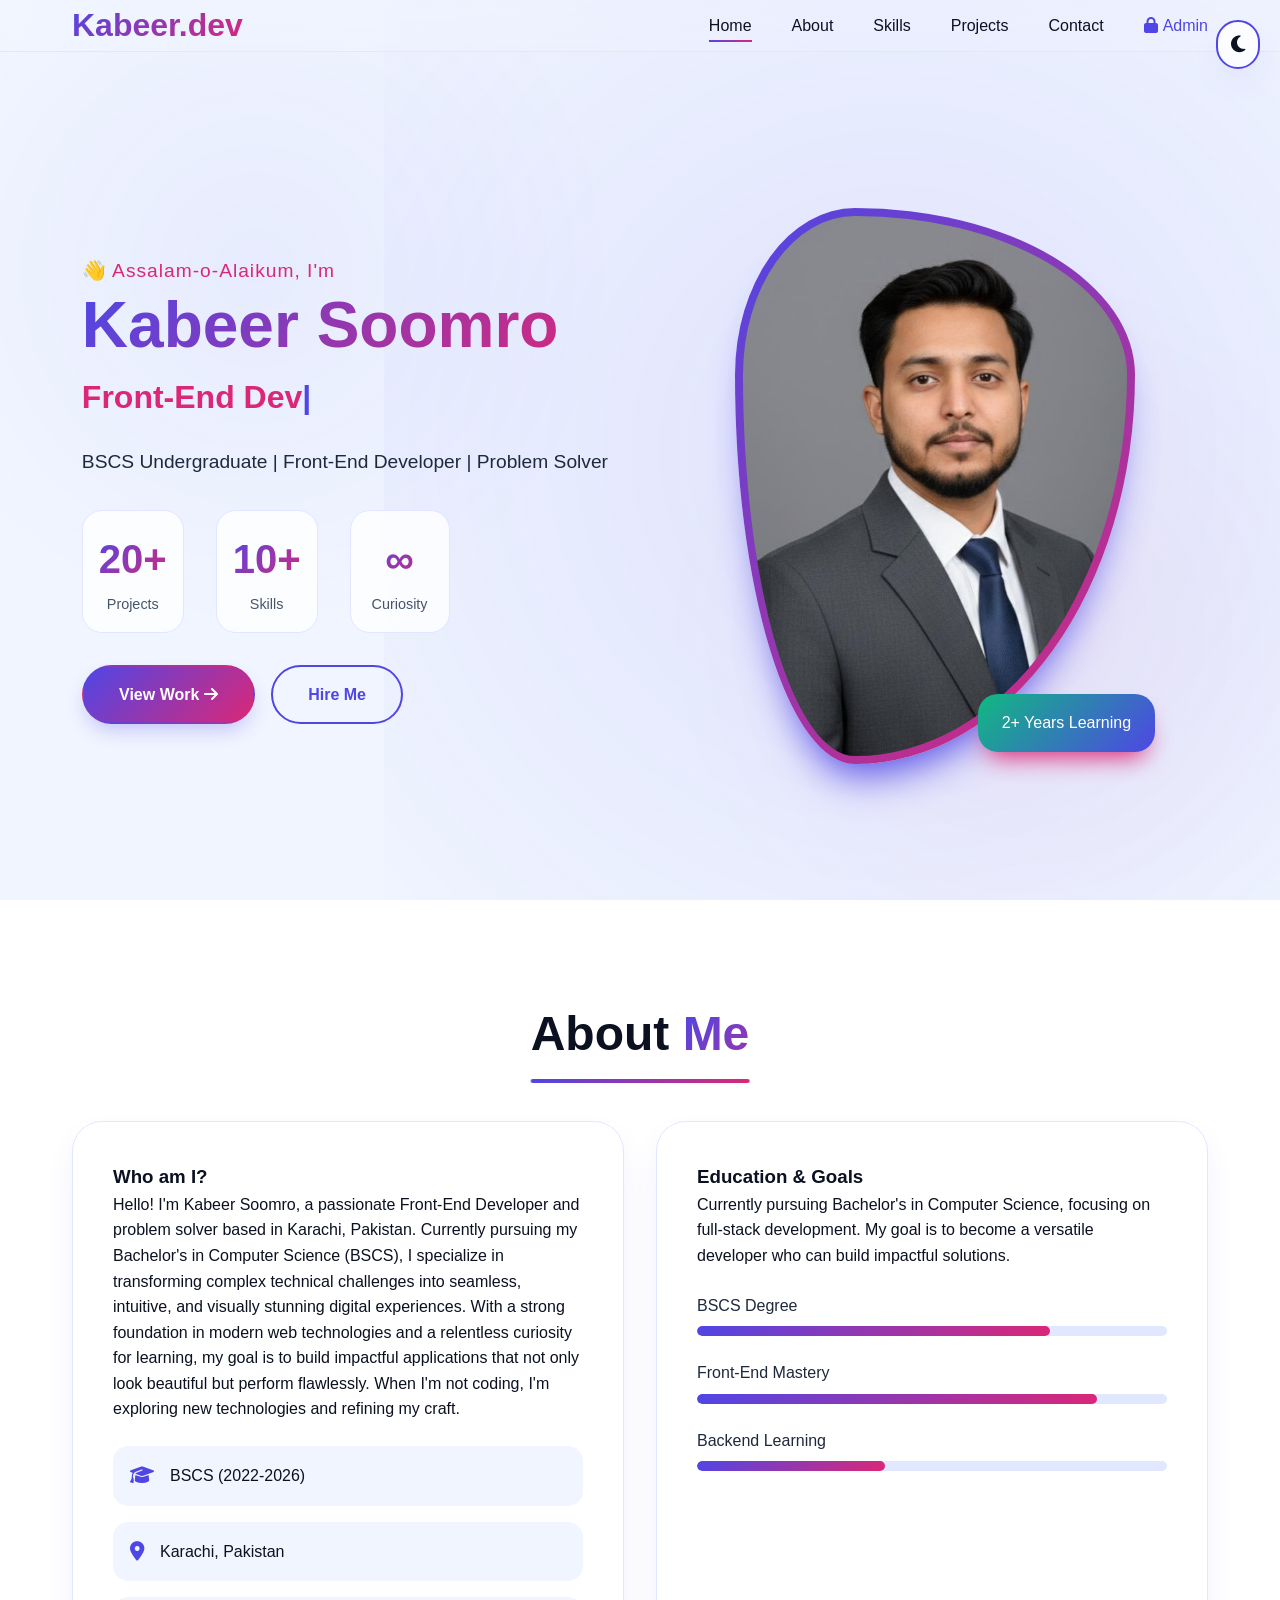
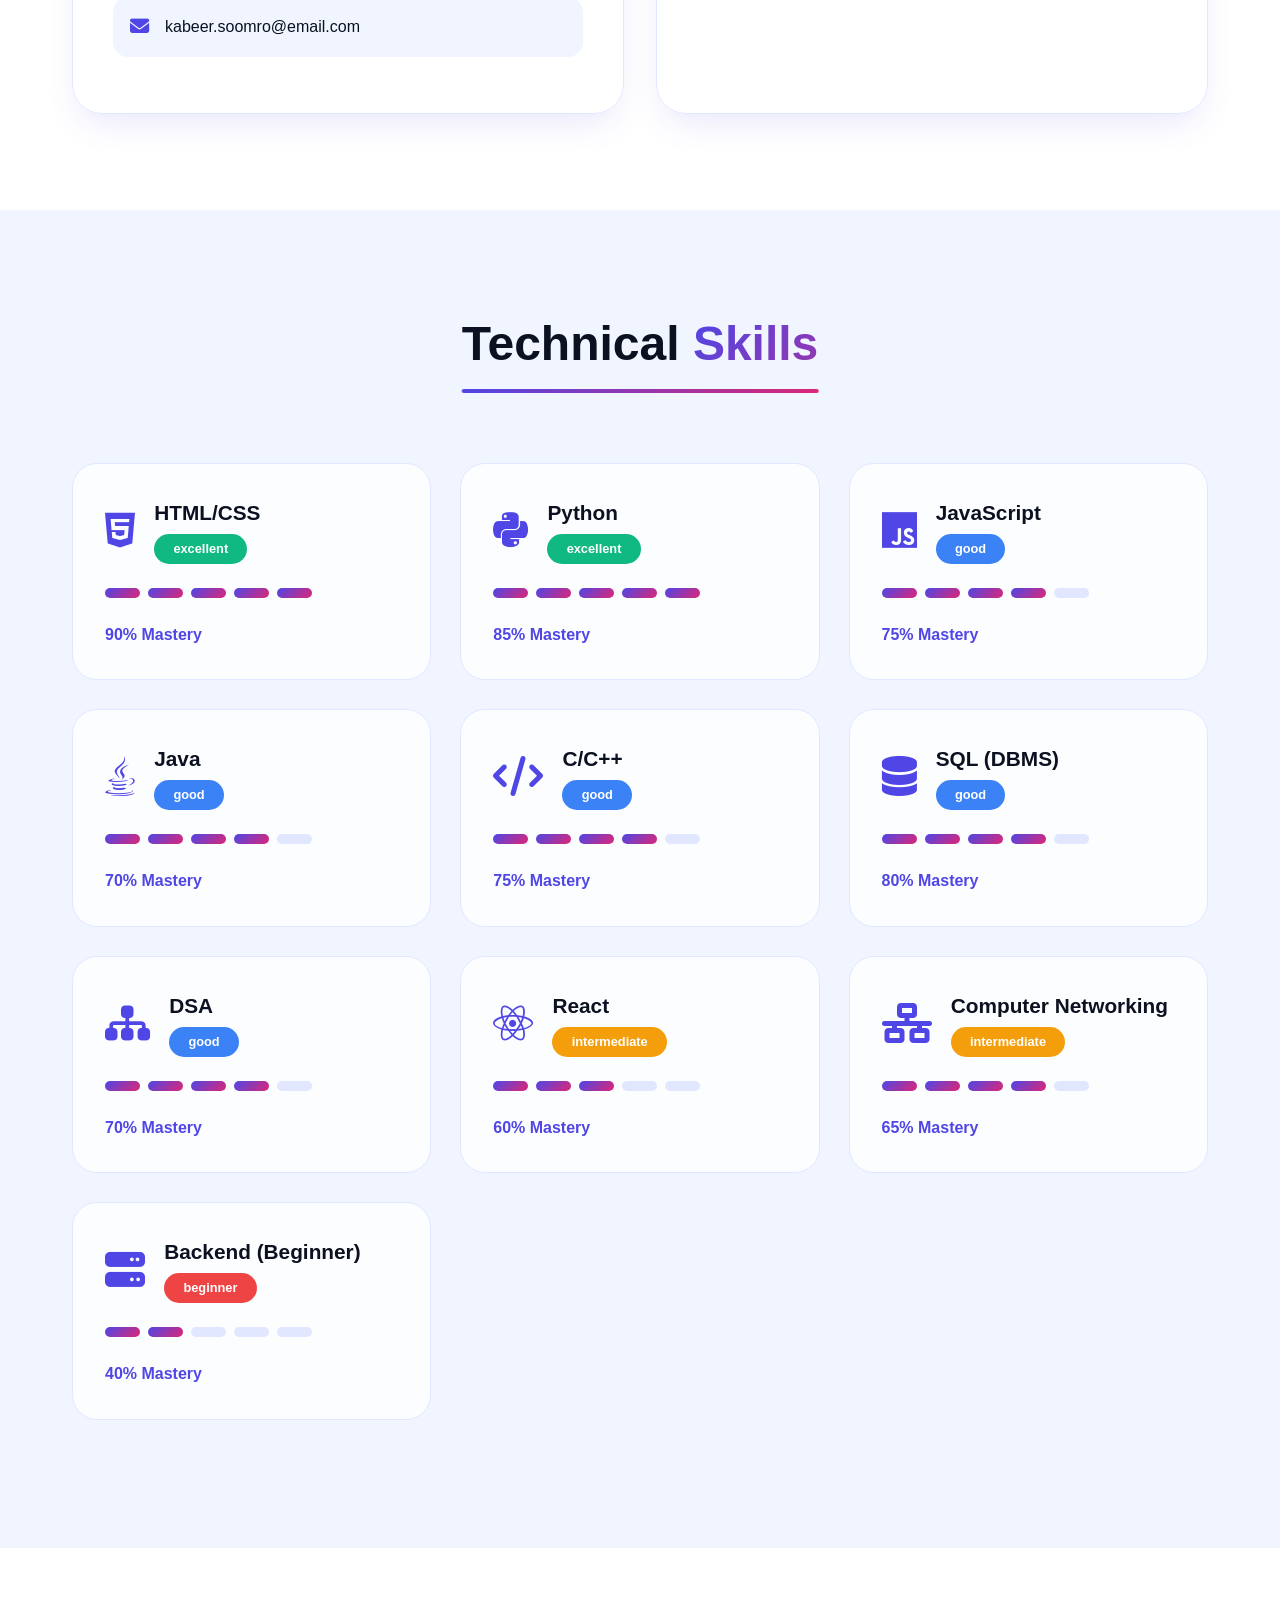
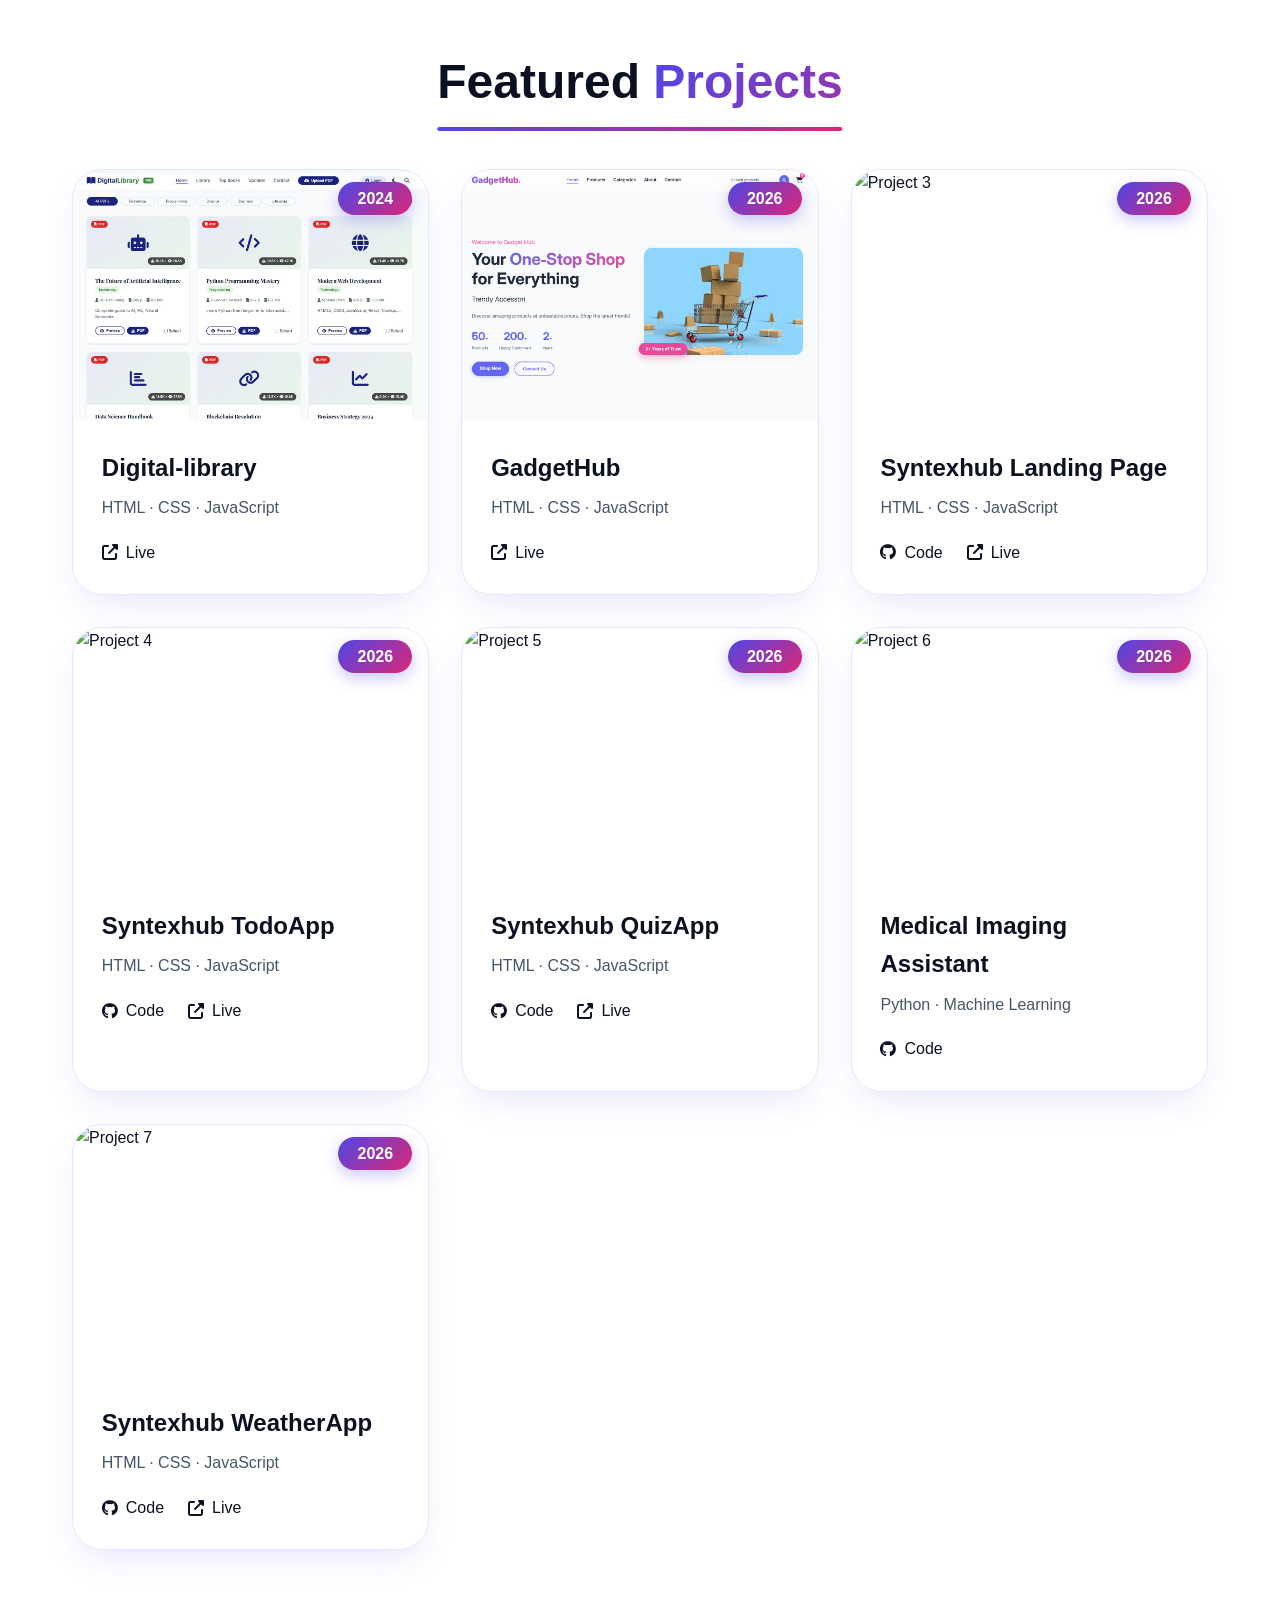
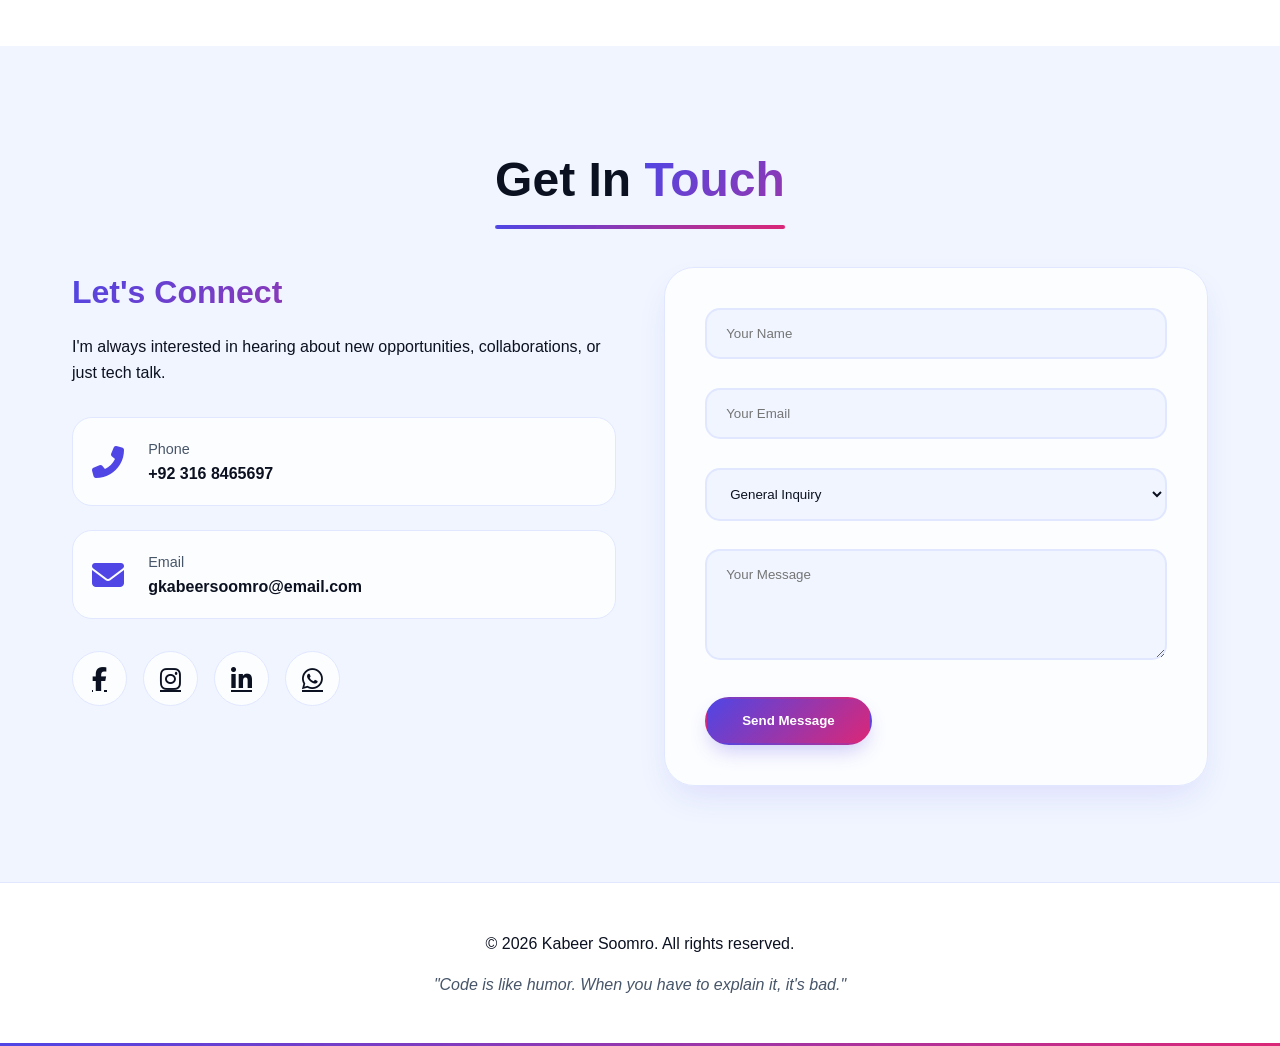
==== index.html @ 2c31eaef "Update print statement from 'Hello' to 'Goodbye'" ====
<!DOCTYPE html>
<html lang="en">
<head>
    <meta charset="UTF-8">
    <meta name="viewport" content="width=device-width, initial-scale=1.0">
    <title>Kabeer Soomro · BSCS Portfolio</title>
    <!-- Font Awesome 6 -->
    <link rel="stylesheet" href="https://cdnjs.cloudflare.com/ajax/libs/font-awesome/6.4.0/css/all.min.css">
    <!-- Google Fonts -->
    <link href="https://fonts.googleapis.com/css2?family=Outfit:wght@300;400;500;600;700;800;900&display=swap" rel="stylesheet">
    <!-- External CSS -->
    <link rel="stylesheet" href="style.css">
</head>
<body>
    <!-- Scroll Progress Bar -->
    <div class="scroll-progress" id="scrollProgress"></div>
    <!-- Custom Cursor -->
    <div class="cursor-dot" data-cursor-dot></div>
    <div class="cursor-outline" data-cursor-outline></div>

    <!-- Aurora Background Elements -->
    <div class="aurora-bg">
        <div class="aurora aurora-1"></div>
        <div class="aurora aurora-2"></div>
        <div class="aurora aurora-3"></div>
        <div class="grid-overlay"></div>
    </div>
    <!-- Theme Toggle Button -->
    <button class="theme-toggle" id="themeToggle" aria-label="Toggle theme">
        <i class="fas fa-moon"></i>
        <i class="fas fa-sun"></i>
    </button>

    <!-- Floating WhatsApp Button (Commented out for professional look)
    <a href="https://wa.me/923168465697?text=Hi%20Kabeer%2C%20I%20saw%20your%20portfolio%20and%20would%20like%20to%20connect!" 
       class="floating-wa" 
       target="_blank" 
       title="Chat on WhatsApp">
        <i class="fab fa-whatsapp"></i>
    </a>
    -->

    <!-- Header / Navigation -->
    <header>
        <nav class="container">
            <div class="logo">Kabeer.dev</div>
            <ul class="nav-links" id="navLinks">
                <li><a href="#home" class="active">Home</a></li>
                <li><a href="#about">About</a></li>
                <li><a href="#skills">Skills</a></li>
                <li><a href="#projects">Projects</a></li>
                <li><a href="#contact">Contact</a></li>
                <li><a href="admin.html" style="color: var(--accent-primary);"><i class="fas fa-lock" style="margin-right: 5px;"></i>Admin</a></li>
            </ul>
            <div class="nav-toggle" id="navToggle">
                <i class="fas fa-bars"></i>
            </div>
        </nav>
    </header>

    <main>
        <!-- Hero Section -->
        <section id="home" class="hero">
            <div class="container hero-content">
                <div class="hero-text animate-fade-up">
                    <span class="greeting">👋 Assalam-o-Alaikum, I'm</span>
                    <h1 class="glitch-text">Kabeer Soomro</h1>
                    <h2 class="typed-text" id="typedText"></h2>
                    <p class="hero-description">BSCS Undergraduate | Front-End Developer | Problem Solver</p>
                    
                    <!-- Hero Stats -->
                    <div class="hero-stats">
                        <div class="stat-item">
                            <span class="stat-number">20+</span>
                            <span class="stat-label">Projects</span>
                        </div>
                        <div class="stat-item">
                            <span class="stat-number">10+</span>
                            <span class="stat-label">Skills</span>
                        </div>
                        <div class="stat-item">
                            <span class="stat-number">∞</span>
                            <span class="stat-label">Curiosity</span>
                        </div>
                    </div>

                    <!-- CTA Buttons -->
                    <div class="cta-buttons">
                        <a href="#projects" class="btn btn-primary">View Work <i class="fas fa-arrow-right"></i></a>
                        <a href="#contact" class="btn btn-outline">Hire Me</a>
                    </div>
                </div>

                <!-- Hero Image -->
                <div class="hero-image animate-float">
                    <div class="image-wrapper">
                        <img src="img1.jpeg" alt="Pic, KK" id="profileImage">
                        <div class="experience-badge">
                            <span class="years">2+</span>
                            <span class="text">Years Learning</span>
                        </div>
                    </div>
                </div>
            </div>
        </section>

        <!-- About Section -->
        <section id="about" class="about">
            <div class="container">
                <h2 class="section-title">About <span class="gradient-text">Me</span></h2>
                
                <div class="about-grid">
                    <!-- About Card 1 -->
                    <div class="about-card animate-slide-left" data-tilt data-tilt-max="5" data-tilt-speed="400" data-tilt-glare="true" data-tilt-max-glare="0.2">
                        <h3>Who am I?</h3>
                        <p>Hello! I'm Kabeer Soomro, a passionate Front-End Developer and problem solver based in Karachi, Pakistan. Currently pursuing my Bachelor's in Computer Science (BSCS), I specialize in transforming complex technical challenges into seamless, intuitive, and visually stunning digital experiences. With a strong foundation in modern web technologies and a relentless curiosity for learning, my goal is to build impactful applications that not only look beautiful but perform flawlessly. When I'm not coding, I'm exploring new technologies and refining my craft.</p>
                        
                        <div class="personal-details">
                            <div class="detail-item">
                                <i class="fas fa-graduation-cap"></i>
                                <span>BSCS (2022-2026)</span>
                            </div>
                            <div class="detail-item">
                                <i class="fas fa-map-marker-alt"></i>
                                <span>Karachi, Pakistan</span>
                            </div>
                            <div class="detail-item">
                                <i class="fas fa-envelope"></i>
                                <span>kabeer.soomro@email.com</span>
                            </div>
                        </div>
                    </div>

                    <!-- About Card 2 -->
                    <div class="about-card animate-slide-right" data-tilt data-tilt-max="5" data-tilt-speed="400" data-tilt-glare="true" data-tilt-max-glare="0.2">
                        <h3>Education & Goals</h3>
                        <p>Currently pursuing Bachelor's in Computer Science, focusing on full-stack development. My goal is to become a versatile developer who can build impactful solutions.</p>
                        
                        <!-- Progress Bars -->
                        <div class="progress-bars">
                            <div class="progress-item">
                                <span>BSCS Degree</span>
                                <div class="progress-bar">
                                    <div class="progress" style="width: 75%"></div>
                                </div>
                            </div>
                            <div class="progress-item">
                                <span>Front-End Mastery</span>
                                <div class="progress-bar">
                                    <div class="progress" style="width: 85%"></div>
                                </div>
                            </div>
                            <div class="progress-item">
                                <span>Backend Learning</span>
                                <div class="progress-bar">
                                    <div class="progress" style="width: 40%"></div>
                                </div>
                            </div>
                        </div>
                    </div>
                </div>
            </div>
        </section>

        <!-- Skills Section -->
<section id="skills" class="skills">
    <div class="container">
        <h2 class="section-title">Technical <span class="gradient-text">Skills</span></h2>
        
        <!-- Skills Grid - Dynamically populated by JS (Static fallback included) -->
        <div class="skills-grid" id="skillsGrid">
            <!-- Static Fallback Skills -->
            <div class="skill-card animate-scale" data-tilt data-tilt-max="10" data-tilt-speed="400">
                <div class="skill-icon" style="background: rgba(97, 218, 251, 0.15); color: #61dafb">
                    <i class="fab fa-react"></i>
                </div>
                <h3>Frontend</h3>
                <p>React • HTML • CSS</p>
                <div class="skill-progress">
                    <div class="progress" style="width: 85%; background: #61dafb"></div>
                </div>
            </div>
            
            <div class="skill-card animate-scale" data-tilt data-tilt-max="10" data-tilt-speed="400">
                <div class="skill-icon" style="background: rgba(104, 160, 99, 0.15); color: #68a063">
                    <i class="fab fa-node-js"></i>
                </div>
                <h3>Backend</h3>
                <p>Node.js • Express</p>
                <div class="skill-progress">
                    <div class="progress" style="width: 70%; background: #68a063"></div>
                </div>
            </div>

            <div class="skill-card animate-scale" data-tilt data-tilt-max="10" data-tilt-speed="400">
                <div class="skill-icon" style="background: rgba(247, 223, 30, 0.15); color: #f7df1e">
                    <i class="fab fa-js"></i>
                </div>
                <h3>JavaScript</h3>
                <p>ES6+ • Async/Await</p>
                <div class="skill-progress">
                    <div class="progress" style="width: 90%; background: #f7df1e"></div>
                </div>
            </div>
        </div>
        
        <!-- Add Skill Button HATA DIYA GAYA -->
    </div>
</section>

        <!-- Projects Section -->
        <section id="projects" class="projects">
            <div class="container">
                <h2 class="section-title">Featured <span class="gradient-text">Projects</span></h2>
                
                <div class="projects-grid">
                    <!-- Project 1 -->
                    <div class="project-card animate-scale" data-tilt data-tilt-max="5" data-tilt-speed="400" data-tilt-glare="true" data-tilt-max-glare="0.2">
                        <div class="project-image">
                            <img src="digitallibrary.jpeg" alt="Project 1">
                            <div class="project-overlay">
                                <span class="project-year">2024</span>
                            </div>
                        </div>
                        <div class="project-content">
                            <h3>Digital-library</h3>
                            <p>HTML · CSS · JavaScript</p>
                            <div class="project-links">
                                <!-- <a href="https://kabirsoomro.github.io/digitallibrary/" target="_blank"><i class="fab fa-github"></i> Code</a> -->
                                <a href="https://kabirsoomro.github.io/digitallibrary/" target="_blank"><i class="fas fa-external-link-alt"></i> Live</a>
                            </div>
                        </div>
                    </div>



                    
                    <!-- Project 2 -->
                    <div class="project-card animate-scale" data-tilt data-tilt-max="5" data-tilt-speed="400" data-tilt-glare="true" data-tilt-max-glare="0.2">
                        <div class="project-image">
                            <img src="GadgetHub.jpeg" alt="Project 2">
                            <div class="project-overlay">
                                <span class="project-year">2026</span>
                            </div>
                        </div>
                        <div class="project-content">
                            <h3>GadgetHub</h3>
                            <p>HTML · CSS · JavaScript</p>
                            <div class="project-links">
                                <!-- <a href="https://kabirsoomro.github.io/GadgetHub/" target="_blank"><i class="fab fa-github"></i> Code</a> -->
                                <a href="https://kabirsoomro.github.io/GadgetHub/" target="_blank"><i class="fas fa-external-link-alt"></i> Live</a>
                            </div>
                        </div>
                    </div>

                    <!-- Project 3 -->
                    <div class="project-card animate-scale" data-tilt data-tilt-max="5" data-tilt-speed="400" data-tilt-glare="true" data-tilt-max-glare="0.2">
                        <div class="project-image">
                            <img src="https://via.placeholder.com/400x250/10b981/ffffff?text=Syntexhub+Landing" alt="Project 3">
                            <div class="project-overlay">
                                <span class="project-year">2026</span>
                            </div>
                        </div>
                        <div class="project-content">
                            <h3>Syntexhub Landing Page</h3>
                            <p>HTML · CSS · JavaScript</p>
                            <div class="project-links">
                                <a href="https://github.com/KabirSoomro/SyntexhubLandingPage" target="_blank"><i class="fab fa-github"></i> Code</a>
                                <a href="https://kabirsoomro.github.io/SyntexhubLandingPage/" target="_blank"><i class="fas fa-external-link-alt"></i> Live</a>
                            </div>
                        </div>
                    </div>

                    <!-- Project 4 -->
                    <div class="project-card animate-scale" data-tilt data-tilt-max="5" data-tilt-speed="400" data-tilt-glare="true" data-tilt-max-glare="0.2">
                        <div class="project-image">
                            <img src="https://via.placeholder.com/400x250/3b82f6/ffffff?text=Syntexhub+TodoApp" alt="Project 4">
                            <div class="project-overlay">
                                <span class="project-year">2026</span>
                            </div>
                        </div>
                        <div class="project-content">
                            <h3>Syntexhub TodoApp</h3>
                            <p>HTML · CSS · JavaScript</p>
                            <div class="project-links">
                                <a href="https://github.com/KabirSoomro/Syntexhub_TodoApp" target="_blank"><i class="fab fa-github"></i> Code</a>
                                <a href="https://kabirsoomro.github.io/Syntexhub_TodoApp/" target="_blank"><i class="fas fa-external-link-alt"></i> Live</a>
                            </div>
                        </div>
                    </div>

                    <!-- Project 5 -->
                    <div class="project-card animate-scale" data-tilt data-tilt-max="5" data-tilt-speed="400" data-tilt-glare="true" data-tilt-max-glare="0.2">
                        <div class="project-image">
                            <img src="https://via.placeholder.com/400x250/8b5cf6/ffffff?text=Syntexhub+QuizApp" alt="Project 5">
                            <div class="project-overlay">
                                <span class="project-year">2026</span>
                            </div>
                        </div>
                        <div class="project-content">
                            <h3>Syntexhub QuizApp</h3>
                            <p>HTML · CSS · JavaScript</p>
                            <div class="project-links">
                                <a href="https://github.com/KabirSoomro/Syntexhub_QuizApp" target="_blank"><i class="fab fa-github"></i> Code</a>
                                <a href="https://kabirsoomro.github.io/Syntexhub_QuizApp/" target="_blank"><i class="fas fa-external-link-alt"></i> Live</a>
                            </div>
                        </div>
                    </div>

                    <!-- Project 6 -->
                    <div class="project-card animate-scale" data-tilt data-tilt-max="5" data-tilt-speed="400" data-tilt-glare="true" data-tilt-max-glare="0.2">
                        <div class="project-image">
                            <img src="https://via.placeholder.com/400x250/ef4444/ffffff?text=Medical+Imaging" alt="Project 6">
                            <div class="project-overlay">
                                <span class="project-year">2026</span>
                            </div>
                        </div>
                        <div class="project-content">
                            <h3>Medical Imaging Assistant</h3>
                            <p>Python · Machine Learning</p>
                            <div class="project-links">
                                <a href="https://github.com/KabirSoomro/Medical_Imaging_Assistant" target="_blank"><i class="fab fa-github"></i> Code</a>
                            </div>
                        </div>
                    </div>

                    <!-- Project 7 -->
                    <div class="project-card animate-scale" data-tilt data-tilt-max="5" data-tilt-speed="400" data-tilt-glare="true" data-tilt-max-glare="0.2">
                        <div class="project-image">
                            <img src="https://via.placeholder.com/400x250/f59e0b/ffffff?text=Weather+App" alt="Project 7">
                            <div class="project-overlay">
                                <span class="project-year">2026</span>
                            </div>
                        </div>
                        <div class="project-content">
                            <h3>Syntexhub WeatherApp</h3>
                            <p>HTML · CSS · JavaScript</p>
                            <div class="project-links">
                                <a href="https://github.com/KabirSoomro/Syntexhub_WeatherApp" target="_blank"><i class="fab fa-github"></i> Code</a>
                                <a href="https://kabirsoomro.github.io/Syntexhub_WeatherApp/" target="_blank"><i class="fas fa-external-link-alt"></i> Live</a>
                            </div>
                        </div>
                    </div>
                </div>
            </div>
        </section>

        <!-- Contact Section -->
        <section id="contact" class="contact">
            <div class="container">
                <h2 class="section-title">Get In <span class="gradient-text">Touch</span></h2>
                
                <div class="contact-container" data-tilt data-tilt-max="2" data-tilt-speed="400" data-tilt-glare="true" data-tilt-max-glare="0.1">
                    <!-- Contact Info -->
                    <div class="contact-info animate-slide-left">
                        <h3>Let's Connect</h3>
                        <p>I'm always interested in hearing about new opportunities, collaborations, or just tech talk.</p>
                        
                        <!-- Contact Details -->
                        <div class="contact-details">
                            <div class="contact-item">
                                <i class="fas fa-phone-alt"></i>
                                <div>
                                    <span>Phone</span>
                                    <a href="tel:+923168465697">+92 316 8465697</a>
                                </div>
                            </div>
                            <div class="contact-item">
                                <i class="fas fa-envelope"></i>
                                <div>
                                    <span>Email</span>
                                    <a href="mailto:gkabeersoomro@email.com">gkabeersoomro@email.com</a>
                                </div>
                            </div>
                        </div>

                        <!-- Social Links -->
                        <div class="social-links">
                            <a href="https://www.facebook.com/share/1CKG5LAYZV/" target="_blank" class="social-link facebook">
                                <i class="fab fa-facebook-f"></i>
                            </a>
                            <a href="https://www.instagram.com/kabeer_soomro55?igsh=YTFsMW45MGhwM2ow&utm_source=qr" target="_blank" class="social-link instagram">
                                <i class="fab fa-instagram"></i>
                            </a>
                            <a href="https://www.linkedin.com/in/kabeer-soomro-010a42244?utm_source=share&utm_campaign=share_via&utm_content=profile&utm_medium=ios_app" target="_blank" class="social-link linkedin">
                                <i class="fab fa-linkedin-in"></i>
                            </a>
                            <a href="https://wa.me/923168465697" target="_blank" class="social-link whatsapp">
                                <i class="fab fa-whatsapp"></i>
                            </a>
                        </div>

                        <!-- WhatsApp CTA (Commented out for professional look)
                        <a href="https://wa.me/923168465697?text=Hi%20Kabeer%2C%20I'm%20interested%20in%20working%20together!" 
                           class="whatsapp-cta" 
                           target="_blank">
                            <i class="fab fa-whatsapp"></i> 
                            Chat on WhatsApp
                        </a>
                        -->
                    </div>

                    <!-- Contact Form -->
                    <form class="contact-form animate-slide-right" id="contactForm">
                        <div class="form-group">
                            <input type="text" id="name" placeholder="Your Name" required>
                        </div>
                        <div class="form-group">
                            <input type="email" id="email" placeholder="Your Email" required>
                        </div>
                        <div class="form-group">
                            <select id="queryType">
                                <option value="general">General Inquiry</option>
                                <option value="project">Project Collaboration</option>
                                <option value="job">Job Opportunity</option>
                                <option value="feedback">Feedback</option>
                            </select>
                        </div>
                        <div class="form-group">
                            <textarea id="message" rows="5" placeholder="Your Message" required></textarea>
                        </div>
                        <button type="submit" class="btn btn-primary">Send Message</button>
                    </form>
                </div>
            </div>
        </section>
    </main>

    <!-- Footer -->
    <footer>
        <div class="container">
            <p>© 2025 Kabeer Soomro. All rights reserved. | <a href="admin.html" style="color: var(--accent-primary); text-decoration: none;">Admin Login</a></p>
            <p class="footer-quote">"Code is like humor. When you have to explain it, it's bad."</p>
        </div>
    </footer>

    <!-- SweetAlert2 for beautiful popups -->
    <script src="https://cdn.jsdelivr.net/npm/sweetalert2@11"></script>

    <!-- EmailJS SDK -->
    <script type="text/javascript" src="https://cdn.jsdelivr.net/npm/@emailjs/browser@3/dist/email.min.js"></script>
    <script type="text/javascript">
        (function() {
            emailjs.init("zdR0_Y3ehKs93-S0c"); 
        })();
    </script>
    <!-- Vanilla Tilt JS -->
    <script src="https://cdnjs.cloudflare.com/ajax/libs/vanilla-tilt/1.8.1/vanilla-tilt.min.js"></script>
    
    <!-- External JavaScript -->
    <script src="script.js?v=6"></script>
</body>
</html>
---- style.css ----
:root {
    /* Light Theme - Vibrant Colors */
    --bg-primary: #f0f5ff;
    --bg-secondary: #ffffff;
    --bg-card: rgba(255, 255, 255, 0.8);
    --text-primary: #0b1120;
    --text-secondary: #1e293b;
    --text-muted: #475569;
    --accent-primary: #4f46e5;  /* Indigo */
    --accent-secondary: #db2777; /* Pink */
    --accent-tertiary: #7c3aed;  /* Purple */
    --accent-glow: rgba(79, 70, 229, 0.3);
    --border-color: #e0e7ff;
    --shadow-color: rgba(79, 70, 229, 0.1);
    --success: #10b981;
    --warning: #f59e0b;
    --danger: #ef4444;
    --gradient-1: linear-gradient(135deg, #4f46e5, #db2777);
    --gradient-2: linear-gradient(135deg, #10b981, #4f46e5);
    --gradient-3: linear-gradient(135deg, #f59e0b, #db2777);
    --card-shadow: 0 15px 35px -10px rgba(79, 70, 229, 0.15);
    --glow: 0 0 20px rgba(79, 70, 229, 0.3);
}

[data-theme="dark"] {
    --bg-primary: #0b1120;
    --bg-secondary: #1a1f30;
    --bg-card: rgba(30, 35, 50, 0.9);
    --text-primary: #f1f5f9;
    --text-secondary: #cbd5e1;
    --text-muted: #94a3b8;
    --accent-primary: #818cf8;
    --accent-secondary: #f472b6;
    --accent-tertiary: #a78bfa;
    --accent-glow: rgba(129, 140, 248, 0.2);
    --border-color: #2d3748;
    --shadow-color: rgba(0, 0, 0, 0.5);
    --card-shadow: 0 15px 35px -10px rgba(0, 0, 0, 0.5);
}

* {
    margin: 0;
    padding: 0;
    box-sizing: border-box;
    transition: background-color 0.3s ease, color 0.2s ease, border-color 0.3s ease, box-shadow 0.3s ease, transform 0.3s ease;
}

body {
    font-family: 'Inter', sans-serif;
    background: var(--bg-primary);
    color: var(--text-primary);
    line-height: 1.6;
    overflow-x: hidden;
    position: relative;
}

body::before {
    content: '';
    position: fixed;
    top: 0;
    left: 0;
    width: 100%;
    height: 100%;
    background: radial-gradient(circle at 20% 30%, rgba(79, 70, 229, 0.05) 0%, transparent 30%),
                radial-gradient(circle at 80% 70%, rgba(219, 39, 119, 0.05) 0%, transparent 30%);
    pointer-events: none;
    z-index: -1;
    animation: bgMove 20s ease-in-out infinite alternate;
}

@keyframes bgMove {
    0% { transform: scale(1); }
    100% { transform: scale(1.05); }
}

.container {
    max-width: 1200px;
    margin: 0 auto;
    padding: 0 2rem;
}

/* Theme Toggle */
.theme-toggle {
    position: fixed;
    top: 20px;
    right: 20px;
    z-index: 1001;
    background: var(--bg-card);
    backdrop-filter: blur(10px);
    border: 2px solid var(--accent-primary);
    border-radius: 50px;
    padding: 0.5rem;
    cursor: pointer;
    display: flex;
    align-items: center;
    gap: 0.5rem;
    box-shadow: var(--card-shadow);
    transition: all 0.3s;
}

.theme-toggle:hover {
    transform: scale(1.1) rotate(5deg);
    box-shadow: var(--glow);
}

.theme-toggle i {
    font-size: 1.2rem;
    color: var(--text-primary);
    padding: 0.3rem;
    border-radius: 50%;
    transition: all 0.3s;
}

.theme-toggle .fa-sun {
    display: none;
}

[data-theme="dark"] .theme-toggle .fa-moon {
    display: none;
}

[data-theme="dark"] .theme-toggle .fa-sun {
    display: inline-block;
    color: #fbbf24;
}

/* Floating WhatsApp */
.floating-wa {
    position: fixed;
    bottom: 30px;
    right: 30px;
    width: 70px;
    height: 70px;
    background: linear-gradient(135deg, #25D366, #128C7E);
    border-radius: 50%;
    display: flex;
    align-items: center;
    justify-content: center;
    color: white;
    font-size: 2.2rem;
    box-shadow: 0 15px 30px rgba(37, 211, 102, 0.4);
    z-index: 999;
    transition: all 0.4s cubic-bezier(0.175, 0.885, 0.32, 1.275);
    animation: pulse 2s infinite;
}

.floating-wa:hover {
    transform: scale(1.2) rotate(360deg);
    background: linear-gradient(135deg, #128C7E, #075e54);
    box-shadow: 0 20px 40px rgba(37, 211, 102, 0.6);
}

@keyframes pulse {
    0% { box-shadow: 0 0 0 0 rgba(37, 211, 102, 0.7); }
    70% { box-shadow: 0 0 0 20px rgba(37, 211, 102, 0); }
    100% { box-shadow: 0 0 0 0 rgba(37, 211, 102, 0); }
}

/* Header */
header {
    position: fixed;
    top: 0;
    width: 100%;
    background: rgba(255, 255, 255, 0.1);
    backdrop-filter: blur(15px);
    border-bottom: 1px solid var(--border-color);
    z-index: 1000;
    transition: all 0.3s;
}

[data-theme="dark"] header {
    background: rgba(10, 15, 30, 0.7);
}

nav {
    display: flex;
    justify-content: space-between;
    align-items: center;
    padding: 1rem 0;
}

.logo {
    font-size: 2rem;
    font-weight: 800;
    background: var(--gradient-1);
    -webkit-background-clip: text;
    -webkit-text-fill-color: transparent;
    animation: glowPulse 3s ease-in-out infinite;
}

@keyframes glowPulse {
    0%, 100% { filter: brightness(1); text-shadow: 0 0 10px var(--accent-glow); }
    50% { filter: brightness(1.2); text-shadow: 0 0 20px var(--accent-primary); }
}

.nav-links {
    display: flex;
    gap: 2.5rem;
    list-style: none;
}

.nav-links a {
    text-decoration: none;
    color: var(--text-primary);
    font-weight: 500;
    position: relative;
    padding: 0.5rem 0;
}

.nav-links a::after {
    content: '';
    position: absolute;
    bottom: 0;
    left: 0;
    width: 0;
    height: 2px;
    background: var(--gradient-1);
    transition: width 0.3s;
}

.nav-links a:hover::after,
.nav-links a.active::after {
    width: 100%;
}

.nav-links a:hover {
    color: var(--accent-primary);
}

.nav-toggle {
    display: none;
    font-size: 1.5rem;
    cursor: pointer;
    color: var(--text-primary);
    transition: transform 0.3s;
}

.nav-toggle:hover {
    transform: rotate(90deg);
}

/* Hero Section */
.hero {
    min-height: 100vh;
    display: flex;
    align-items: center;
    padding-top: 80px;
    position: relative;
    overflow: hidden;
}

.hero::before {
    content: '';
    position: absolute;
    top: -50%;
    right: -10%;
    width: 80%;
    height: 200%;
    background: radial-gradient(circle, rgba(79, 70, 229, 0.1) 0%, transparent 70%);
    animation: rotate 30s linear infinite;
    z-index: -1;
}

@keyframes rotate {
    from { transform: rotate(0deg); }
    to { transform: rotate(360deg); }
}

.hero-content {
    display: grid;
    grid-template-columns: 1fr 1fr;
    gap: 4rem;
    align-items: center;
}

.hero-text .greeting {
    font-size: 1.2rem;
    font-weight: 500;
    color: var(--accent-secondary);
    margin-bottom: 0.5rem;
    letter-spacing: 1px;
}

.hero-text h1 {
    font-size: 4rem;
    font-weight: 800;
    line-height: 1.2;
    margin-bottom: 0.5rem;
    background: var(--gradient-1);
    -webkit-background-clip: text;
    -webkit-text-fill-color: transparent;
}

.glitch-text {
    position: relative;
    animation: glitch 5s infinite;
}

@keyframes glitch {
    0%, 100% { transform: skew(0deg); }
    2%, 4% { transform: skew(2deg) translateX(2px); }
    6%, 8% { transform: skew(-2deg) translateX(-2px); }
    10%, 12% { transform: skew(1deg); }
}

.typed-text {
    font-size: 2rem;
    font-weight: 600;
    color: var(--accent-secondary);
    min-height: 3rem;
}

.typed-text::after {
    content: '|';
    animation: blink 1s infinite;
    color: var(--accent-primary);
}

@keyframes blink {
    0%, 50% { opacity: 1; }
    51%, 100% { opacity: 0; }
}

.hero-description {
    font-size: 1.2rem;
    color: var(--text-secondary);
    margin: 1.5rem 0;
}

.hero-stats {
    display: flex;
    gap: 2rem;
    margin: 2rem 0;
}

.stat-item {
    text-align: center;
    padding: 1rem;
    background: var(--bg-card);
    backdrop-filter: blur(10px);
    border-radius: 20px;
    border: 1px solid var(--border-color);
    transition: all 0.3s;
    min-width: 100px;
}

.stat-item:hover {
    transform: translateY(-10px) scale(1.05);
    box-shadow: var(--glow);
    border-color: var(--accent-primary);
}

.stat-number {
    display: block;
    font-size: 2.5rem;
    font-weight: 700;
    background: var(--gradient-1);
    -webkit-background-clip: text;
    -webkit-text-fill-color: transparent;
}

.stat-label {
    font-size: 0.9rem;
    color: var(--text-muted);
}

.cta-buttons {
    display: flex;
    gap: 1rem;
    flex-wrap: wrap;
}

.btn {
    display: inline-block;
    padding: 0.9rem 2.2rem;
    border-radius: 50px;
    font-weight: 600;
    text-decoration: none;
    transition: all 0.4s cubic-bezier(0.175, 0.885, 0.32, 1.275);
    border: 2px solid transparent;
    cursor: pointer;
    position: relative;
    overflow: hidden;
    z-index: 1;
}

.btn::before {
    content: '';
    position: absolute;
    top: 0;
    left: -100%;
    width: 100%;
    height: 100%;
    background: linear-gradient(90deg, transparent, rgba(255,255,255,0.3), transparent);
    transition: left 0.5s;
    z-index: -1;
}

.btn:hover::before {
    left: 100%;
}

.btn-primary {
    background: var(--gradient-1);
    color: white;
    box-shadow: 0 10px 20px -5px var(--accent-glow);
}

.btn-primary:hover {
    transform: translateY(-5px) scale(1.05);
    box-shadow: 0 20px 30px -5px var(--accent-primary);
}

.btn-outline {
    border: 2px solid var(--accent-primary);
    color: var(--accent-primary);
    background: transparent;
}

.btn-outline:hover {
    background: var(--gradient-1);
    border-color: transparent;
    color: white;
    transform: translateY(-5px);
}

.hero-image {
    position: relative;
}

.image-wrapper {
    position: relative;
    width: 100%;
    max-width: 400px;
    margin: 0 auto;
    animation: float 6s ease-in-out infinite;
}

@keyframes float {
    0%, 100% { transform: translateY(0) rotate(0deg); }
    25% { transform: translateY(-15px) rotate(2deg); }
    75% { transform: translateY(10px) rotate(-2deg); }
}

.image-wrapper img {
    width: 100%;
    border-radius: 30% 70% 70% 30% / 30% 30% 70% 70%;
    background: var(--gradient-1);
    padding: 0.5rem;
    transition: all 0.5s;
    box-shadow: 0 30px 40px -20px var(--accent-primary);
}

.image-wrapper:hover img {
    transform: scale(1.02);
    box-shadow: 0 40px 60px -20px var(--accent-secondary);
}

.experience-badge {
    position: absolute;
    bottom: 20px;
    right: -20px;
    background: var(--gradient-2);
    color: white;
    padding: 1rem 1.5rem;
    border-radius: 20px;
    text-align: center;
    animation: floatBadge 4s ease-in-out infinite;
    box-shadow: 0 15px 25px -10px var(--accent-secondary);
}

@keyframes floatBadge {
    0%, 100% { transform: translateY(0) rotate(0deg); }
    50% { transform: translateY(-15px) rotate(5deg); }
}

/* About Section */
.about {
    padding: 6rem 0;
    background: var(--bg-secondary);
    position: relative;
}

.section-title {
    font-size: 3rem;
    text-align: center;
    margin-bottom: 3rem;
    position: relative;
    display: inline-block;
    left: 50%;
    transform: translateX(-50%);
}

.section-title::after {
    content: '';
    position: absolute;
    bottom: -10px;
    left: 0;
    width: 100%;
    height: 4px;
    background: var(--gradient-1);
    border-radius: 2px;
    transform: scaleX(0);
    transform-origin: left;
    animation: titleLine 1s ease forwards;
    animation-delay: 0.5s;
}

@keyframes titleLine {
    to { transform: scaleX(1); }
}

.gradient-text {
    background: var(--gradient-1);
    -webkit-background-clip: text;
    -webkit-text-fill-color: transparent;
    background-size: 200% 200%;
    animation: gradientShift 3s ease infinite;
}

@keyframes gradientShift {
    0%, 100% { background-position: 0% 50%; }
    50% { background-position: 100% 50%; }
}

.about-grid {
    display: grid;
    grid-template-columns: repeat(2, 1fr);
    gap: 2rem;
}

.about-card {
    background: var(--bg-card);
    backdrop-filter: blur(10px);
    padding: 2.5rem;
    border-radius: 30px;
    box-shadow: var(--card-shadow);
    border: 1px solid var(--border-color);
    transition: all 0.4s;
    position: relative;
    overflow: hidden;
}

.about-card:hover {
    transform: translateY(-10px) scale(1.02);
    box-shadow: 0 30px 40px -15px var(--accent-primary);
    border-color: var(--accent-primary);
}

.personal-details {
    margin-top: 1.5rem;
}

.detail-item {
    display: flex;
    align-items: center;
    gap: 1rem;
    margin: 1rem 0;
    padding: 1rem;
    background: var(--bg-primary);
    border-radius: 15px;
    transition: all 0.3s;
    border: 1px solid transparent;
}

.detail-item:hover {
    transform: translateX(10px);
    border-color: var(--accent-primary);
    box-shadow: 0 5px 15px var(--accent-glow);
}

.detail-item i {
    color: var(--accent-primary);
    font-size: 1.2rem;
}

.progress-bars {
    margin-top: 1.5rem;
}

.progress-item {
    margin: 1.5rem 0;
}

.progress-item span {
    display: block;
    margin-bottom: 0.5rem;
    color: var(--text-secondary);
    font-weight: 500;
}

.progress-bar {
    height: 10px;
    background: var(--border-color);
    border-radius: 10px;
    overflow: hidden;
}

.progress {
    height: 100%;
    background: var(--gradient-1);
    border-radius: 10px;
    transition: width 1.5s cubic-bezier(0.1, 0.8, 0.3, 1);
    animation: progressGlow 2s ease-in-out infinite;
}

@keyframes progressGlow {
    0%, 100% { filter: brightness(1); }
    50% { filter: brightness(1.2); }
}

/* Skills Section */
.skills {
    padding: 6rem 0;
    position: relative;
}

.skills-grid {
    display: grid;
    grid-template-columns: repeat(auto-fit, minmax(300px, 1fr));
    gap: 1.8rem;
    margin: 2rem 0;
}

.skill-card {
    background: var(--bg-card);
    backdrop-filter: blur(10px);
    padding: 2rem;
    border-radius: 25px;
    border: 1px solid var(--border-color);
    transition: all 0.4s cubic-bezier(0.175, 0.885, 0.32, 1.275);
    position: relative;
    overflow: hidden;
}

.skill-card:hover {
    transform: translateY(-10px) scale(1.03);
    box-shadow: 0 25px 35px -15px var(--accent-primary);
    border-color: var(--accent-primary);
}

.skill-header {
    display: flex;
    align-items: center;
    gap: 1.2rem;
    margin-bottom: 1.5rem;
}

.skill-header i {
    font-size: 2.5rem;
    color: var(--accent-primary);
    transition: all 0.3s;
}

.skill-card:hover .skill-header i {
    transform: rotate(360deg) scale(1.2);
    color: var(--accent-secondary);
}

.skill-info h3 {
    margin-bottom: 0.3rem;
    font-size: 1.3rem;
}

.skill-tag {
    display: inline-block;
    padding: 0.3rem 1.2rem;
    border-radius: 50px;
    font-size: 0.8rem;
    font-weight: 600;
    color: white;
}

.skill-level {
    display: flex;
    gap: 0.5rem;
    margin: 1.5rem 0;
}

.level-dot {
    width: 35px;
    height: 10px;
    background: var(--border-color);
    border-radius: 20px;
    transition: all 0.4s;
}

.level-dot.filled {
    background: var(--gradient-1);
    animation: dotPulse 1.5s ease-in-out infinite;
}

@keyframes dotPulse {
    0%, 100% { opacity: 1; }
    50% { opacity: 0.7; }
}

.skill-progress-text {
    font-weight: 600;
    color: var(--accent-primary);
}

.add-skill-container {
    text-align: center;
    margin-top: 3rem;
}

/* Projects Section */
.projects {
    padding: 6rem 0;
    background: var(--bg-secondary);
}

.projects-grid {
    display: grid;
    grid-template-columns: repeat(auto-fit, minmax(350px, 1fr));
    gap: 2rem;
}

.project-card {
    background: var(--bg-card);
    backdrop-filter: blur(10px);
    border-radius: 30px;
    overflow: hidden;
    box-shadow: var(--card-shadow);
    transition: all 0.5s cubic-bezier(0.175, 0.885, 0.32, 1.275);
    border: 1px solid var(--border-color);
    position: relative;
}

.project-card:hover {
    transform: translateY(-15px) scale(1.02);
    box-shadow: 0 40px 50px -20px var(--accent-primary);
    border-color: var(--accent-primary);
}

.project-image {
    position: relative;
    overflow: hidden;
    height: 250px;
}

.project-image img {
    width: 100%;
    height: 100%;
    object-fit: cover;
    transition: transform 0.8s;
}

.project-card:hover .project-image img {
    transform: scale(1.15) rotate(2deg);
}

.project-overlay {
    position: absolute;
    top: 1rem;
    right: 1rem;
    z-index: 2;
}

.project-year {
    background: var(--gradient-1);
    color: white;
    padding: 0.5rem 1.2rem;
    border-radius: 50px;
    font-weight: 600;
    box-shadow: 0 5px 15px var(--accent-glow);
    transition: all 0.3s;
}

.project-card:hover .project-year {
    transform: scale(1.1);
}

.project-content {
    padding: 1.8rem;
    position: relative;
    z-index: 2;
}

.project-content h3 {
    font-size: 1.5rem;
    margin-bottom: 0.5rem;
    transition: color 0.3s;
}

.project-card:hover .project-content h3 {
    color: var(--accent-primary);
}

.project-content p {
    color: var(--text-muted);
    margin-bottom: 1.2rem;
}

.project-links {
    display: flex;
    gap: 1.5rem;
}

.project-links a {
    color: var(--text-primary);
    text-decoration: none;
    display: flex;
    align-items: center;
    gap: 0.5rem;
    transition: all 0.3s;
    font-weight: 500;
}

.project-links a:hover {
    color: var(--accent-primary);
    transform: translateX(5px);
}

/* Contact Section */
.contact {
    padding: 6rem 0;
}

.contact-container {
    display: grid;
    grid-template-columns: 1fr 1fr;
    gap: 3rem;
}

.contact-info h3 {
    font-size: 2rem;
    margin-bottom: 1rem;
    background: var(--gradient-1);
    -webkit-background-clip: text;
    -webkit-text-fill-color: transparent;
}

.contact-details {
    margin: 2rem 0;
}

.contact-item {
    display: flex;
    align-items: center;
    gap: 1.5rem;
    margin: 1.5rem 0;
    padding: 1.2rem;
    background: var(--bg-card);
    backdrop-filter: blur(10px);
    border-radius: 20px;
    border: 1px solid var(--border-color);
    transition: all 0.3s;
}

.contact-item:hover {
    transform: translateX(10px) scale(1.02);
    border-color: var(--accent-primary);
    box-shadow: var(--glow);
}

.contact-item i {
    font-size: 2rem;
    color: var(--accent-primary);
    transition: all 0.3s;
}

.contact-item:hover i {
    transform: rotate(10deg) scale(1.2);
    color: var(--accent-secondary);
}

.contact-item div span {
    display: block;
    font-size: 0.9rem;
    color: var(--text-muted);
}

.contact-item a {
    color: var(--text-primary);
    text-decoration: none;
    font-weight: 600;
    transition: color 0.3s;
}

.contact-item a:hover {
    color: var(--accent-primary);
}

.social-links {
    display: flex;
    gap: 1rem;
    margin: 2rem 0;
}

.social-link {
    width: 55px;
    height: 55px;
    background: var(--bg-card);
    backdrop-filter: blur(10px);
    border-radius: 50%;
    display: flex;
    align-items: center;
    justify-content: center;
    color: var(--text-primary);
    font-size: 1.5rem;
    transition: all 0.4s cubic-bezier(0.175, 0.885, 0.32, 1.275);
    border: 1px solid var(--border-color);
}

.social-link:hover {
    transform: translateY(-8px) rotate(360deg);
    color: white;
    background: var(--gradient-1);
    border-color: transparent;
}

.whatsapp-cta {
    display: inline-flex;
    align-items: center;
    gap: 1rem;
    background: linear-gradient(135deg, #25D366, #128C7E);
    color: white;
    padding: 1.2rem 2.5rem;
    border-radius: 50px;
    text-decoration: none;
    font-weight: 600;
    margin-top: 1rem;
    transition: all 0.4s;
    box-shadow: 0 15px 25px -5px rgba(37, 211, 102, 0.4);
}

.whatsapp-cta:hover {
    transform: translateY(-5px) scale(1.05);
    box-shadow: 0 25px 35px -5px rgba(37, 211, 102, 0.6);
}

.contact-form {
    background: var(--bg-card);
    backdrop-filter: blur(10px);
    padding: 2.5rem;
    border-radius: 30px;
    border: 1px solid var(--border-color);
    box-shadow: var(--card-shadow);
    transition: all 0.3s;
}

.contact-form:hover {
    box-shadow: 0 30px 40px -15px var(--accent-primary);
    border-color: var(--accent-primary);
}

.form-group {
    margin-bottom: 1.8rem;
}

.form-group input,
.form-group select,
.form-group textarea {
    width: 100%;
    padding: 1rem 1.2rem;
    background: var(--bg-primary);
    border: 2px solid var(--border-color);
    border-radius: 15px;
    color: var(--text-primary);
    font-family: inherit;
    transition: all 0.3s;
}

.form-group input:focus,
.form-group select:focus,
.form-group textarea:focus {
    outline: none;
    border-color: var(--accent-primary);
    box-shadow: 0 0 0 4px var(--accent-glow);
    transform: scale(1.02);
}

/* Footer */
footer {
    padding: 3rem 0;
    background: var(--bg-secondary);
    border-top: 1px solid var(--border-color);
    text-align: center;
    position: relative;
    overflow: hidden;
}

footer::before {
    content: '';
    position: absolute;
    bottom: 0;
    left: 0;
    width: 100%;
    height: 3px;
    background: var(--gradient-1);
    animation: footerLine 3s ease-in-out infinite;
}

@keyframes footerLine {
    0%, 100% { transform: translateX(-100%); }
    50% { transform: translateX(100%); }
}

.footer-quote {
    margin-top: 1rem;
    color: var(--text-muted);
    font-style: italic;
    animation: fadeInOut 4s ease-in-out infinite;
}

@keyframes fadeInOut {
    0%, 100% { opacity: 0.7; }
    50% { opacity: 1; }
}

/* Animation Classes */
.animate-fade-up,
.animate-slide-left,
.animate-slide-right,
.animate-scale {
    opacity: 0;
    transform: translateY(30px);
    transition: opacity 0.8s ease, transform 0.8s ease;
}

.animate-slide-left {
    transform: translateX(-30px);
}

.animate-slide-right {
    transform: translateX(30px);
}

.animate-scale {
    transform: scale(0.9);
}

.visible {
    opacity: 1;
    transform: translateY(0) translateX(0) scale(1);
}

/* Responsive Design */
@media (max-width: 768px) {
    .nav-links {
        display: none;
        position: absolute;
        top: 100%;
        left: 0;
        width: 100%;
        background: var(--bg-secondary);
        backdrop-filter: blur(10px);
        flex-direction: column;
        align-items: center;
        padding: 2rem;
        gap: 1.5rem;
        border-bottom: 1px solid var(--border-color);
    }
    
    .nav-links.active {
        display: flex;
    }
    
    .nav-toggle {
        display: block;
    }
    
    .hero-content {
        grid-template-columns: 1fr;
        text-align: center;
        gap: 2rem;
    }
    
    .hero-stats {
        justify-content: center;
    }
    
    .cta-buttons {
        justify-content: center;
    }
    
    .about-grid,
    .contact-container {
        grid-template-columns: 1fr;
    }
    
    .experience-badge {
        right: 50%;
        transform: translateX(50%);
    }
    
    .section-title {
        font-size: 2.2rem;
    }
}

@media (max-width: 480px) {
    .container {
        padding: 0 1rem;
    }
    
    .hero-text h1 {
        font-size: 2.5rem;
    }
    
    .typed-text {
        font-size: 1.5rem;
    }
    
    .stat-item {
        min-width: 80px;
    }
    
    .stat-number {
        font-size: 2rem;
    }
}



/* =============================================
   ADVANCED IMAGE TRANSITION ANIMATION
   Dono themes ke beech smooth animation
   ============================================= */

/* Image Container - Animation ke liye */
.image-wrapper {
    position: relative;
    width: 100%;
    max-width: 400px;
    margin: 0 auto;
    animation: float 6s ease-in-out infinite;
    perspective: 1000px; /* 3D effect ke liye */
}

/* Image Style - Base */
#profileImage {
    width: 100%;
    border-radius: 30% 70% 70% 30% / 30% 30% 70% 70%;
    padding: 0.5rem;
    box-shadow: 0 30px 40px -20px var(--accent-primary);
    transition: all 0.8s cubic-bezier(0.68, -0.55, 0.265, 1.55);
    /* Yeh animation smooth banayega */
    animation: imageGlow 3s ease-in-out infinite;
    position: relative;
    z-index: 2;
}

/* Light Mode Image */
#profileImage {
    content: url('img2.jpeg');
    filter: brightness(1) contrast(1);
    transform: rotateY(0deg) scale(1);
}

/* Dark Mode Image - with Multiple Animations */
[data-theme="dark"] #profileImage {
    content: url('img1.jpeg');
    animation: 
        spinIn 1s cubic-bezier(0.68, -0.55, 0.265, 1.55),
        imageGlow 3s ease-in-out infinite 1s;
    filter: brightness(0.9) contrast(1.1);
    box-shadow: 0 30px 40px -20px var(--accent-secondary);
}

/* Animation Keyframes */

/* 1. 3D Rotate Animation */
@keyframes spinIn {
    0% {
        transform: rotateY(180deg) scale(0.5);
        opacity: 0;
        filter: blur(10px);
    }
    50% {
        transform: rotateY(90deg) scale(0.8);
        opacity: 0.5;
    }
    100% {
        transform: rotateY(0deg) scale(1);
        opacity: 1;
        filter: blur(0);
    }
}

/* 2. Fade & Scale Animation */
@keyframes fadeScale {
    0% {
        opacity: 0;
        transform: scale(0.7) rotate(-10deg);
    }
    50% {
        opacity: 0.5;
        transform: scale(1.1) rotate(5deg);
    }
    100% {
        opacity: 1;
        transform: scale(1) rotate(0deg);
    }
}

/* 3. Glow Effect Animation */
@keyframes imageGlow {
    0%, 100% {
        box-shadow: 0 30px 40px -20px var(--accent-primary);
        filter: brightness(1);
    }
    50% {
        box-shadow: 0 40px 60px -15px var(--accent-secondary);
        filter: brightness(1.1);
    }
}

/* 4. Slide & Blur Animation */
@keyframes slideBlur {
    0% {
        opacity: 0;
        transform: translateX(50px) scale(0.8);
        filter: blur(10px);
    }
    60% {
        opacity: 0.8;
        transform: translateX(-10px) scale(1.05);
        filter: blur(2px);
    }
    100% {
        opacity: 1;
        transform: translateX(0) scale(1);
        filter: blur(0);
    }
}

/* 5. Bounce Animation */
@keyframes bounceIn {
    0% {
        opacity: 0;
        transform: scale(0.3) translateY(-50px);
    }
    30% {
        opacity: 0.8;
        transform: scale(1.1) translateY(10px);
    }
    50% {
        transform: scale(0.95) translateY(-5px);
    }
    70% {
        transform: scale(1.02) translateY(2px);
    }
    100% {
        opacity: 1;
        transform: scale(1) translateY(0);
    }
}

/* Overlay Effect - Extra Animation */
.image-wrapper::before {
    content: '';
    position: absolute;
    top: -5px;
    left: -5px;
    right: -5px;
    bottom: -5px;
    background: linear-gradient(45deg, 
        var(--accent-primary), 
        var(--accent-secondary), 
        var(--accent-tertiary));
    border-radius: 30% 70% 70% 30% / 30% 30% 70% 70%;
    z-index: 1;
    opacity: 0;
    transition: opacity 0.5s;
    filter: blur(15px);
    animation: borderGlow 3s ease-in-out infinite;
}

@keyframes borderGlow {
    0%, 100% {
        opacity: 0.3;
        transform: scale(1);
    }
    50% {
        opacity: 0.6;
        transform: scale(1.05);
    }
}

[data-theme="dark"] .image-wrapper::before {
    animation: borderGlow 3s ease-in-out infinite, rotate 10s linear infinite;
}

/* Particle Effect */
.image-wrapper::after {
    content: '';
    position: absolute;
    top: 50%;
    left: 50%;
    width: 120%;
    height: 120%;
    background: radial-gradient(circle, 
        rgba(255,255,255,0.8) 0%, 
        transparent 70%);
    transform: translate(-50%, -50%) scale(0);
    opacity: 0;
    transition: all 0.5s;
    pointer-events: none;
    z-index: 3;
}

[data-theme="dark"] .image-wrapper:hover::after {
    animation: particleEffect 1s ease-out;
}

@keyframes particleEffect {
    0% {
        transform: translate(-50%, -50%) scale(0);
        opacity: 0.8;
    }
    100% {
        transform: translate(-50%, -50%) scale(1.5);
        opacity: 0;
    }
}

/* Experience Badge Animation */
.experience-badge {
    position: absolute;
    bottom: 20px;
    right: -20px;
    background: var(--gradient-2);
    color: white;
    padding: 1rem 1.5rem;
    border-radius: 20px;
    text-align: center;
    animation: floatBadge 4s ease-in-out infinite;
    box-shadow: 0 15px 25px -10px var(--accent-secondary);
    transition: all 0.5s;
    z-index: 4;
}

[data-theme="dark"] .experience-badge {
    animation: floatBadge 4s ease-in-out infinite, glowPulse 2s ease-in-out infinite;
    background: var(--gradient-3);
}

@keyframes floatBadge {
    0%, 100% { transform: translateY(0) rotate(0deg); }
    50% { transform: translateY(-15px) rotate(5deg); }
}

/* Multiple Animation Options - Aap choose karo */

/* OPTION A: 3D Flip Animation */
[data-theme="dark"] #profileImage {
    animation: spinIn 1s cubic-bezier(0.68, -0.55, 0.265, 1.55);
}

/* OPTION B: Bounce Animation */
[data-theme="dark"] #profileImage {
    animation: bounceIn 1s cubic-bezier(0.68, -0.55, 0.265, 1.55);
}

/* OPTION C: Slide & Blur */
[data-theme="dark"] #profileImage {
    animation: slideBlur 0.8s cubic-bezier(0.68, -0.55, 0.265, 1.55);
}

/* OPTION D: Fade & Scale */
[data-theme="dark"] #profileImage {
    animation: fadeScale 0.8s cubic-bezier(0.68, -0.55, 0.265, 1.55);
}

/* === UPDATED FLOATING ANIMATION === */
@keyframes floatNew {
    0%, 100% {
        transform: translateY(0px) rotate(0deg);
    }
    25% {
        transform: translateY(-15px) rotate(2deg);
    }
    50% {
        transform: translateY(5px) rotate(-2deg);
    }
    75% {
        transform: translateY(-5px) rotate(1deg);
    }
}

.hero-image {
    animation: floatNew 8s ease-in-out infinite;
}

/* Hover Effect - Extra Animation */
.image-wrapper:hover #profileImage {
    animation: shake 0.5s ease-in-out !important;
}

@keyframes shake {
    0%, 100% { transform: translateX(0); }
    10%, 30%, 50%, 70%, 90% { transform: translateX(-5px); }
    20%, 40%, 60%, 80% { transform: translateX(5px); }
}

/* Mobile Responsive Adjustments */
@media (max-width: 768px) {
    #profileImage {
        animation-duration: 0.5s; /* Mobile par thoda fast */
    }
}
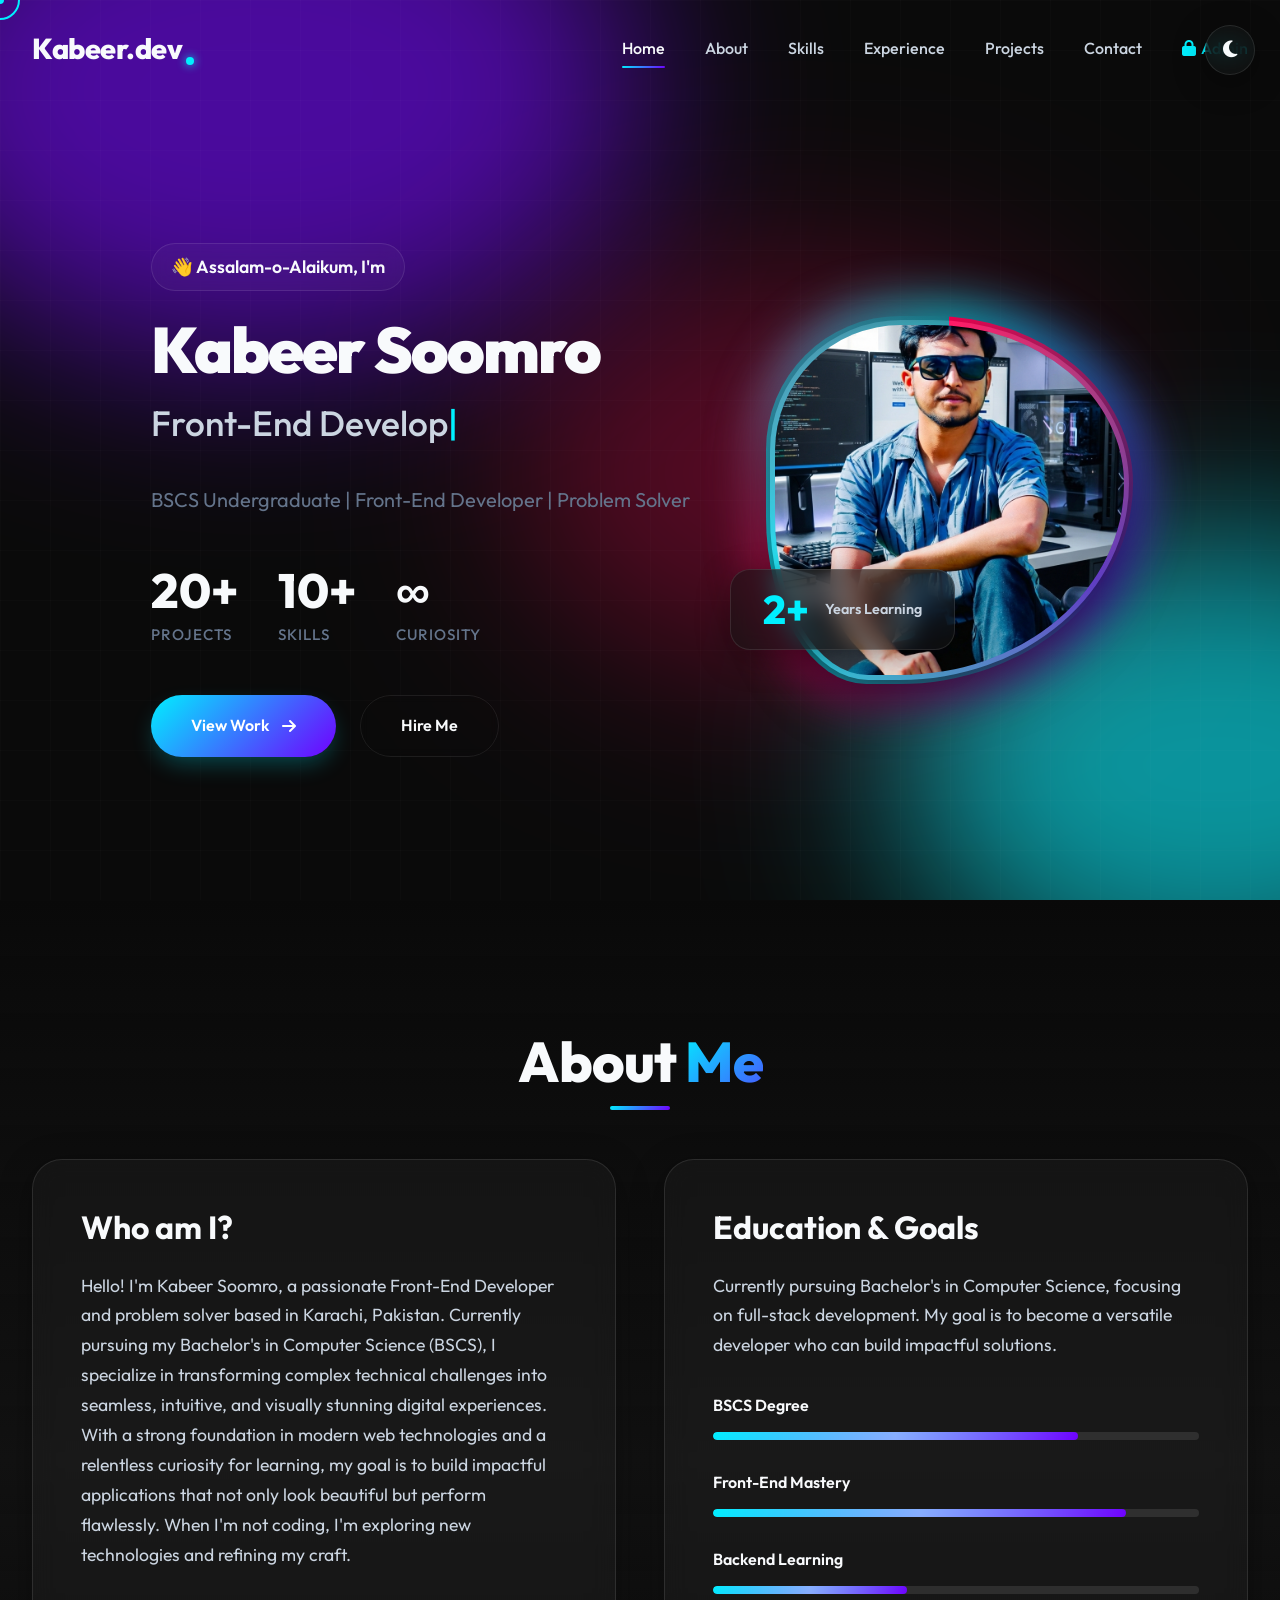
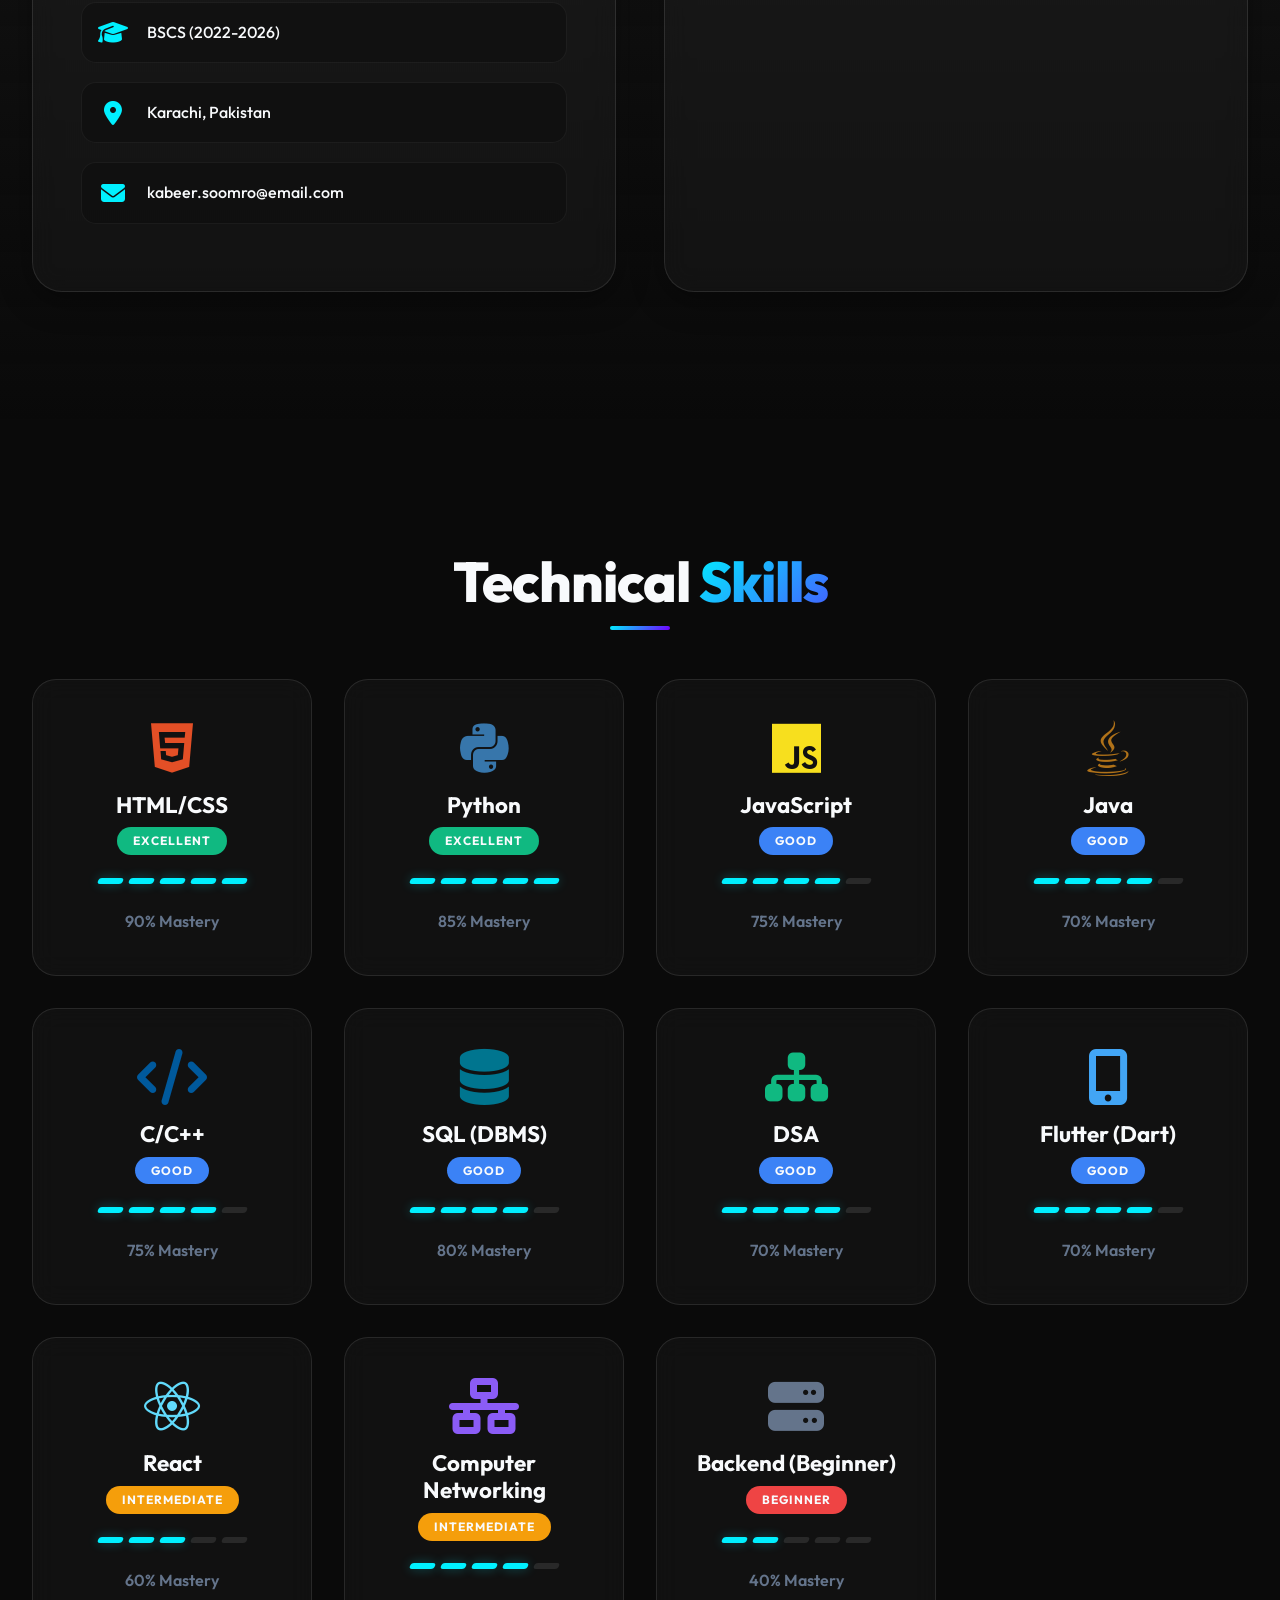
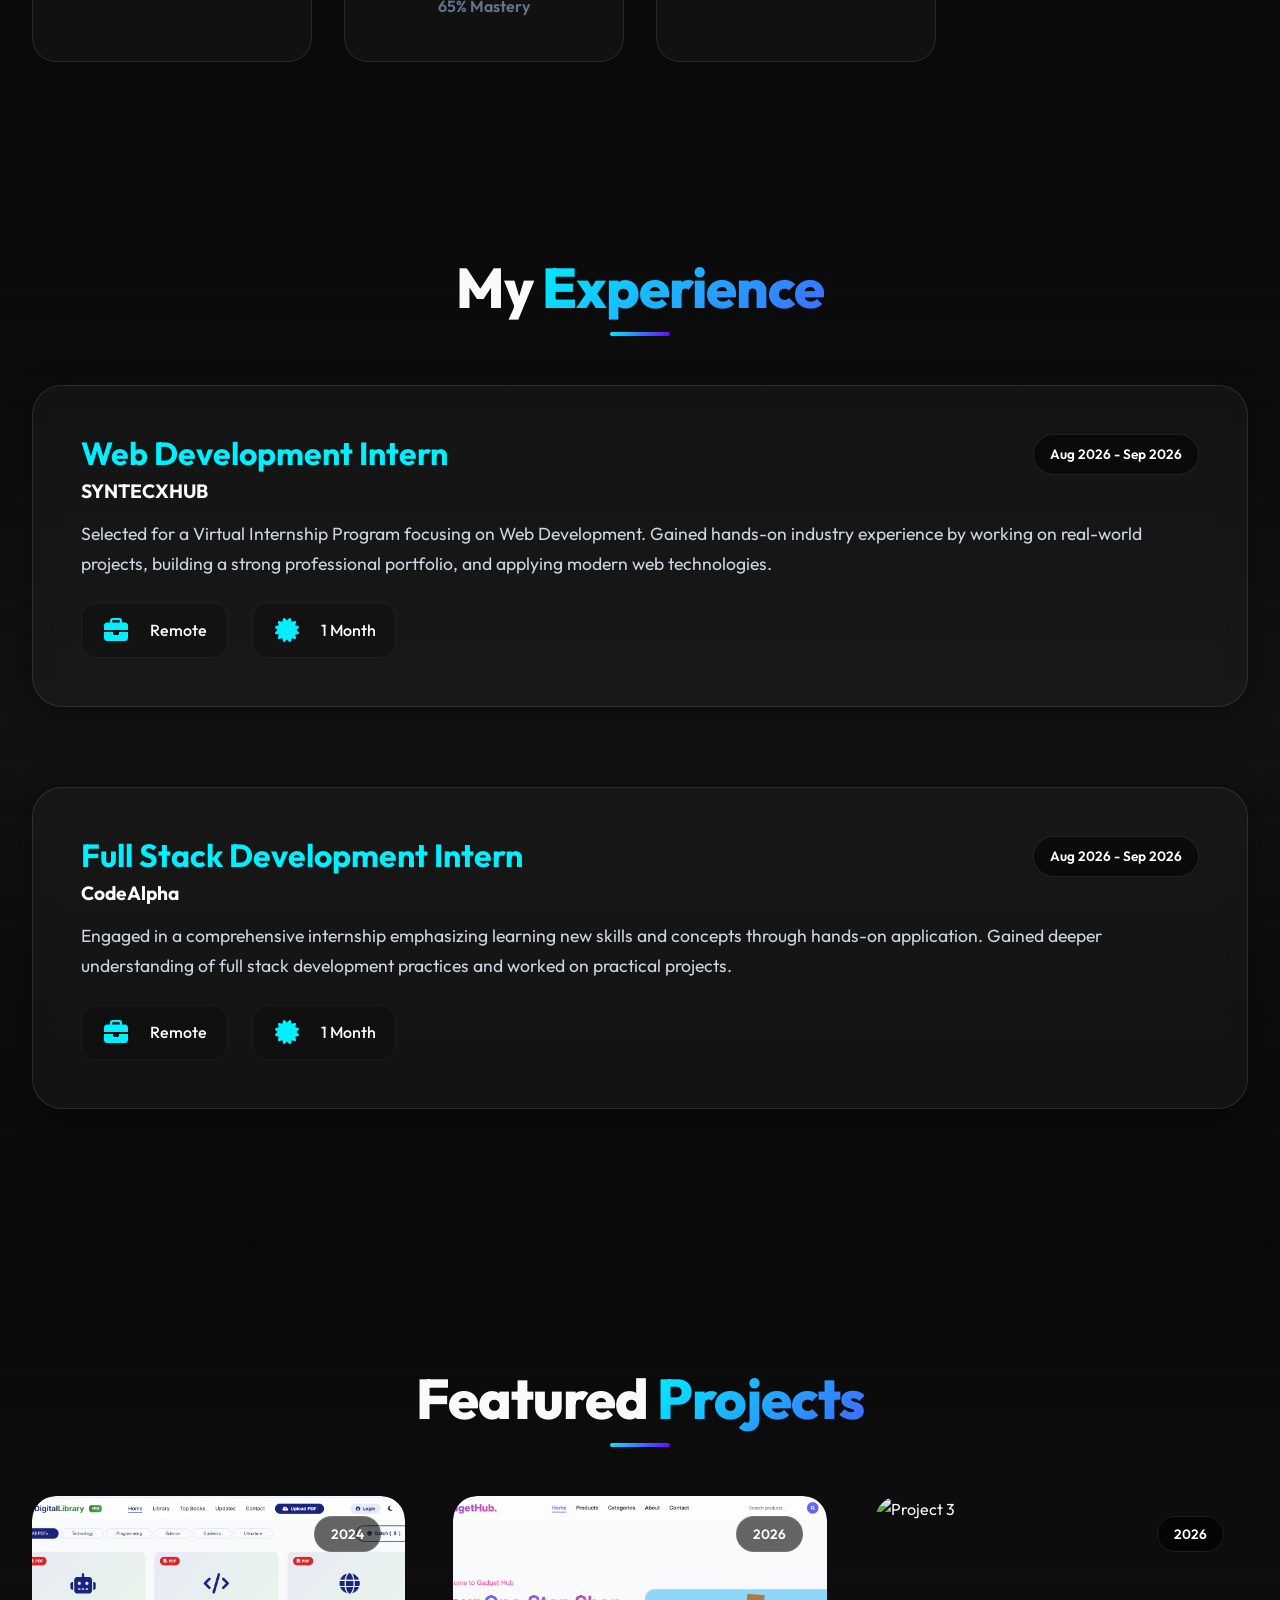
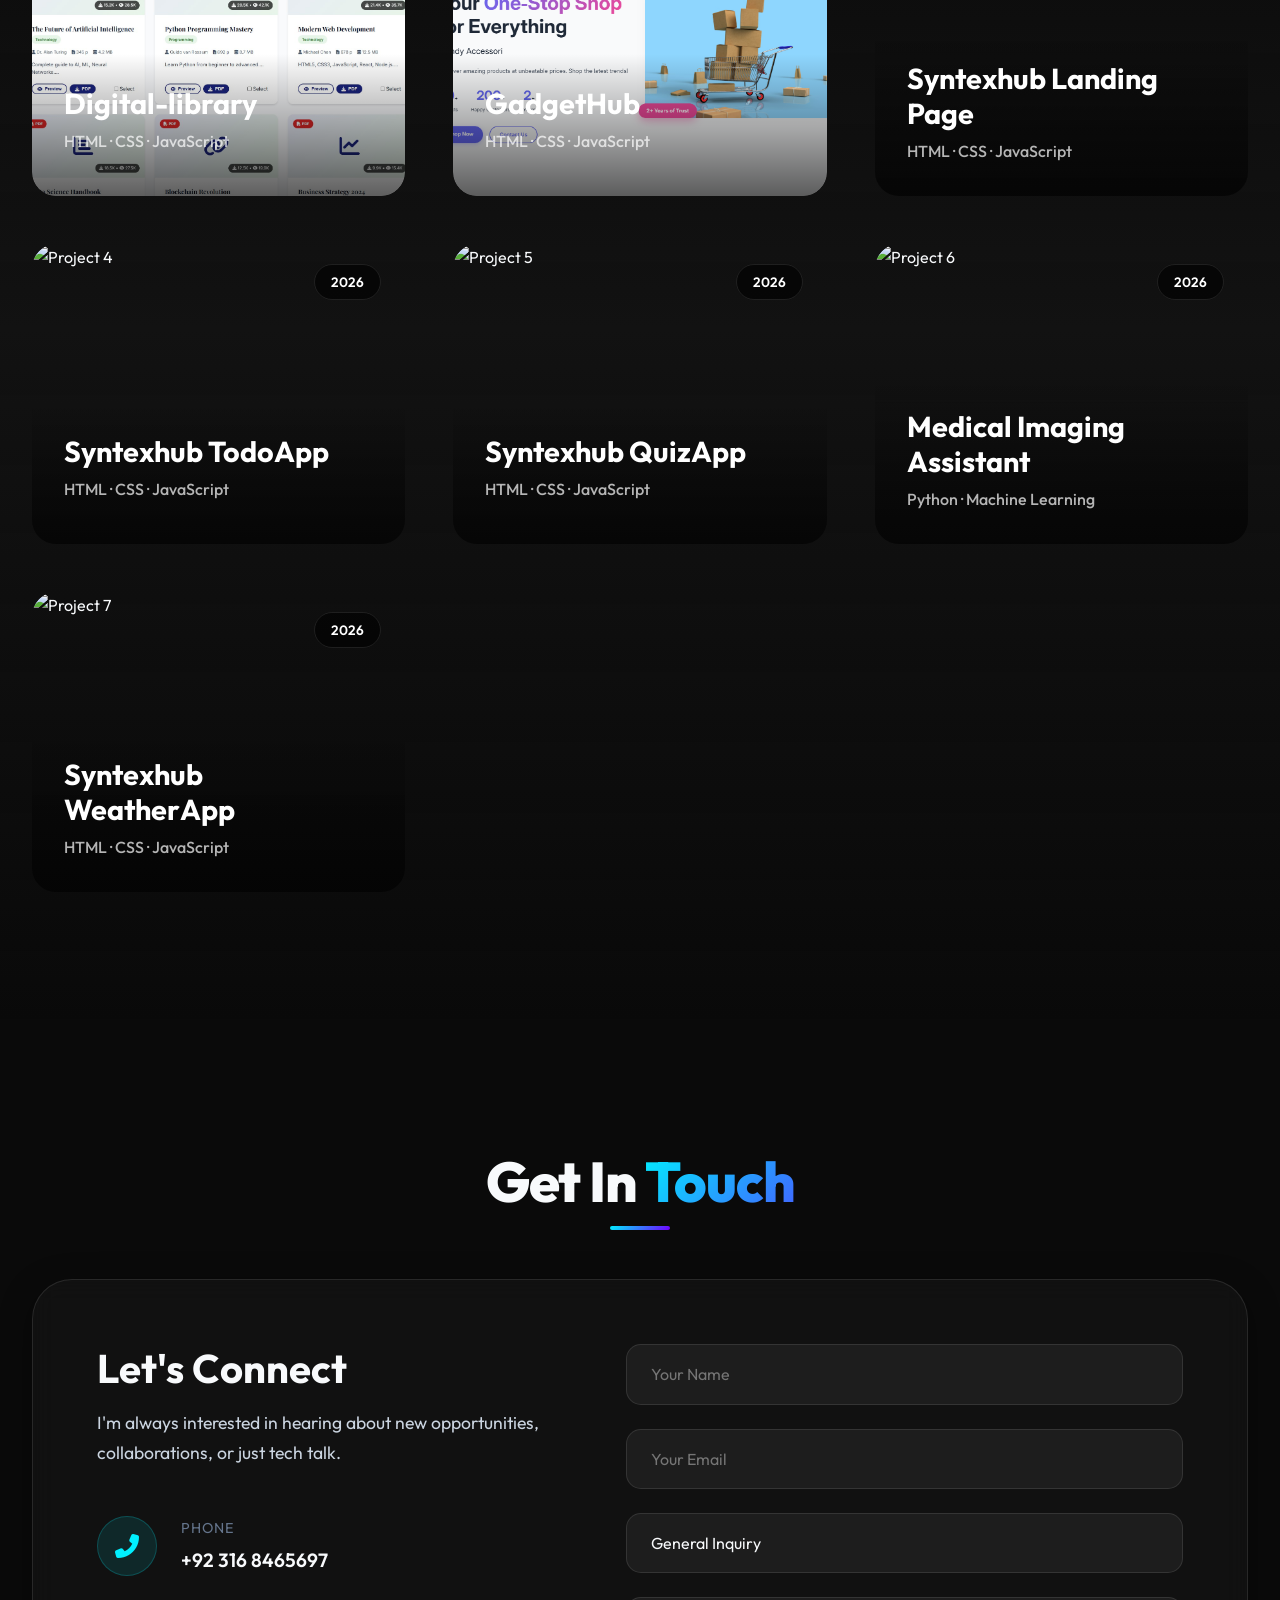
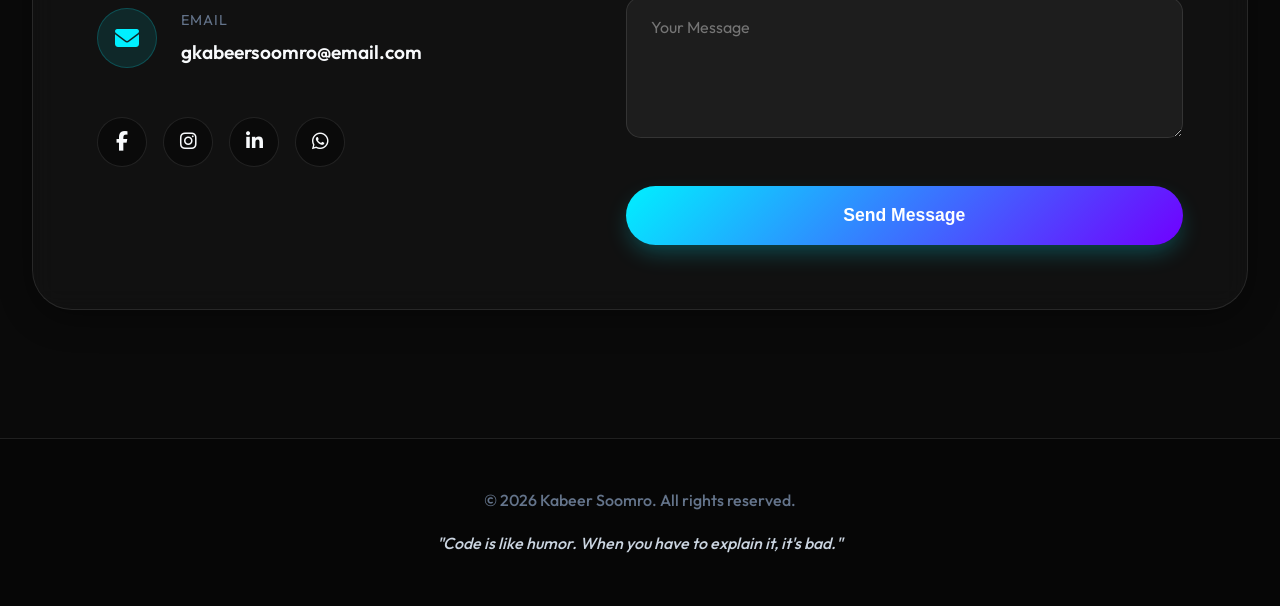
==== commit 44ed4fcf: "Update print statement from 'Hello' to 'Goodbye'" ====
--- a/index.html
+++ b/index.html
@@ -48,6 +48,7 @@
                 <li><a href="#home" class="active">Home</a></li>
                 <li><a href="#about">About</a></li>
                 <li><a href="#skills">Skills</a></li>
+                <li><a href="#experience">Experience</a></li>
                 <li><a href="#projects">Projects</a></li>
                 <li><a href="#contact">Contact</a></li>
                 <li><a href="admin.html" style="color: var(--accent-primary);"><i class="fas fa-lock" style="margin-right: 5px;"></i>Admin</a></li>
@@ -208,6 +209,63 @@
     </div>
 </section>
 
+        <!-- Experience Section -->
+        <section id="experience" class="about" style="padding-top: 4rem;">
+            <div class="container">
+                <h2 class="section-title">My <span class="gradient-text">Experience</span></h2>
+                
+                <div class="about-grid" style="grid-template-columns: 1fr;">
+                    <!-- Experience Card -->
+                    <div class="about-card animate-scale" data-tilt data-tilt-max="2" data-tilt-speed="400" data-tilt-glare="true" data-tilt-max-glare="0.1">
+                        <div style="display: flex; justify-content: space-between; align-items: flex-start; flex-wrap: wrap; gap: 1rem;">
+                            <div>
+                                <h3 style="margin-bottom: 0.5rem; color: var(--accent-primary);">Web Development Intern</h3>
+                                <h4 style="color: var(--text-primary); font-size: 1.2rem; margin-bottom: 1rem;">SYNTECXHUB</h4>
+                            </div>
+                            <span class="project-year" style="position: static; display: inline-block;">Aug 2026 - Sep 2026</span>
+                        </div>
+                        
+                        <p style="margin-bottom: 1.5rem;">Selected for a Virtual Internship Program focusing on Web Development. Gained hands-on industry experience by working on real-world projects, building a strong professional portfolio, and applying modern web technologies.</p>
+                        
+                        <div class="personal-details" style="display: flex; gap: 1.5rem; flex-wrap: wrap;">
+                            <div class="detail-item" style="margin-bottom: 0; padding: 0.8rem 1.2rem;">
+                                <i class="fas fa-briefcase"></i>
+                                <span>Remote</span>
+                            </div>
+                            <div class="detail-item" style="margin-bottom: 0; padding: 0.8rem 1.2rem;">
+                                <i class="fas fa-certificate"></i>
+                                <span>1 Month</span>
+                            </div>
+                        </div>
+                    </div>
+
+                    <!-- Experience Card 2 -->
+                    <div class="about-card animate-scale" data-tilt data-tilt-max="2" data-tilt-speed="400" data-tilt-glare="true" data-tilt-max-glare="0.1" style="margin-top: 2rem;">
+                        <div style="display: flex; justify-content: space-between; align-items: flex-start; flex-wrap: wrap; gap: 1rem;">
+                            <div>
+                                <h3 style="margin-bottom: 0.5rem; color: var(--accent-primary);">Full Stack Development Intern</h3>
+                                <h4 style="color: var(--text-primary); font-size: 1.2rem; margin-bottom: 1rem;">CodeAlpha</h4>
+                            </div>
+                            <span class="project-year" style="position: static; display: inline-block;">Aug 2026 - Sep 2026</span>
+                        </div>
+                        
+                        <p style="margin-bottom: 1.5rem;">Engaged in a comprehensive internship emphasizing learning new skills and concepts through hands-on application. Gained deeper understanding of full stack development practices and worked on practical projects.</p>
+                        
+                        <div class="personal-details" style="display: flex; gap: 1.5rem; flex-wrap: wrap;">
+                            <div class="detail-item" style="margin-bottom: 0; padding: 0.8rem 1.2rem;">
+                                <i class="fas fa-briefcase"></i>
+                                <span>Remote</span>
+                            </div>
+                            <div class="detail-item" style="margin-bottom: 0; padding: 0.8rem 1.2rem;">
+                                <i class="fas fa-certificate"></i>
+                                <span>1 Month</span>
+                            </div>
+                        </div>
+                    </div>
+                </div>
+            </div>
+        </section>
+
         <!-- Projects Section -->
         <section id="projects" class="projects">
             <div class="container">
--- a/style.css
+++ b/style.css
@@ -1,196 +1,339 @@
+/* ==========================================================================
+   Premium Portfolio Stylesheet - Redesigned
+   ========================================================================== */
+
+@import url('https://fonts.googleapis.com/css2?family=Outfit:wght@300;400;500;600;700;800;900&display=swap');
+
 :root {
-    /* Light Theme - Vibrant Colors */
-    --bg-primary: #f0f5ff;
-    --bg-secondary: #ffffff;
-    --bg-card: rgba(255, 255, 255, 0.8);
-    --text-primary: #0b1120;
-    --text-secondary: #1e293b;
-    --text-muted: #475569;
-    --accent-primary: #4f46e5;  /* Indigo */
-    --accent-secondary: #db2777; /* Pink */
-    --accent-tertiary: #7c3aed;  /* Purple */
-    --accent-glow: rgba(79, 70, 229, 0.3);
-    --border-color: #e0e7ff;
-    --shadow-color: rgba(79, 70, 229, 0.1);
+    /* Premium Dark Theme (Default) */
+    --bg-primary: #0a0a0a;
+    --bg-secondary: #121212;
+    --bg-card: rgba(255, 255, 255, 0.03);
+    --bg-glass: rgba(20, 20, 20, 0.6);
+    
+    --text-primary: #f8fafc;
+    --text-secondary: #cbd5e1;
+    --text-muted: #64748b;
+    
+    --accent-primary: #00f0ff; /* Electric Cyan */
+    --accent-secondary: #ff0055; /* Neon Pink */
+    --accent-tertiary: #7000ff; /* Deep Purple */
+    
+    --accent-glow: rgba(0, 240, 255, 0.3);
+    --border-color: rgba(255, 255, 255, 0.08);
+    --shadow-color: rgba(0, 0, 0, 0.5);
+    
+    --gradient-1: linear-gradient(135deg, var(--accent-primary), var(--accent-tertiary));
+    --gradient-2: linear-gradient(135deg, var(--accent-secondary), var(--accent-tertiary));
+    
+    --card-shadow: 0 8px 32px 0 rgba(0, 0, 0, 0.37);
+    --glass-border: 1px solid rgba(255, 255, 255, 0.1);
+    --glass-blur: blur(12px);
+    
     --success: #10b981;
     --warning: #f59e0b;
     --danger: #ef4444;
-    --gradient-1: linear-gradient(135deg, #4f46e5, #db2777);
-    --gradient-2: linear-gradient(135deg, #10b981, #4f46e5);
-    --gradient-3: linear-gradient(135deg, #f59e0b, #db2777);
-    --card-shadow: 0 15px 35px -10px rgba(79, 70, 229, 0.15);
-    --glow: 0 0 20px rgba(79, 70, 229, 0.3);
-}
-
-[data-theme="dark"] {
-    --bg-primary: #0b1120;
-    --bg-secondary: #1a1f30;
-    --bg-card: rgba(30, 35, 50, 0.9);
-    --text-primary: #f1f5f9;
-    --text-secondary: #cbd5e1;
-    --text-muted: #94a3b8;
-    --accent-primary: #818cf8;
-    --accent-secondary: #f472b6;
-    --accent-tertiary: #a78bfa;
-    --accent-glow: rgba(129, 140, 248, 0.2);
-    --border-color: #2d3748;
-    --shadow-color: rgba(0, 0, 0, 0.5);
-    --card-shadow: 0 15px 35px -10px rgba(0, 0, 0, 0.5);
+}
+
+[data-theme="light"] {
+    --bg-primary: #f8fafc;
+    --bg-secondary: #ffffff;
+    --bg-card: rgba(255, 255, 255, 0.7);
+    --bg-glass: rgba(255, 255, 255, 0.6);
+    
+    --text-primary: #0f172a;
+    --text-secondary: #334155;
+    --text-muted: #64748b;
+    
+    --accent-primary: #2563eb; /* Royal Blue */
+    --accent-secondary: #e11d48; /* Rose */
+    --accent-tertiary: #7c3aed; /* Violet */
+    
+    --accent-glow: rgba(37, 99, 235, 0.2);
+    --border-color: rgba(0, 0, 0, 0.08);
+    --shadow-color: rgba(0, 0, 0, 0.05);
+    
+    --card-shadow: 0 8px 32px 0 rgba(31, 38, 135, 0.07);
+    --glass-border: 1px solid rgba(0, 0, 0, 0.05);
 }
 
 * {
     margin: 0;
     padding: 0;
     box-sizing: border-box;
-    transition: background-color 0.3s ease, color 0.2s ease, border-color 0.3s ease, box-shadow 0.3s ease, transform 0.3s ease;
+    cursor: none; /* Hide default cursor for custom one */
+}
+
+html {
+    scroll-behavior: smooth;
+    font-size: 16px;
 }
 
 body {
-    font-family: 'Inter', sans-serif;
-    background: var(--bg-primary);
-    color: var(--text-primary);
-    line-height: 1.6;
+    font-family: 'Outfit', sans-serif;
+    background-color: var(--bg-primary);
+    color: var(--text-primary);
+    line-height: 1.7;
     overflow-x: hidden;
-    position: relative;
-}
-
-body::before {
+    transition: background-color 0.5s ease, color 0.5s ease;
+}
+
+/* ==================== SCROLL PROGRESS ==================== */
+.scroll-progress {
+    position: fixed;
+    top: 0;
+    left: 0;
+    height: 4px;
+    background: var(--gradient-1);
+    width: 0%;
+    z-index: 10000;
+    border-radius: 0 2px 2px 0;
+    box-shadow: 0 0 10px var(--accent-primary);
+    transition: width 0.1s ease-out;
+}
+
+/* ==================== CUSTOM CURSOR ==================== */
+.cursor-dot, .cursor-outline {
+    position: fixed;
+    top: 0;
+    left: 0;
+    transform: translate(-50%, -50%);
+    border-radius: 50%;
+    z-index: 9999;
+    pointer-events: none;
+}
+
+.cursor-dot {
+    width: 8px;
+    height: 8px;
+    background-color: var(--accent-primary);
+}
+
+.cursor-outline {
+    width: 40px;
+    height: 40px;
+    border: 2px solid var(--accent-primary);
+    transition: width 0.2s, height 0.2s, background-color 0.2s;
+}
+
+.cursor-outline.hovering {
+    width: 60px;
+    height: 60px;
+    background-color: rgba(0, 240, 255, 0.1);
+    border-color: transparent;
+    backdrop-filter: invert(10%);
+}
+
+[data-theme="light"] .cursor-outline.hovering {
+    background-color: rgba(37, 99, 235, 0.1);
+}
+
+/* ==================== AURORA BACKGROUND ==================== */
+.aurora-bg {
+    position: fixed;
+    top: 0;
+    left: 0;
+    width: 100vw;
+    height: 100vh;
+    z-index: -1;
+    overflow: hidden;
+    pointer-events: none;
+    background-color: var(--bg-primary);
+}
+
+.aurora {
+    position: absolute;
+    filter: blur(90px);
+    opacity: 0.6;
+    animation: auroraDrift 25s infinite alternate ease-in-out;
+    border-radius: 50%;
+    mix-blend-mode: screen;
+}
+
+[data-theme="light"] .aurora {
+    mix-blend-mode: multiply;
+    opacity: 0.4;
+}
+
+.aurora-1 {
+    width: 60vw;
+    height: 60vh;
+    background: var(--accent-tertiary);
+    top: -20%;
+    left: -10%;
+}
+
+.aurora-2 {
+    width: 50vw;
+    height: 50vh;
+    background: var(--accent-primary);
+    bottom: -10%;
+    right: -20%;
+    animation-delay: -7s;
+}
+
+.aurora-3 {
+    width: 45vw;
+    height: 45vh;
+    background: var(--accent-secondary);
+    top: 30%;
+    left: 40%;
+    animation-delay: -15s;
+    opacity: 0.3;
+}
+
+.grid-overlay {
+    position: absolute;
+    top: 0;
+    left: 0;
+    width: 100%;
+    height: 100%;
+    background-image: 
+        linear-gradient(rgba(255, 255, 255, 0.03) 1px, transparent 1px),
+        linear-gradient(90deg, rgba(255, 255, 255, 0.03) 1px, transparent 1px);
+    background-size: 50px 50px;
+    opacity: 0.5;
+    z-index: 1;
+}
+
+[data-theme="light"] .grid-overlay {
+    background-image: 
+        linear-gradient(rgba(0, 0, 0, 0.03) 1px, transparent 1px),
+        linear-gradient(90deg, rgba(0, 0, 0, 0.03) 1px, transparent 1px);
+}
+
+@keyframes auroraDrift {
+    0% { transform: translate(0, 0) scale(1) rotate(0deg); }
+    33% { transform: translate(5vw, -5vh) scale(1.1) rotate(5deg); }
+    66% { transform: translate(-3vw, 4vh) scale(0.9) rotate(-5deg); }
+    100% { transform: translate(0, 0) scale(1) rotate(0deg); }
+}
+
+/* ==================== TYPOGRAPHY & UTILITIES ==================== */
+.container {
+    max-width: 1280px;
+    margin: 0 auto;
+    padding: 0 2rem;
+}
+
+h1, h2, h3, h4, h5, h6 {
+    font-weight: 700;
+    line-height: 1.2;
+}
+
+.gradient-text {
+    background: var(--gradient-1);
+    -webkit-background-clip: text;
+    -webkit-text-fill-color: transparent;
+    background-size: 200% auto;
+    animation: gradientFlow 5s ease infinite;
+}
+
+@keyframes gradientFlow {
+    0% { background-position: 0% 50%; }
+    50% { background-position: 100% 50%; }
+    100% { background-position: 0% 50%; }
+}
+
+.section-title {
+    font-size: 3.5rem;
+    font-weight: 800;
+    text-align: center;
+    margin-bottom: 4rem;
+    position: relative;
+    letter-spacing: -1px;
+}
+
+.section-title::after {
     content: '';
+    position: absolute;
+    bottom: -15px;
+    left: 50%;
+    transform: translateX(-50%);
+    width: 60px;
+    height: 4px;
+    background: var(--gradient-1);
+    border-radius: 4px;
+}
+
+/* ==================== THEME TOGGLE ==================== */
+.theme-toggle {
+    position: fixed;
+    top: 25px;
+    right: 25px;
+    z-index: 1001;
+    width: 50px;
+    height: 50px;
+    border-radius: 50%;
+    background: var(--bg-glass);
+    backdrop-filter: var(--glass-blur);
+    border: var(--glass-border);
+    color: var(--text-primary);
+    display: flex;
+    align-items: center;
+    justify-content: center;
+    font-size: 1.2rem;
+    box-shadow: var(--card-shadow);
+    transition: all 0.3s cubic-bezier(0.175, 0.885, 0.32, 1.275);
+}
+
+.theme-toggle:hover {
+    transform: scale(1.1) rotate(15deg);
+    background: var(--accent-glow);
+    border-color: var(--accent-primary);
+}
+
+.theme-toggle .fa-sun { display: none; }
+[data-theme="light"] .theme-toggle .fa-moon { display: none; }
+[data-theme="light"] .theme-toggle .fa-sun { display: block; color: #f59e0b; }
+
+/* ==================== HEADER & NAVIGATION ==================== */
+header {
     position: fixed;
     top: 0;
     left: 0;
     width: 100%;
-    height: 100%;
-    background: radial-gradient(circle at 20% 30%, rgba(79, 70, 229, 0.05) 0%, transparent 30%),
-                radial-gradient(circle at 80% 70%, rgba(219, 39, 119, 0.05) 0%, transparent 30%);
-    pointer-events: none;
-    z-index: -1;
-    animation: bgMove 20s ease-in-out infinite alternate;
-}
-
-@keyframes bgMove {
-    0% { transform: scale(1); }
-    100% { transform: scale(1.05); }
-}
-
-.container {
-    max-width: 1200px;
-    margin: 0 auto;
-    padding: 0 2rem;
-}
-
-/* Theme Toggle */
-.theme-toggle {
-    position: fixed;
-    top: 20px;
-    right: 20px;
-    z-index: 1001;
-    background: var(--bg-card);
-    backdrop-filter: blur(10px);
-    border: 2px solid var(--accent-primary);
-    border-radius: 50px;
-    padding: 0.5rem;
-    cursor: pointer;
-    display: flex;
-    align-items: center;
-    gap: 0.5rem;
+    z-index: 1000;
+    padding: 1.5rem 0;
+    transition: all 0.4s ease;
+}
+
+header.scrolled {
+    padding: 1rem 0;
+    background: var(--bg-glass);
+    backdrop-filter: var(--glass-blur);
+    border-bottom: var(--glass-border);
     box-shadow: var(--card-shadow);
-    transition: all 0.3s;
-}
-
-.theme-toggle:hover {
-    transform: scale(1.1) rotate(5deg);
-    box-shadow: var(--glow);
-}
-
-.theme-toggle i {
-    font-size: 1.2rem;
-    color: var(--text-primary);
-    padding: 0.3rem;
-    border-radius: 50%;
-    transition: all 0.3s;
-}
-
-.theme-toggle .fa-sun {
-    display: none;
-}
-
-[data-theme="dark"] .theme-toggle .fa-moon {
-    display: none;
-}
-
-[data-theme="dark"] .theme-toggle .fa-sun {
-    display: inline-block;
-    color: #fbbf24;
-}
-
-/* Floating WhatsApp */
-.floating-wa {
-    position: fixed;
-    bottom: 30px;
-    right: 30px;
-    width: 70px;
-    height: 70px;
-    background: linear-gradient(135deg, #25D366, #128C7E);
-    border-radius: 50%;
-    display: flex;
-    align-items: center;
-    justify-content: center;
-    color: white;
-    font-size: 2.2rem;
-    box-shadow: 0 15px 30px rgba(37, 211, 102, 0.4);
-    z-index: 999;
-    transition: all 0.4s cubic-bezier(0.175, 0.885, 0.32, 1.275);
-    animation: pulse 2s infinite;
-}
-
-.floating-wa:hover {
-    transform: scale(1.2) rotate(360deg);
-    background: linear-gradient(135deg, #128C7E, #075e54);
-    box-shadow: 0 20px 40px rgba(37, 211, 102, 0.6);
-}
-
-@keyframes pulse {
-    0% { box-shadow: 0 0 0 0 rgba(37, 211, 102, 0.7); }
-    70% { box-shadow: 0 0 0 20px rgba(37, 211, 102, 0); }
-    100% { box-shadow: 0 0 0 0 rgba(37, 211, 102, 0); }
-}
-
-/* Header */
-header {
-    position: fixed;
-    top: 0;
-    width: 100%;
-    background: rgba(255, 255, 255, 0.1);
-    backdrop-filter: blur(15px);
-    border-bottom: 1px solid var(--border-color);
-    z-index: 1000;
-    transition: all 0.3s;
-}
-
-[data-theme="dark"] header {
-    background: rgba(10, 15, 30, 0.7);
 }
 
 nav {
     display: flex;
     justify-content: space-between;
     align-items: center;
-    padding: 1rem 0;
 }
 
 .logo {
-    font-size: 2rem;
+    font-size: 1.8rem;
     font-weight: 800;
-    background: var(--gradient-1);
-    -webkit-background-clip: text;
-    -webkit-text-fill-color: transparent;
-    animation: glowPulse 3s ease-in-out infinite;
-}
-
-@keyframes glowPulse {
-    0%, 100% { filter: brightness(1); text-shadow: 0 0 10px var(--accent-glow); }
-    50% { filter: brightness(1.2); text-shadow: 0 0 20px var(--accent-primary); }
+    letter-spacing: -0.5px;
+    color: var(--text-primary);
+    position: relative;
+}
+
+.logo span {
+    color: var(--accent-primary);
+}
+
+.logo::after {
+    content: '';
+    position: absolute;
+    width: 8px;
+    height: 8px;
+    background: var(--accent-primary);
+    border-radius: 50%;
+    bottom: 8px;
+    right: -12px;
+    box-shadow: 0 0 10px var(--accent-primary);
 }
 
 .nav-links {
@@ -201,227 +344,198 @@
 
 .nav-links a {
     text-decoration: none;
-    color: var(--text-primary);
+    color: var(--text-secondary);
     font-weight: 500;
+    font-size: 1rem;
     position: relative;
     padding: 0.5rem 0;
-}
-
-.nav-links a::after {
+    transition: color 0.3s;
+}
+
+.nav-links a:hover, .nav-links a.active {
+    color: var(--text-primary);
+}
+
+.nav-links a::before {
     content: '';
     position: absolute;
-    bottom: 0;
+    bottom: -2px;
     left: 0;
     width: 0;
     height: 2px;
     background: var(--gradient-1);
-    transition: width 0.3s;
-}
-
-.nav-links a:hover::after,
-.nav-links a.active::after {
+    transition: width 0.3s ease;
+    border-radius: 2px;
+}
+
+.nav-links a:hover::before, .nav-links a.active::before {
     width: 100%;
-}
-
-.nav-links a:hover {
-    color: var(--accent-primary);
 }
 
 .nav-toggle {
     display: none;
     font-size: 1.5rem;
-    cursor: pointer;
-    color: var(--text-primary);
-    transition: transform 0.3s;
-}
-
-.nav-toggle:hover {
-    transform: rotate(90deg);
-}
-
-/* Hero Section */
-.hero {
-    min-height: 100vh;
-    display: flex;
+    color: var(--text-primary);
+}
+
+/* ==================== BUTTONS ==================== */
+.cta-buttons {
+    display: flex;
+    gap: 1.5rem;
+    flex-wrap: wrap;
+}
+
+.btn {
+    display: inline-flex;
     align-items: center;
-    padding-top: 80px;
-    position: relative;
-    overflow: hidden;
-}
-
-.hero::before {
-    content: '';
-    position: absolute;
-    top: -50%;
-    right: -10%;
-    width: 80%;
-    height: 200%;
-    background: radial-gradient(circle, rgba(79, 70, 229, 0.1) 0%, transparent 70%);
-    animation: rotate 30s linear infinite;
-    z-index: -1;
-}
-
-@keyframes rotate {
-    from { transform: rotate(0deg); }
-    to { transform: rotate(360deg); }
-}
-
-.hero-content {
-    display: grid;
-    grid-template-columns: 1fr 1fr;
-    gap: 4rem;
-    align-items: center;
-}
-
-.hero-text .greeting {
-    font-size: 1.2rem;
-    font-weight: 500;
-    color: var(--accent-secondary);
-    margin-bottom: 0.5rem;
-    letter-spacing: 1px;
-}
-
-.hero-text h1 {
-    font-size: 4rem;
-    font-weight: 800;
-    line-height: 1.2;
-    margin-bottom: 0.5rem;
-    background: var(--gradient-1);
-    -webkit-background-clip: text;
-    -webkit-text-fill-color: transparent;
-}
-
-.glitch-text {
-    position: relative;
-    animation: glitch 5s infinite;
-}
-
-@keyframes glitch {
-    0%, 100% { transform: skew(0deg); }
-    2%, 4% { transform: skew(2deg) translateX(2px); }
-    6%, 8% { transform: skew(-2deg) translateX(-2px); }
-    10%, 12% { transform: skew(1deg); }
-}
-
-.typed-text {
-    font-size: 2rem;
+    justify-content: center;
+    gap: 0.8rem;
+    padding: 1rem 2.5rem;
+    border-radius: 100px;
     font-weight: 600;
-    color: var(--accent-secondary);
-    min-height: 3rem;
-}
-
-.typed-text::after {
-    content: '|';
-    animation: blink 1s infinite;
-    color: var(--accent-primary);
-}
-
-@keyframes blink {
-    0%, 50% { opacity: 1; }
-    51%, 100% { opacity: 0; }
-}
-
-.hero-description {
-    font-size: 1.2rem;
-    color: var(--text-secondary);
-    margin: 1.5rem 0;
-}
-
-.hero-stats {
-    display: flex;
-    gap: 2rem;
-    margin: 2rem 0;
-}
-
-.stat-item {
-    text-align: center;
-    padding: 1rem;
-    background: var(--bg-card);
-    backdrop-filter: blur(10px);
-    border-radius: 20px;
-    border: 1px solid var(--border-color);
-    transition: all 0.3s;
-    min-width: 100px;
-}
-
-.stat-item:hover {
-    transform: translateY(-10px) scale(1.05);
-    box-shadow: var(--glow);
-    border-color: var(--accent-primary);
-}
-
-.stat-number {
-    display: block;
-    font-size: 2.5rem;
-    font-weight: 700;
-    background: var(--gradient-1);
-    -webkit-background-clip: text;
-    -webkit-text-fill-color: transparent;
-}
-
-.stat-label {
-    font-size: 0.9rem;
-    color: var(--text-muted);
-}
-
-.cta-buttons {
-    display: flex;
-    gap: 1rem;
-    flex-wrap: wrap;
-}
-
-.btn {
-    display: inline-block;
-    padding: 0.9rem 2.2rem;
-    border-radius: 50px;
-    font-weight: 600;
+    font-size: 1rem;
     text-decoration: none;
     transition: all 0.4s cubic-bezier(0.175, 0.885, 0.32, 1.275);
-    border: 2px solid transparent;
-    cursor: pointer;
     position: relative;
     overflow: hidden;
     z-index: 1;
 }
 
-.btn::before {
+.btn-primary {
+    background: var(--gradient-1);
+    color: #ffffff;
+    box-shadow: 0 10px 25px -5px var(--accent-glow);
+    border: none;
+}
+
+.btn-primary::before {
     content: '';
     position: absolute;
     top: 0;
-    left: -100%;
+    left: 0;
     width: 100%;
     height: 100%;
-    background: linear-gradient(90deg, transparent, rgba(255,255,255,0.3), transparent);
-    transition: left 0.5s;
+    background: linear-gradient(135deg, rgba(255,255,255,0.2), transparent);
+    opacity: 0;
+    transition: opacity 0.3s;
     z-index: -1;
 }
 
-.btn:hover::before {
-    left: 100%;
-}
-
-.btn-primary {
-    background: var(--gradient-1);
-    color: white;
-    box-shadow: 0 10px 20px -5px var(--accent-glow);
-}
-
 .btn-primary:hover {
-    transform: translateY(-5px) scale(1.05);
-    box-shadow: 0 20px 30px -5px var(--accent-primary);
+    transform: translateY(-5px);
+    box-shadow: 0 15px 35px -5px rgba(0, 240, 255, 0.4);
+}
+
+.btn-primary:hover::before {
+    opacity: 1;
 }
 
 .btn-outline {
-    border: 2px solid var(--accent-primary);
+    background: transparent;
+    color: var(--text-primary);
+    border: 1px solid var(--border-color);
+    backdrop-filter: blur(5px);
+}
+
+.btn-outline:hover {
+    border-color: var(--accent-primary);
+    background: rgba(0, 240, 255, 0.05);
+    transform: translateY(-5px);
+}
+
+/* ==================== HERO SECTION ==================== */
+.hero {
+    min-height: 100vh;
+    display: flex;
+    align-items: center;
+    padding-top: 100px;
+    position: relative;
+}
+
+.hero-content {
+    display: grid;
+    grid-template-columns: 1.2fr 0.8fr;
+    gap: 5rem;
+    align-items: center;
+}
+
+.hero-text .greeting {
+    display: inline-block;
+    font-size: 1.1rem;
+    font-weight: 600;
+    color: var(--text-primary);
+    background: var(--bg-card);
+    padding: 0.5rem 1.2rem;
+    border-radius: 100px;
+    border: var(--glass-border);
+    margin-bottom: 1.5rem;
+    backdrop-filter: blur(10px);
+}
+
+.hero-text h1 {
+    font-size: 5vw;
+    font-weight: 900;
+    line-height: 1.1;
+    margin-bottom: 1rem;
+    letter-spacing: -2px;
+}
+
+.glitch-text {
+    position: relative;
+}
+
+.typed-text {
+    font-size: 2.2rem;
+    font-weight: 500;
+    color: var(--text-secondary);
+    min-height: 3.5rem;
+    margin-bottom: 1.5rem;
+}
+
+.typed-text::after {
+    content: '|';
     color: var(--accent-primary);
-    background: transparent;
-}
-
-.btn-outline:hover {
-    background: var(--gradient-1);
-    border-color: transparent;
-    color: white;
-    transform: translateY(-5px);
+    animation: blink 1s step-end infinite;
+}
+
+@keyframes blink { 50% { opacity: 0; } }
+
+.hero-description {
+    font-size: 1.25rem;
+    color: var(--text-muted);
+    margin-bottom: 3rem;
+    max-width: 600px;
+    line-height: 1.8;
+}
+
+.hero-stats {
+    display: flex;
+    gap: 2.5rem;
+    margin-bottom: 3rem;
+}
+
+.stat-item {
+    display: flex;
+    flex-direction: column;
+}
+
+.stat-number {
+    font-size: 3rem;
+    font-weight: 800;
+    color: var(--text-primary);
+    line-height: 1;
+    margin-bottom: 0.5rem;
+}
+
+.stat-number.gradient-1 { background: var(--gradient-1); -webkit-background-clip: text; -webkit-text-fill-color: transparent; }
+.stat-number.gradient-2 { background: var(--gradient-2); -webkit-background-clip: text; -webkit-text-fill-color: transparent; }
+
+.stat-label {
+    font-size: 0.95rem;
+    color: var(--text-muted);
+    font-weight: 500;
+    text-transform: uppercase;
+    letter-spacing: 1px;
 }
 
 .hero-image {
@@ -431,641 +545,680 @@
 .image-wrapper {
     position: relative;
     width: 100%;
-    max-width: 400px;
+    max-width: 420px;
     margin: 0 auto;
-    animation: float 6s ease-in-out infinite;
-}
-
-@keyframes float {
+    z-index: 1;
+    display: flex;
+    justify-content: center;
+    align-items: center;
+    animation: floatImage 6s ease-in-out infinite;
+}
+
+@keyframes floatImage {
     0%, 100% { transform: translateY(0) rotate(0deg); }
-    25% { transform: translateY(-15px) rotate(2deg); }
-    75% { transform: translateY(10px) rotate(-2deg); }
+    50% { transform: translateY(-15px) rotate(2deg); }
+}
+
+.image-wrapper::before {
+    content: '';
+    position: absolute;
+    top: -15px;
+    left: -15px;
+    right: -15px;
+    bottom: -15px;
+    background: conic-gradient(from 0deg, var(--accent-primary), var(--accent-tertiary), var(--accent-secondary), var(--accent-primary));
+    border-radius: 40% 60% 70% 30% / 40% 50% 60% 50%;
+    z-index: -1;
+    filter: blur(25px);
+    animation: spinGradient 6s linear infinite, morph 8s ease-in-out infinite;
+    opacity: 0.8;
+}
+
+.image-wrapper::after {
+    content: '';
+    position: absolute;
+    top: -4px;
+    left: -4px;
+    right: -4px;
+    bottom: -4px;
+    background: conic-gradient(from 0deg, var(--accent-secondary), transparent, var(--accent-primary), transparent);
+    border-radius: 40% 60% 70% 30% / 40% 50% 60% 50%;
+    z-index: -1;
+    animation: spinGradient 4s linear infinite reverse, morph 8s ease-in-out infinite;
+}
+
+@keyframes spinGradient {
+    100% { transform: rotate(360deg); }
 }
 
 .image-wrapper img {
     width: 100%;
-    border-radius: 30% 70% 70% 30% / 30% 30% 70% 70%;
-    background: var(--gradient-1);
-    padding: 0.5rem;
-    transition: all 0.5s;
-    box-shadow: 0 30px 40px -20px var(--accent-primary);
+    aspect-ratio: 1 / 1;
+    border-radius: 40% 60% 70% 30% / 40% 50% 60% 50%;
+    border: 5px solid rgba(255, 255, 255, 0.1);
+    box-shadow: 0 20px 50px rgba(0, 0, 0, 0.6);
+    transition: all 0.5s cubic-bezier(0.175, 0.885, 0.32, 1.275);
+    object-fit: cover;
+    animation: morph 8s ease-in-out infinite;
+}
+
+@keyframes morph {
+    0% { border-radius: 40% 60% 70% 30% / 40% 50% 60% 50%; }
+    34% { border-radius: 70% 30% 50% 50% / 30% 30% 70% 70%; }
+    67% { border-radius: 100% 60% 60% 100% / 100% 100% 60% 60%; }
+    100% { border-radius: 40% 60% 70% 30% / 40% 50% 60% 50%; }
 }
 
 .image-wrapper:hover img {
-    transform: scale(1.02);
-    box-shadow: 0 40px 60px -20px var(--accent-secondary);
-}
+    transform: scale(1.05) rotate(-2deg);
+    box-shadow: 0 30px 60px var(--accent-glow);
+}
+
+
 
 .experience-badge {
     position: absolute;
-    bottom: 20px;
-    right: -20px;
-    background: var(--gradient-2);
-    color: white;
-    padding: 1rem 1.5rem;
+    bottom: 30px;
+    left: -40px;
+    background: var(--bg-glass);
+    backdrop-filter: var(--glass-blur);
+    border: var(--glass-border);
+    padding: 1.2rem 2rem;
     border-radius: 20px;
-    text-align: center;
-    animation: floatBadge 4s ease-in-out infinite;
-    box-shadow: 0 15px 25px -10px var(--accent-secondary);
+    display: flex;
+    align-items: center;
+    gap: 1rem;
+    box-shadow: var(--card-shadow);
+    animation: floatBadge 6s ease-in-out infinite;
+}
+
+.experience-badge .years {
+    font-size: 2.5rem;
+    font-weight: 800;
+    color: var(--accent-primary);
+    line-height: 1;
+}
+
+.experience-badge .text {
+    font-size: 0.9rem;
+    font-weight: 600;
+    color: var(--text-secondary);
+    line-height: 1.3;
 }
 
 @keyframes floatBadge {
-    0%, 100% { transform: translateY(0) rotate(0deg); }
-    50% { transform: translateY(-15px) rotate(5deg); }
-}
-
-/* About Section */
+    0%, 100% { transform: translateY(0); }
+    50% { transform: translateY(-20px); }
+}
+
+/* ==================== ABOUT SECTION ==================== */
 .about {
-    padding: 6rem 0;
-    background: var(--bg-secondary);
-    position: relative;
-}
-
-.section-title {
-    font-size: 3rem;
-    text-align: center;
-    margin-bottom: 3rem;
-    position: relative;
-    display: inline-block;
-    left: 50%;
-    transform: translateX(-50%);
-}
-
-.section-title::after {
+    padding: 8rem 0;
+    position: relative;
+    background: linear-gradient(to bottom, transparent, var(--bg-secondary), transparent);
+}
+
+.about-grid {
+    display: grid;
+    grid-template-columns: 1fr 1fr;
+    gap: 3rem;
+}
+
+.about-card {
+    background: var(--bg-card);
+    backdrop-filter: var(--glass-blur);
+    border: var(--glass-border);
+    padding: 3rem;
+    border-radius: 30px;
+    box-shadow: var(--card-shadow);
+    transition: transform 0.4s, border-color 0.4s;
+    position: relative;
+    overflow: hidden;
+}
+
+.about-card::before {
     content: '';
     position: absolute;
-    bottom: -10px;
+    top: 0;
     left: 0;
     width: 100%;
-    height: 4px;
-    background: var(--gradient-1);
-    border-radius: 2px;
-    transform: scaleX(0);
-    transform-origin: left;
-    animation: titleLine 1s ease forwards;
-    animation-delay: 0.5s;
-}
-
-@keyframes titleLine {
-    to { transform: scaleX(1); }
-}
-
-.gradient-text {
-    background: var(--gradient-1);
-    -webkit-background-clip: text;
-    -webkit-text-fill-color: transparent;
-    background-size: 200% 200%;
-    animation: gradientShift 3s ease infinite;
-}
-
-@keyframes gradientShift {
-    0%, 100% { background-position: 0% 50%; }
-    50% { background-position: 100% 50%; }
-}
-
-.about-grid {
-    display: grid;
-    grid-template-columns: repeat(2, 1fr);
-    gap: 2rem;
-}
-
-.about-card {
-    background: var(--bg-card);
-    backdrop-filter: blur(10px);
-    padding: 2.5rem;
-    border-radius: 30px;
-    box-shadow: var(--card-shadow);
-    border: 1px solid var(--border-color);
-    transition: all 0.4s;
-    position: relative;
-    overflow: hidden;
+    height: 100%;
+    background: linear-gradient(45deg, transparent, rgba(255,255,255,0.03), transparent);
+    transform: translateX(-100%);
+    transition: transform 0.6s;
 }
 
 .about-card:hover {
-    transform: translateY(-10px) scale(1.02);
-    box-shadow: 0 30px 40px -15px var(--accent-primary);
+    border-color: rgba(0, 240, 255, 0.3);
+    transform: translateY(-5px);
+}
+
+.about-card:hover::before {
+    transform: translateX(100%);
+}
+
+.about-card h3 {
+    font-size: 2rem;
+    margin-bottom: 1.5rem;
+    color: var(--text-primary);
+}
+
+.about-card p {
+    color: var(--text-secondary);
+    font-size: 1.1rem;
+    margin-bottom: 2rem;
+}
+
+.personal-details .detail-item {
+    display: flex;
+    align-items: center;
+    gap: 1.2rem;
+    margin-bottom: 1.2rem;
+    padding: 1rem;
+    background: rgba(0,0,0,0.2);
+    border-radius: 15px;
+    border: 1px solid rgba(255,255,255,0.05);
+    transition: all 0.3s;
+}
+
+[data-theme="light"] .personal-details .detail-item {
+    background: rgba(255,255,255,0.5);
+}
+
+.detail-item:hover {
     border-color: var(--accent-primary);
-}
-
-.personal-details {
-    margin-top: 1.5rem;
-}
-
-.detail-item {
-    display: flex;
-    align-items: center;
-    gap: 1rem;
-    margin: 1rem 0;
-    padding: 1rem;
-    background: var(--bg-primary);
-    border-radius: 15px;
-    transition: all 0.3s;
-    border: 1px solid transparent;
-}
-
-.detail-item:hover {
-    transform: translateX(10px);
-    border-color: var(--accent-primary);
-    box-shadow: 0 5px 15px var(--accent-glow);
+    background: rgba(0, 240, 255, 0.05);
 }
 
 .detail-item i {
+    font-size: 1.5rem;
     color: var(--accent-primary);
-    font-size: 1.2rem;
-}
-
-.progress-bars {
-    margin-top: 1.5rem;
-}
-
+    width: 30px;
+    text-align: center;
+}
+
+.detail-item span {
+    font-weight: 500;
+}
+
+/* Progress Bars */
 .progress-item {
-    margin: 1.5rem 0;
+    margin-bottom: 1.8rem;
 }
 
 .progress-item span {
-    display: block;
-    margin-bottom: 0.5rem;
-    color: var(--text-secondary);
-    font-weight: 500;
+    display: flex;
+    justify-content: space-between;
+    font-weight: 600;
+    margin-bottom: 0.8rem;
+    color: var(--text-primary);
 }
 
 .progress-bar {
-    height: 10px;
-    background: var(--border-color);
+    height: 8px;
+    background: rgba(255,255,255,0.1);
     border-radius: 10px;
     overflow: hidden;
+    position: relative;
+}
+
+[data-theme="light"] .progress-bar {
+    background: rgba(0,0,0,0.1);
 }
 
 .progress {
     height: 100%;
     background: var(--gradient-1);
     border-radius: 10px;
-    transition: width 1.5s cubic-bezier(0.1, 0.8, 0.3, 1);
-    animation: progressGlow 2s ease-in-out infinite;
-}
-
-@keyframes progressGlow {
-    0%, 100% { filter: brightness(1); }
-    50% { filter: brightness(1.2); }
-}
-
-/* Skills Section */
+    position: relative;
+    width: 0; /* Set by JS/inline style */
+    transition: width 1.5s cubic-bezier(0.2, 0.8, 0.2, 1);
+}
+
+.progress::after {
+    content: '';
+    position: absolute;
+    top: 0;
+    left: 0;
+    right: 0;
+    bottom: 0;
+    background: linear-gradient(90deg, transparent, rgba(255,255,255,0.4), transparent);
+    animation: shimmer 2s infinite;
+}
+
+@keyframes shimmer {
+    0% { transform: translateX(-100%); }
+    100% { transform: translateX(100%); }
+}
+
+/* ==================== SKILLS SECTION ==================== */
 .skills {
-    padding: 6rem 0;
-    position: relative;
+    padding: 8rem 0;
 }
 
 .skills-grid {
     display: grid;
-    grid-template-columns: repeat(auto-fit, minmax(300px, 1fr));
-    gap: 1.8rem;
-    margin: 2rem 0;
+    grid-template-columns: repeat(auto-fill, minmax(280px, 1fr));
+    gap: 2rem;
 }
 
 .skill-card {
     background: var(--bg-card);
-    backdrop-filter: blur(10px);
-    padding: 2rem;
-    border-radius: 25px;
-    border: 1px solid var(--border-color);
+    backdrop-filter: var(--glass-blur);
+    border: var(--glass-border);
+    padding: 2.5rem 2rem;
+    border-radius: 24px;
+    text-align: center;
     transition: all 0.4s cubic-bezier(0.175, 0.885, 0.32, 1.275);
     position: relative;
     overflow: hidden;
 }
 
 .skill-card:hover {
-    transform: translateY(-10px) scale(1.03);
-    box-shadow: 0 25px 35px -15px var(--accent-primary);
+    transform: translateY(-10px);
     border-color: var(--accent-primary);
+    box-shadow: 0 15px 30px rgba(0, 240, 255, 0.15);
 }
 
 .skill-header {
     display: flex;
+    flex-direction: column;
     align-items: center;
-    gap: 1.2rem;
+    gap: 1rem;
     margin-bottom: 1.5rem;
 }
 
 .skill-header i {
-    font-size: 2.5rem;
+    font-size: 3.5rem;
+    color: var(--text-primary);
+    transition: color 0.3s, transform 0.5s;
+}
+
+.skill-card:hover .skill-header i {
     color: var(--accent-primary);
-    transition: all 0.3s;
-}
-
-.skill-card:hover .skill-header i {
-    transform: rotate(360deg) scale(1.2);
-    color: var(--accent-secondary);
+    transform: scale(1.1) rotate(5deg);
 }
 
 .skill-info h3 {
-    margin-bottom: 0.3rem;
-    font-size: 1.3rem;
+    font-size: 1.4rem;
+    margin-bottom: 0.5rem;
 }
 
 .skill-tag {
-    display: inline-block;
-    padding: 0.3rem 1.2rem;
-    border-radius: 50px;
-    font-size: 0.8rem;
+    font-size: 0.75rem;
+    text-transform: uppercase;
+    letter-spacing: 1px;
+    padding: 0.4rem 1rem;
+    border-radius: 100px;
+    font-weight: 700;
+}
+
+.skill-level {
+    display: flex;
+    justify-content: center;
+    gap: 6px;
+    margin: 1.5rem 0;
+}
+
+.level-dot {
+    width: 25px;
+    height: 6px;
+    background: rgba(255,255,255,0.1);
+    border-radius: 10px;
+    transform: skewX(-20deg);
+}
+
+[data-theme="light"] .level-dot {
+    background: rgba(0,0,0,0.1);
+}
+
+.level-dot.filled {
+    background: var(--accent-primary);
+    box-shadow: 0 0 10px var(--accent-glow);
+}
+
+.skill-progress-text {
+    font-size: 1rem;
     font-weight: 600;
-    color: white;
-}
-
-.skill-level {
-    display: flex;
-    gap: 0.5rem;
-    margin: 1.5rem 0;
-}
-
-.level-dot {
-    width: 35px;
-    height: 10px;
-    background: var(--border-color);
-    border-radius: 20px;
-    transition: all 0.4s;
-}
-
-.level-dot.filled {
-    background: var(--gradient-1);
-    animation: dotPulse 1.5s ease-in-out infinite;
-}
-
-@keyframes dotPulse {
-    0%, 100% { opacity: 1; }
-    50% { opacity: 0.7; }
-}
-
-.skill-progress-text {
-    font-weight: 600;
-    color: var(--accent-primary);
-}
-
-.add-skill-container {
-    text-align: center;
-    margin-top: 3rem;
-}
-
-/* Projects Section */
+    color: var(--text-muted);
+}
+
+/* ==================== PROJECTS SECTION ==================== */
 .projects {
-    padding: 6rem 0;
-    background: var(--bg-secondary);
+    padding: 8rem 0;
+    background: linear-gradient(to top, transparent, var(--bg-secondary), transparent);
 }
 
 .projects-grid {
     display: grid;
     grid-template-columns: repeat(auto-fit, minmax(350px, 1fr));
-    gap: 2rem;
+    gap: 3rem;
 }
 
 .project-card {
-    background: var(--bg-card);
-    backdrop-filter: blur(10px);
-    border-radius: 30px;
+    border-radius: 24px;
     overflow: hidden;
-    box-shadow: var(--card-shadow);
-    transition: all 0.5s cubic-bezier(0.175, 0.885, 0.32, 1.275);
-    border: 1px solid var(--border-color);
-    position: relative;
-}
-
-.project-card:hover {
-    transform: translateY(-15px) scale(1.02);
-    box-shadow: 0 40px 50px -20px var(--accent-primary);
-    border-color: var(--accent-primary);
+    position: relative;
+    group: project;
 }
 
 .project-image {
     position: relative;
+    height: 300px;
     overflow: hidden;
-    height: 250px;
+    border-radius: 24px;
 }
 
 .project-image img {
     width: 100%;
     height: 100%;
     object-fit: cover;
-    transition: transform 0.8s;
+    transition: transform 0.7s cubic-bezier(0.2, 0.8, 0.2, 1);
 }
 
 .project-card:hover .project-image img {
-    transform: scale(1.15) rotate(2deg);
+    transform: scale(1.1);
 }
 
 .project-overlay {
     position: absolute;
-    top: 1rem;
-    right: 1rem;
+    top: 1.5rem;
+    right: 1.5rem;
     z-index: 2;
 }
 
 .project-year {
-    background: var(--gradient-1);
+    background: rgba(0,0,0,0.6);
+    backdrop-filter: blur(8px);
     color: white;
-    padding: 0.5rem 1.2rem;
-    border-radius: 50px;
+    padding: 0.5rem 1rem;
+    border-radius: 100px;
+    font-size: 0.85rem;
     font-weight: 600;
-    box-shadow: 0 5px 15px var(--accent-glow);
-    transition: all 0.3s;
-}
-
-.project-card:hover .project-year {
-    transform: scale(1.1);
+    border: 1px solid rgba(255,255,255,0.1);
 }
 
 .project-content {
-    padding: 1.8rem;
-    position: relative;
-    z-index: 2;
-}
-
-.project-content h3 {
-    font-size: 1.5rem;
-    margin-bottom: 0.5rem;
-    transition: color 0.3s;
-}
-
-.project-card:hover .project-content h3 {
-    color: var(--accent-primary);
-}
-
-.project-content p {
-    color: var(--text-muted);
-    margin-bottom: 1.2rem;
-}
-
-.project-links {
-    display: flex;
-    gap: 1.5rem;
-}
-
-.project-links a {
-    color: var(--text-primary);
-    text-decoration: none;
-    display: flex;
-    align-items: center;
-    gap: 0.5rem;
-    transition: all 0.3s;
-    font-weight: 500;
-}
-
-.project-links a:hover {
-    color: var(--accent-primary);
-    transform: translateX(5px);
-}
-
-/* Contact Section */
-.contact {
-    padding: 6rem 0;
-}
-
-.contact-container {
-    display: grid;
-    grid-template-columns: 1fr 1fr;
-    gap: 3rem;
-}
-
-.contact-info h3 {
-    font-size: 2rem;
-    margin-bottom: 1rem;
-    background: var(--gradient-1);
-    -webkit-background-clip: text;
-    -webkit-text-fill-color: transparent;
-}
-
-.contact-details {
-    margin: 2rem 0;
-}
-
-.contact-item {
-    display: flex;
-    align-items: center;
-    gap: 1.5rem;
-    margin: 1.5rem 0;
-    padding: 1.2rem;
-    background: var(--bg-card);
-    backdrop-filter: blur(10px);
-    border-radius: 20px;
-    border: 1px solid var(--border-color);
-    transition: all 0.3s;
-}
-
-.contact-item:hover {
-    transform: translateX(10px) scale(1.02);
-    border-color: var(--accent-primary);
-    box-shadow: var(--glow);
-}
-
-.contact-item i {
-    font-size: 2rem;
-    color: var(--accent-primary);
-    transition: all 0.3s;
-}
-
-.contact-item:hover i {
-    transform: rotate(10deg) scale(1.2);
-    color: var(--accent-secondary);
-}
-
-.contact-item div span {
-    display: block;
-    font-size: 0.9rem;
-    color: var(--text-muted);
-}
-
-.contact-item a {
-    color: var(--text-primary);
-    text-decoration: none;
-    font-weight: 600;
-    transition: color 0.3s;
-}
-
-.contact-item a:hover {
-    color: var(--accent-primary);
-}
-
-.social-links {
-    display: flex;
-    gap: 1rem;
-    margin: 2rem 0;
-}
-
-.social-link {
-    width: 55px;
-    height: 55px;
-    background: var(--bg-card);
-    backdrop-filter: blur(10px);
-    border-radius: 50%;
-    display: flex;
-    align-items: center;
-    justify-content: center;
-    color: var(--text-primary);
-    font-size: 1.5rem;
-    transition: all 0.4s cubic-bezier(0.175, 0.885, 0.32, 1.275);
-    border: 1px solid var(--border-color);
-}
-
-.social-link:hover {
-    transform: translateY(-8px) rotate(360deg);
-    color: white;
-    background: var(--gradient-1);
-    border-color: transparent;
-}
-
-.whatsapp-cta {
-    display: inline-flex;
-    align-items: center;
-    gap: 1rem;
-    background: linear-gradient(135deg, #25D366, #128C7E);
-    color: white;
-    padding: 1.2rem 2.5rem;
-    border-radius: 50px;
-    text-decoration: none;
-    font-weight: 600;
-    margin-top: 1rem;
-    transition: all 0.4s;
-    box-shadow: 0 15px 25px -5px rgba(37, 211, 102, 0.4);
-}
-
-.whatsapp-cta:hover {
-    transform: translateY(-5px) scale(1.05);
-    box-shadow: 0 25px 35px -5px rgba(37, 211, 102, 0.6);
-}
-
-.contact-form {
-    background: var(--bg-card);
-    backdrop-filter: blur(10px);
-    padding: 2.5rem;
-    border-radius: 30px;
-    border: 1px solid var(--border-color);
-    box-shadow: var(--card-shadow);
-    transition: all 0.3s;
-}
-
-.contact-form:hover {
-    box-shadow: 0 30px 40px -15px var(--accent-primary);
-    border-color: var(--accent-primary);
-}
-
-.form-group {
-    margin-bottom: 1.8rem;
-}
-
-.form-group input,
-.form-group select,
-.form-group textarea {
-    width: 100%;
-    padding: 1rem 1.2rem;
-    background: var(--bg-primary);
-    border: 2px solid var(--border-color);
-    border-radius: 15px;
-    color: var(--text-primary);
-    font-family: inherit;
-    transition: all 0.3s;
-}
-
-.form-group input:focus,
-.form-group select:focus,
-.form-group textarea:focus {
-    outline: none;
-    border-color: var(--accent-primary);
-    box-shadow: 0 0 0 4px var(--accent-glow);
-    transform: scale(1.02);
-}
-
-/* Footer */
-footer {
-    padding: 3rem 0;
-    background: var(--bg-secondary);
-    border-top: 1px solid var(--border-color);
-    text-align: center;
-    position: relative;
-    overflow: hidden;
-}
-
-footer::before {
-    content: '';
     position: absolute;
     bottom: 0;
     left: 0;
     width: 100%;
-    height: 3px;
-    background: var(--gradient-1);
-    animation: footerLine 3s ease-in-out infinite;
-}
-
-@keyframes footerLine {
-    0%, 100% { transform: translateX(-100%); }
-    50% { transform: translateX(100%); }
+    padding: 2rem;
+    background: linear-gradient(to top, rgba(0,0,0,0.9) 0%, rgba(0,0,0,0) 100%);
+    transform: translateY(30%);
+    transition: transform 0.4s ease;
+    z-index: 2;
+}
+
+[data-theme="light"] .project-content {
+    background: linear-gradient(to top, rgba(0,0,0,0.8) 0%, rgba(0,0,0,0) 100%);
+}
+
+.project-card:hover .project-content {
+    transform: translateY(0);
+}
+
+.project-content h3 {
+    color: white;
+    font-size: 1.8rem;
+    margin-bottom: 0.5rem;
+}
+
+.project-content p {
+    color: rgba(255,255,255,0.7);
+    margin-bottom: 1.5rem;
+    font-weight: 500;
+}
+
+.project-links {
+    display: flex;
+    gap: 1rem;
+    opacity: 0;
+    transition: opacity 0.4s 0.2s;
+}
+
+.project-card:hover .project-links {
+    opacity: 1;
+}
+
+.project-links a {
+    background: rgba(255,255,255,0.1);
+    backdrop-filter: blur(5px);
+    color: white;
+    text-decoration: none;
+    padding: 0.6rem 1.2rem;
+    border-radius: 100px;
+    font-size: 0.9rem;
+    font-weight: 600;
+    display: flex;
+    align-items: center;
+    gap: 0.5rem;
+    transition: all 0.3s;
+    border: 1px solid rgba(255,255,255,0.2);
+}
+
+.project-links a:hover {
+    background: var(--accent-primary);
+    color: #000;
+    border-color: var(--accent-primary);
+}
+
+/* ==================== CONTACT SECTION ==================== */
+.contact {
+    padding: 8rem 0;
+}
+
+.contact-container {
+    display: grid;
+    grid-template-columns: 1fr 1.2fr;
+    gap: 4rem;
+    background: var(--bg-card);
+    backdrop-filter: var(--glass-blur);
+    border: var(--glass-border);
+    border-radius: 40px;
+    padding: 4rem;
+    box-shadow: var(--card-shadow);
+}
+
+.contact-info h3 {
+    font-size: 2.5rem;
+    margin-bottom: 1rem;
+}
+
+.contact-info > p {
+    color: var(--text-secondary);
+    font-size: 1.1rem;
+    margin-bottom: 3rem;
+}
+
+.contact-details {
+    display: flex;
+    flex-direction: column;
+    gap: 2rem;
+    margin-bottom: 3rem;
+}
+
+.contact-item {
+    display: flex;
+    align-items: center;
+    gap: 1.5rem;
+}
+
+.contact-item i {
+    width: 60px;
+    height: 60px;
+    background: rgba(0, 240, 255, 0.1);
+    color: var(--accent-primary);
+    border-radius: 50%;
+    display: flex;
+    align-items: center;
+    justify-content: center;
+    font-size: 1.5rem;
+    border: 1px solid rgba(0, 240, 255, 0.2);
+    transition: all 0.3s;
+}
+
+.contact-item:hover i {
+    background: var(--accent-primary);
+    color: #000;
+    transform: scale(1.1);
+}
+
+.contact-item div span {
+    display: block;
+    color: var(--text-muted);
+    font-size: 0.9rem;
+    text-transform: uppercase;
+    letter-spacing: 1px;
+    margin-bottom: 0.2rem;
+}
+
+.contact-item div a {
+    color: var(--text-primary);
+    text-decoration: none;
+    font-size: 1.2rem;
+    font-weight: 600;
+    transition: color 0.3s;
+}
+
+.contact-item div a:hover {
+    color: var(--accent-primary);
+}
+
+.social-links {
+    display: flex;
+    gap: 1rem;
+}
+
+.social-link {
+    width: 50px;
+    height: 50px;
+    border-radius: 50%;
+    background: var(--bg-primary);
+    border: var(--glass-border);
+    display: flex;
+    align-items: center;
+    justify-content: center;
+    color: var(--text-primary);
+    font-size: 1.2rem;
+    text-decoration: none;
+    transition: all 0.3s cubic-bezier(0.175, 0.885, 0.32, 1.275);
+}
+
+.social-link:hover {
+    transform: translateY(-5px);
+    color: white;
+}
+
+.social-link.facebook:hover { background: #1877F2; border-color: #1877F2; }
+.social-link.instagram:hover { background: #E4405F; border-color: #E4405F; }
+.social-link.linkedin:hover { background: #0A66C2; border-color: #0A66C2; }
+.social-link.whatsapp:hover { background: #25D366; border-color: #25D366; }
+
+/* Contact Form */
+.contact-form {
+    display: flex;
+    flex-direction: column;
+    gap: 1.5rem;
+}
+
+.form-group {
+    position: relative;
+}
+
+.contact-form input,
+.contact-form select,
+.contact-form textarea {
+    width: 100%;
+    background: rgba(255,255,255,0.05);
+    border: 1px solid rgba(255,255,255,0.1);
+    padding: 1.2rem 1.5rem;
+    border-radius: 15px;
+    color: var(--text-primary);
+    font-family: inherit;
+    font-size: 1rem;
+    outline: none;
+    transition: all 0.3s;
+}
+
+[data-theme="light"] .contact-form input,
+[data-theme="light"] .contact-form select,
+[data-theme="light"] .contact-form textarea {
+    background: rgba(0,0,0,0.02);
+    border-color: rgba(0,0,0,0.1);
+}
+
+.contact-form input:focus,
+.contact-form select:focus,
+.contact-form textarea:focus {
+    border-color: var(--accent-primary);
+    background: rgba(0, 240, 255, 0.05);
+    box-shadow: 0 0 0 4px rgba(0, 240, 255, 0.1);
+}
+
+.contact-form select {
+    appearance: none;
+    cursor: pointer;
+}
+
+.contact-form select option {
+    background: var(--bg-secondary);
+    color: var(--text-primary);
+}
+
+.contact-form button {
+    margin-top: 1rem;
+    width: 100%;
+    padding: 1.2rem;
+    font-size: 1.1rem;
+}
+
+/* ==================== FOOTER ==================== */
+footer {
+    padding: 3rem 0;
+    text-align: center;
+    border-top: var(--glass-border);
+    background: rgba(0,0,0,0.3);
+}
+
+[data-theme="light"] footer {
+    background: rgba(255,255,255,0.5);
+}
+
+footer p {
+    color: var(--text-muted);
+    font-weight: 500;
 }
 
 .footer-quote {
     margin-top: 1rem;
-    color: var(--text-muted);
     font-style: italic;
-    animation: fadeInOut 4s ease-in-out infinite;
-}
-
-@keyframes fadeInOut {
-    0%, 100% { opacity: 0.7; }
-    50% { opacity: 1; }
-}
-
-/* Animation Classes */
-.animate-fade-up,
-.animate-slide-left,
-.animate-slide-right,
-.animate-scale {
-    opacity: 0;
-    transform: translateY(30px);
-    transition: opacity 0.8s ease, transform 0.8s ease;
-}
-
-.animate-slide-left {
-    transform: translateX(-30px);
-}
-
-.animate-slide-right {
-    transform: translateX(30px);
-}
-
-.animate-scale {
-    transform: scale(0.9);
-}
+    color: var(--text-secondary);
+}
+
+/* ==================== ANIMATION CLASSES ==================== */
+.animate-fade-up { opacity: 0; transform: translateY(30px); transition: 0.8s ease; }
+.animate-slide-left { opacity: 0; transform: translateX(-50px); transition: 0.8s ease; }
+.animate-slide-right { opacity: 0; transform: translateX(50px); transition: 0.8s ease; }
+.animate-scale { opacity: 0; transform: scale(0.9); transition: 0.6s ease; }
 
 .visible {
     opacity: 1;
-    transform: translateY(0) translateX(0) scale(1);
-}
-
-/* Responsive Design */
-@media (max-width: 768px) {
-    .nav-links {
-        display: none;
-        position: absolute;
-        top: 100%;
-        left: 0;
-        width: 100%;
-        background: var(--bg-secondary);
-        backdrop-filter: blur(10px);
-        flex-direction: column;
-        align-items: center;
-        padding: 2rem;
-        gap: 1.5rem;
-        border-bottom: 1px solid var(--border-color);
-    }
-    
-    .nav-links.active {
-        display: flex;
-    }
-    
-    .nav-toggle {
-        display: block;
-    }
-    
+    transform: translate(0) scale(1);
+}
+
+/* ==================== RESPONSIVE DESIGN ==================== */
+@media (max-width: 1024px) {
     .hero-content {
         grid-template-columns: 1fr;
         text-align: center;
-        gap: 2rem;
+        gap: 3rem;
+    }
+    
+    .hero-text h1 { font-size: 4rem; }
+    
+    .hero-description {
+        margin: 1.5rem auto 3rem;
     }
     
     .hero-stats {
@@ -1076,329 +1229,82 @@
         justify-content: center;
     }
     
-    .about-grid,
+    .experience-badge {
+        left: auto;
+        right: 0;
+        bottom: 20px;
+    }
+
     .contact-container {
         grid-template-columns: 1fr;
+        padding: 3rem;
     }
-    
-    .experience-badge {
-        right: 50%;
-        transform: translateX(50%);
+}
+
+@media (max-width: 768px) {
+    .nav-toggle { display: block; }
+    
+    .nav-links {
+        position: fixed;
+        top: 80px;
+        left: -100%;
+        width: 100%;
+        height: calc(100vh - 80px);
+        flex-direction: column;
+        align-items: center;
+        justify-content: center;
+        background: var(--bg-glass);
+        backdrop-filter: blur(20px);
+        transition: left 0.4s ease;
+        gap: 2rem;
     }
     
-    .section-title {
-        font-size: 2.2rem;
-    }
-}
-
-@media (max-width: 480px) {
-    .container {
-        padding: 0 1rem;
-    }
-    
-    .hero-text h1 {
-        font-size: 2.5rem;
-    }
-    
-    .typed-text {
+    .nav-links.active { left: 0; }
+    
+    .nav-links a {
         font-size: 1.5rem;
     }
     
-    .stat-item {
-        min-width: 80px;
+    .about-grid { grid-template-columns: 1fr; }
+    
+    .section-title { font-size: 2.5rem; }
+    
+    .hero-text h1 { font-size: 3rem; }
+    
+    .contact-container {
+        padding: 2rem;
+        border-radius: 20px;
     }
-    
-    .stat-number {
-        font-size: 2rem;
+
+    .cursor-dot, .cursor-outline {
+        display: none; /* Disable custom cursor on mobile */
     }
-}
-
-
-
-/* =============================================
-   ADVANCED IMAGE TRANSITION ANIMATION
-   Dono themes ke beech smooth animation
-   ============================================= */
-
-/* Image Container - Animation ke liye */
-.image-wrapper {
-    position: relative;
-    width: 100%;
-    max-width: 400px;
-    margin: 0 auto;
-    animation: float 6s ease-in-out infinite;
-    perspective: 1000px; /* 3D effect ke liye */
-}
-
-/* Image Style - Base */
-#profileImage {
-    width: 100%;
-    border-radius: 30% 70% 70% 30% / 30% 30% 70% 70%;
-    padding: 0.5rem;
-    box-shadow: 0 30px 40px -20px var(--accent-primary);
-    transition: all 0.8s cubic-bezier(0.68, -0.55, 0.265, 1.55);
-    /* Yeh animation smooth banayega */
-    animation: imageGlow 3s ease-in-out infinite;
-    position: relative;
-    z-index: 2;
-}
-
-/* Light Mode Image */
-#profileImage {
-    content: url('img2.jpeg');
-    filter: brightness(1) contrast(1);
-    transform: rotateY(0deg) scale(1);
-}
-
-/* Dark Mode Image - with Multiple Animations */
-[data-theme="dark"] #profileImage {
-    content: url('img1.jpeg');
-    animation: 
-        spinIn 1s cubic-bezier(0.68, -0.55, 0.265, 1.55),
-        imageGlow 3s ease-in-out infinite 1s;
-    filter: brightness(0.9) contrast(1.1);
-    box-shadow: 0 30px 40px -20px var(--accent-secondary);
-}
-
-/* Animation Keyframes */
-
-/* 1. 3D Rotate Animation */
-@keyframes spinIn {
-    0% {
-        transform: rotateY(180deg) scale(0.5);
-        opacity: 0;
-        filter: blur(10px);
+    
+    * { cursor: auto; }
+}
+
+@media (max-width: 480px) {
+    .hero-stats {
+        flex-direction: column;
+        gap: 1.5rem;
     }
-    50% {
-        transform: rotateY(90deg) scale(0.8);
-        opacity: 0.5;
+    
+    .cta-buttons {
+        flex-direction: column;
+        width: 100%;
     }
-    100% {
-        transform: rotateY(0deg) scale(1);
-        opacity: 1;
-        filter: blur(0);
+    
+    .cta-buttons .btn {
+        width: 100%;
     }
 }
 
-/* 2. Fade & Scale Animation */
-@keyframes fadeScale {
-    0% {
-        opacity: 0;
-        transform: scale(0.7) rotate(-10deg);
-    }
-    50% {
-        opacity: 0.5;
-        transform: scale(1.1) rotate(5deg);
-    }
-    100% {
-        opacity: 1;
-        transform: scale(1) rotate(0deg);
-    }
-}
-
-/* 3. Glow Effect Animation */
-@keyframes imageGlow {
-    0%, 100% {
-        box-shadow: 0 30px 40px -20px var(--accent-primary);
-        filter: brightness(1);
-    }
-    50% {
-        box-shadow: 0 40px 60px -15px var(--accent-secondary);
-        filter: brightness(1.1);
-    }
-}
-
-/* 4. Slide & Blur Animation */
-@keyframes slideBlur {
-    0% {
-        opacity: 0;
-        transform: translateX(50px) scale(0.8);
-        filter: blur(10px);
-    }
-    60% {
-        opacity: 0.8;
-        transform: translateX(-10px) scale(1.05);
-        filter: blur(2px);
-    }
-    100% {
-        opacity: 1;
-        transform: translateX(0) scale(1);
-        filter: blur(0);
-    }
-}
-
-/* 5. Bounce Animation */
-@keyframes bounceIn {
-    0% {
-        opacity: 0;
-        transform: scale(0.3) translateY(-50px);
-    }
-    30% {
-        opacity: 0.8;
-        transform: scale(1.1) translateY(10px);
-    }
-    50% {
-        transform: scale(0.95) translateY(-5px);
-    }
-    70% {
-        transform: scale(1.02) translateY(2px);
-    }
-    100% {
-        opacity: 1;
-        transform: scale(1) translateY(0);
-    }
-}
-
-/* Overlay Effect - Extra Animation */
-.image-wrapper::before {
-    content: '';
-    position: absolute;
-    top: -5px;
-    left: -5px;
-    right: -5px;
-    bottom: -5px;
-    background: linear-gradient(45deg, 
-        var(--accent-primary), 
-        var(--accent-secondary), 
-        var(--accent-tertiary));
-    border-radius: 30% 70% 70% 30% / 30% 30% 70% 70%;
-    z-index: 1;
-    opacity: 0;
-    transition: opacity 0.5s;
-    filter: blur(15px);
-    animation: borderGlow 3s ease-in-out infinite;
-}
-
-@keyframes borderGlow {
-    0%, 100% {
-        opacity: 0.3;
-        transform: scale(1);
-    }
-    50% {
-        opacity: 0.6;
-        transform: scale(1.05);
-    }
-}
-
-[data-theme="dark"] .image-wrapper::before {
-    animation: borderGlow 3s ease-in-out infinite, rotate 10s linear infinite;
-}
-
-/* Particle Effect */
-.image-wrapper::after {
-    content: '';
-    position: absolute;
-    top: 50%;
-    left: 50%;
-    width: 120%;
-    height: 120%;
-    background: radial-gradient(circle, 
-        rgba(255,255,255,0.8) 0%, 
-        transparent 70%);
-    transform: translate(-50%, -50%) scale(0);
-    opacity: 0;
-    transition: all 0.5s;
-    pointer-events: none;
-    z-index: 3;
-}
-
-[data-theme="dark"] .image-wrapper:hover::after {
-    animation: particleEffect 1s ease-out;
-}
-
-@keyframes particleEffect {
-    0% {
-        transform: translate(-50%, -50%) scale(0);
-        opacity: 0.8;
-    }
-    100% {
-        transform: translate(-50%, -50%) scale(1.5);
-        opacity: 0;
-    }
-}
-
-/* Experience Badge Animation */
-.experience-badge {
-    position: absolute;
-    bottom: 20px;
-    right: -20px;
-    background: var(--gradient-2);
-    color: white;
-    padding: 1rem 1.5rem;
-    border-radius: 20px;
-    text-align: center;
-    animation: floatBadge 4s ease-in-out infinite;
-    box-shadow: 0 15px 25px -10px var(--accent-secondary);
-    transition: all 0.5s;
-    z-index: 4;
-}
-
-[data-theme="dark"] .experience-badge {
-    animation: floatBadge 4s ease-in-out infinite, glowPulse 2s ease-in-out infinite;
-    background: var(--gradient-3);
-}
-
-@keyframes floatBadge {
-    0%, 100% { transform: translateY(0) rotate(0deg); }
-    50% { transform: translateY(-15px) rotate(5deg); }
-}
-
-/* Multiple Animation Options - Aap choose karo */
-
-/* OPTION A: 3D Flip Animation */
-[data-theme="dark"] #profileImage {
-    animation: spinIn 1s cubic-bezier(0.68, -0.55, 0.265, 1.55);
-}
-
-/* OPTION B: Bounce Animation */
-[data-theme="dark"] #profileImage {
-    animation: bounceIn 1s cubic-bezier(0.68, -0.55, 0.265, 1.55);
-}
-
-/* OPTION C: Slide & Blur */
-[data-theme="dark"] #profileImage {
-    animation: slideBlur 0.8s cubic-bezier(0.68, -0.55, 0.265, 1.55);
-}
-
-/* OPTION D: Fade & Scale */
-[data-theme="dark"] #profileImage {
-    animation: fadeScale 0.8s cubic-bezier(0.68, -0.55, 0.265, 1.55);
-}
-
-/* === UPDATED FLOATING ANIMATION === */
-@keyframes floatNew {
-    0%, 100% {
-        transform: translateY(0px) rotate(0deg);
-    }
-    25% {
-        transform: translateY(-15px) rotate(2deg);
-    }
-    50% {
-        transform: translateY(5px) rotate(-2deg);
-    }
-    75% {
-        transform: translateY(-5px) rotate(1deg);
-    }
-}
-
-.hero-image {
-    animation: floatNew 8s ease-in-out infinite;
-}
-
-/* Hover Effect - Extra Animation */
-.image-wrapper:hover #profileImage {
-    animation: shake 0.5s ease-in-out !important;
-}
-
-@keyframes shake {
-    0%, 100% { transform: translateX(0); }
-    10%, 30%, 50%, 70%, 90% { transform: translateX(-5px); }
-    20%, 40%, 60%, 80% { transform: translateX(5px); }
-}
-
-/* Mobile Responsive Adjustments */
-@media (max-width: 768px) {
-    #profileImage {
-        animation-duration: 0.5s; /* Mobile par thoda fast */
-    }
-}
+/* ==================== GLOBAL PREMIUM EFFECTS ==================== */
+::selection {
+    background-color: var(--accent-primary);
+    color: #000;
+}
+::-moz-selection {
+    background-color: var(--accent-primary);
+    color: #000;
+}
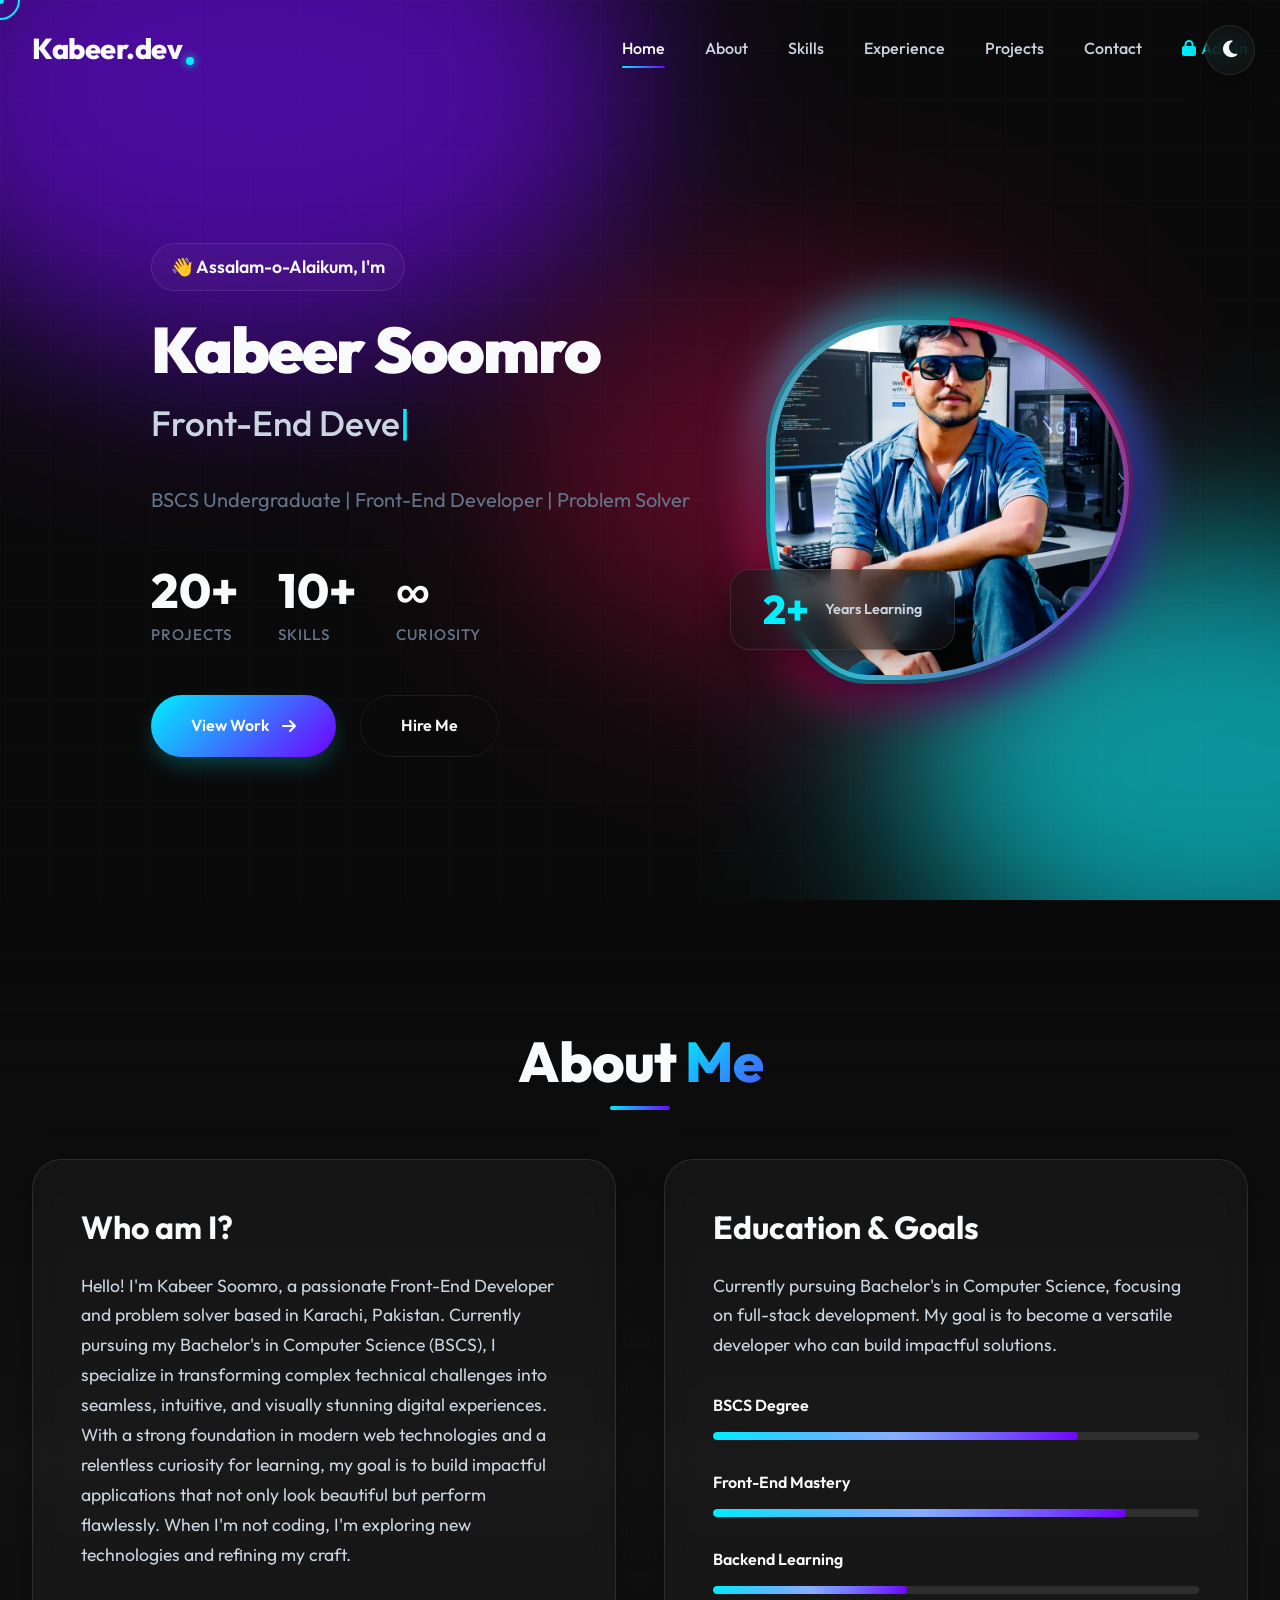
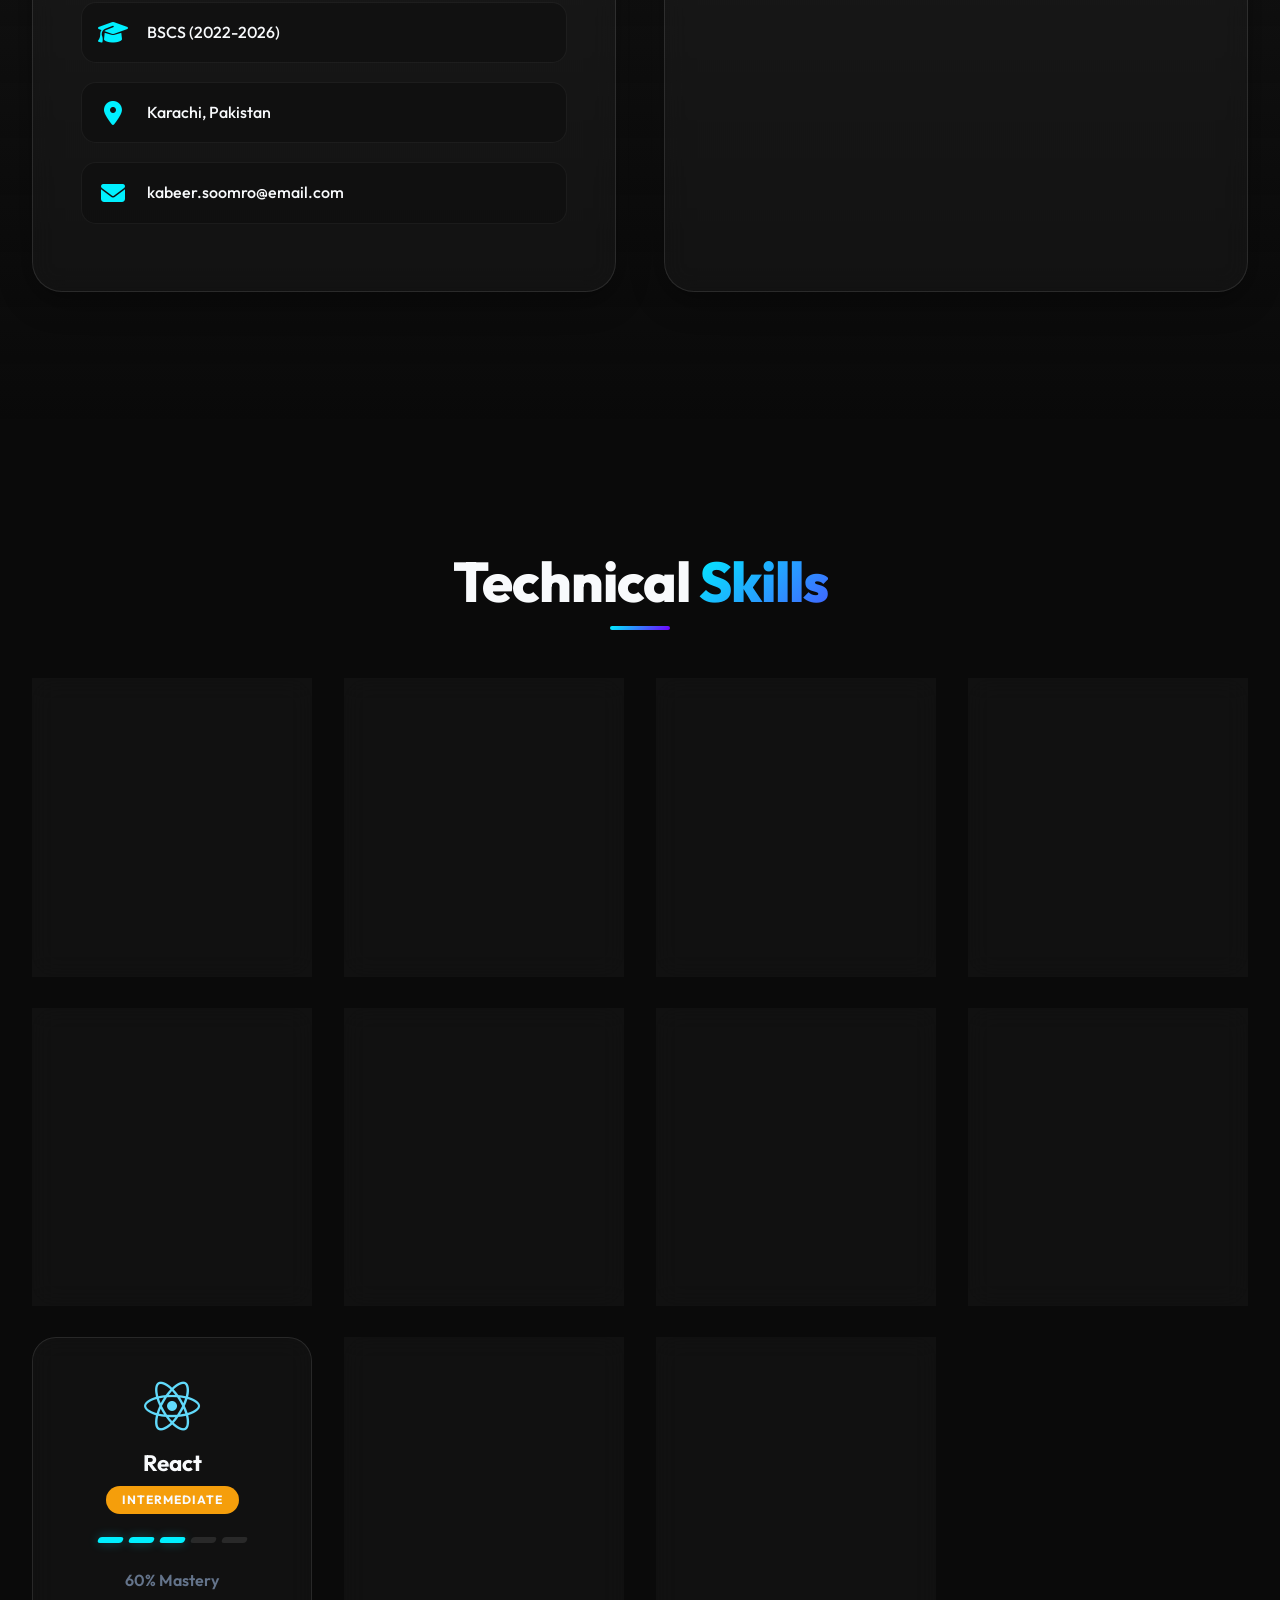
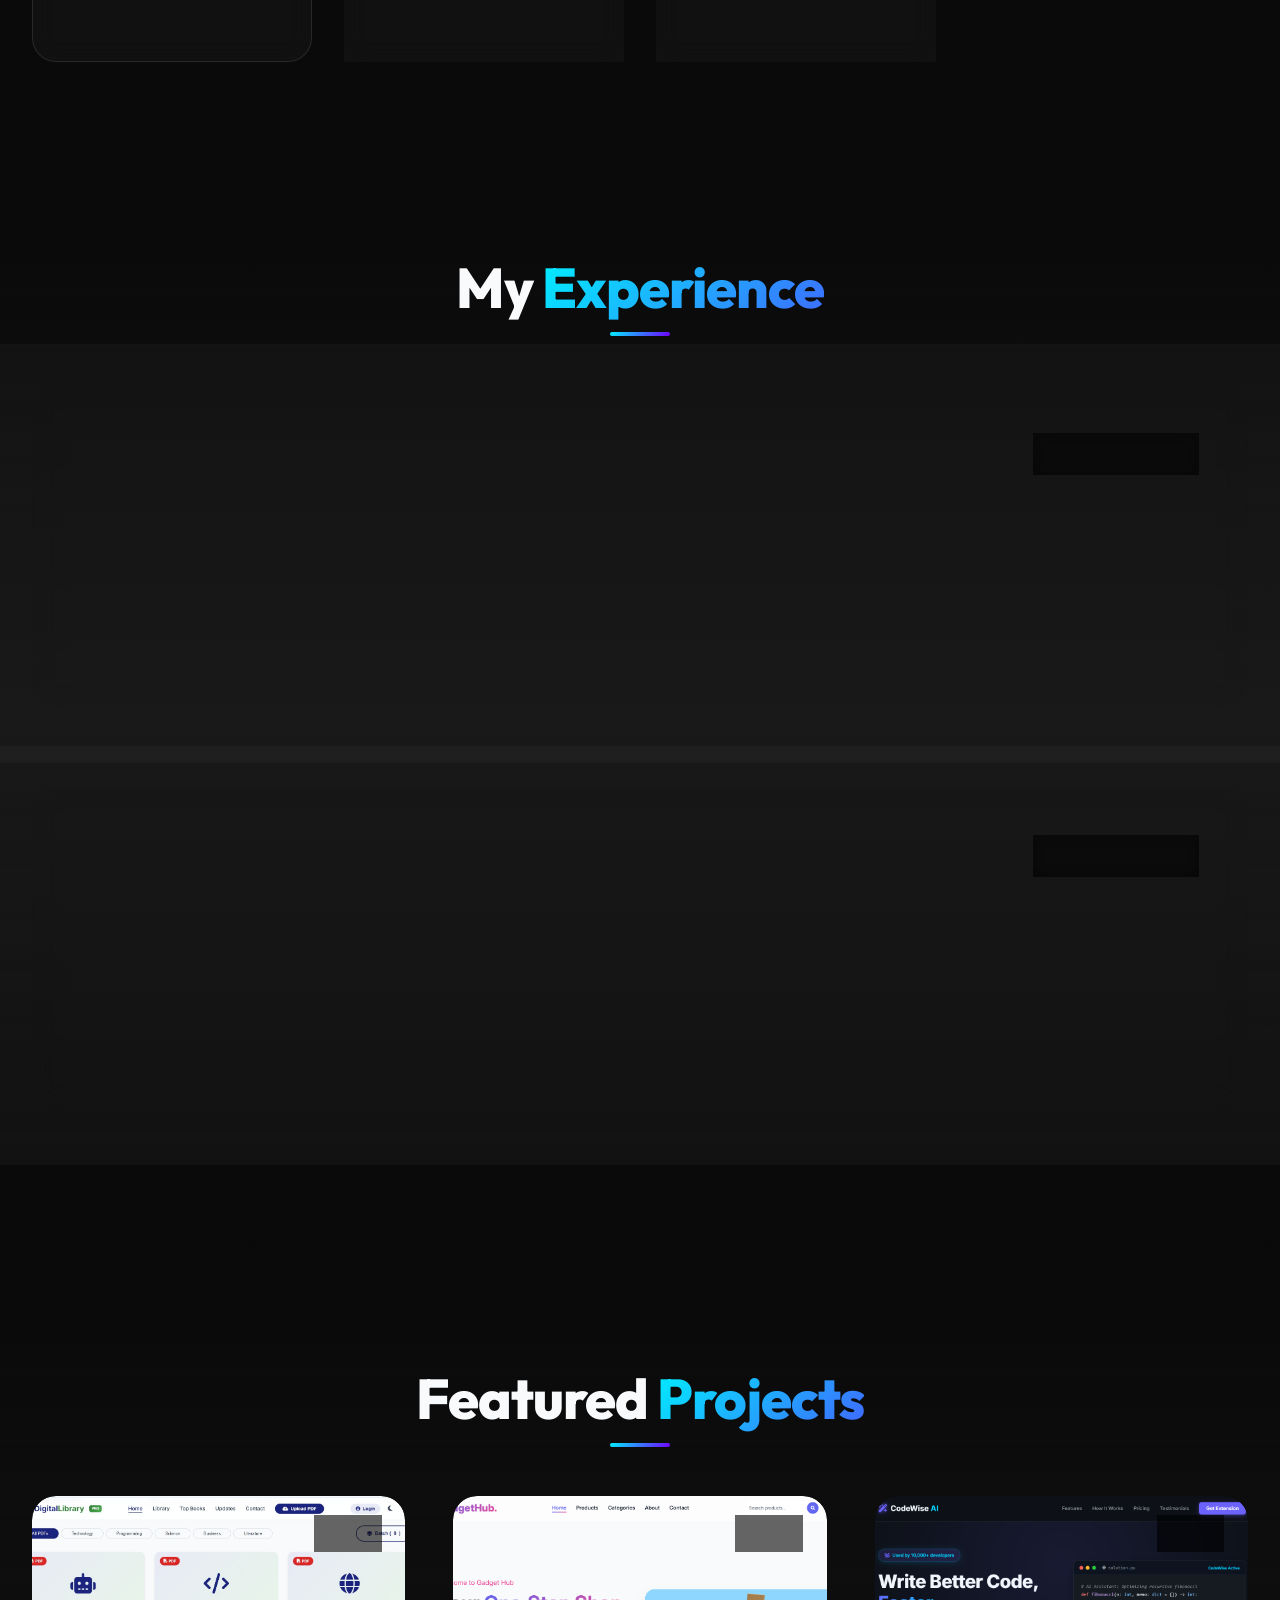
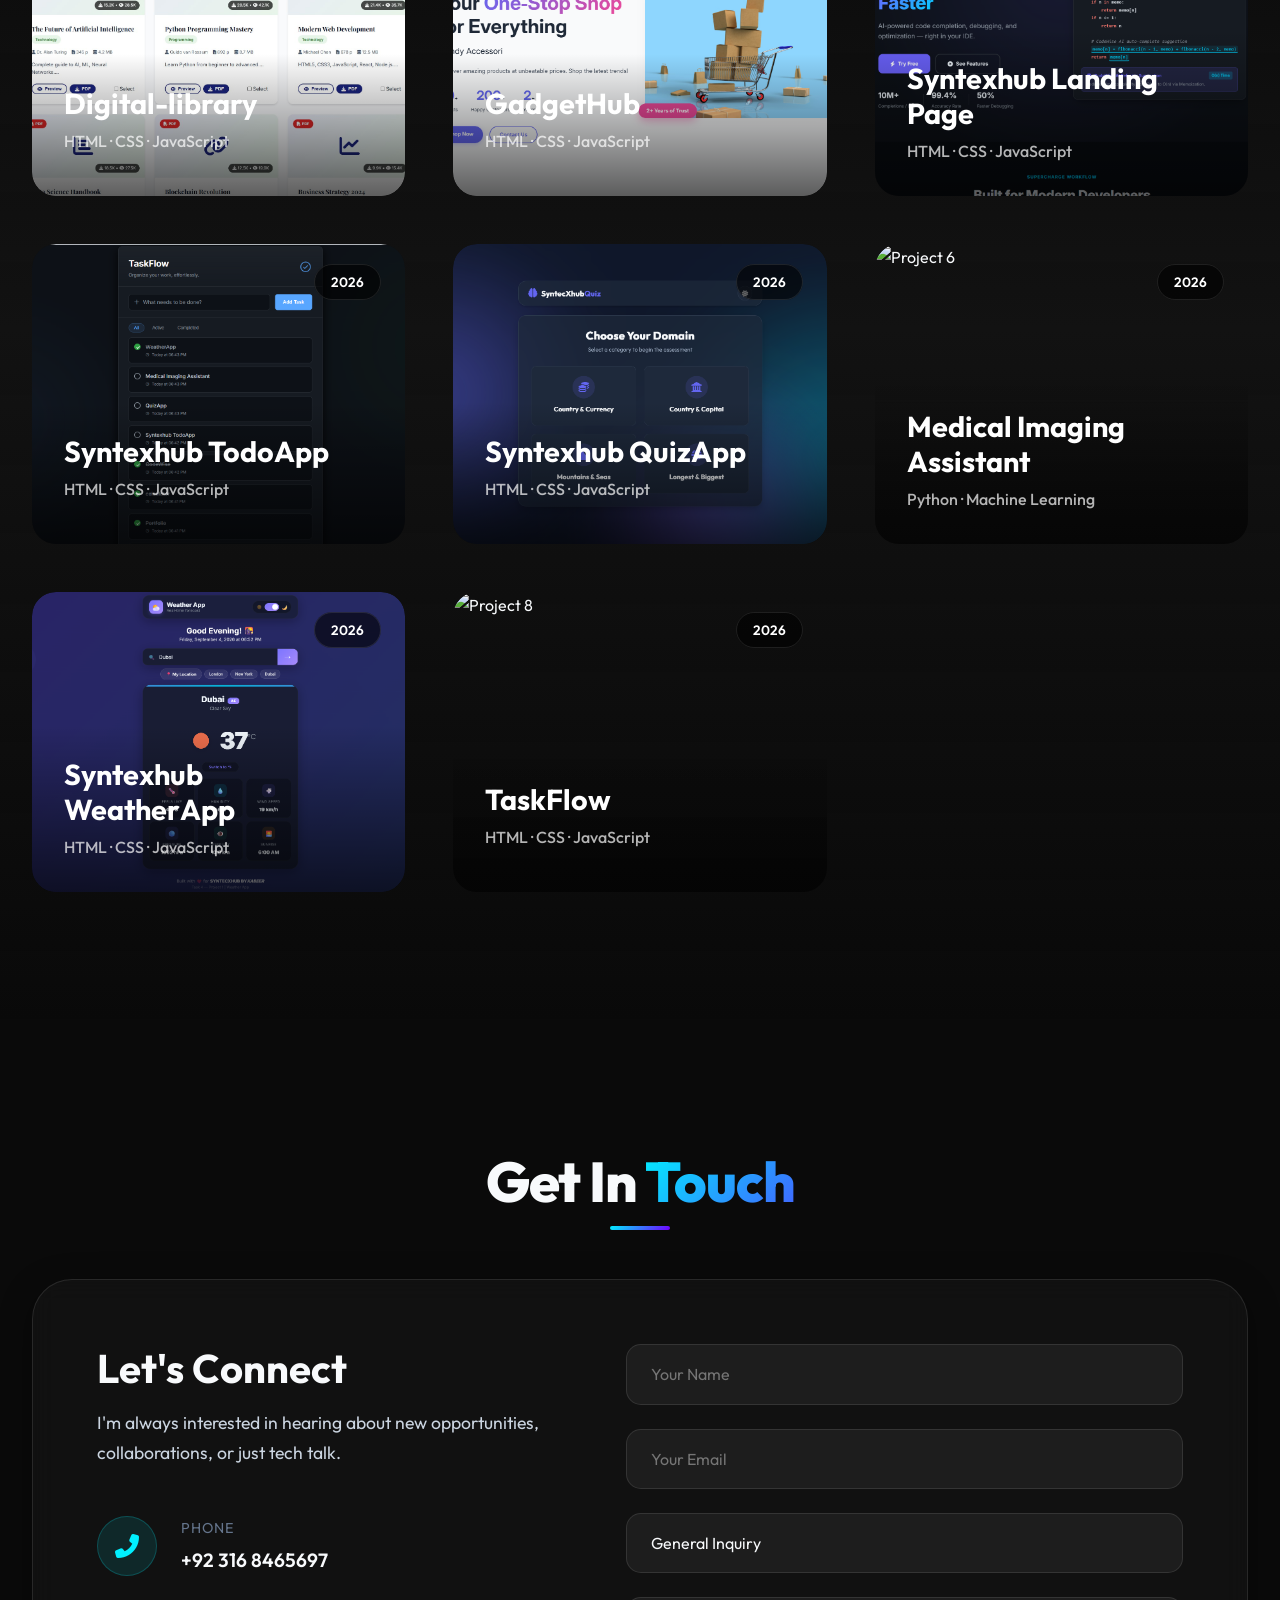
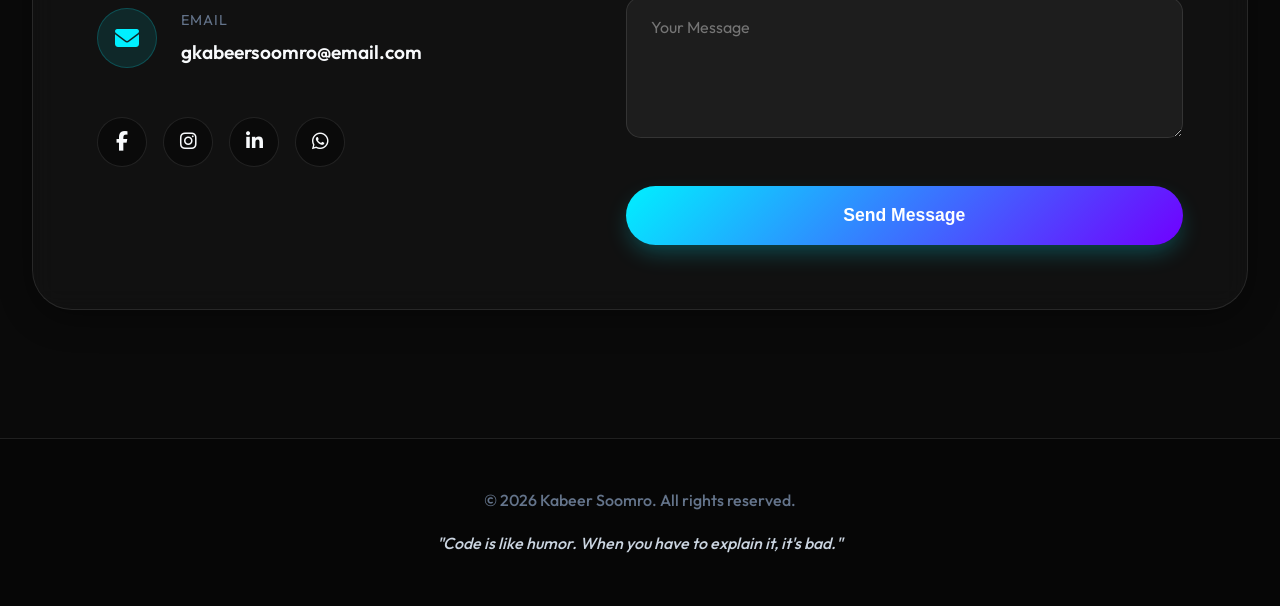
==== commit ca4b7ab3: "Update fmt.Println message from 'Hello' to 'Goodbye'" ====
--- a/index.html
+++ b/index.html
@@ -314,7 +314,7 @@
                     <!-- Project 3 -->
                     <div class="project-card animate-scale" data-tilt data-tilt-max="5" data-tilt-speed="400" data-tilt-glare="true" data-tilt-max-glare="0.2">
                         <div class="project-image">
-                            <img src="https://via.placeholder.com/400x250/10b981/ffffff?text=Syntexhub+Landing" alt="Project 3">
+                            <img src="Syntexhub_Landing_Page.jpeg" alt="Project 3">
                             <div class="project-overlay">
                                 <span class="project-year">2026</span>
                             </div>
@@ -332,7 +332,7 @@
                     <!-- Project 4 -->
                     <div class="project-card animate-scale" data-tilt data-tilt-max="5" data-tilt-speed="400" data-tilt-glare="true" data-tilt-max-glare="0.2">
                         <div class="project-image">
-                            <img src="https://via.placeholder.com/400x250/3b82f6/ffffff?text=Syntexhub+TodoApp" alt="Project 4">
+                            <img src="TodoApp.jpeg" alt="Project 4">
                             <div class="project-overlay">
                                 <span class="project-year">2026</span>
                             </div>
@@ -350,7 +350,7 @@
                     <!-- Project 5 -->
                     <div class="project-card animate-scale" data-tilt data-tilt-max="5" data-tilt-speed="400" data-tilt-glare="true" data-tilt-max-glare="0.2">
                         <div class="project-image">
-                            <img src="https://via.placeholder.com/400x250/8b5cf6/ffffff?text=Syntexhub+QuizApp" alt="Project 5">
+                            <img src="QuizApp.jpeg" alt="Project 5">
                             <div class="project-overlay">
                                 <span class="project-year">2026</span>
                             </div>
@@ -385,7 +385,7 @@
                     <!-- Project 7 -->
                     <div class="project-card animate-scale" data-tilt data-tilt-max="5" data-tilt-speed="400" data-tilt-glare="true" data-tilt-max-glare="0.2">
                         <div class="project-image">
-                            <img src="https://via.placeholder.com/400x250/f59e0b/ffffff?text=Weather+App" alt="Project 7">
+                            <img src="Weather_App.jpeg" alt="Project 7">
                             <div class="project-overlay">
                                 <span class="project-year">2026</span>
                             </div>
@@ -396,6 +396,24 @@
                             <div class="project-links">
                                 <a href="https://github.com/KabirSoomro/Syntexhub_WeatherApp" target="_blank"><i class="fab fa-github"></i> Code</a>
                                 <a href="https://kabirsoomro.github.io/Syntexhub_WeatherApp/" target="_blank"><i class="fas fa-external-link-alt"></i> Live</a>
+                            </div>
+                        </div>
+                    </div>
+
+                    <!-- Project 8 -->
+                    <div class="project-card animate-scale" data-tilt data-tilt-max="5" data-tilt-speed="400" data-tilt-glare="true" data-tilt-max-glare="0.2">
+                        <div class="project-image">
+                            <img src="TaskFlow.jpeg" alt="Project 8">
+                            <div class="project-overlay">
+                                <span class="project-year">2026</span>
+                            </div>
+                        </div>
+                        <div class="project-content">
+                            <h3>TaskFlow</h3>
+                            <p>HTML · CSS · JavaScript</p>
+                            <div class="project-links">
+                                <a href="#" target="_blank"><i class="fab fa-github"></i> Code</a>
+                                <a href="#" target="_blank"><i class="fas fa-external-link-alt"></i> Live</a>
                             </div>
                         </div>
                     </div>
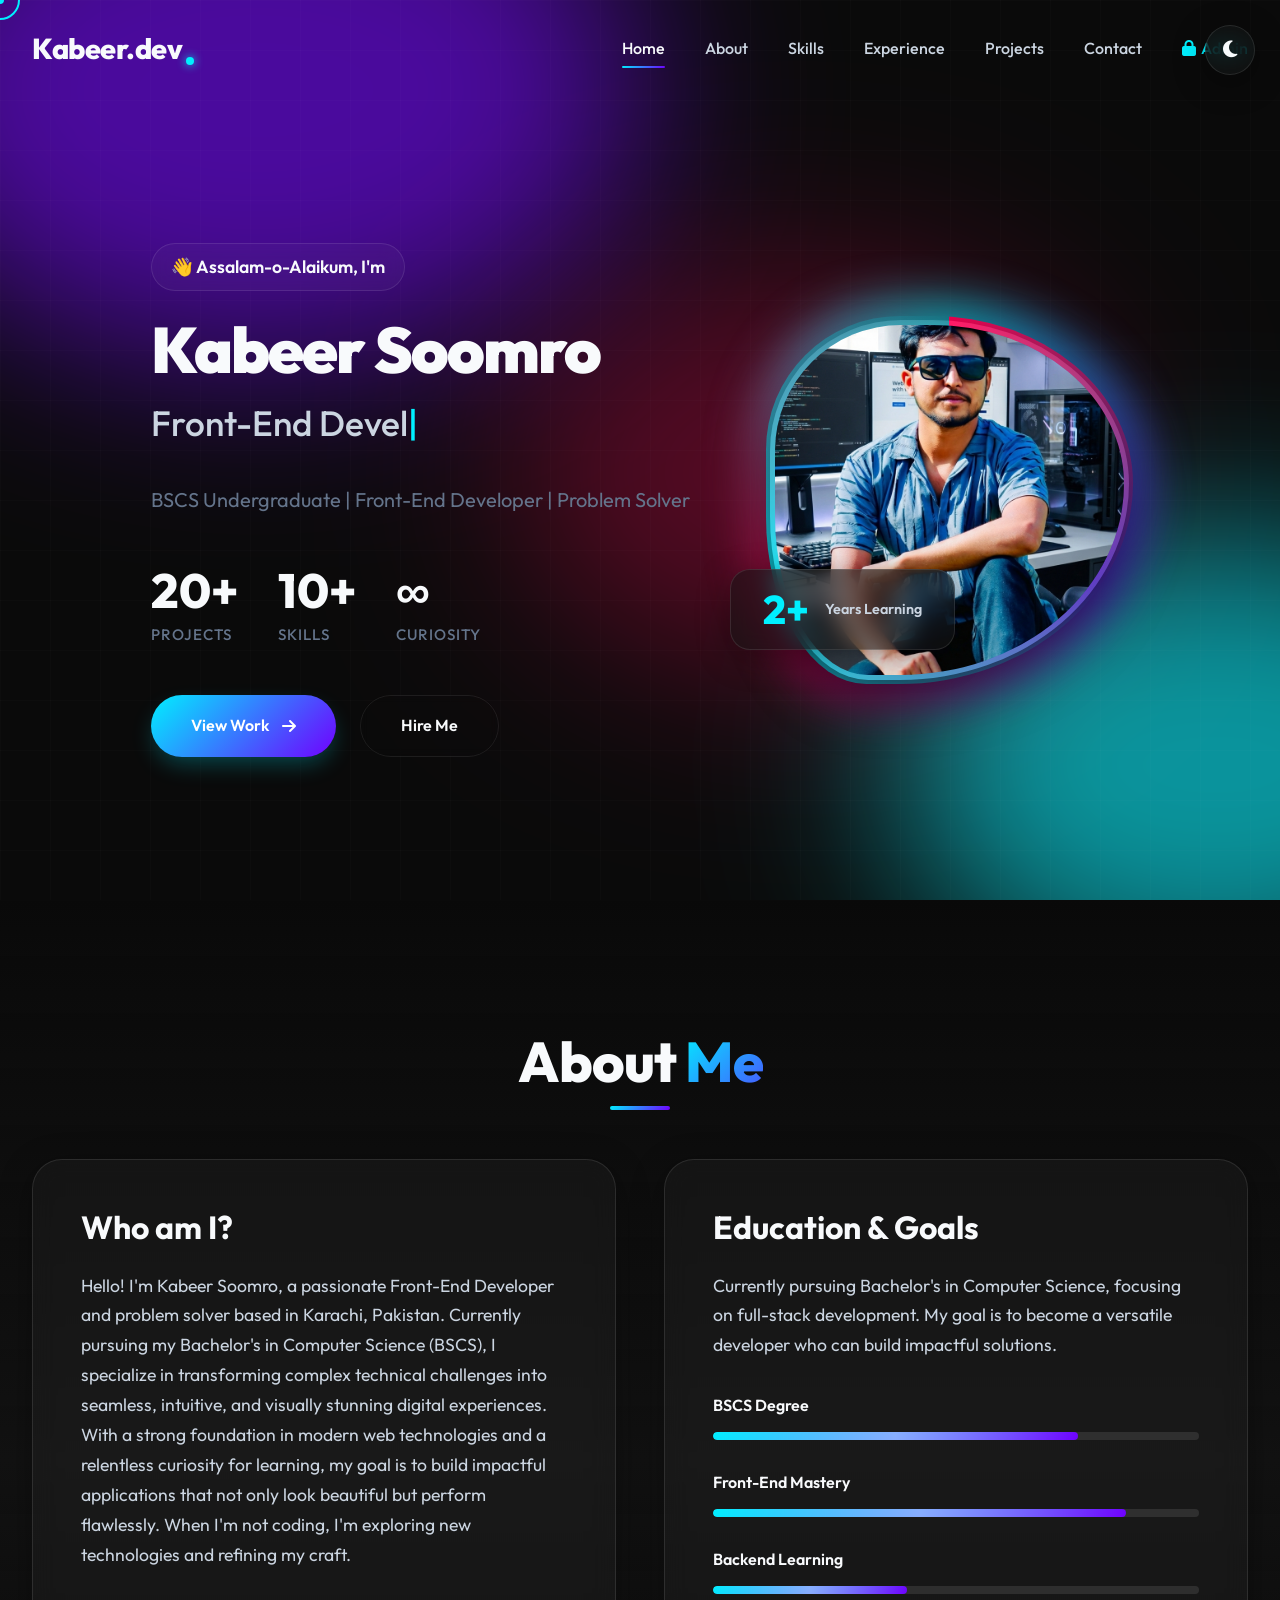
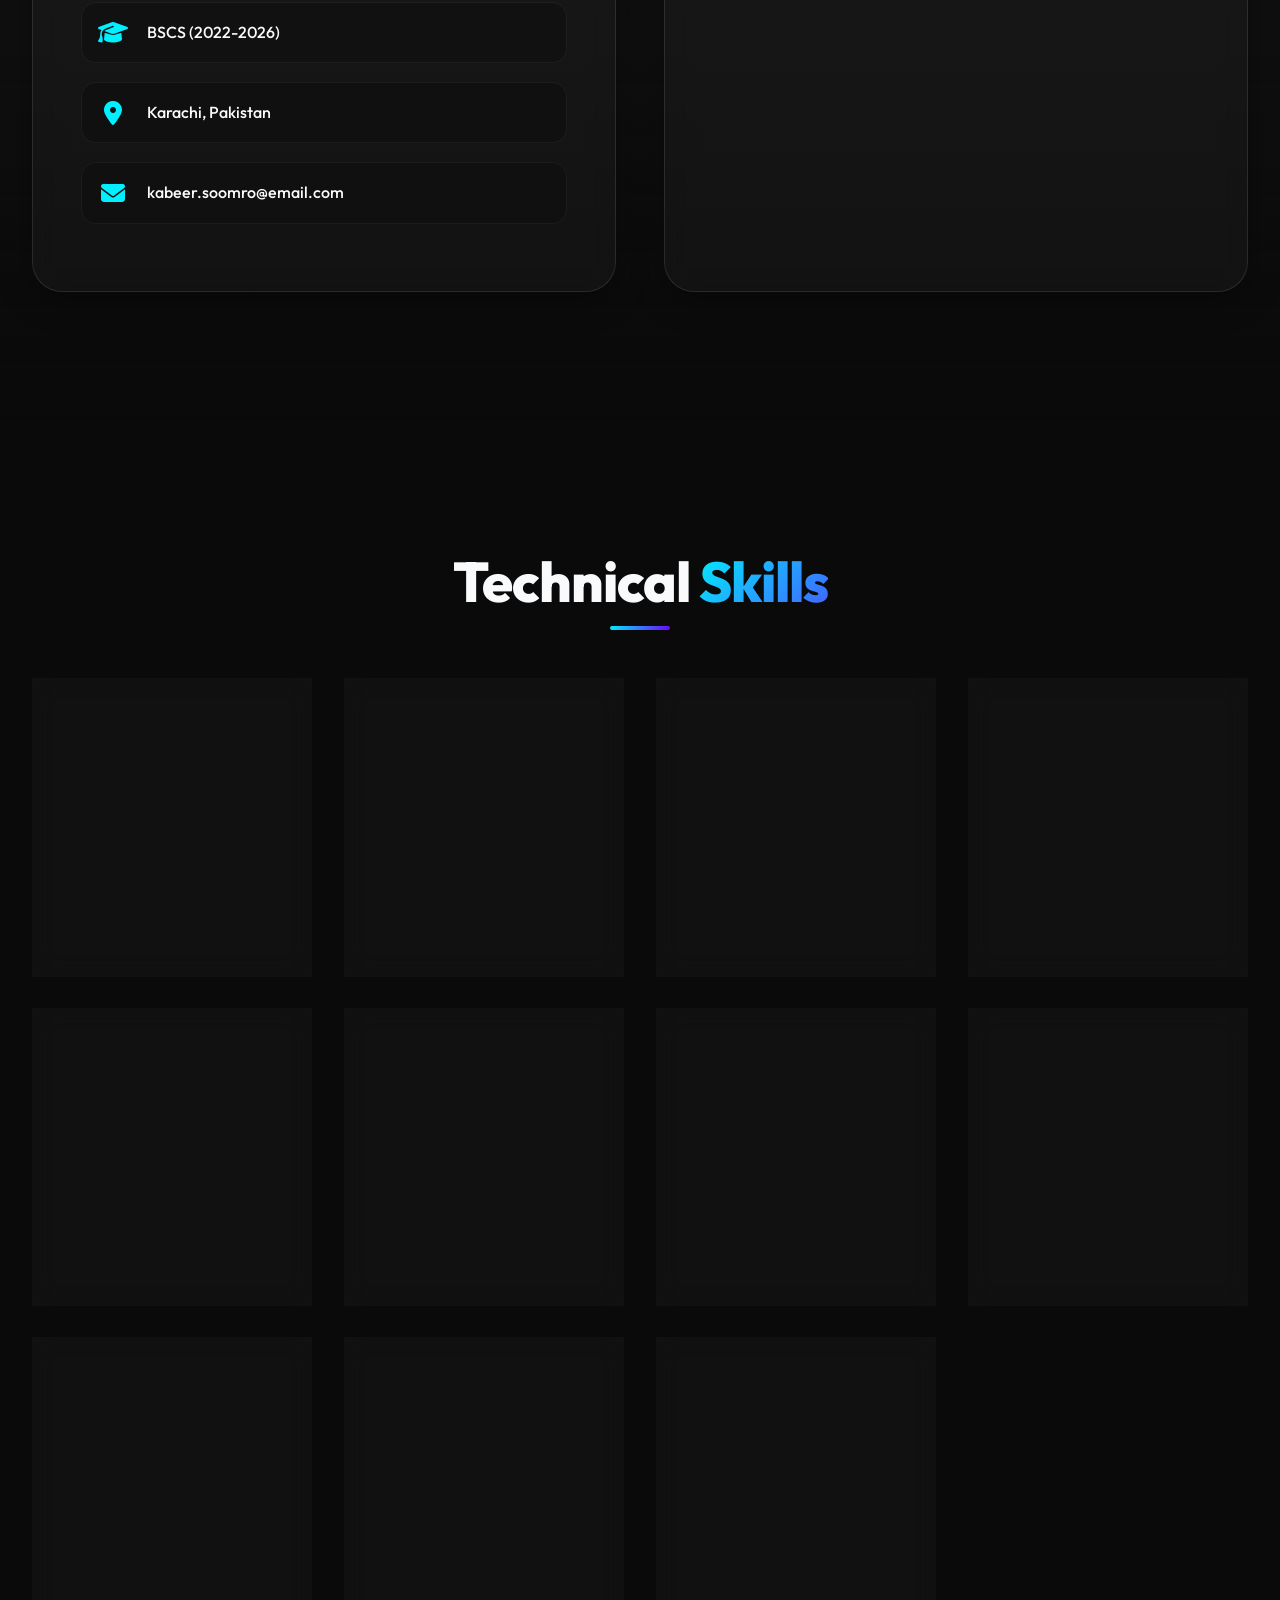
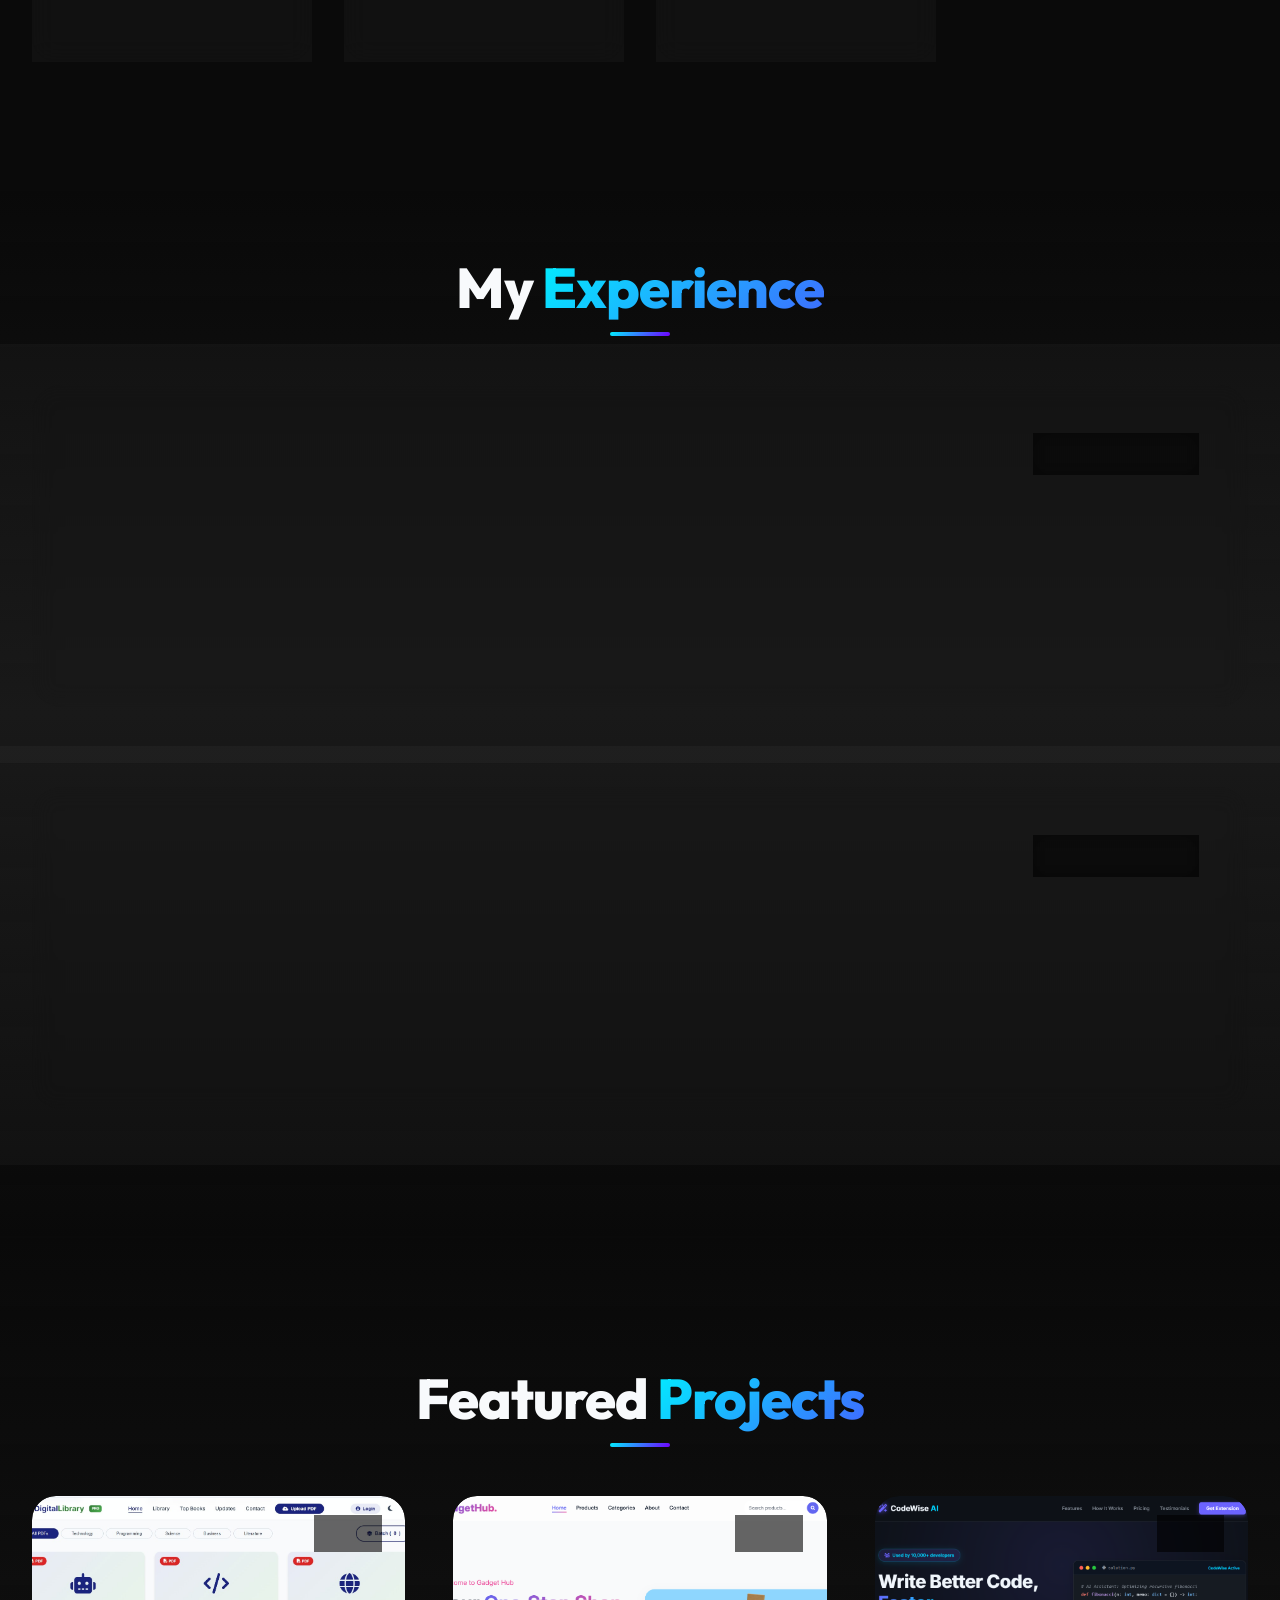
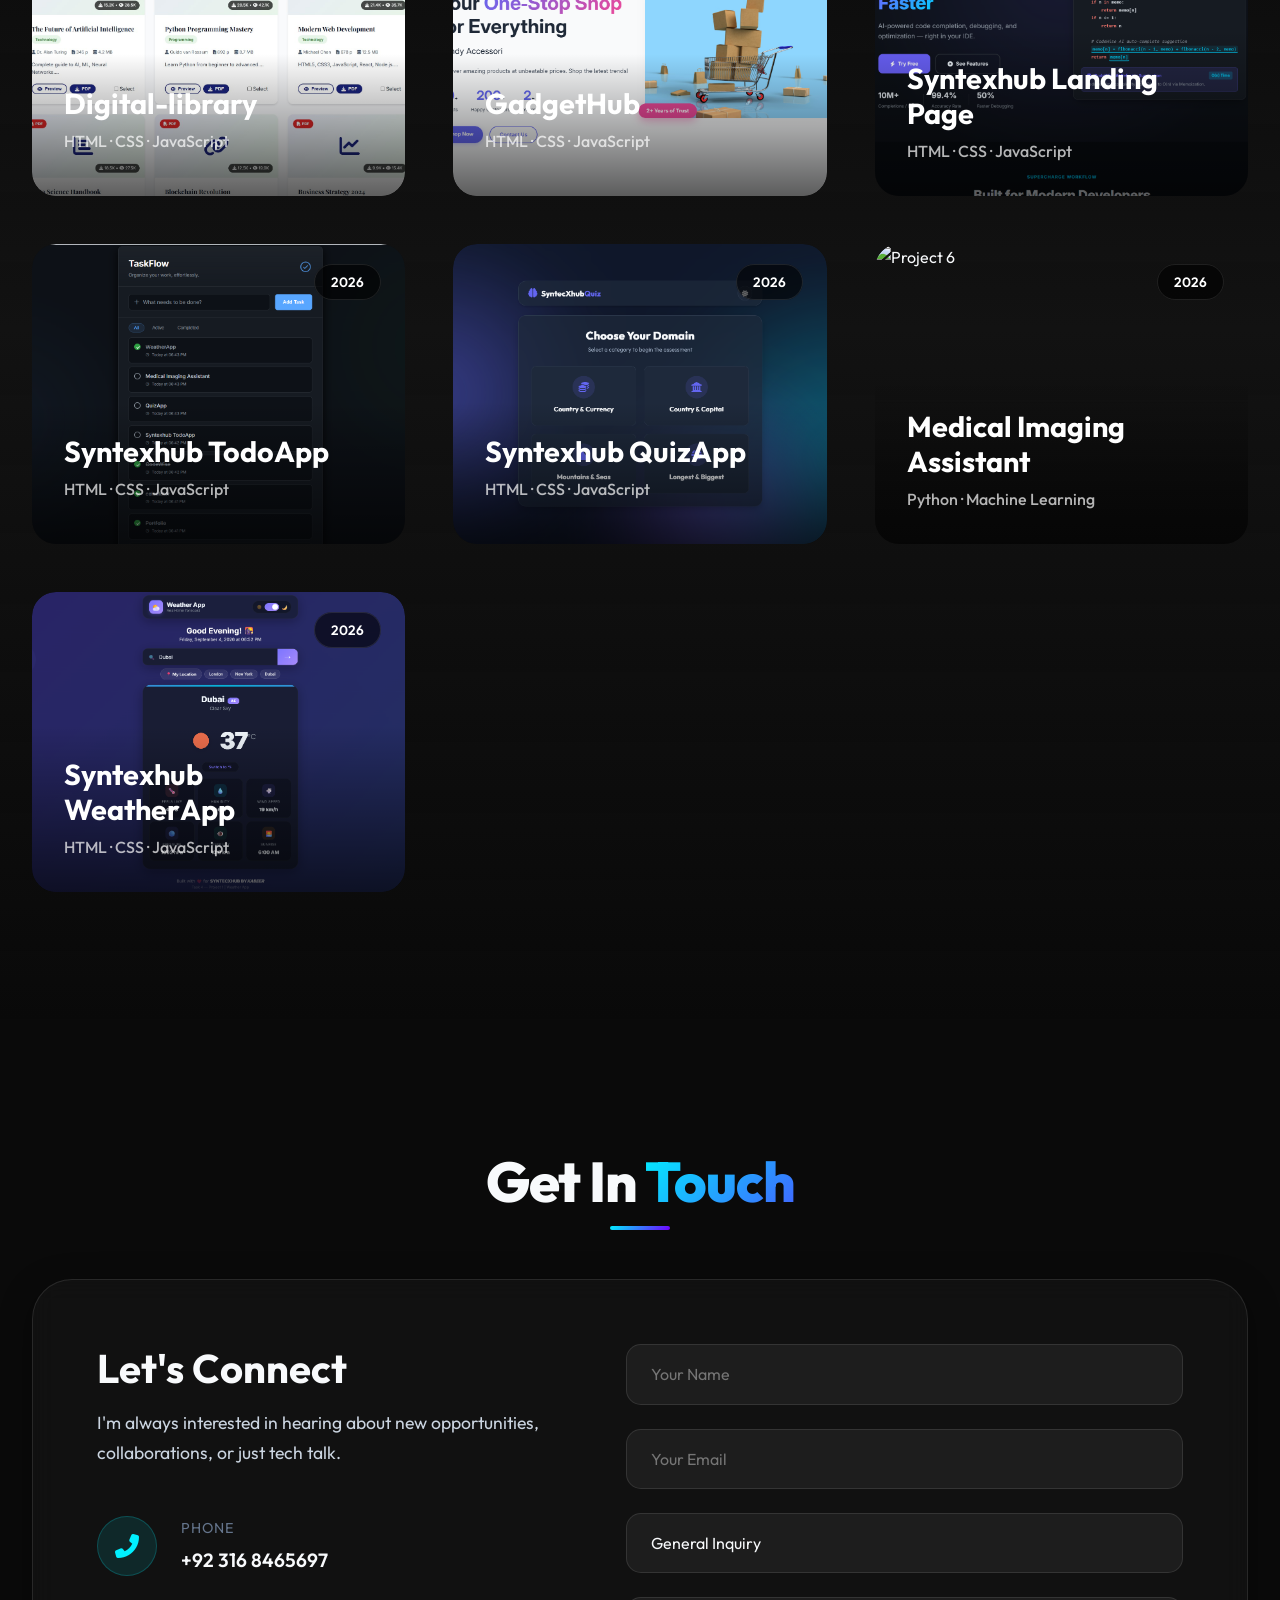
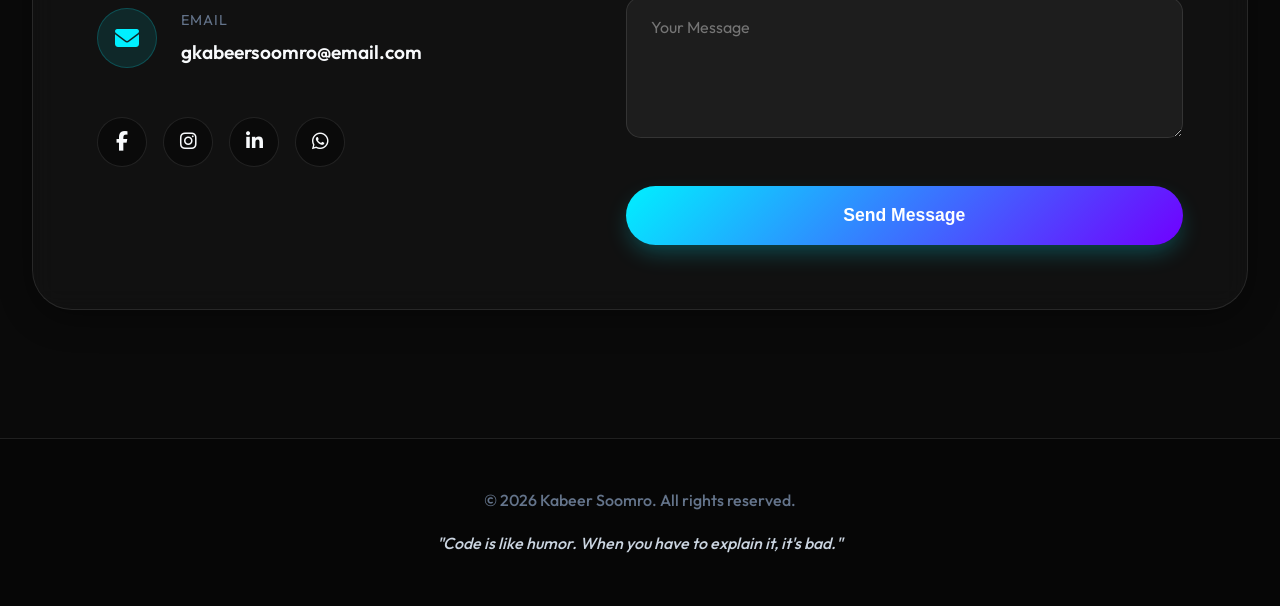
==== commit 4c6530c7: "Update print statement from 'Hello' to 'Goodbye'" ====
--- a/index.html
+++ b/index.html
@@ -399,23 +399,6 @@
                             </div>
                         </div>
                     </div>
-
-                    <!-- Project 8 -->
-                    <div class="project-card animate-scale" data-tilt data-tilt-max="5" data-tilt-speed="400" data-tilt-glare="true" data-tilt-max-glare="0.2">
-                        <div class="project-image">
-                            <img src="TaskFlow.jpeg" alt="Project 8">
-                            <div class="project-overlay">
-                                <span class="project-year">2026</span>
-                            </div>
-                        </div>
-                        <div class="project-content">
-                            <h3>TaskFlow</h3>
-                            <p>HTML · CSS · JavaScript</p>
-                            <div class="project-links">
-                                <a href="#" target="_blank"><i class="fab fa-github"></i> Code</a>
-                                <a href="#" target="_blank"><i class="fas fa-external-link-alt"></i> Live</a>
-                            </div>
-                        </div>
                     </div>
                 </div>
             </div>
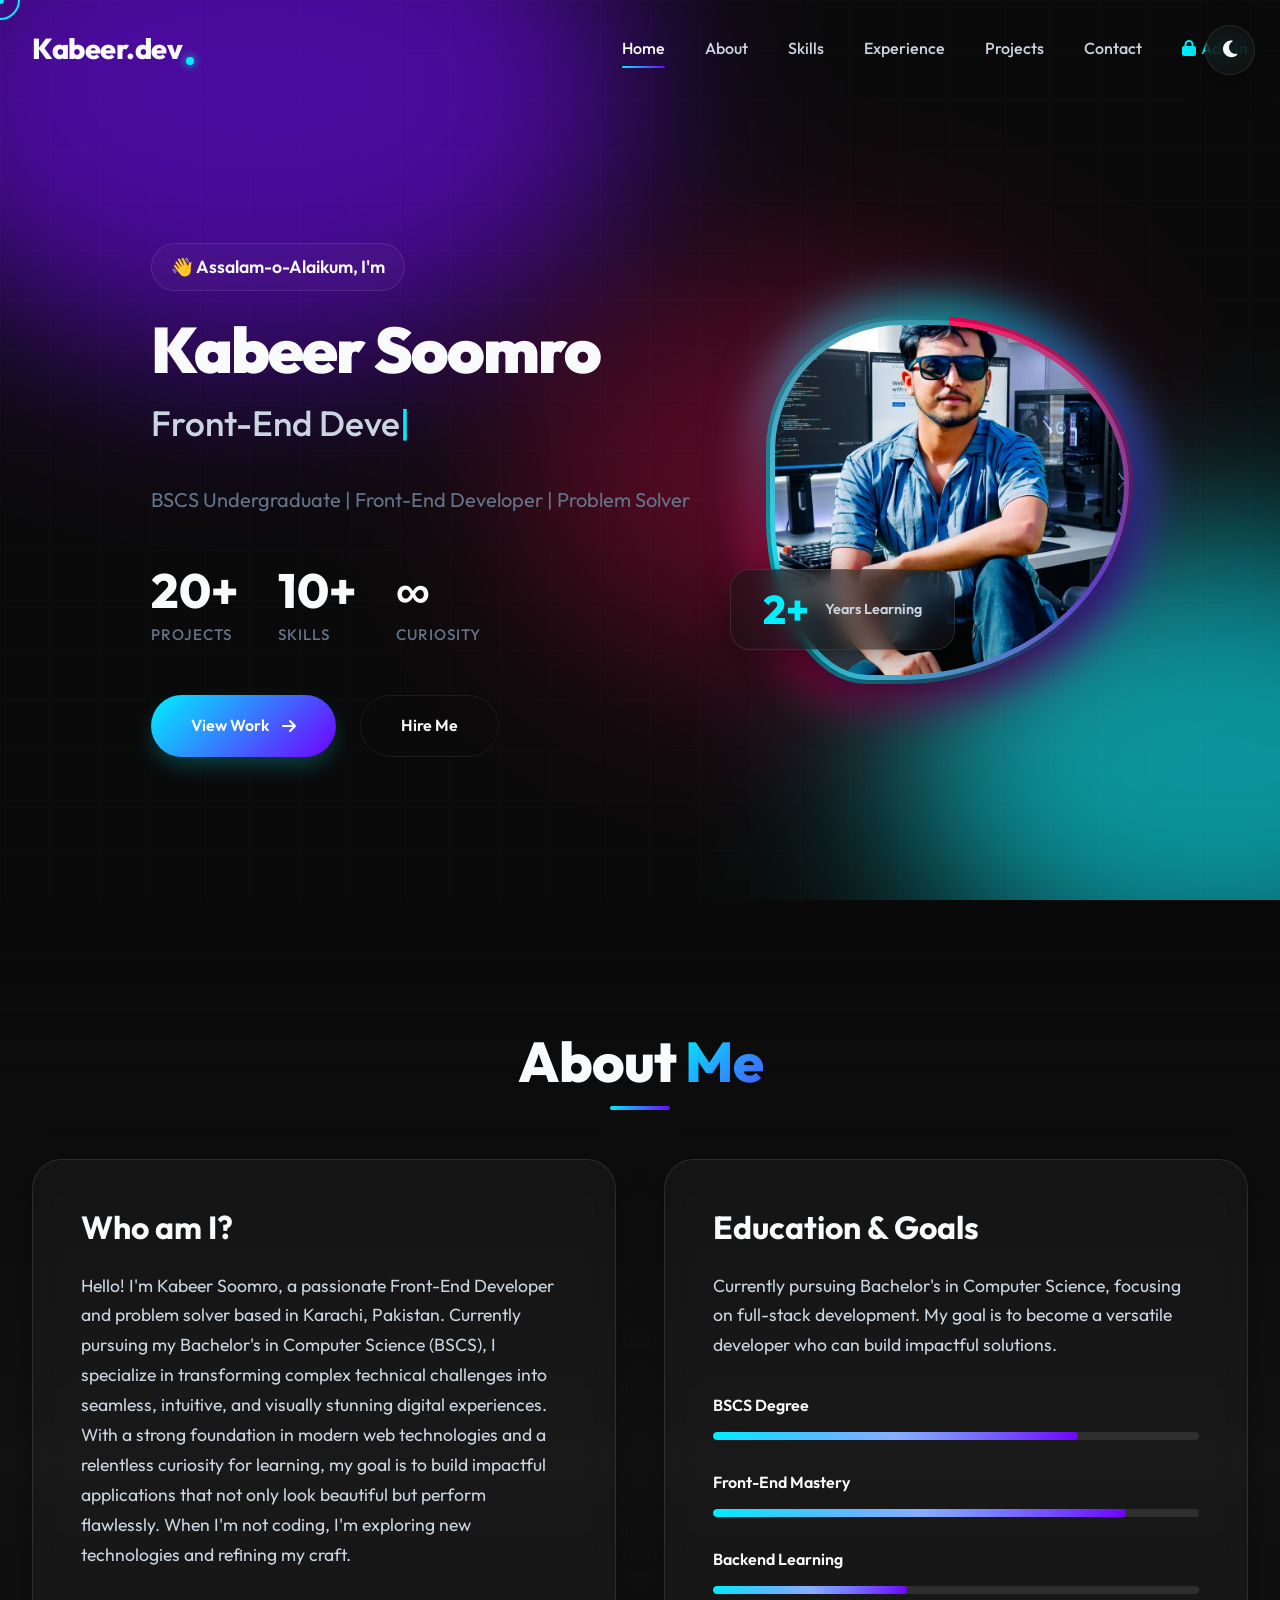
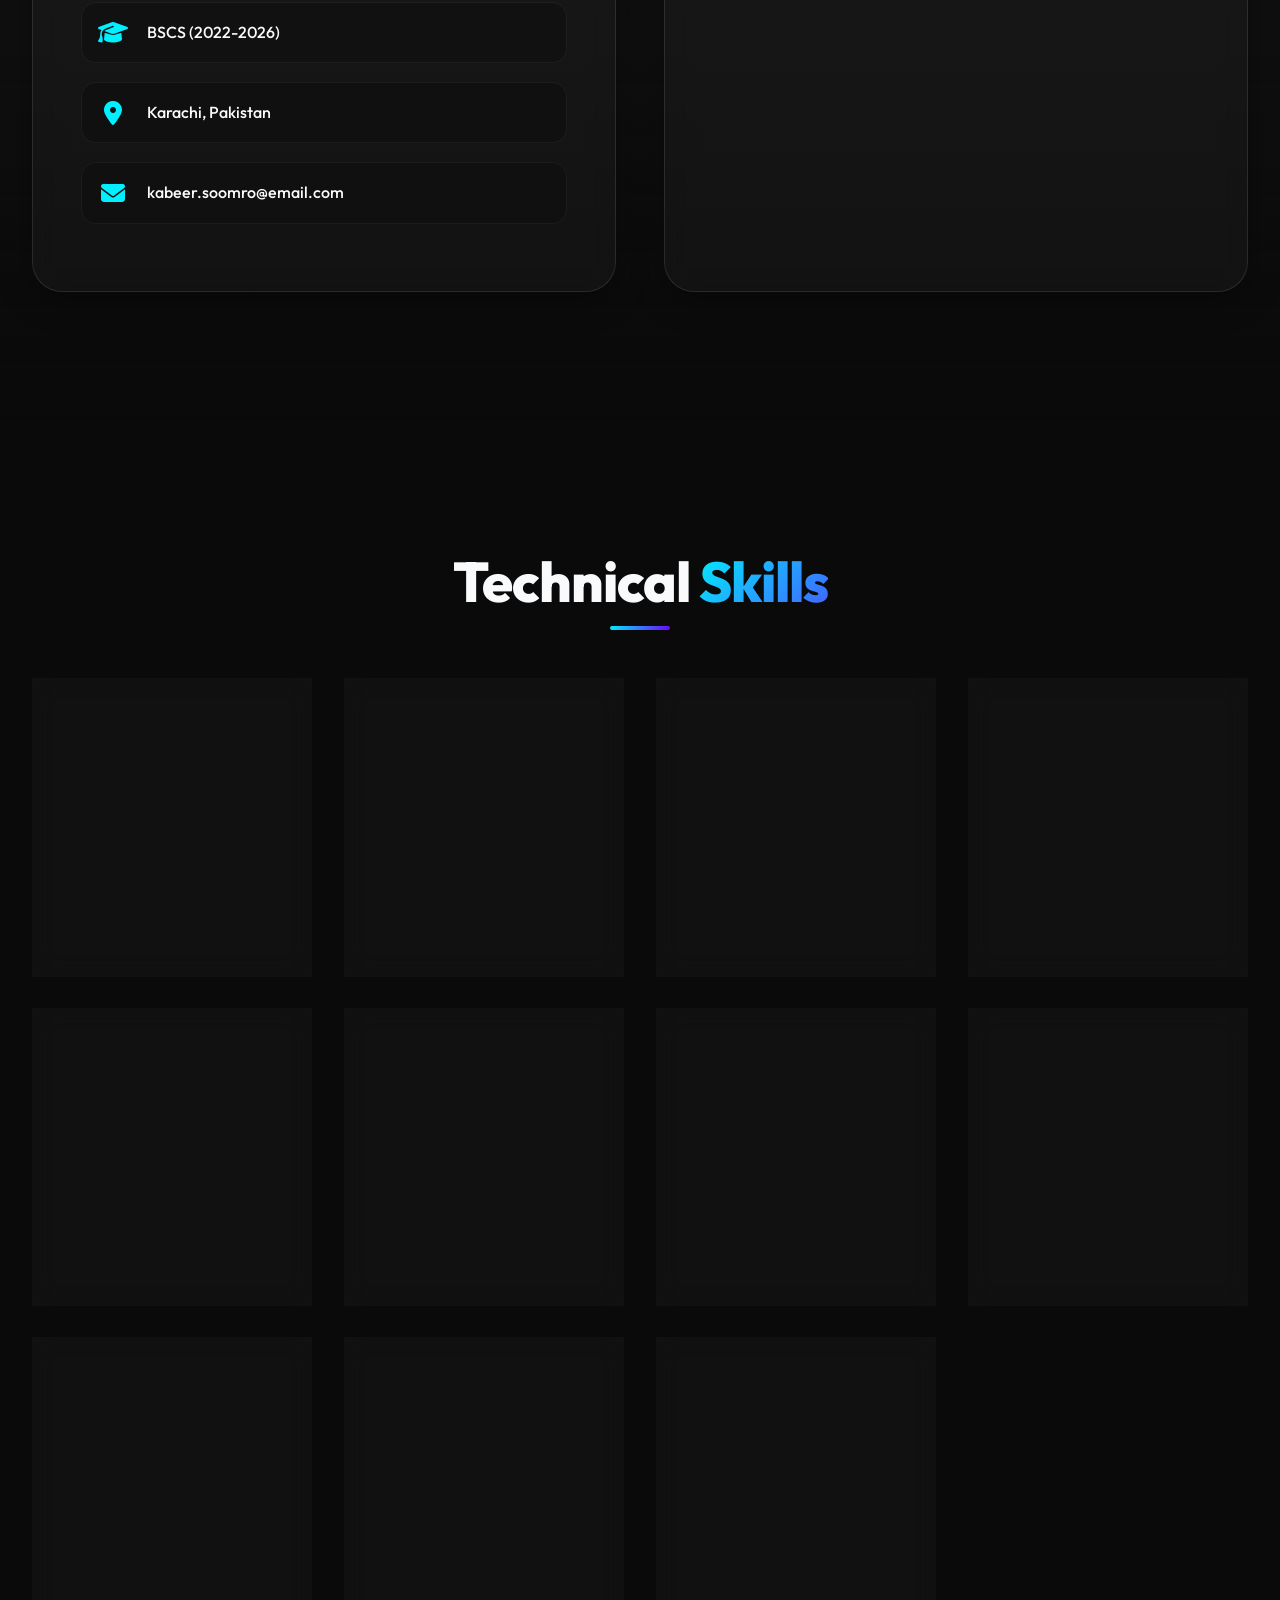
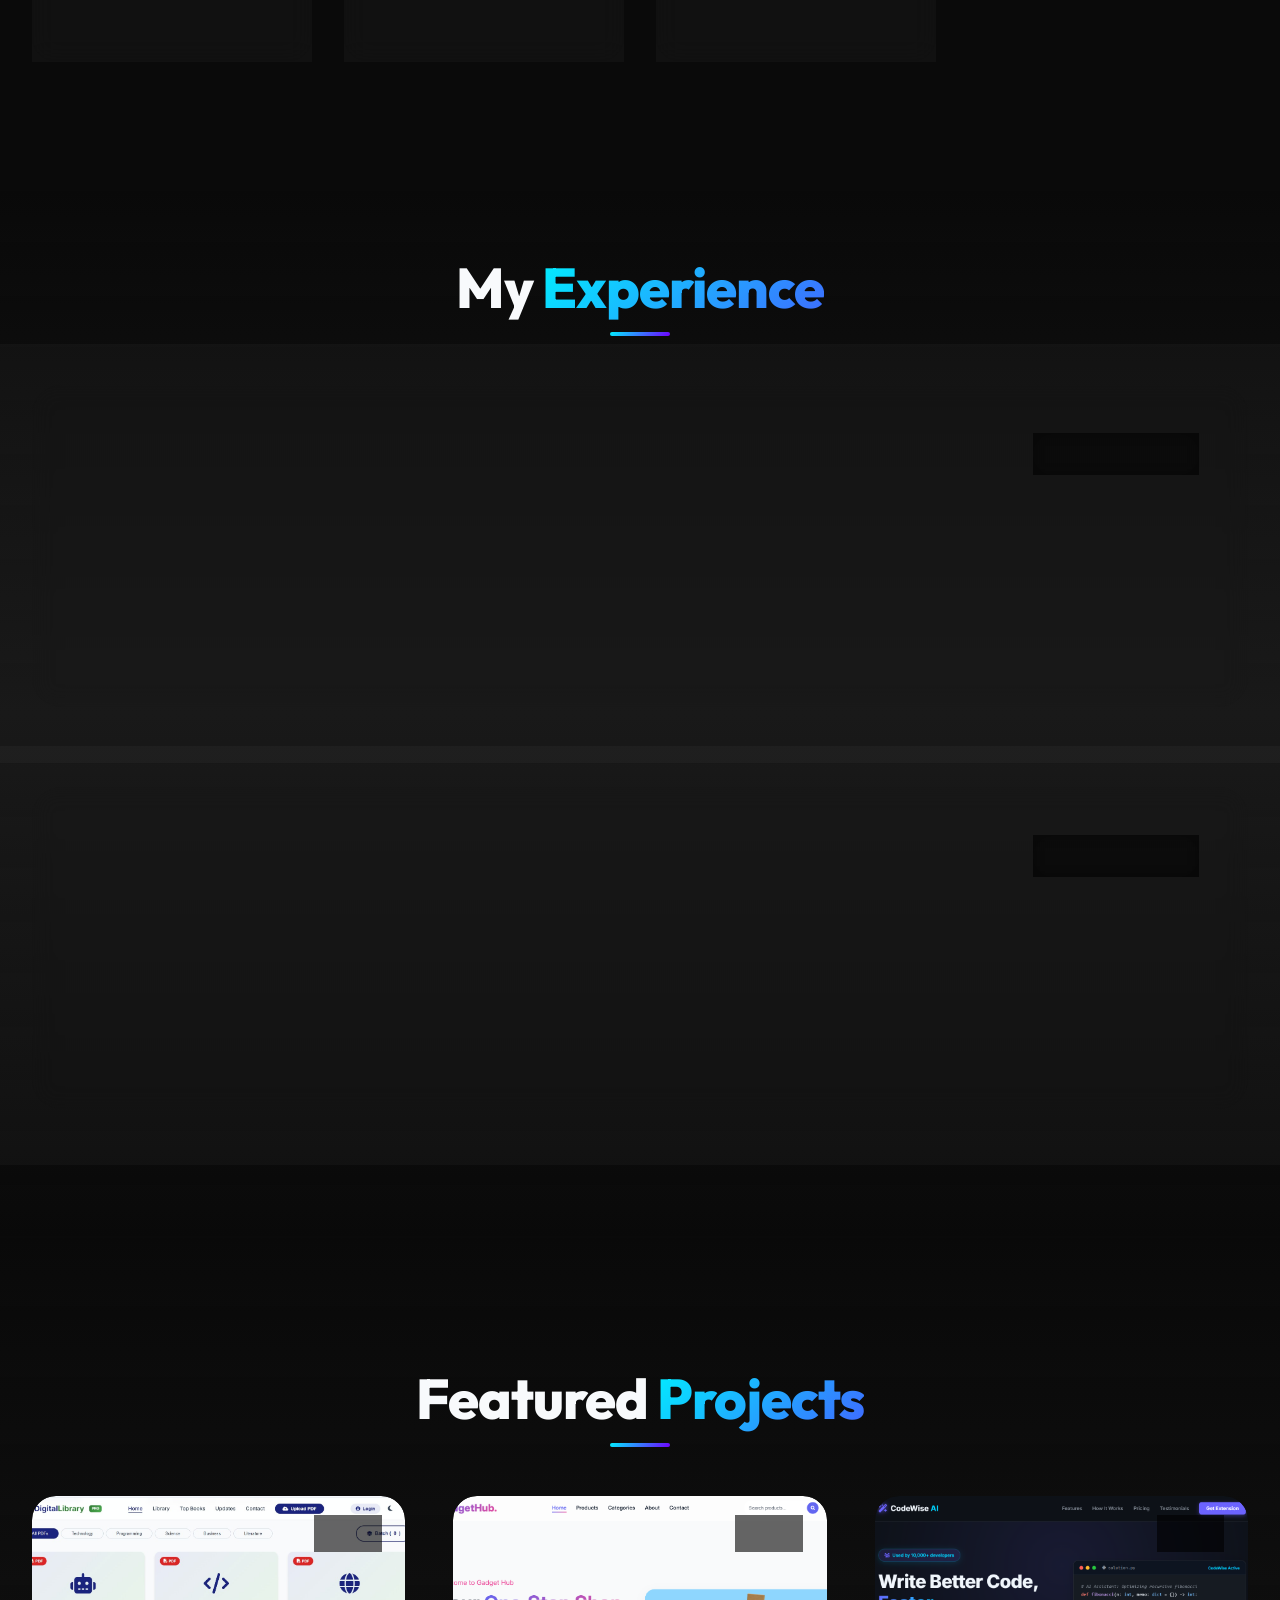
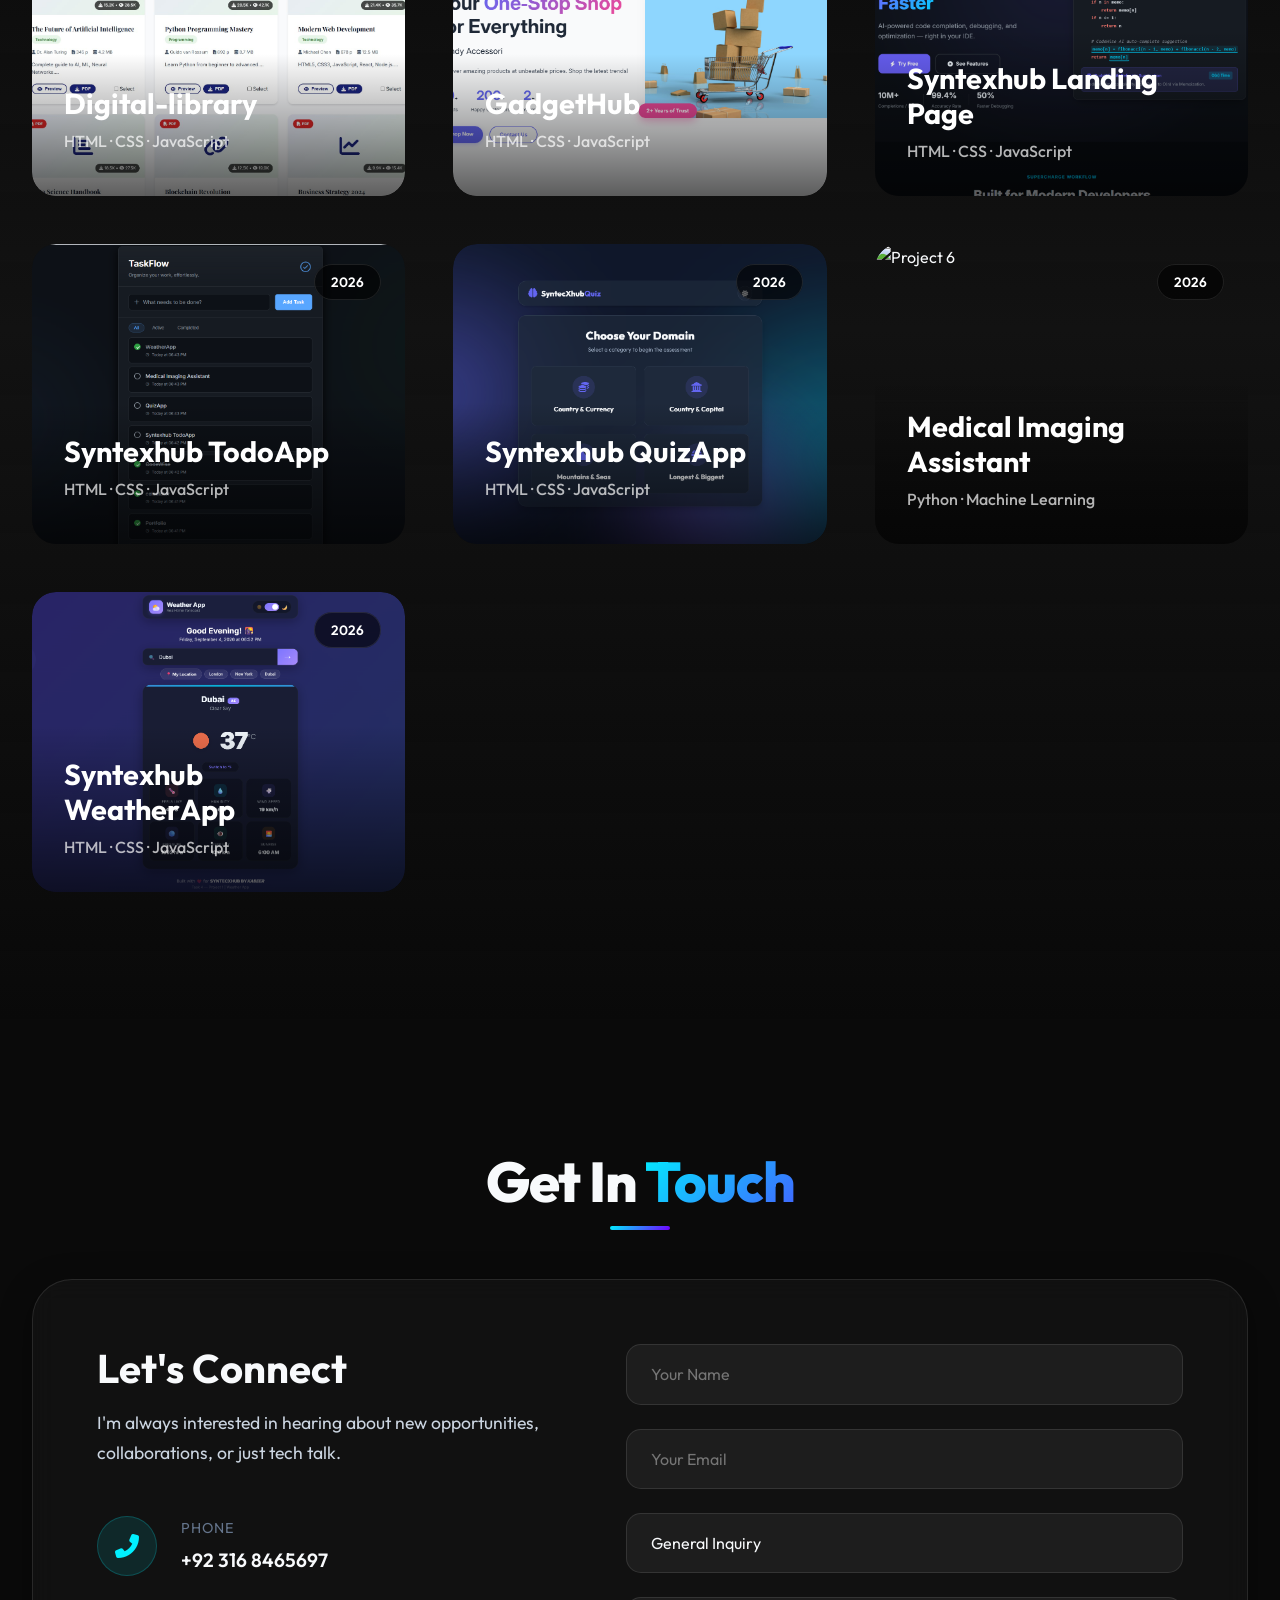
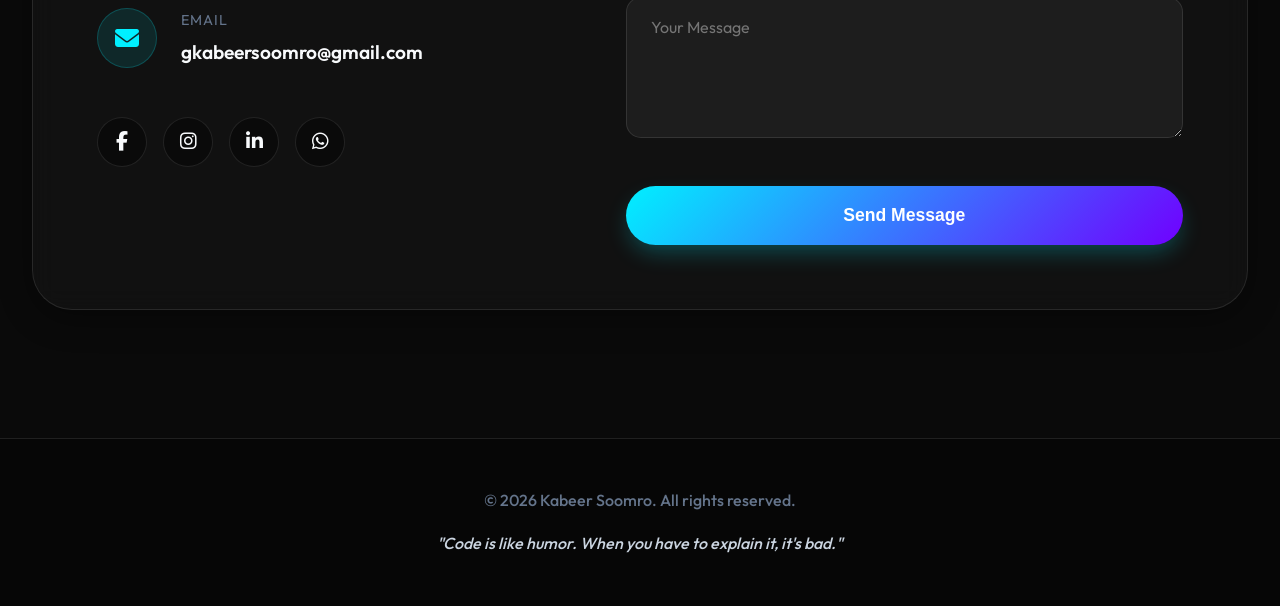
==== commit 587e95d1: "Update print statement from 'Hello' to 'Goodbye'" ====
--- a/index.html
+++ b/index.html
@@ -1,5 +1,6 @@
 <!DOCTYPE html>
 <html lang="en">
+
 <head>
     <meta charset="UTF-8">
     <meta name="viewport" content="width=device-width, initial-scale=1.0">
@@ -7,10 +8,12 @@
     <!-- Font Awesome 6 -->
     <link rel="stylesheet" href="https://cdnjs.cloudflare.com/ajax/libs/font-awesome/6.4.0/css/all.min.css">
     <!-- Google Fonts -->
-    <link href="https://fonts.googleapis.com/css2?family=Outfit:wght@300;400;500;600;700;800;900&display=swap" rel="stylesheet">
+    <link href="https://fonts.googleapis.com/css2?family=Outfit:wght@300;400;500;600;700;800;900&display=swap"
+        rel="stylesheet">
     <!-- External CSS -->
     <link rel="stylesheet" href="style.css">
 </head>
+
 <body>
     <!-- Scroll Progress Bar -->
     <div class="scroll-progress" id="scrollProgress"></div>
@@ -51,7 +54,8 @@
                 <li><a href="#experience">Experience</a></li>
                 <li><a href="#projects">Projects</a></li>
                 <li><a href="#contact">Contact</a></li>
-                <li><a href="admin.html" style="color: var(--accent-primary);"><i class="fas fa-lock" style="margin-right: 5px;"></i>Admin</a></li>
+                <li><a href="admin.html" style="color: var(--accent-primary);"><i class="fas fa-lock"
+                            style="margin-right: 5px;"></i>Admin</a></li>
             </ul>
             <div class="nav-toggle" id="navToggle">
                 <i class="fas fa-bars"></i>
@@ -68,7 +72,7 @@
                     <h1 class="glitch-text">Kabeer Soomro</h1>
                     <h2 class="typed-text" id="typedText"></h2>
                     <p class="hero-description">BSCS Undergraduate | Front-End Developer | Problem Solver</p>
-                    
+
                     <!-- Hero Stats -->
                     <div class="hero-stats">
                         <div class="stat-item">
@@ -109,13 +113,20 @@
         <section id="about" class="about">
             <div class="container">
                 <h2 class="section-title">About <span class="gradient-text">Me</span></h2>
-                
+
                 <div class="about-grid">
                     <!-- About Card 1 -->
-                    <div class="about-card animate-slide-left" data-tilt data-tilt-max="5" data-tilt-speed="400" data-tilt-glare="true" data-tilt-max-glare="0.2">
+                    <div class="about-card animate-slide-left" data-tilt data-tilt-max="5" data-tilt-speed="400"
+                        data-tilt-glare="true" data-tilt-max-glare="0.2">
                         <h3>Who am I?</h3>
-                        <p>Hello! I'm Kabeer Soomro, a passionate Front-End Developer and problem solver based in Karachi, Pakistan. Currently pursuing my Bachelor's in Computer Science (BSCS), I specialize in transforming complex technical challenges into seamless, intuitive, and visually stunning digital experiences. With a strong foundation in modern web technologies and a relentless curiosity for learning, my goal is to build impactful applications that not only look beautiful but perform flawlessly. When I'm not coding, I'm exploring new technologies and refining my craft.</p>
-                        
+                        <p>Hello! I'm Kabeer Soomro, a passionate Front-End Developer and problem solver based in
+                            Karachi, Pakistan. Currently pursuing my Bachelor's in Computer Science (BSCS), I specialize
+                            in transforming complex technical challenges into seamless, intuitive, and visually stunning
+                            digital experiences. With a strong foundation in modern web technologies and a relentless
+                            curiosity for learning, my goal is to build impactful applications that not only look
+                            beautiful but perform flawlessly. When I'm not coding, I'm exploring new technologies and
+                            refining my craft.</p>
+
                         <div class="personal-details">
                             <div class="detail-item">
                                 <i class="fas fa-graduation-cap"></i>
@@ -133,10 +144,12 @@
                     </div>
 
                     <!-- About Card 2 -->
-                    <div class="about-card animate-slide-right" data-tilt data-tilt-max="5" data-tilt-speed="400" data-tilt-glare="true" data-tilt-max-glare="0.2">
+                    <div class="about-card animate-slide-right" data-tilt data-tilt-max="5" data-tilt-speed="400"
+                        data-tilt-glare="true" data-tilt-max-glare="0.2">
                         <h3>Education & Goals</h3>
-                        <p>Currently pursuing Bachelor's in Computer Science, focusing on full-stack development. My goal is to become a versatile developer who can build impactful solutions.</p>
-                        
+                        <p>Currently pursuing Bachelor's in Computer Science, focusing on full-stack development. My
+                            goal is to become a versatile developer who can build impactful solutions.</p>
+
                         <!-- Progress Bars -->
                         <div class="progress-bars">
                             <div class="progress-item">
@@ -164,69 +177,76 @@
         </section>
 
         <!-- Skills Section -->
-<section id="skills" class="skills">
-    <div class="container">
-        <h2 class="section-title">Technical <span class="gradient-text">Skills</span></h2>
-        
-        <!-- Skills Grid - Dynamically populated by JS (Static fallback included) -->
-        <div class="skills-grid" id="skillsGrid">
-            <!-- Static Fallback Skills -->
-            <div class="skill-card animate-scale" data-tilt data-tilt-max="10" data-tilt-speed="400">
-                <div class="skill-icon" style="background: rgba(97, 218, 251, 0.15); color: #61dafb">
-                    <i class="fab fa-react"></i>
-                </div>
-                <h3>Frontend</h3>
-                <p>React • HTML • CSS</p>
-                <div class="skill-progress">
-                    <div class="progress" style="width: 85%; background: #61dafb"></div>
-                </div>
-            </div>
-            
-            <div class="skill-card animate-scale" data-tilt data-tilt-max="10" data-tilt-speed="400">
-                <div class="skill-icon" style="background: rgba(104, 160, 99, 0.15); color: #68a063">
-                    <i class="fab fa-node-js"></i>
-                </div>
-                <h3>Backend</h3>
-                <p>Node.js • Express</p>
-                <div class="skill-progress">
-                    <div class="progress" style="width: 70%; background: #68a063"></div>
-                </div>
-            </div>
-
-            <div class="skill-card animate-scale" data-tilt data-tilt-max="10" data-tilt-speed="400">
-                <div class="skill-icon" style="background: rgba(247, 223, 30, 0.15); color: #f7df1e">
-                    <i class="fab fa-js"></i>
-                </div>
-                <h3>JavaScript</h3>
-                <p>ES6+ • Async/Await</p>
-                <div class="skill-progress">
-                    <div class="progress" style="width: 90%; background: #f7df1e"></div>
-                </div>
-            </div>
-        </div>
-        
-        <!-- Add Skill Button HATA DIYA GAYA -->
-    </div>
-</section>
+        <section id="skills" class="skills">
+            <div class="container">
+                <h2 class="section-title">Technical <span class="gradient-text">Skills</span></h2>
+
+                <!-- Skills Grid - Dynamically populated by JS (Static fallback included) -->
+                <div class="skills-grid" id="skillsGrid">
+                    <!-- Static Fallback Skills -->
+                    <div class="skill-card animate-scale" data-tilt data-tilt-max="10" data-tilt-speed="400">
+                        <div class="skill-icon" style="background: rgba(97, 218, 251, 0.15); color: #61dafb">
+                            <i class="fab fa-react"></i>
+                        </div>
+                        <h3>Frontend</h3>
+                        <p>React • HTML • CSS</p>
+                        <div class="skill-progress">
+                            <div class="progress" style="width: 85%; background: #61dafb"></div>
+                        </div>
+                    </div>
+
+                    <div class="skill-card animate-scale" data-tilt data-tilt-max="10" data-tilt-speed="400">
+                        <div class="skill-icon" style="background: rgba(104, 160, 99, 0.15); color: #68a063">
+                            <i class="fab fa-node-js"></i>
+                        </div>
+                        <h3>Backend</h3>
+                        <p>Node.js • Express</p>
+                        <div class="skill-progress">
+                            <div class="progress" style="width: 70%; background: #68a063"></div>
+                        </div>
+                    </div>
+
+                    <div class="skill-card animate-scale" data-tilt data-tilt-max="10" data-tilt-speed="400">
+                        <div class="skill-icon" style="background: rgba(247, 223, 30, 0.15); color: #f7df1e">
+                            <i class="fab fa-js"></i>
+                        </div>
+                        <h3>JavaScript</h3>
+                        <p>ES6+ • Async/Await</p>
+                        <div class="skill-progress">
+                            <div class="progress" style="width: 90%; background: #f7df1e"></div>
+                        </div>
+                    </div>
+                </div>
+
+                <!-- Add Skill Button HATA DIYA GAYA -->
+            </div>
+        </section>
 
         <!-- Experience Section -->
         <section id="experience" class="about" style="padding-top: 4rem;">
             <div class="container">
                 <h2 class="section-title">My <span class="gradient-text">Experience</span></h2>
-                
+
                 <div class="about-grid" style="grid-template-columns: 1fr;">
                     <!-- Experience Card -->
-                    <div class="about-card animate-scale" data-tilt data-tilt-max="2" data-tilt-speed="400" data-tilt-glare="true" data-tilt-max-glare="0.1">
-                        <div style="display: flex; justify-content: space-between; align-items: flex-start; flex-wrap: wrap; gap: 1rem;">
+                    <div class="about-card animate-scale" data-tilt data-tilt-max="2" data-tilt-speed="400"
+                        data-tilt-glare="true" data-tilt-max-glare="0.1">
+                        <div
+                            style="display: flex; justify-content: space-between; align-items: flex-start; flex-wrap: wrap; gap: 1rem;">
                             <div>
-                                <h3 style="margin-bottom: 0.5rem; color: var(--accent-primary);">Web Development Intern</h3>
-                                <h4 style="color: var(--text-primary); font-size: 1.2rem; margin-bottom: 1rem;">SYNTECXHUB</h4>
-                            </div>
-                            <span class="project-year" style="position: static; display: inline-block;">Aug 2026 - Sep 2026</span>
-                        </div>
-                        
-                        <p style="margin-bottom: 1.5rem;">Selected for a Virtual Internship Program focusing on Web Development. Gained hands-on industry experience by working on real-world projects, building a strong professional portfolio, and applying modern web technologies.</p>
-                        
+                                <h3 style="margin-bottom: 0.5rem; color: var(--accent-primary);">Web Development Intern
+                                </h3>
+                                <h4 style="color: var(--text-primary); font-size: 1.2rem; margin-bottom: 1rem;">
+                                    SYNTECXHUB</h4>
+                            </div>
+                            <span class="project-year" style="position: static; display: inline-block;">Aug 2026 - Sep
+                                2026</span>
+                        </div>
+
+                        <p style="margin-bottom: 1.5rem;">Selected for a Virtual Internship Program focusing on Web
+                            Development. Gained hands-on industry experience by working on real-world projects, building
+                            a strong professional portfolio, and applying modern web technologies.</p>
+
                         <div class="personal-details" style="display: flex; gap: 1.5rem; flex-wrap: wrap;">
                             <div class="detail-item" style="margin-bottom: 0; padding: 0.8rem 1.2rem;">
                                 <i class="fas fa-briefcase"></i>
@@ -240,17 +260,24 @@
                     </div>
 
                     <!-- Experience Card 2 -->
-                    <div class="about-card animate-scale" data-tilt data-tilt-max="2" data-tilt-speed="400" data-tilt-glare="true" data-tilt-max-glare="0.1" style="margin-top: 2rem;">
-                        <div style="display: flex; justify-content: space-between; align-items: flex-start; flex-wrap: wrap; gap: 1rem;">
+                    <div class="about-card animate-scale" data-tilt data-tilt-max="2" data-tilt-speed="400"
+                        data-tilt-glare="true" data-tilt-max-glare="0.1" style="margin-top: 2rem;">
+                        <div
+                            style="display: flex; justify-content: space-between; align-items: flex-start; flex-wrap: wrap; gap: 1rem;">
                             <div>
-                                <h3 style="margin-bottom: 0.5rem; color: var(--accent-primary);">Full Stack Development Intern</h3>
-                                <h4 style="color: var(--text-primary); font-size: 1.2rem; margin-bottom: 1rem;">CodeAlpha</h4>
-                            </div>
-                            <span class="project-year" style="position: static; display: inline-block;">Aug 2026 - Sep 2026</span>
-                        </div>
-                        
-                        <p style="margin-bottom: 1.5rem;">Engaged in a comprehensive internship emphasizing learning new skills and concepts through hands-on application. Gained deeper understanding of full stack development practices and worked on practical projects.</p>
-                        
+                                <h3 style="margin-bottom: 0.5rem; color: var(--accent-primary);">Full Stack Development
+                                    Intern</h3>
+                                <h4 style="color: var(--text-primary); font-size: 1.2rem; margin-bottom: 1rem;">
+                                    CodeAlpha</h4>
+                            </div>
+                            <span class="project-year" style="position: static; display: inline-block;">Aug 2026 - Sep
+                                2026</span>
+                        </div>
+
+                        <p style="margin-bottom: 1.5rem;">Engaged in a comprehensive internship emphasizing learning new
+                            skills and concepts through hands-on application. Gained deeper understanding of full stack
+                            development practices and worked on practical projects.</p>
+
                         <div class="personal-details" style="display: flex; gap: 1.5rem; flex-wrap: wrap;">
                             <div class="detail-item" style="margin-bottom: 0; padding: 0.8rem 1.2rem;">
                                 <i class="fas fa-briefcase"></i>
@@ -270,10 +297,11 @@
         <section id="projects" class="projects">
             <div class="container">
                 <h2 class="section-title">Featured <span class="gradient-text">Projects</span></h2>
-                
+
                 <div class="projects-grid">
                     <!-- Project 1 -->
-                    <div class="project-card animate-scale" data-tilt data-tilt-max="5" data-tilt-speed="400" data-tilt-glare="true" data-tilt-max-glare="0.2">
+                    <div class="project-card animate-scale" data-tilt data-tilt-max="5" data-tilt-speed="400"
+                        data-tilt-glare="true" data-tilt-max-glare="0.2">
                         <div class="project-image">
                             <img src="digitallibrary.jpeg" alt="Project 1">
                             <div class="project-overlay">
@@ -285,16 +313,18 @@
                             <p>HTML · CSS · JavaScript</p>
                             <div class="project-links">
                                 <!-- <a href="https://kabirsoomro.github.io/digitallibrary/" target="_blank"><i class="fab fa-github"></i> Code</a> -->
-                                <a href="https://kabirsoomro.github.io/digitallibrary/" target="_blank"><i class="fas fa-external-link-alt"></i> Live</a>
-                            </div>
-                        </div>
-                    </div>
-
-
-
-                    
+                                <a href="https://kabirsoomro.github.io/digitallibrary/" target="_blank"><i
+                                        class="fas fa-external-link-alt"></i> Live</a>
+                            </div>
+                        </div>
+                    </div>
+
+
+
+
                     <!-- Project 2 -->
-                    <div class="project-card animate-scale" data-tilt data-tilt-max="5" data-tilt-speed="400" data-tilt-glare="true" data-tilt-max-glare="0.2">
+                    <div class="project-card animate-scale" data-tilt data-tilt-max="5" data-tilt-speed="400"
+                        data-tilt-glare="true" data-tilt-max-glare="0.2">
                         <div class="project-image">
                             <img src="GadgetHub.jpeg" alt="Project 2">
                             <div class="project-overlay">
@@ -306,13 +336,15 @@
                             <p>HTML · CSS · JavaScript</p>
                             <div class="project-links">
                                 <!-- <a href="https://kabirsoomro.github.io/GadgetHub/" target="_blank"><i class="fab fa-github"></i> Code</a> -->
-                                <a href="https://kabirsoomro.github.io/GadgetHub/" target="_blank"><i class="fas fa-external-link-alt"></i> Live</a>
+                                <a href="https://kabirsoomro.github.io/GadgetHub/" target="_blank"><i
+                                        class="fas fa-external-link-alt"></i> Live</a>
                             </div>
                         </div>
                     </div>
 
                     <!-- Project 3 -->
-                    <div class="project-card animate-scale" data-tilt data-tilt-max="5" data-tilt-speed="400" data-tilt-glare="true" data-tilt-max-glare="0.2">
+                    <div class="project-card animate-scale" data-tilt data-tilt-max="5" data-tilt-speed="400"
+                        data-tilt-glare="true" data-tilt-max-glare="0.2">
                         <div class="project-image">
                             <img src="Syntexhub_Landing_Page.jpeg" alt="Project 3">
                             <div class="project-overlay">
@@ -323,14 +355,17 @@
                             <h3>Syntexhub Landing Page</h3>
                             <p>HTML · CSS · JavaScript</p>
                             <div class="project-links">
-                                <a href="https://github.com/KabirSoomro/SyntexhubLandingPage" target="_blank"><i class="fab fa-github"></i> Code</a>
-                                <a href="https://kabirsoomro.github.io/SyntexhubLandingPage/" target="_blank"><i class="fas fa-external-link-alt"></i> Live</a>
+                                <a href="https://github.com/KabirSoomro/SyntexhubLandingPage" target="_blank"><i
+                                        class="fab fa-github"></i> Code</a>
+                                <a href="https://kabirsoomro.github.io/SyntexhubLandingPage/" target="_blank"><i
+                                        class="fas fa-external-link-alt"></i> Live</a>
                             </div>
                         </div>
                     </div>
 
                     <!-- Project 4 -->
-                    <div class="project-card animate-scale" data-tilt data-tilt-max="5" data-tilt-speed="400" data-tilt-glare="true" data-tilt-max-glare="0.2">
+                    <div class="project-card animate-scale" data-tilt data-tilt-max="5" data-tilt-speed="400"
+                        data-tilt-glare="true" data-tilt-max-glare="0.2">
                         <div class="project-image">
                             <img src="TodoApp.jpeg" alt="Project 4">
                             <div class="project-overlay">
@@ -341,14 +376,17 @@
                             <h3>Syntexhub TodoApp</h3>
                             <p>HTML · CSS · JavaScript</p>
                             <div class="project-links">
-                                <a href="https://github.com/KabirSoomro/Syntexhub_TodoApp" target="_blank"><i class="fab fa-github"></i> Code</a>
-                                <a href="https://kabirsoomro.github.io/Syntexhub_TodoApp/" target="_blank"><i class="fas fa-external-link-alt"></i> Live</a>
+                                <a href="https://github.com/KabirSoomro/Syntexhub_TodoApp" target="_blank"><i
+                                        class="fab fa-github"></i> Code</a>
+                                <a href="https://kabirsoomro.github.io/Syntexhub_TodoApp/" target="_blank"><i
+                                        class="fas fa-external-link-alt"></i> Live</a>
                             </div>
                         </div>
                     </div>
 
                     <!-- Project 5 -->
-                    <div class="project-card animate-scale" data-tilt data-tilt-max="5" data-tilt-speed="400" data-tilt-glare="true" data-tilt-max-glare="0.2">
+                    <div class="project-card animate-scale" data-tilt data-tilt-max="5" data-tilt-speed="400"
+                        data-tilt-glare="true" data-tilt-max-glare="0.2">
                         <div class="project-image">
                             <img src="QuizApp.jpeg" alt="Project 5">
                             <div class="project-overlay">
@@ -359,16 +397,20 @@
                             <h3>Syntexhub QuizApp</h3>
                             <p>HTML · CSS · JavaScript</p>
                             <div class="project-links">
-                                <a href="https://github.com/KabirSoomro/Syntexhub_QuizApp" target="_blank"><i class="fab fa-github"></i> Code</a>
-                                <a href="https://kabirsoomro.github.io/Syntexhub_QuizApp/" target="_blank"><i class="fas fa-external-link-alt"></i> Live</a>
+                                <a href="https://github.com/KabirSoomro/Syntexhub_QuizApp" target="_blank"><i
+                                        class="fab fa-github"></i> Code</a>
+                                <a href="https://kabirsoomro.github.io/Syntexhub_QuizApp/" target="_blank"><i
+                                        class="fas fa-external-link-alt"></i> Live</a>
                             </div>
                         </div>
                     </div>
 
                     <!-- Project 6 -->
-                    <div class="project-card animate-scale" data-tilt data-tilt-max="5" data-tilt-speed="400" data-tilt-glare="true" data-tilt-max-glare="0.2">
-                        <div class="project-image">
-                            <img src="https://via.placeholder.com/400x250/ef4444/ffffff?text=Medical+Imaging" alt="Project 6">
+                    <div class="project-card animate-scale" data-tilt data-tilt-max="5" data-tilt-speed="400"
+                        data-tilt-glare="true" data-tilt-max-glare="0.2">
+                        <div class="project-image">
+                            <img src="https://via.placeholder.com/400x250/ef4444/ffffff?text=Medical+Imaging"
+                                alt="Project 6">
                             <div class="project-overlay">
                                 <span class="project-year">2026</span>
                             </div>
@@ -377,13 +419,15 @@
                             <h3>Medical Imaging Assistant</h3>
                             <p>Python · Machine Learning</p>
                             <div class="project-links">
-                                <a href="https://github.com/KabirSoomro/Medical_Imaging_Assistant" target="_blank"><i class="fab fa-github"></i> Code</a>
+                                <a href="https://github.com/KabirSoomro/Medical_Imaging_Assistant" target="_blank"><i
+                                        class="fab fa-github"></i> Code</a>
                             </div>
                         </div>
                     </div>
 
                     <!-- Project 7 -->
-                    <div class="project-card animate-scale" data-tilt data-tilt-max="5" data-tilt-speed="400" data-tilt-glare="true" data-tilt-max-glare="0.2">
+                    <div class="project-card animate-scale" data-tilt data-tilt-max="5" data-tilt-speed="400"
+                        data-tilt-glare="true" data-tilt-max-glare="0.2">
                         <div class="project-image">
                             <img src="Weather_App.jpeg" alt="Project 7">
                             <div class="project-overlay">
@@ -394,13 +438,15 @@
                             <h3>Syntexhub WeatherApp</h3>
                             <p>HTML · CSS · JavaScript</p>
                             <div class="project-links">
-                                <a href="https://github.com/KabirSoomro/Syntexhub_WeatherApp" target="_blank"><i class="fab fa-github"></i> Code</a>
-                                <a href="https://kabirsoomro.github.io/Syntexhub_WeatherApp/" target="_blank"><i class="fas fa-external-link-alt"></i> Live</a>
-                            </div>
-                        </div>
-                    </div>
-                    </div>
-                </div>
+                                <a href="https://github.com/KabirSoomro/Syntexhub_WeatherApp" target="_blank"><i
+                                        class="fab fa-github"></i> Code</a>
+                                <a href="https://kabirsoomro.github.io/Syntexhub_WeatherApp/" target="_blank"><i
+                                        class="fas fa-external-link-alt"></i> Live</a>
+                            </div>
+                        </div>
+                    </div>
+                </div>
+            </div>
             </div>
         </section>
 
@@ -408,13 +454,15 @@
         <section id="contact" class="contact">
             <div class="container">
                 <h2 class="section-title">Get In <span class="gradient-text">Touch</span></h2>
-                
-                <div class="contact-container" data-tilt data-tilt-max="2" data-tilt-speed="400" data-tilt-glare="true" data-tilt-max-glare="0.1">
+
+                <div class="contact-container" data-tilt data-tilt-max="2" data-tilt-speed="400" data-tilt-glare="true"
+                    data-tilt-max-glare="0.1">
                     <!-- Contact Info -->
                     <div class="contact-info animate-slide-left">
                         <h3>Let's Connect</h3>
-                        <p>I'm always interested in hearing about new opportunities, collaborations, or just tech talk.</p>
-                        
+                        <p>I'm always interested in hearing about new opportunities, collaborations, or just tech talk.
+                        </p>
+
                         <!-- Contact Details -->
                         <div class="contact-details">
                             <div class="contact-item">
@@ -428,20 +476,23 @@
                                 <i class="fas fa-envelope"></i>
                                 <div>
                                     <span>Email</span>
-                                    <a href="mailto:gkabeersoomro@email.com">gkabeersoomro@email.com</a>
+                                    <a href="mailto:gkabeersoomro@gmail.com">gkabeersoomro@gmail.com</a>
                                 </div>
                             </div>
                         </div>
 
                         <!-- Social Links -->
                         <div class="social-links">
-                            <a href="https://www.facebook.com/share/1CKG5LAYZV/" target="_blank" class="social-link facebook">
+                            <a href="https://www.facebook.com/share/1CKG5LAYZV/" target="_blank"
+                                class="social-link facebook">
                                 <i class="fab fa-facebook-f"></i>
                             </a>
-                            <a href="https://www.instagram.com/kabeer_soomro55?igsh=YTFsMW45MGhwM2ow&utm_source=qr" target="_blank" class="social-link instagram">
+                            <a href="https://www.instagram.com/kabeer_soomro55?igsh=YTFsMW45MGhwM2ow&utm_source=qr"
+                                target="_blank" class="social-link instagram">
                                 <i class="fab fa-instagram"></i>
                             </a>
-                            <a href="https://www.linkedin.com/in/kabeer-soomro-010a42244?utm_source=share&utm_campaign=share_via&utm_content=profile&utm_medium=ios_app" target="_blank" class="social-link linkedin">
+                            <a href="https://www.linkedin.com/in/kabeer-soomro-010a42244?utm_source=share&utm_campaign=share_via&utm_content=profile&utm_medium=ios_app"
+                                target="_blank" class="social-link linkedin">
                                 <i class="fab fa-linkedin-in"></i>
                             </a>
                             <a href="https://wa.me/923168465697" target="_blank" class="social-link whatsapp">
@@ -488,7 +539,8 @@
     <!-- Footer -->
     <footer>
         <div class="container">
-            <p>© 2025 Kabeer Soomro. All rights reserved. | <a href="admin.html" style="color: var(--accent-primary); text-decoration: none;">Admin Login</a></p>
+            <p>© 2025 Kabeer Soomro. All rights reserved. | <a href="admin.html"
+                    style="color: var(--accent-primary); text-decoration: none;">Admin Login</a></p>
             <p class="footer-quote">"Code is like humor. When you have to explain it, it's bad."</p>
         </div>
     </footer>
@@ -499,14 +551,15 @@
     <!-- EmailJS SDK -->
     <script type="text/javascript" src="https://cdn.jsdelivr.net/npm/@emailjs/browser@3/dist/email.min.js"></script>
     <script type="text/javascript">
-        (function() {
-            emailjs.init("zdR0_Y3ehKs93-S0c"); 
+        (function () {
+            emailjs.init("zdR0_Y3ehKs93-S0c");
         })();
     </script>
     <!-- Vanilla Tilt JS -->
     <script src="https://cdnjs.cloudflare.com/ajax/libs/vanilla-tilt/1.8.1/vanilla-tilt.min.js"></script>
-    
+
     <!-- External JavaScript -->
     <script src="script.js?v=6"></script>
 </body>
+
 </html>
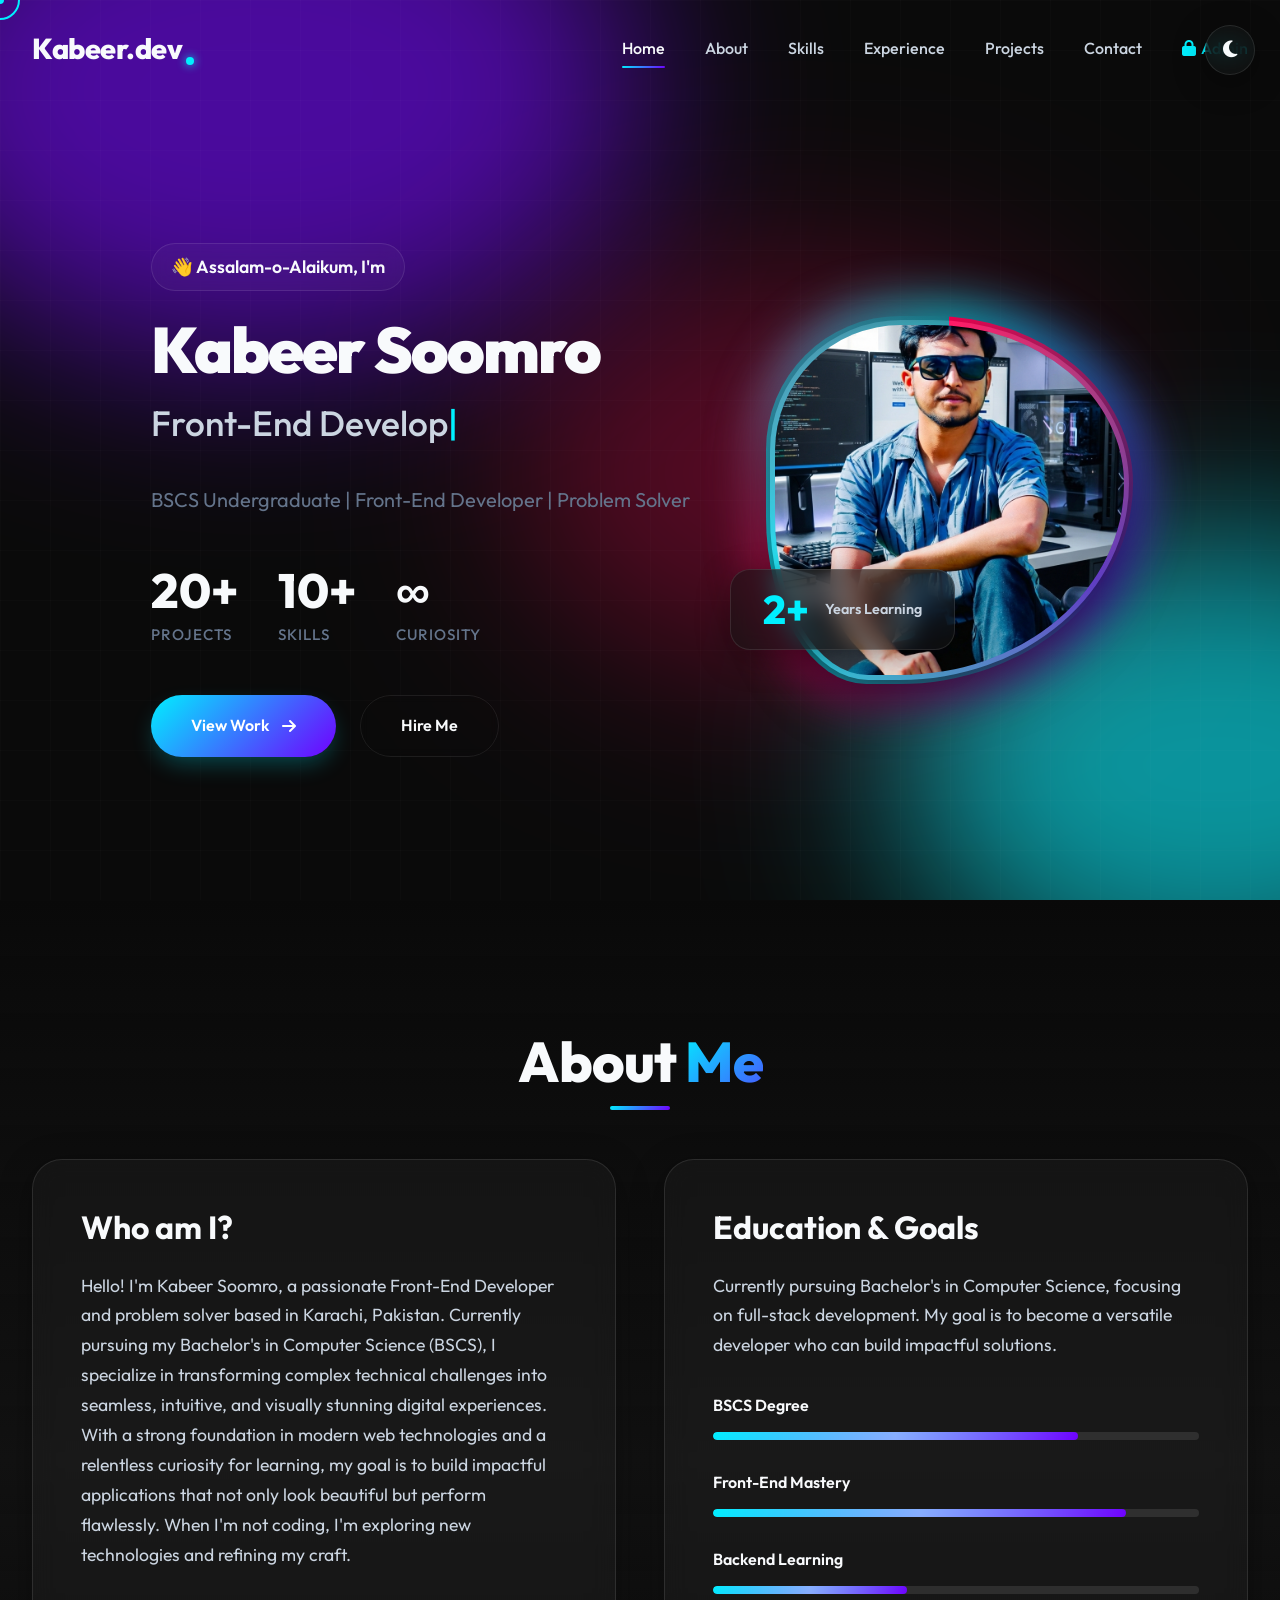
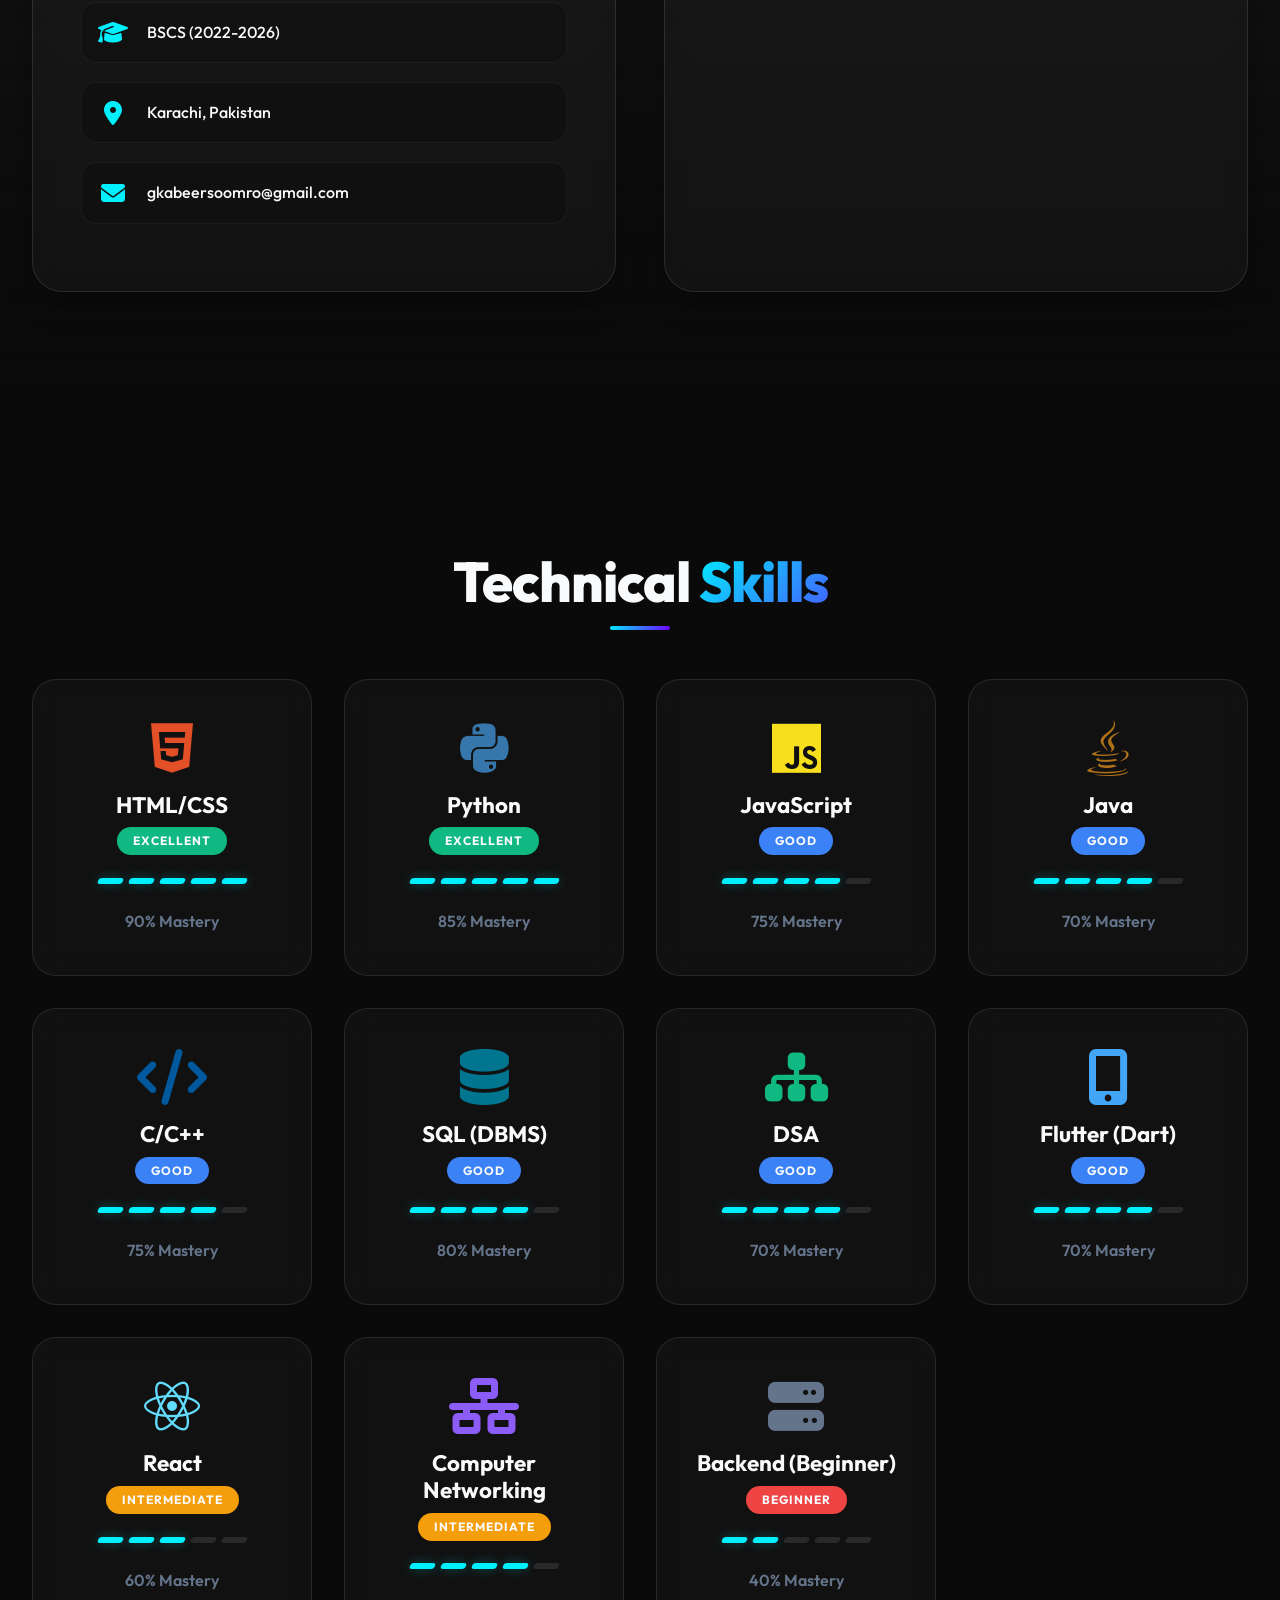
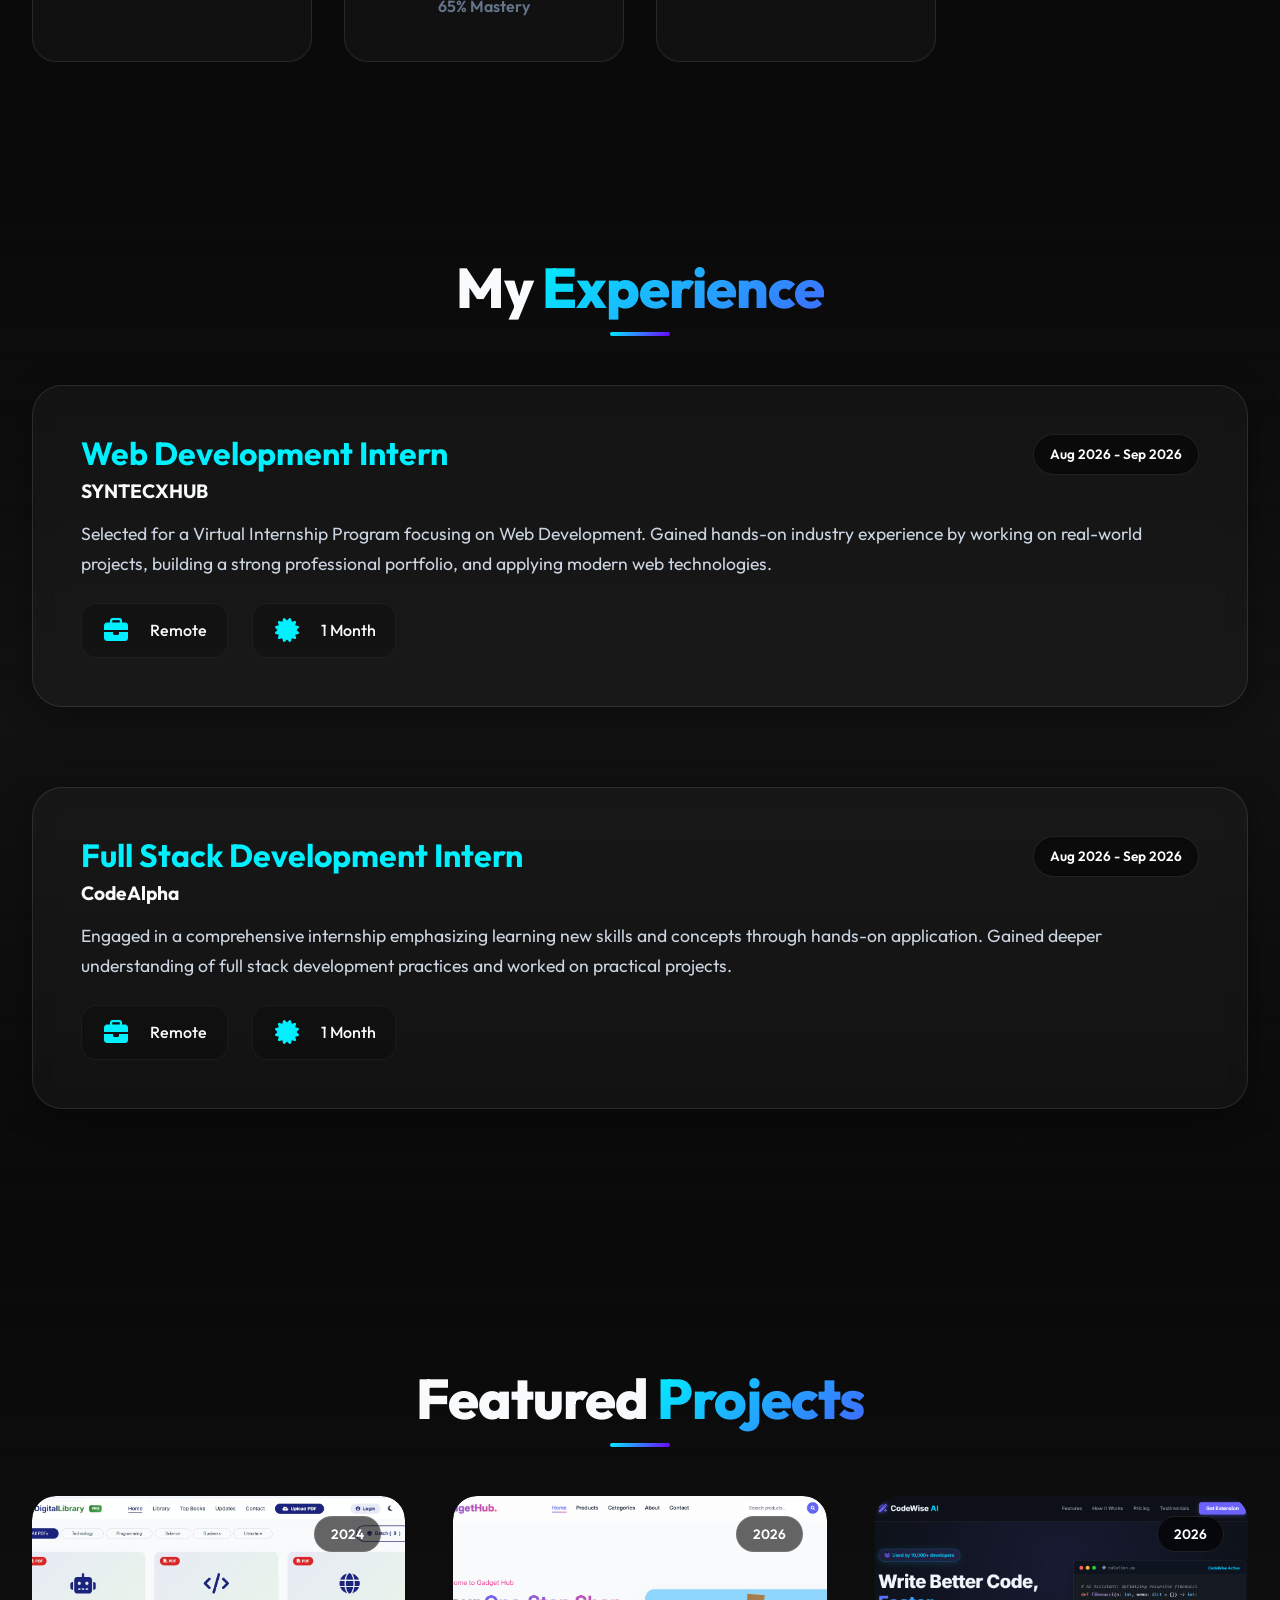
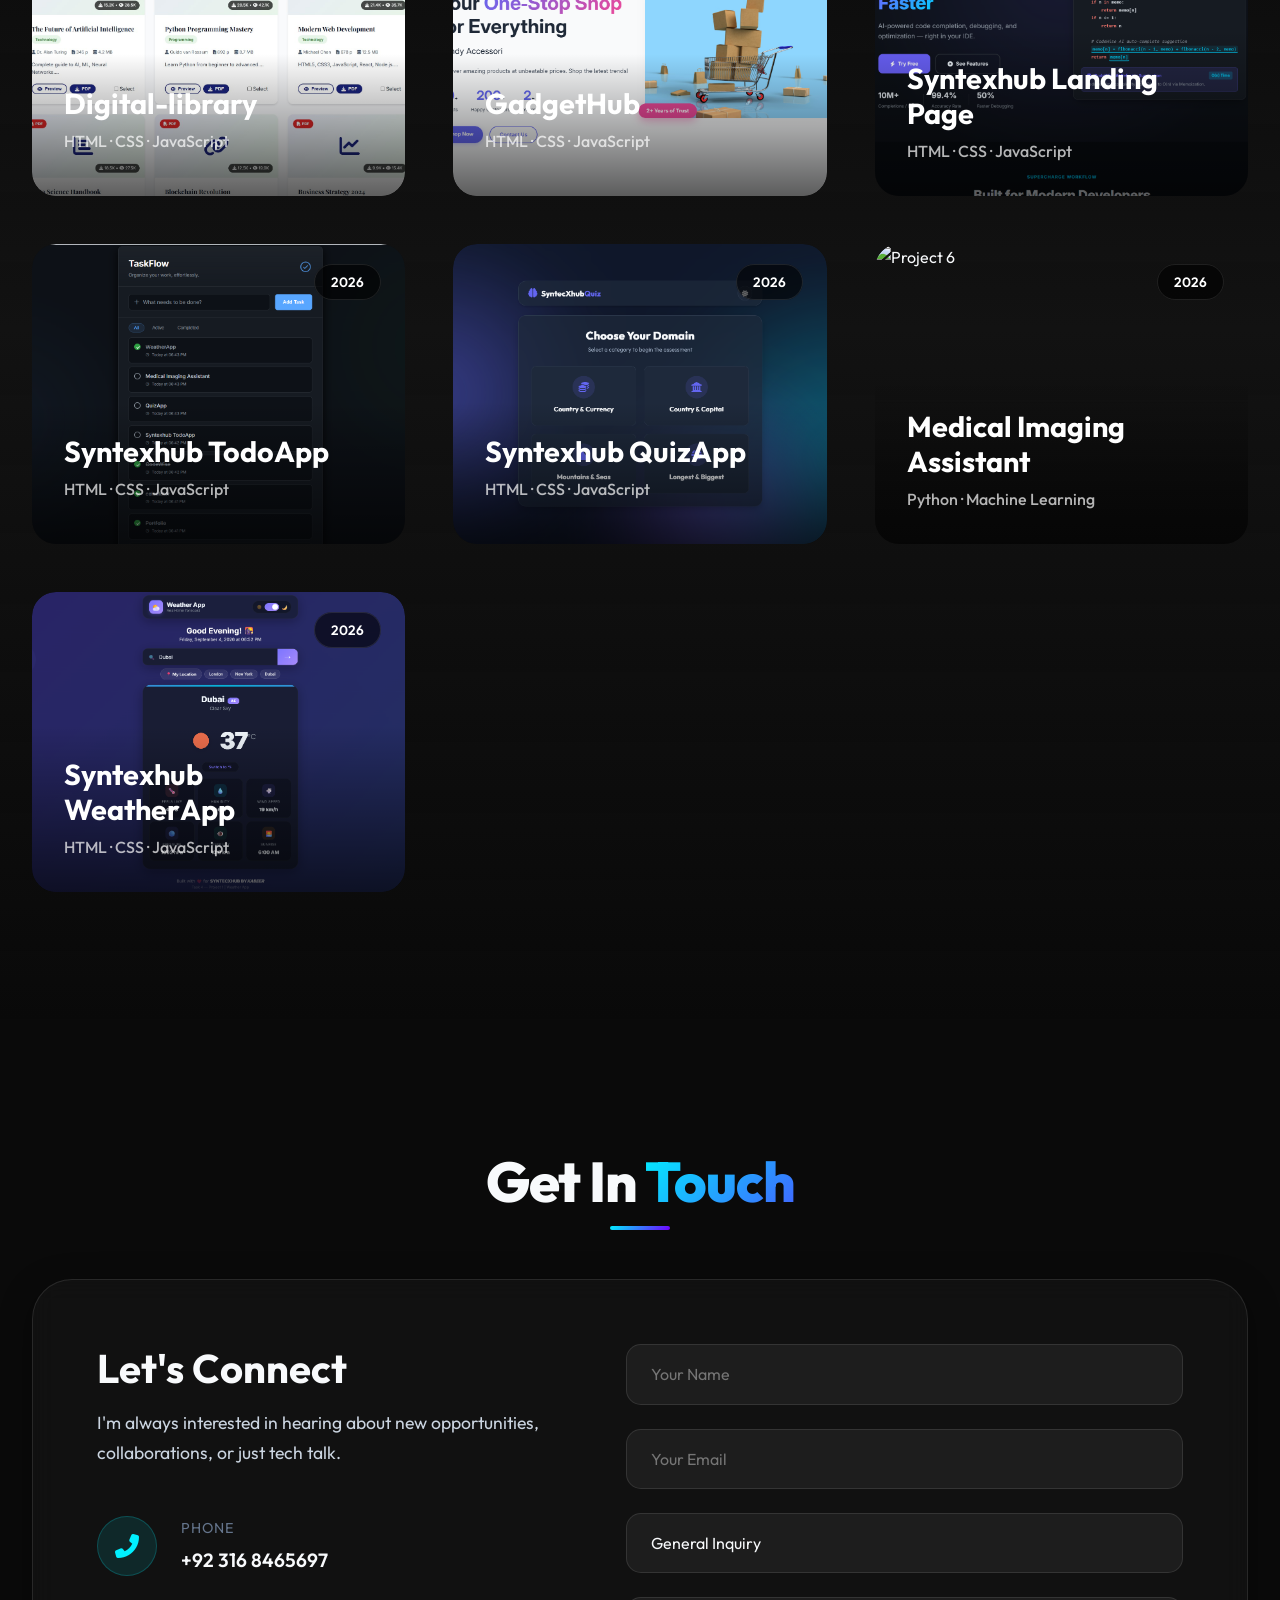
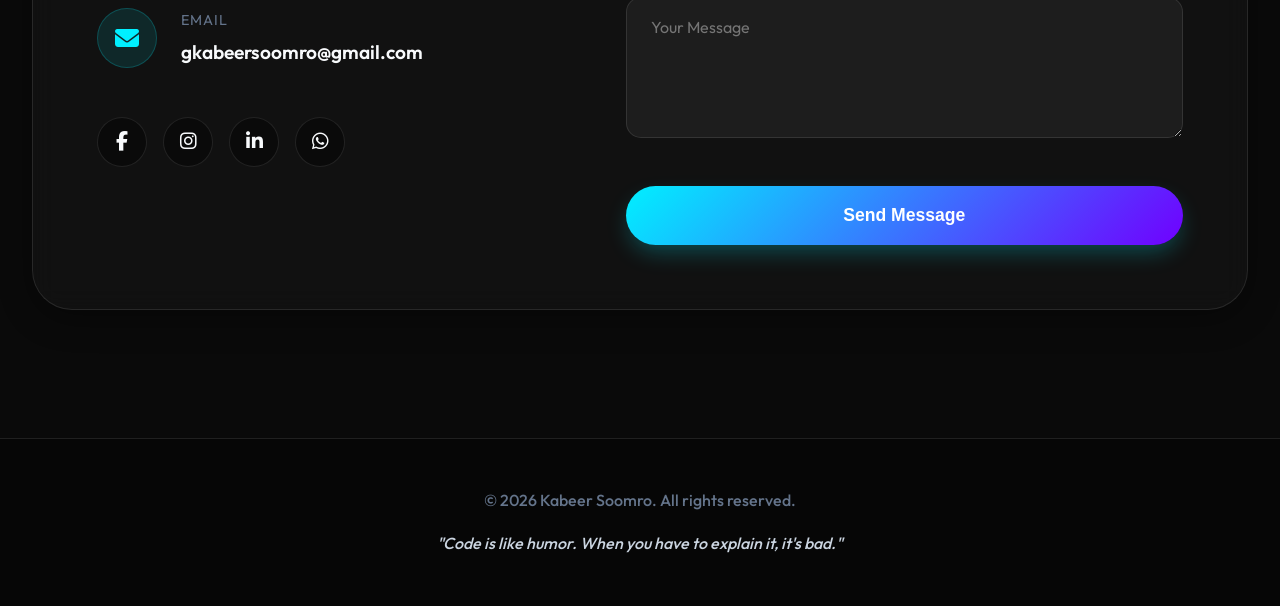
==== commit c7107cbc: "Initial commit: portfolio project" ====
--- a/index.html
+++ b/index.html
@@ -1,565 +1,565 @@
-<!DOCTYPE html>
-<html lang="en">
-
-<head>
-    <meta charset="UTF-8">
-    <meta name="viewport" content="width=device-width, initial-scale=1.0">
-    <title>Kabeer Soomro · BSCS Portfolio</title>
-    <!-- Font Awesome 6 -->
-    <link rel="stylesheet" href="https://cdnjs.cloudflare.com/ajax/libs/font-awesome/6.4.0/css/all.min.css">
-    <!-- Google Fonts -->
-    <link href="https://fonts.googleapis.com/css2?family=Outfit:wght@300;400;500;600;700;800;900&display=swap"
-        rel="stylesheet">
-    <!-- External CSS -->
-    <link rel="stylesheet" href="style.css">
-</head>
-
-<body>
-    <!-- Scroll Progress Bar -->
-    <div class="scroll-progress" id="scrollProgress"></div>
-    <!-- Custom Cursor -->
-    <div class="cursor-dot" data-cursor-dot></div>
-    <div class="cursor-outline" data-cursor-outline></div>
-
-    <!-- Aurora Background Elements -->
-    <div class="aurora-bg">
-        <div class="aurora aurora-1"></div>
-        <div class="aurora aurora-2"></div>
-        <div class="aurora aurora-3"></div>
-        <div class="grid-overlay"></div>
-    </div>
-    <!-- Theme Toggle Button -->
-    <button class="theme-toggle" id="themeToggle" aria-label="Toggle theme">
-        <i class="fas fa-moon"></i>
-        <i class="fas fa-sun"></i>
-    </button>
-
-    <!-- Floating WhatsApp Button (Commented out for professional look)
-    <a href="https://wa.me/923168465697?text=Hi%20Kabeer%2C%20I%20saw%20your%20portfolio%20and%20would%20like%20to%20connect!" 
-       class="floating-wa" 
-       target="_blank" 
-       title="Chat on WhatsApp">
-        <i class="fab fa-whatsapp"></i>
-    </a>
-    -->
-
-    <!-- Header / Navigation -->
-    <header>
-        <nav class="container">
-            <div class="logo">Kabeer.dev</div>
-            <ul class="nav-links" id="navLinks">
-                <li><a href="#home" class="active">Home</a></li>
-                <li><a href="#about">About</a></li>
-                <li><a href="#skills">Skills</a></li>
-                <li><a href="#experience">Experience</a></li>
-                <li><a href="#projects">Projects</a></li>
-                <li><a href="#contact">Contact</a></li>
-                <li><a href="admin.html" style="color: var(--accent-primary);"><i class="fas fa-lock"
-                            style="margin-right: 5px;"></i>Admin</a></li>
-            </ul>
-            <div class="nav-toggle" id="navToggle">
-                <i class="fas fa-bars"></i>
-            </div>
-        </nav>
-    </header>
-
-    <main>
-        <!-- Hero Section -->
-        <section id="home" class="hero">
-            <div class="container hero-content">
-                <div class="hero-text animate-fade-up">
-                    <span class="greeting">👋 Assalam-o-Alaikum, I'm</span>
-                    <h1 class="glitch-text">Kabeer Soomro</h1>
-                    <h2 class="typed-text" id="typedText"></h2>
-                    <p class="hero-description">BSCS Undergraduate | Front-End Developer | Problem Solver</p>
-
-                    <!-- Hero Stats -->
-                    <div class="hero-stats">
-                        <div class="stat-item">
-                            <span class="stat-number">20+</span>
-                            <span class="stat-label">Projects</span>
-                        </div>
-                        <div class="stat-item">
-                            <span class="stat-number">10+</span>
-                            <span class="stat-label">Skills</span>
-                        </div>
-                        <div class="stat-item">
-                            <span class="stat-number">∞</span>
-                            <span class="stat-label">Curiosity</span>
-                        </div>
-                    </div>
-
-                    <!-- CTA Buttons -->
-                    <div class="cta-buttons">
-                        <a href="#projects" class="btn btn-primary">View Work <i class="fas fa-arrow-right"></i></a>
-                        <a href="#contact" class="btn btn-outline">Hire Me</a>
-                    </div>
-                </div>
-
-                <!-- Hero Image -->
-                <div class="hero-image animate-float">
-                    <div class="image-wrapper">
-                        <img src="img1.jpeg" alt="Pic, KK" id="profileImage">
-                        <div class="experience-badge">
-                            <span class="years">2+</span>
-                            <span class="text">Years Learning</span>
-                        </div>
-                    </div>
-                </div>
-            </div>
-        </section>
-
-        <!-- About Section -->
-        <section id="about" class="about">
-            <div class="container">
-                <h2 class="section-title">About <span class="gradient-text">Me</span></h2>
-
-                <div class="about-grid">
-                    <!-- About Card 1 -->
-                    <div class="about-card animate-slide-left" data-tilt data-tilt-max="5" data-tilt-speed="400"
-                        data-tilt-glare="true" data-tilt-max-glare="0.2">
-                        <h3>Who am I?</h3>
-                        <p>Hello! I'm Kabeer Soomro, a passionate Front-End Developer and problem solver based in
-                            Karachi, Pakistan. Currently pursuing my Bachelor's in Computer Science (BSCS), I specialize
-                            in transforming complex technical challenges into seamless, intuitive, and visually stunning
-                            digital experiences. With a strong foundation in modern web technologies and a relentless
-                            curiosity for learning, my goal is to build impactful applications that not only look
-                            beautiful but perform flawlessly. When I'm not coding, I'm exploring new technologies and
-                            refining my craft.</p>
-
-                        <div class="personal-details">
-                            <div class="detail-item">
-                                <i class="fas fa-graduation-cap"></i>
-                                <span>BSCS (2022-2026)</span>
-                            </div>
-                            <div class="detail-item">
-                                <i class="fas fa-map-marker-alt"></i>
-                                <span>Karachi, Pakistan</span>
-                            </div>
-                            <div class="detail-item">
-                                <i class="fas fa-envelope"></i>
-                                <span>kabeer.soomro@email.com</span>
-                            </div>
-                        </div>
-                    </div>
-
-                    <!-- About Card 2 -->
-                    <div class="about-card animate-slide-right" data-tilt data-tilt-max="5" data-tilt-speed="400"
-                        data-tilt-glare="true" data-tilt-max-glare="0.2">
-                        <h3>Education & Goals</h3>
-                        <p>Currently pursuing Bachelor's in Computer Science, focusing on full-stack development. My
-                            goal is to become a versatile developer who can build impactful solutions.</p>
-
-                        <!-- Progress Bars -->
-                        <div class="progress-bars">
-                            <div class="progress-item">
-                                <span>BSCS Degree</span>
-                                <div class="progress-bar">
-                                    <div class="progress" style="width: 75%"></div>
-                                </div>
-                            </div>
-                            <div class="progress-item">
-                                <span>Front-End Mastery</span>
-                                <div class="progress-bar">
-                                    <div class="progress" style="width: 85%"></div>
-                                </div>
-                            </div>
-                            <div class="progress-item">
-                                <span>Backend Learning</span>
-                                <div class="progress-bar">
-                                    <div class="progress" style="width: 40%"></div>
-                                </div>
-                            </div>
-                        </div>
-                    </div>
-                </div>
-            </div>
-        </section>
-
-        <!-- Skills Section -->
-        <section id="skills" class="skills">
-            <div class="container">
-                <h2 class="section-title">Technical <span class="gradient-text">Skills</span></h2>
-
-                <!-- Skills Grid - Dynamically populated by JS (Static fallback included) -->
-                <div class="skills-grid" id="skillsGrid">
-                    <!-- Static Fallback Skills -->
-                    <div class="skill-card animate-scale" data-tilt data-tilt-max="10" data-tilt-speed="400">
-                        <div class="skill-icon" style="background: rgba(97, 218, 251, 0.15); color: #61dafb">
-                            <i class="fab fa-react"></i>
-                        </div>
-                        <h3>Frontend</h3>
-                        <p>React • HTML • CSS</p>
-                        <div class="skill-progress">
-                            <div class="progress" style="width: 85%; background: #61dafb"></div>
-                        </div>
-                    </div>
-
-                    <div class="skill-card animate-scale" data-tilt data-tilt-max="10" data-tilt-speed="400">
-                        <div class="skill-icon" style="background: rgba(104, 160, 99, 0.15); color: #68a063">
-                            <i class="fab fa-node-js"></i>
-                        </div>
-                        <h3>Backend</h3>
-                        <p>Node.js • Express</p>
-                        <div class="skill-progress">
-                            <div class="progress" style="width: 70%; background: #68a063"></div>
-                        </div>
-                    </div>
-
-                    <div class="skill-card animate-scale" data-tilt data-tilt-max="10" data-tilt-speed="400">
-                        <div class="skill-icon" style="background: rgba(247, 223, 30, 0.15); color: #f7df1e">
-                            <i class="fab fa-js"></i>
-                        </div>
-                        <h3>JavaScript</h3>
-                        <p>ES6+ • Async/Await</p>
-                        <div class="skill-progress">
-                            <div class="progress" style="width: 90%; background: #f7df1e"></div>
-                        </div>
-                    </div>
-                </div>
-
-                <!-- Add Skill Button HATA DIYA GAYA -->
-            </div>
-        </section>
-
-        <!-- Experience Section -->
-        <section id="experience" class="about" style="padding-top: 4rem;">
-            <div class="container">
-                <h2 class="section-title">My <span class="gradient-text">Experience</span></h2>
-
-                <div class="about-grid" style="grid-template-columns: 1fr;">
-                    <!-- Experience Card -->
-                    <div class="about-card animate-scale" data-tilt data-tilt-max="2" data-tilt-speed="400"
-                        data-tilt-glare="true" data-tilt-max-glare="0.1">
-                        <div
-                            style="display: flex; justify-content: space-between; align-items: flex-start; flex-wrap: wrap; gap: 1rem;">
-                            <div>
-                                <h3 style="margin-bottom: 0.5rem; color: var(--accent-primary);">Web Development Intern
-                                </h3>
-                                <h4 style="color: var(--text-primary); font-size: 1.2rem; margin-bottom: 1rem;">
-                                    SYNTECXHUB</h4>
-                            </div>
-                            <span class="project-year" style="position: static; display: inline-block;">Aug 2026 - Sep
-                                2026</span>
-                        </div>
-
-                        <p style="margin-bottom: 1.5rem;">Selected for a Virtual Internship Program focusing on Web
-                            Development. Gained hands-on industry experience by working on real-world projects, building
-                            a strong professional portfolio, and applying modern web technologies.</p>
-
-                        <div class="personal-details" style="display: flex; gap: 1.5rem; flex-wrap: wrap;">
-                            <div class="detail-item" style="margin-bottom: 0; padding: 0.8rem 1.2rem;">
-                                <i class="fas fa-briefcase"></i>
-                                <span>Remote</span>
-                            </div>
-                            <div class="detail-item" style="margin-bottom: 0; padding: 0.8rem 1.2rem;">
-                                <i class="fas fa-certificate"></i>
-                                <span>1 Month</span>
-                            </div>
-                        </div>
-                    </div>
-
-                    <!-- Experience Card 2 -->
-                    <div class="about-card animate-scale" data-tilt data-tilt-max="2" data-tilt-speed="400"
-                        data-tilt-glare="true" data-tilt-max-glare="0.1" style="margin-top: 2rem;">
-                        <div
-                            style="display: flex; justify-content: space-between; align-items: flex-start; flex-wrap: wrap; gap: 1rem;">
-                            <div>
-                                <h3 style="margin-bottom: 0.5rem; color: var(--accent-primary);">Full Stack Development
-                                    Intern</h3>
-                                <h4 style="color: var(--text-primary); font-size: 1.2rem; margin-bottom: 1rem;">
-                                    CodeAlpha</h4>
-                            </div>
-                            <span class="project-year" style="position: static; display: inline-block;">Aug 2026 - Sep
-                                2026</span>
-                        </div>
-
-                        <p style="margin-bottom: 1.5rem;">Engaged in a comprehensive internship emphasizing learning new
-                            skills and concepts through hands-on application. Gained deeper understanding of full stack
-                            development practices and worked on practical projects.</p>
-
-                        <div class="personal-details" style="display: flex; gap: 1.5rem; flex-wrap: wrap;">
-                            <div class="detail-item" style="margin-bottom: 0; padding: 0.8rem 1.2rem;">
-                                <i class="fas fa-briefcase"></i>
-                                <span>Remote</span>
-                            </div>
-                            <div class="detail-item" style="margin-bottom: 0; padding: 0.8rem 1.2rem;">
-                                <i class="fas fa-certificate"></i>
-                                <span>1 Month</span>
-                            </div>
-                        </div>
-                    </div>
-                </div>
-            </div>
-        </section>
-
-        <!-- Projects Section -->
-        <section id="projects" class="projects">
-            <div class="container">
-                <h2 class="section-title">Featured <span class="gradient-text">Projects</span></h2>
-
-                <div class="projects-grid">
-                    <!-- Project 1 -->
-                    <div class="project-card animate-scale" data-tilt data-tilt-max="5" data-tilt-speed="400"
-                        data-tilt-glare="true" data-tilt-max-glare="0.2">
-                        <div class="project-image">
-                            <img src="digitallibrary.jpeg" alt="Project 1">
-                            <div class="project-overlay">
-                                <span class="project-year">2024</span>
-                            </div>
-                        </div>
-                        <div class="project-content">
-                            <h3>Digital-library</h3>
-                            <p>HTML · CSS · JavaScript</p>
-                            <div class="project-links">
-                                <!-- <a href="https://kabirsoomro.github.io/digitallibrary/" target="_blank"><i class="fab fa-github"></i> Code</a> -->
-                                <a href="https://kabirsoomro.github.io/digitallibrary/" target="_blank"><i
-                                        class="fas fa-external-link-alt"></i> Live</a>
-                            </div>
-                        </div>
-                    </div>
-
-
-
-
-                    <!-- Project 2 -->
-                    <div class="project-card animate-scale" data-tilt data-tilt-max="5" data-tilt-speed="400"
-                        data-tilt-glare="true" data-tilt-max-glare="0.2">
-                        <div class="project-image">
-                            <img src="GadgetHub.jpeg" alt="Project 2">
-                            <div class="project-overlay">
-                                <span class="project-year">2026</span>
-                            </div>
-                        </div>
-                        <div class="project-content">
-                            <h3>GadgetHub</h3>
-                            <p>HTML · CSS · JavaScript</p>
-                            <div class="project-links">
-                                <!-- <a href="https://kabirsoomro.github.io/GadgetHub/" target="_blank"><i class="fab fa-github"></i> Code</a> -->
-                                <a href="https://kabirsoomro.github.io/GadgetHub/" target="_blank"><i
-                                        class="fas fa-external-link-alt"></i> Live</a>
-                            </div>
-                        </div>
-                    </div>
-
-                    <!-- Project 3 -->
-                    <div class="project-card animate-scale" data-tilt data-tilt-max="5" data-tilt-speed="400"
-                        data-tilt-glare="true" data-tilt-max-glare="0.2">
-                        <div class="project-image">
-                            <img src="Syntexhub_Landing_Page.jpeg" alt="Project 3">
-                            <div class="project-overlay">
-                                <span class="project-year">2026</span>
-                            </div>
-                        </div>
-                        <div class="project-content">
-                            <h3>Syntexhub Landing Page</h3>
-                            <p>HTML · CSS · JavaScript</p>
-                            <div class="project-links">
-                                <a href="https://github.com/KabirSoomro/SyntexhubLandingPage" target="_blank"><i
-                                        class="fab fa-github"></i> Code</a>
-                                <a href="https://kabirsoomro.github.io/SyntexhubLandingPage/" target="_blank"><i
-                                        class="fas fa-external-link-alt"></i> Live</a>
-                            </div>
-                        </div>
-                    </div>
-
-                    <!-- Project 4 -->
-                    <div class="project-card animate-scale" data-tilt data-tilt-max="5" data-tilt-speed="400"
-                        data-tilt-glare="true" data-tilt-max-glare="0.2">
-                        <div class="project-image">
-                            <img src="TodoApp.jpeg" alt="Project 4">
-                            <div class="project-overlay">
-                                <span class="project-year">2026</span>
-                            </div>
-                        </div>
-                        <div class="project-content">
-                            <h3>Syntexhub TodoApp</h3>
-                            <p>HTML · CSS · JavaScript</p>
-                            <div class="project-links">
-                                <a href="https://github.com/KabirSoomro/Syntexhub_TodoApp" target="_blank"><i
-                                        class="fab fa-github"></i> Code</a>
-                                <a href="https://kabirsoomro.github.io/Syntexhub_TodoApp/" target="_blank"><i
-                                        class="fas fa-external-link-alt"></i> Live</a>
-                            </div>
-                        </div>
-                    </div>
-
-                    <!-- Project 5 -->
-                    <div class="project-card animate-scale" data-tilt data-tilt-max="5" data-tilt-speed="400"
-                        data-tilt-glare="true" data-tilt-max-glare="0.2">
-                        <div class="project-image">
-                            <img src="QuizApp.jpeg" alt="Project 5">
-                            <div class="project-overlay">
-                                <span class="project-year">2026</span>
-                            </div>
-                        </div>
-                        <div class="project-content">
-                            <h3>Syntexhub QuizApp</h3>
-                            <p>HTML · CSS · JavaScript</p>
-                            <div class="project-links">
-                                <a href="https://github.com/KabirSoomro/Syntexhub_QuizApp" target="_blank"><i
-                                        class="fab fa-github"></i> Code</a>
-                                <a href="https://kabirsoomro.github.io/Syntexhub_QuizApp/" target="_blank"><i
-                                        class="fas fa-external-link-alt"></i> Live</a>
-                            </div>
-                        </div>
-                    </div>
-
-                    <!-- Project 6 -->
-                    <div class="project-card animate-scale" data-tilt data-tilt-max="5" data-tilt-speed="400"
-                        data-tilt-glare="true" data-tilt-max-glare="0.2">
-                        <div class="project-image">
-                            <img src="https://via.placeholder.com/400x250/ef4444/ffffff?text=Medical+Imaging"
-                                alt="Project 6">
-                            <div class="project-overlay">
-                                <span class="project-year">2026</span>
-                            </div>
-                        </div>
-                        <div class="project-content">
-                            <h3>Medical Imaging Assistant</h3>
-                            <p>Python · Machine Learning</p>
-                            <div class="project-links">
-                                <a href="https://github.com/KabirSoomro/Medical_Imaging_Assistant" target="_blank"><i
-                                        class="fab fa-github"></i> Code</a>
-                            </div>
-                        </div>
-                    </div>
-
-                    <!-- Project 7 -->
-                    <div class="project-card animate-scale" data-tilt data-tilt-max="5" data-tilt-speed="400"
-                        data-tilt-glare="true" data-tilt-max-glare="0.2">
-                        <div class="project-image">
-                            <img src="Weather_App.jpeg" alt="Project 7">
-                            <div class="project-overlay">
-                                <span class="project-year">2026</span>
-                            </div>
-                        </div>
-                        <div class="project-content">
-                            <h3>Syntexhub WeatherApp</h3>
-                            <p>HTML · CSS · JavaScript</p>
-                            <div class="project-links">
-                                <a href="https://github.com/KabirSoomro/Syntexhub_WeatherApp" target="_blank"><i
-                                        class="fab fa-github"></i> Code</a>
-                                <a href="https://kabirsoomro.github.io/Syntexhub_WeatherApp/" target="_blank"><i
-                                        class="fas fa-external-link-alt"></i> Live</a>
-                            </div>
-                        </div>
-                    </div>
-                </div>
-            </div>
-            </div>
-        </section>
-
-        <!-- Contact Section -->
-        <section id="contact" class="contact">
-            <div class="container">
-                <h2 class="section-title">Get In <span class="gradient-text">Touch</span></h2>
-
-                <div class="contact-container" data-tilt data-tilt-max="2" data-tilt-speed="400" data-tilt-glare="true"
-                    data-tilt-max-glare="0.1">
-                    <!-- Contact Info -->
-                    <div class="contact-info animate-slide-left">
-                        <h3>Let's Connect</h3>
-                        <p>I'm always interested in hearing about new opportunities, collaborations, or just tech talk.
-                        </p>
-
-                        <!-- Contact Details -->
-                        <div class="contact-details">
-                            <div class="contact-item">
-                                <i class="fas fa-phone-alt"></i>
-                                <div>
-                                    <span>Phone</span>
-                                    <a href="tel:+923168465697">+92 316 8465697</a>
-                                </div>
-                            </div>
-                            <div class="contact-item">
-                                <i class="fas fa-envelope"></i>
-                                <div>
-                                    <span>Email</span>
-                                    <a href="mailto:gkabeersoomro@gmail.com">gkabeersoomro@gmail.com</a>
-                                </div>
-                            </div>
-                        </div>
-
-                        <!-- Social Links -->
-                        <div class="social-links">
-                            <a href="https://www.facebook.com/share/1CKG5LAYZV/" target="_blank"
-                                class="social-link facebook">
-                                <i class="fab fa-facebook-f"></i>
-                            </a>
-                            <a href="https://www.instagram.com/kabeer_soomro55?igsh=YTFsMW45MGhwM2ow&utm_source=qr"
-                                target="_blank" class="social-link instagram">
-                                <i class="fab fa-instagram"></i>
-                            </a>
-                            <a href="https://www.linkedin.com/in/kabeer-soomro-010a42244?utm_source=share&utm_campaign=share_via&utm_content=profile&utm_medium=ios_app"
-                                target="_blank" class="social-link linkedin">
-                                <i class="fab fa-linkedin-in"></i>
-                            </a>
-                            <a href="https://wa.me/923168465697" target="_blank" class="social-link whatsapp">
-                                <i class="fab fa-whatsapp"></i>
-                            </a>
-                        </div>
-
-                        <!-- WhatsApp CTA (Commented out for professional look)
-                        <a href="https://wa.me/923168465697?text=Hi%20Kabeer%2C%20I'm%20interested%20in%20working%20together!" 
-                           class="whatsapp-cta" 
-                           target="_blank">
-                            <i class="fab fa-whatsapp"></i> 
-                            Chat on WhatsApp
-                        </a>
-                        -->
-                    </div>
-
-                    <!-- Contact Form -->
-                    <form class="contact-form animate-slide-right" id="contactForm">
-                        <div class="form-group">
-                            <input type="text" id="name" placeholder="Your Name" required>
-                        </div>
-                        <div class="form-group">
-                            <input type="email" id="email" placeholder="Your Email" required>
-                        </div>
-                        <div class="form-group">
-                            <select id="queryType">
-                                <option value="general">General Inquiry</option>
-                                <option value="project">Project Collaboration</option>
-                                <option value="job">Job Opportunity</option>
-                                <option value="feedback">Feedback</option>
-                            </select>
-                        </div>
-                        <div class="form-group">
-                            <textarea id="message" rows="5" placeholder="Your Message" required></textarea>
-                        </div>
-                        <button type="submit" class="btn btn-primary">Send Message</button>
-                    </form>
-                </div>
-            </div>
-        </section>
-    </main>
-
-    <!-- Footer -->
-    <footer>
-        <div class="container">
-            <p>© 2025 Kabeer Soomro. All rights reserved. | <a href="admin.html"
-                    style="color: var(--accent-primary); text-decoration: none;">Admin Login</a></p>
-            <p class="footer-quote">"Code is like humor. When you have to explain it, it's bad."</p>
-        </div>
-    </footer>
-
-    <!-- SweetAlert2 for beautiful popups -->
-    <script src="https://cdn.jsdelivr.net/npm/sweetalert2@11"></script>
-
-    <!-- EmailJS SDK -->
-    <script type="text/javascript" src="https://cdn.jsdelivr.net/npm/@emailjs/browser@3/dist/email.min.js"></script>
-    <script type="text/javascript">
-        (function () {
-            emailjs.init("zdR0_Y3ehKs93-S0c");
-        })();
-    </script>
-    <!-- Vanilla Tilt JS -->
-    <script src="https://cdnjs.cloudflare.com/ajax/libs/vanilla-tilt/1.8.1/vanilla-tilt.min.js"></script>
-
-    <!-- External JavaScript -->
-    <script src="script.js?v=6"></script>
-</body>
-
-</html>
+<!DOCTYPE html>
+<html lang="en">
+
+<head>
+    <meta charset="UTF-8">
+    <meta name="viewport" content="width=device-width, initial-scale=1.0">
+    <title>Kabeer Soomro · BSCS Portfolio</title>
+    <!-- Font Awesome 6 -->
+    <link rel="stylesheet" href="https://cdnjs.cloudflare.com/ajax/libs/font-awesome/6.4.0/css/all.min.css">
+    <!-- Google Fonts -->
+    <link href="https://fonts.googleapis.com/css2?family=Outfit:wght@300;400;500;600;700;800;900&display=swap"
+        rel="stylesheet">
+    <!-- External CSS -->
+    <link rel="stylesheet" href="style.css">
+</head>
+
+<body>
+    <!-- Scroll Progress Bar -->
+    <div class="scroll-progress" id="scrollProgress"></div>
+    <!-- Custom Cursor -->
+    <div class="cursor-dot" data-cursor-dot></div>
+    <div class="cursor-outline" data-cursor-outline></div>
+
+    <!-- Aurora Background Elements -->
+    <div class="aurora-bg">
+        <div class="aurora aurora-1"></div>
+        <div class="aurora aurora-2"></div>
+        <div class="aurora aurora-3"></div>
+        <div class="grid-overlay"></div>
+    </div>
+    <!-- Theme Toggle Button -->
+    <button class="theme-toggle" id="themeToggle" aria-label="Toggle theme">
+        <i class="fas fa-moon"></i>
+        <i class="fas fa-sun"></i>
+    </button>
+
+    <!-- Floating WhatsApp Button (Commented out for professional look)
+    <a href="https://wa.me/923168465697?text=Hi%20Kabeer%2C%20I%20saw%20your%20portfolio%20and%20would%20like%20to%20connect!" 
+       class="floating-wa" 
+       target="_blank" 
+       title="Chat on WhatsApp">
+        <i class="fab fa-whatsapp"></i>
+    </a>
+    -->
+
+    <!-- Header / Navigation -->
+    <header>
+        <nav class="container">
+            <div class="logo">Kabeer.dev</div>
+            <ul class="nav-links" id="navLinks">
+                <li><a href="#home" class="active">Home</a></li>
+                <li><a href="#about">About</a></li>
+                <li><a href="#skills">Skills</a></li>
+                <li><a href="#experience">Experience</a></li>
+                <li><a href="#projects">Projects</a></li>
+                <li><a href="#contact">Contact</a></li>
+                <li><a href="admin.html" style="color: var(--accent-primary);"><i class="fas fa-lock"
+                            style="margin-right: 5px;"></i>Admin</a></li>
+            </ul>
+            <div class="nav-toggle" id="navToggle">
+                <i class="fas fa-bars"></i>
+            </div>
+        </nav>
+    </header>
+
+    <main>
+        <!-- Hero Section -->
+        <section id="home" class="hero">
+            <div class="container hero-content">
+                <div class="hero-text animate-fade-up">
+                    <span class="greeting">👋 Assalam-o-Alaikum, I'm</span>
+                    <h1 class="glitch-text">Kabeer Soomro</h1>
+                    <h2 class="typed-text" id="typedText"></h2>
+                    <p class="hero-description">BSCS Undergraduate | Front-End Developer | Problem Solver</p>
+
+                    <!-- Hero Stats -->
+                    <div class="hero-stats">
+                        <div class="stat-item">
+                            <span class="stat-number">20+</span>
+                            <span class="stat-label">Projects</span>
+                        </div>
+                        <div class="stat-item">
+                            <span class="stat-number">10+</span>
+                            <span class="stat-label">Skills</span>
+                        </div>
+                        <div class="stat-item">
+                            <span class="stat-number">∞</span>
+                            <span class="stat-label">Curiosity</span>
+                        </div>
+                    </div>
+
+                    <!-- CTA Buttons -->
+                    <div class="cta-buttons">
+                        <a href="#projects" class="btn btn-primary">View Work <i class="fas fa-arrow-right"></i></a>
+                        <a href="#contact" class="btn btn-outline">Hire Me</a>
+                    </div>
+                </div>
+
+                <!-- Hero Image -->
+                <div class="hero-image animate-float">
+                    <div class="image-wrapper">
+                        <img src="img1.jpeg" alt="Pic, KK" id="profileImage">
+                        <div class="experience-badge">
+                            <span class="years">2+</span>
+                            <span class="text">Years Learning</span>
+                        </div>
+                    </div>
+                </div>
+            </div>
+        </section>
+
+        <!-- About Section -->
+        <section id="about" class="about">
+            <div class="container">
+                <h2 class="section-title">About <span class="gradient-text">Me</span></h2>
+
+                <div class="about-grid">
+                    <!-- About Card 1 -->
+                    <div class="about-card animate-slide-left" data-tilt data-tilt-max="5" data-tilt-speed="400"
+                        data-tilt-glare="true" data-tilt-max-glare="0.2">
+                        <h3>Who am I?</h3>
+                        <p>Hello! I'm Kabeer Soomro, a passionate Front-End Developer and problem solver based in
+                            Karachi, Pakistan. Currently pursuing my Bachelor's in Computer Science (BSCS), I specialize
+                            in transforming complex technical challenges into seamless, intuitive, and visually stunning
+                            digital experiences. With a strong foundation in modern web technologies and a relentless
+                            curiosity for learning, my goal is to build impactful applications that not only look
+                            beautiful but perform flawlessly. When I'm not coding, I'm exploring new technologies and
+                            refining my craft.</p>
+
+                        <div class="personal-details">
+                            <div class="detail-item">
+                                <i class="fas fa-graduation-cap"></i>
+                                <span>BSCS (2022-2026)</span>
+                            </div>
+                            <div class="detail-item">
+                                <i class="fas fa-map-marker-alt"></i>
+                                <span>Karachi, Pakistan</span>
+                            </div>
+                            <div class="detail-item">
+                                <i class="fas fa-envelope"></i>
+                                <span>gkabeersoomro@gmail.com</span>
+                            </div>
+                        </div>
+                    </div>
+
+                    <!-- About Card 2 -->
+                    <div class="about-card animate-slide-right" data-tilt data-tilt-max="5" data-tilt-speed="400"
+                        data-tilt-glare="true" data-tilt-max-glare="0.2">
+                        <h3>Education & Goals</h3>
+                        <p>Currently pursuing Bachelor's in Computer Science, focusing on full-stack development. My
+                            goal is to become a versatile developer who can build impactful solutions.</p>
+
+                        <!-- Progress Bars -->
+                        <div class="progress-bars">
+                            <div class="progress-item">
+                                <span>BSCS Degree</span>
+                                <div class="progress-bar">
+                                    <div class="progress" style="width: 75%"></div>
+                                </div>
+                            </div>
+                            <div class="progress-item">
+                                <span>Front-End Mastery</span>
+                                <div class="progress-bar">
+                                    <div class="progress" style="width: 85%"></div>
+                                </div>
+                            </div>
+                            <div class="progress-item">
+                                <span>Backend Learning</span>
+                                <div class="progress-bar">
+                                    <div class="progress" style="width: 40%"></div>
+                                </div>
+                            </div>
+                        </div>
+                    </div>
+                </div>
+            </div>
+        </section>
+
+        <!-- Skills Section -->
+        <section id="skills" class="skills">
+            <div class="container">
+                <h2 class="section-title">Technical <span class="gradient-text">Skills</span></h2>
+
+                <!-- Skills Grid - Dynamically populated by JS (Static fallback included) -->
+                <div class="skills-grid" id="skillsGrid">
+                    <!-- Static Fallback Skills -->
+                    <div class="skill-card animate-scale" data-tilt data-tilt-max="10" data-tilt-speed="400">
+                        <div class="skill-icon" style="background: rgba(97, 218, 251, 0.15); color: #61dafb">
+                            <i class="fab fa-react"></i>
+                        </div>
+                        <h3>Frontend</h3>
+                        <p>React • HTML • CSS</p>
+                        <div class="skill-progress">
+                            <div class="progress" style="width: 85%; background: #61dafb"></div>
+                        </div>
+                    </div>
+
+                    <div class="skill-card animate-scale" data-tilt data-tilt-max="10" data-tilt-speed="400">
+                        <div class="skill-icon" style="background: rgba(104, 160, 99, 0.15); color: #68a063">
+                            <i class="fab fa-node-js"></i>
+                        </div>
+                        <h3>Backend</h3>
+                        <p>Node.js • Express</p>
+                        <div class="skill-progress">
+                            <div class="progress" style="width: 70%; background: #68a063"></div>
+                        </div>
+                    </div>
+
+                    <div class="skill-card animate-scale" data-tilt data-tilt-max="10" data-tilt-speed="400">
+                        <div class="skill-icon" style="background: rgba(247, 223, 30, 0.15); color: #f7df1e">
+                            <i class="fab fa-js"></i>
+                        </div>
+                        <h3>JavaScript</h3>
+                        <p>ES6+ • Async/Await</p>
+                        <div class="skill-progress">
+                            <div class="progress" style="width: 90%; background: #f7df1e"></div>
+                        </div>
+                    </div>
+                </div>
+
+                <!-- Add Skill Button HATA DIYA GAYA -->
+            </div>
+        </section>
+
+        <!-- Experience Section -->
+        <section id="experience" class="about" style="padding-top: 4rem;">
+            <div class="container">
+                <h2 class="section-title">My <span class="gradient-text">Experience</span></h2>
+
+                <div class="about-grid" style="grid-template-columns: 1fr;">
+                    <!-- Experience Card -->
+                    <div class="about-card animate-scale" data-tilt data-tilt-max="2" data-tilt-speed="400"
+                        data-tilt-glare="true" data-tilt-max-glare="0.1">
+                        <div
+                            style="display: flex; justify-content: space-between; align-items: flex-start; flex-wrap: wrap; gap: 1rem;">
+                            <div>
+                                <h3 style="margin-bottom: 0.5rem; color: var(--accent-primary);">Web Development Intern
+                                </h3>
+                                <h4 style="color: var(--text-primary); font-size: 1.2rem; margin-bottom: 1rem;">
+                                    SYNTECXHUB</h4>
+                            </div>
+                            <span class="project-year" style="position: static; display: inline-block;">Aug 2026 - Sep
+                                2026</span>
+                        </div>
+
+                        <p style="margin-bottom: 1.5rem;">Selected for a Virtual Internship Program focusing on Web
+                            Development. Gained hands-on industry experience by working on real-world projects, building
+                            a strong professional portfolio, and applying modern web technologies.</p>
+
+                        <div class="personal-details" style="display: flex; gap: 1.5rem; flex-wrap: wrap;">
+                            <div class="detail-item" style="margin-bottom: 0; padding: 0.8rem 1.2rem;">
+                                <i class="fas fa-briefcase"></i>
+                                <span>Remote</span>
+                            </div>
+                            <div class="detail-item" style="margin-bottom: 0; padding: 0.8rem 1.2rem;">
+                                <i class="fas fa-certificate"></i>
+                                <span>1 Month</span>
+                            </div>
+                        </div>
+                    </div>
+
+                    <!-- Experience Card 2 -->
+                    <div class="about-card animate-scale" data-tilt data-tilt-max="2" data-tilt-speed="400"
+                        data-tilt-glare="true" data-tilt-max-glare="0.1" style="margin-top: 2rem;">
+                        <div
+                            style="display: flex; justify-content: space-between; align-items: flex-start; flex-wrap: wrap; gap: 1rem;">
+                            <div>
+                                <h3 style="margin-bottom: 0.5rem; color: var(--accent-primary);">Full Stack Development
+                                    Intern</h3>
+                                <h4 style="color: var(--text-primary); font-size: 1.2rem; margin-bottom: 1rem;">
+                                    CodeAlpha</h4>
+                            </div>
+                            <span class="project-year" style="position: static; display: inline-block;">Aug 2026 - Sep
+                                2026</span>
+                        </div>
+
+                        <p style="margin-bottom: 1.5rem;">Engaged in a comprehensive internship emphasizing learning new
+                            skills and concepts through hands-on application. Gained deeper understanding of full stack
+                            development practices and worked on practical projects.</p>
+
+                        <div class="personal-details" style="display: flex; gap: 1.5rem; flex-wrap: wrap;">
+                            <div class="detail-item" style="margin-bottom: 0; padding: 0.8rem 1.2rem;">
+                                <i class="fas fa-briefcase"></i>
+                                <span>Remote</span>
+                            </div>
+                            <div class="detail-item" style="margin-bottom: 0; padding: 0.8rem 1.2rem;">
+                                <i class="fas fa-certificate"></i>
+                                <span>1 Month</span>
+                            </div>
+                        </div>
+                    </div>
+                </div>
+            </div>
+        </section>
+
+        <!-- Projects Section -->
+        <section id="projects" class="projects">
+            <div class="container">
+                <h2 class="section-title">Featured <span class="gradient-text">Projects</span></h2>
+
+                <div class="projects-grid">
+                    <!-- Project 1 -->
+                    <div class="project-card animate-scale" data-tilt data-tilt-max="5" data-tilt-speed="400"
+                        data-tilt-glare="true" data-tilt-max-glare="0.2">
+                        <div class="project-image">
+                            <img src="digitallibrary.jpeg" alt="Project 1">
+                            <div class="project-overlay">
+                                <span class="project-year">2024</span>
+                            </div>
+                        </div>
+                        <div class="project-content">
+                            <h3>Digital-library</h3>
+                            <p>HTML · CSS · JavaScript</p>
+                            <div class="project-links">
+                                <!-- <a href="https://kabirsoomro.github.io/digitallibrary/" target="_blank"><i class="fab fa-github"></i> Code</a> -->
+                                <a href="https://kabirsoomro.github.io/digitallibrary/" target="_blank"><i
+                                        class="fas fa-external-link-alt"></i> Live</a>
+                            </div>
+                        </div>
+                    </div>
+
+
+
+
+                    <!-- Project 2 -->
+                    <div class="project-card animate-scale" data-tilt data-tilt-max="5" data-tilt-speed="400"
+                        data-tilt-glare="true" data-tilt-max-glare="0.2">
+                        <div class="project-image">
+                            <img src="GadgetHub.jpeg" alt="Project 2">
+                            <div class="project-overlay">
+                                <span class="project-year">2026</span>
+                            </div>
+                        </div>
+                        <div class="project-content">
+                            <h3>GadgetHub</h3>
+                            <p>HTML · CSS · JavaScript</p>
+                            <div class="project-links">
+                                <!-- <a href="https://kabirsoomro.github.io/GadgetHub/" target="_blank"><i class="fab fa-github"></i> Code</a> -->
+                                <a href="https://kabirsoomro.github.io/GadgetHub/" target="_blank"><i
+                                        class="fas fa-external-link-alt"></i> Live</a>
+                            </div>
+                        </div>
+                    </div>
+
+                    <!-- Project 3 -->
+                    <div class="project-card animate-scale" data-tilt data-tilt-max="5" data-tilt-speed="400"
+                        data-tilt-glare="true" data-tilt-max-glare="0.2">
+                        <div class="project-image">
+                            <img src="Syntexhub_Landing_Page.jpeg" alt="Project 3">
+                            <div class="project-overlay">
+                                <span class="project-year">2026</span>
+                            </div>
+                        </div>
+                        <div class="project-content">
+                            <h3>Syntexhub Landing Page</h3>
+                            <p>HTML · CSS · JavaScript</p>
+                            <div class="project-links">
+                                <a href="https://github.com/KabirSoomro/SyntexhubLandingPage" target="_blank"><i
+                                        class="fab fa-github"></i> Code</a>
+                                <a href="https://kabirsoomro.github.io/SyntexhubLandingPage/" target="_blank"><i
+                                        class="fas fa-external-link-alt"></i> Live</a>
+                            </div>
+                        </div>
+                    </div>
+
+                    <!-- Project 4 -->
+                    <div class="project-card animate-scale" data-tilt data-tilt-max="5" data-tilt-speed="400"
+                        data-tilt-glare="true" data-tilt-max-glare="0.2">
+                        <div class="project-image">
+                            <img src="TodoApp.jpeg" alt="Project 4">
+                            <div class="project-overlay">
+                                <span class="project-year">2026</span>
+                            </div>
+                        </div>
+                        <div class="project-content">
+                            <h3>Syntexhub TodoApp</h3>
+                            <p>HTML · CSS · JavaScript</p>
+                            <div class="project-links">
+                                <a href="https://github.com/KabirSoomro/Syntexhub_TodoApp" target="_blank"><i
+                                        class="fab fa-github"></i> Code</a>
+                                <a href="https://kabirsoomro.github.io/Syntexhub_TodoApp/" target="_blank"><i
+                                        class="fas fa-external-link-alt"></i> Live</a>
+                            </div>
+                        </div>
+                    </div>
+
+                    <!-- Project 5 -->
+                    <div class="project-card animate-scale" data-tilt data-tilt-max="5" data-tilt-speed="400"
+                        data-tilt-glare="true" data-tilt-max-glare="0.2">
+                        <div class="project-image">
+                            <img src="QuizApp.jpeg" alt="Project 5">
+                            <div class="project-overlay">
+                                <span class="project-year">2026</span>
+                            </div>
+                        </div>
+                        <div class="project-content">
+                            <h3>Syntexhub QuizApp</h3>
+                            <p>HTML · CSS · JavaScript</p>
+                            <div class="project-links">
+                                <a href="https://github.com/KabirSoomro/Syntexhub_QuizApp" target="_blank"><i
+                                        class="fab fa-github"></i> Code</a>
+                                <a href="https://kabirsoomro.github.io/Syntexhub_QuizApp/" target="_blank"><i
+                                        class="fas fa-external-link-alt"></i> Live</a>
+                            </div>
+                        </div>
+                    </div>
+
+                    <!-- Project 6 -->
+                    <div class="project-card animate-scale" data-tilt data-tilt-max="5" data-tilt-speed="400"
+                        data-tilt-glare="true" data-tilt-max-glare="0.2">
+                        <div class="project-image">
+                            <img src="https://via.placeholder.com/400x250/ef4444/ffffff?text=Medical+Imaging"
+                                alt="Project 6">
+                            <div class="project-overlay">
+                                <span class="project-year">2026</span>
+                            </div>
+                        </div>
+                        <div class="project-content">
+                            <h3>Medical Imaging Assistant</h3>
+                            <p>Python · Machine Learning</p>
+                            <div class="project-links">
+                                <a href="https://github.com/KabirSoomro/Medical_Imaging_Assistant" target="_blank"><i
+                                        class="fab fa-github"></i> Code</a>
+                            </div>
+                        </div>
+                    </div>
+
+                    <!-- Project 7 -->
+                    <div class="project-card animate-scale" data-tilt data-tilt-max="5" data-tilt-speed="400"
+                        data-tilt-glare="true" data-tilt-max-glare="0.2">
+                        <div class="project-image">
+                            <img src="Weather_App.jpeg" alt="Project 7">
+                            <div class="project-overlay">
+                                <span class="project-year">2026</span>
+                            </div>
+                        </div>
+                        <div class="project-content">
+                            <h3>Syntexhub WeatherApp</h3>
+                            <p>HTML · CSS · JavaScript</p>
+                            <div class="project-links">
+                                <a href="https://github.com/KabirSoomro/Syntexhub_WeatherApp" target="_blank"><i
+                                        class="fab fa-github"></i> Code</a>
+                                <a href="https://kabirsoomro.github.io/Syntexhub_WeatherApp/" target="_blank"><i
+                                        class="fas fa-external-link-alt"></i> Live</a>
+                            </div>
+                        </div>
+                    </div>
+                </div>
+            </div>
+            </div>
+        </section>
+
+        <!-- Contact Section -->
+        <section id="contact" class="contact">
+            <div class="container">
+                <h2 class="section-title">Get In <span class="gradient-text">Touch</span></h2>
+
+                <div class="contact-container" data-tilt data-tilt-max="2" data-tilt-speed="400" data-tilt-glare="true"
+                    data-tilt-max-glare="0.1">
+                    <!-- Contact Info -->
+                    <div class="contact-info animate-slide-left">
+                        <h3>Let's Connect</h3>
+                        <p>I'm always interested in hearing about new opportunities, collaborations, or just tech talk.
+                        </p>
+
+                        <!-- Contact Details -->
+                        <div class="contact-details">
+                            <div class="contact-item">
+                                <i class="fas fa-phone-alt"></i>
+                                <div>
+                                    <span>Phone</span>
+                                    <a href="tel:+923168465697">+92 316 8465697</a>
+                                </div>
+                            </div>
+                            <div class="contact-item">
+                                <i class="fas fa-envelope"></i>
+                                <div>
+                                    <span>Email</span>
+                                    <a href="mailto:gkabeersoomro@gmail.com">gkabeersoomro@gmail.com</a>
+                                </div>
+                            </div>
+                        </div>
+
+                        <!-- Social Links -->
+                        <div class="social-links">
+                            <a href="https://www.facebook.com/share/1CKG5LAYZV/" target="_blank"
+                                class="social-link facebook">
+                                <i class="fab fa-facebook-f"></i>
+                            </a>
+                            <a href="https://www.instagram.com/kabeer_soomro55?igsh=YTFsMW45MGhwM2ow&utm_source=qr"
+                                target="_blank" class="social-link instagram">
+                                <i class="fab fa-instagram"></i>
+                            </a>
+                            <a href="https://www.linkedin.com/in/kabeer-soomro-010a42244?utm_source=share&utm_campaign=share_via&utm_content=profile&utm_medium=ios_app"
+                                target="_blank" class="social-link linkedin">
+                                <i class="fab fa-linkedin-in"></i>
+                            </a>
+                            <a href="https://wa.me/923168465697" target="_blank" class="social-link whatsapp">
+                                <i class="fab fa-whatsapp"></i>
+                            </a>
+                        </div>
+
+                        <!-- WhatsApp CTA (Commented out for professional look)
+                        <a href="https://wa.me/923168465697?text=Hi%20Kabeer%2C%20I'm%20interested%20in%20working%20together!" 
+                           class="whatsapp-cta" 
+                           target="_blank">
+                            <i class="fab fa-whatsapp"></i> 
+                            Chat on WhatsApp
+                        </a>
+                        -->
+                    </div>
+
+                    <!-- Contact Form -->
+                    <form class="contact-form animate-slide-right" id="contactForm">
+                        <div class="form-group">
+                            <input type="text" id="name" placeholder="Your Name" required>
+                        </div>
+                        <div class="form-group">
+                            <input type="email" id="email" placeholder="Your Email" required>
+                        </div>
+                        <div class="form-group">
+                            <select id="queryType">
+                                <option value="general">General Inquiry</option>
+                                <option value="project">Project Collaboration</option>
+                                <option value="job">Job Opportunity</option>
+                                <option value="feedback">Feedback</option>
+                            </select>
+                        </div>
+                        <div class="form-group">
+                            <textarea id="message" rows="5" placeholder="Your Message" required></textarea>
+                        </div>
+                        <button type="submit" class="btn btn-primary">Send Message</button>
+                    </form>
+                </div>
+            </div>
+        </section>
+    </main>
+
+    <!-- Footer -->
+    <footer>
+        <div class="container">
+            <p>© 2025 Kabeer Soomro. All rights reserved. | <a href="admin.html"
+                    style="color: var(--accent-primary); text-decoration: none;">Admin Login</a></p>
+            <p class="footer-quote">"Code is like humor. When you have to explain it, it's bad."</p>
+        </div>
+    </footer>
+
+    <!-- SweetAlert2 for beautiful popups -->
+    <script src="https://cdn.jsdelivr.net/npm/sweetalert2@11"></script>
+
+    <!-- EmailJS SDK -->
+    <script type="text/javascript" src="https://cdn.jsdelivr.net/npm/@emailjs/browser@3/dist/email.min.js"></script>
+    <script type="text/javascript">
+        (function () {
+            emailjs.init("zdR0_Y3ehKs93-S0c");
+        })();
+    </script>
+    <!-- Vanilla Tilt JS -->
+    <script src="https://cdnjs.cloudflare.com/ajax/libs/vanilla-tilt/1.8.1/vanilla-tilt.min.js"></script>
+
+    <!-- External JavaScript -->
+    <script src="script.js?v=6"></script>
+</body>
+
+</html>
--- a/style.css
+++ b/style.css
@@ -1,1310 +1,1310 @@
-/* ==========================================================================
-   Premium Portfolio Stylesheet - Redesigned
-   ========================================================================== */
-
-@import url('https://fonts.googleapis.com/css2?family=Outfit:wght@300;400;500;600;700;800;900&display=swap');
-
-:root {
-    /* Premium Dark Theme (Default) */
-    --bg-primary: #0a0a0a;
-    --bg-secondary: #121212;
-    --bg-card: rgba(255, 255, 255, 0.03);
-    --bg-glass: rgba(20, 20, 20, 0.6);
-    
-    --text-primary: #f8fafc;
-    --text-secondary: #cbd5e1;
-    --text-muted: #64748b;
-    
-    --accent-primary: #00f0ff; /* Electric Cyan */
-    --accent-secondary: #ff0055; /* Neon Pink */
-    --accent-tertiary: #7000ff; /* Deep Purple */
-    
-    --accent-glow: rgba(0, 240, 255, 0.3);
-    --border-color: rgba(255, 255, 255, 0.08);
-    --shadow-color: rgba(0, 0, 0, 0.5);
-    
-    --gradient-1: linear-gradient(135deg, var(--accent-primary), var(--accent-tertiary));
-    --gradient-2: linear-gradient(135deg, var(--accent-secondary), var(--accent-tertiary));
-    
-    --card-shadow: 0 8px 32px 0 rgba(0, 0, 0, 0.37);
-    --glass-border: 1px solid rgba(255, 255, 255, 0.1);
-    --glass-blur: blur(12px);
-    
-    --success: #10b981;
-    --warning: #f59e0b;
-    --danger: #ef4444;
-}
-
-[data-theme="light"] {
-    --bg-primary: #f8fafc;
-    --bg-secondary: #ffffff;
-    --bg-card: rgba(255, 255, 255, 0.7);
-    --bg-glass: rgba(255, 255, 255, 0.6);
-    
-    --text-primary: #0f172a;
-    --text-secondary: #334155;
-    --text-muted: #64748b;
-    
-    --accent-primary: #2563eb; /* Royal Blue */
-    --accent-secondary: #e11d48; /* Rose */
-    --accent-tertiary: #7c3aed; /* Violet */
-    
-    --accent-glow: rgba(37, 99, 235, 0.2);
-    --border-color: rgba(0, 0, 0, 0.08);
-    --shadow-color: rgba(0, 0, 0, 0.05);
-    
-    --card-shadow: 0 8px 32px 0 rgba(31, 38, 135, 0.07);
-    --glass-border: 1px solid rgba(0, 0, 0, 0.05);
-}
-
-* {
-    margin: 0;
-    padding: 0;
-    box-sizing: border-box;
-    cursor: none; /* Hide default cursor for custom one */
-}
-
-html {
-    scroll-behavior: smooth;
-    font-size: 16px;
-}
-
-body {
-    font-family: 'Outfit', sans-serif;
-    background-color: var(--bg-primary);
-    color: var(--text-primary);
-    line-height: 1.7;
-    overflow-x: hidden;
-    transition: background-color 0.5s ease, color 0.5s ease;
-}
-
-/* ==================== SCROLL PROGRESS ==================== */
-.scroll-progress {
-    position: fixed;
-    top: 0;
-    left: 0;
-    height: 4px;
-    background: var(--gradient-1);
-    width: 0%;
-    z-index: 10000;
-    border-radius: 0 2px 2px 0;
-    box-shadow: 0 0 10px var(--accent-primary);
-    transition: width 0.1s ease-out;
-}
-
-/* ==================== CUSTOM CURSOR ==================== */
-.cursor-dot, .cursor-outline {
-    position: fixed;
-    top: 0;
-    left: 0;
-    transform: translate(-50%, -50%);
-    border-radius: 50%;
-    z-index: 9999;
-    pointer-events: none;
-}
-
-.cursor-dot {
-    width: 8px;
-    height: 8px;
-    background-color: var(--accent-primary);
-}
-
-.cursor-outline {
-    width: 40px;
-    height: 40px;
-    border: 2px solid var(--accent-primary);
-    transition: width 0.2s, height 0.2s, background-color 0.2s;
-}
-
-.cursor-outline.hovering {
-    width: 60px;
-    height: 60px;
-    background-color: rgba(0, 240, 255, 0.1);
-    border-color: transparent;
-    backdrop-filter: invert(10%);
-}
-
-[data-theme="light"] .cursor-outline.hovering {
-    background-color: rgba(37, 99, 235, 0.1);
-}
-
-/* ==================== AURORA BACKGROUND ==================== */
-.aurora-bg {
-    position: fixed;
-    top: 0;
-    left: 0;
-    width: 100vw;
-    height: 100vh;
-    z-index: -1;
-    overflow: hidden;
-    pointer-events: none;
-    background-color: var(--bg-primary);
-}
-
-.aurora {
-    position: absolute;
-    filter: blur(90px);
-    opacity: 0.6;
-    animation: auroraDrift 25s infinite alternate ease-in-out;
-    border-radius: 50%;
-    mix-blend-mode: screen;
-}
-
-[data-theme="light"] .aurora {
-    mix-blend-mode: multiply;
-    opacity: 0.4;
-}
-
-.aurora-1 {
-    width: 60vw;
-    height: 60vh;
-    background: var(--accent-tertiary);
-    top: -20%;
-    left: -10%;
-}
-
-.aurora-2 {
-    width: 50vw;
-    height: 50vh;
-    background: var(--accent-primary);
-    bottom: -10%;
-    right: -20%;
-    animation-delay: -7s;
-}
-
-.aurora-3 {
-    width: 45vw;
-    height: 45vh;
-    background: var(--accent-secondary);
-    top: 30%;
-    left: 40%;
-    animation-delay: -15s;
-    opacity: 0.3;
-}
-
-.grid-overlay {
-    position: absolute;
-    top: 0;
-    left: 0;
-    width: 100%;
-    height: 100%;
-    background-image: 
-        linear-gradient(rgba(255, 255, 255, 0.03) 1px, transparent 1px),
-        linear-gradient(90deg, rgba(255, 255, 255, 0.03) 1px, transparent 1px);
-    background-size: 50px 50px;
-    opacity: 0.5;
-    z-index: 1;
-}
-
-[data-theme="light"] .grid-overlay {
-    background-image: 
-        linear-gradient(rgba(0, 0, 0, 0.03) 1px, transparent 1px),
-        linear-gradient(90deg, rgba(0, 0, 0, 0.03) 1px, transparent 1px);
-}
-
-@keyframes auroraDrift {
-    0% { transform: translate(0, 0) scale(1) rotate(0deg); }
-    33% { transform: translate(5vw, -5vh) scale(1.1) rotate(5deg); }
-    66% { transform: translate(-3vw, 4vh) scale(0.9) rotate(-5deg); }
-    100% { transform: translate(0, 0) scale(1) rotate(0deg); }
-}
-
-/* ==================== TYPOGRAPHY & UTILITIES ==================== */
-.container {
-    max-width: 1280px;
-    margin: 0 auto;
-    padding: 0 2rem;
-}
-
-h1, h2, h3, h4, h5, h6 {
-    font-weight: 700;
-    line-height: 1.2;
-}
-
-.gradient-text {
-    background: var(--gradient-1);
-    -webkit-background-clip: text;
-    -webkit-text-fill-color: transparent;
-    background-size: 200% auto;
-    animation: gradientFlow 5s ease infinite;
-}
-
-@keyframes gradientFlow {
-    0% { background-position: 0% 50%; }
-    50% { background-position: 100% 50%; }
-    100% { background-position: 0% 50%; }
-}
-
-.section-title {
-    font-size: 3.5rem;
-    font-weight: 800;
-    text-align: center;
-    margin-bottom: 4rem;
-    position: relative;
-    letter-spacing: -1px;
-}
-
-.section-title::after {
-    content: '';
-    position: absolute;
-    bottom: -15px;
-    left: 50%;
-    transform: translateX(-50%);
-    width: 60px;
-    height: 4px;
-    background: var(--gradient-1);
-    border-radius: 4px;
-}
-
-/* ==================== THEME TOGGLE ==================== */
-.theme-toggle {
-    position: fixed;
-    top: 25px;
-    right: 25px;
-    z-index: 1001;
-    width: 50px;
-    height: 50px;
-    border-radius: 50%;
-    background: var(--bg-glass);
-    backdrop-filter: var(--glass-blur);
-    border: var(--glass-border);
-    color: var(--text-primary);
-    display: flex;
-    align-items: center;
-    justify-content: center;
-    font-size: 1.2rem;
-    box-shadow: var(--card-shadow);
-    transition: all 0.3s cubic-bezier(0.175, 0.885, 0.32, 1.275);
-}
-
-.theme-toggle:hover {
-    transform: scale(1.1) rotate(15deg);
-    background: var(--accent-glow);
-    border-color: var(--accent-primary);
-}
-
-.theme-toggle .fa-sun { display: none; }
-[data-theme="light"] .theme-toggle .fa-moon { display: none; }
-[data-theme="light"] .theme-toggle .fa-sun { display: block; color: #f59e0b; }
-
-/* ==================== HEADER & NAVIGATION ==================== */
-header {
-    position: fixed;
-    top: 0;
-    left: 0;
-    width: 100%;
-    z-index: 1000;
-    padding: 1.5rem 0;
-    transition: all 0.4s ease;
-}
-
-header.scrolled {
-    padding: 1rem 0;
-    background: var(--bg-glass);
-    backdrop-filter: var(--glass-blur);
-    border-bottom: var(--glass-border);
-    box-shadow: var(--card-shadow);
-}
-
-nav {
-    display: flex;
-    justify-content: space-between;
-    align-items: center;
-}
-
-.logo {
-    font-size: 1.8rem;
-    font-weight: 800;
-    letter-spacing: -0.5px;
-    color: var(--text-primary);
-    position: relative;
-}
-
-.logo span {
-    color: var(--accent-primary);
-}
-
-.logo::after {
-    content: '';
-    position: absolute;
-    width: 8px;
-    height: 8px;
-    background: var(--accent-primary);
-    border-radius: 50%;
-    bottom: 8px;
-    right: -12px;
-    box-shadow: 0 0 10px var(--accent-primary);
-}
-
-.nav-links {
-    display: flex;
-    gap: 2.5rem;
-    list-style: none;
-}
-
-.nav-links a {
-    text-decoration: none;
-    color: var(--text-secondary);
-    font-weight: 500;
-    font-size: 1rem;
-    position: relative;
-    padding: 0.5rem 0;
-    transition: color 0.3s;
-}
-
-.nav-links a:hover, .nav-links a.active {
-    color: var(--text-primary);
-}
-
-.nav-links a::before {
-    content: '';
-    position: absolute;
-    bottom: -2px;
-    left: 0;
-    width: 0;
-    height: 2px;
-    background: var(--gradient-1);
-    transition: width 0.3s ease;
-    border-radius: 2px;
-}
-
-.nav-links a:hover::before, .nav-links a.active::before {
-    width: 100%;
-}
-
-.nav-toggle {
-    display: none;
-    font-size: 1.5rem;
-    color: var(--text-primary);
-}
-
-/* ==================== BUTTONS ==================== */
-.cta-buttons {
-    display: flex;
-    gap: 1.5rem;
-    flex-wrap: wrap;
-}
-
-.btn {
-    display: inline-flex;
-    align-items: center;
-    justify-content: center;
-    gap: 0.8rem;
-    padding: 1rem 2.5rem;
-    border-radius: 100px;
-    font-weight: 600;
-    font-size: 1rem;
-    text-decoration: none;
-    transition: all 0.4s cubic-bezier(0.175, 0.885, 0.32, 1.275);
-    position: relative;
-    overflow: hidden;
-    z-index: 1;
-}
-
-.btn-primary {
-    background: var(--gradient-1);
-    color: #ffffff;
-    box-shadow: 0 10px 25px -5px var(--accent-glow);
-    border: none;
-}
-
-.btn-primary::before {
-    content: '';
-    position: absolute;
-    top: 0;
-    left: 0;
-    width: 100%;
-    height: 100%;
-    background: linear-gradient(135deg, rgba(255,255,255,0.2), transparent);
-    opacity: 0;
-    transition: opacity 0.3s;
-    z-index: -1;
-}
-
-.btn-primary:hover {
-    transform: translateY(-5px);
-    box-shadow: 0 15px 35px -5px rgba(0, 240, 255, 0.4);
-}
-
-.btn-primary:hover::before {
-    opacity: 1;
-}
-
-.btn-outline {
-    background: transparent;
-    color: var(--text-primary);
-    border: 1px solid var(--border-color);
-    backdrop-filter: blur(5px);
-}
-
-.btn-outline:hover {
-    border-color: var(--accent-primary);
-    background: rgba(0, 240, 255, 0.05);
-    transform: translateY(-5px);
-}
-
-/* ==================== HERO SECTION ==================== */
-.hero {
-    min-height: 100vh;
-    display: flex;
-    align-items: center;
-    padding-top: 100px;
-    position: relative;
-}
-
-.hero-content {
-    display: grid;
-    grid-template-columns: 1.2fr 0.8fr;
-    gap: 5rem;
-    align-items: center;
-}
-
-.hero-text .greeting {
-    display: inline-block;
-    font-size: 1.1rem;
-    font-weight: 600;
-    color: var(--text-primary);
-    background: var(--bg-card);
-    padding: 0.5rem 1.2rem;
-    border-radius: 100px;
-    border: var(--glass-border);
-    margin-bottom: 1.5rem;
-    backdrop-filter: blur(10px);
-}
-
-.hero-text h1 {
-    font-size: 5vw;
-    font-weight: 900;
-    line-height: 1.1;
-    margin-bottom: 1rem;
-    letter-spacing: -2px;
-}
-
-.glitch-text {
-    position: relative;
-}
-
-.typed-text {
-    font-size: 2.2rem;
-    font-weight: 500;
-    color: var(--text-secondary);
-    min-height: 3.5rem;
-    margin-bottom: 1.5rem;
-}
-
-.typed-text::after {
-    content: '|';
-    color: var(--accent-primary);
-    animation: blink 1s step-end infinite;
-}
-
-@keyframes blink { 50% { opacity: 0; } }
-
-.hero-description {
-    font-size: 1.25rem;
-    color: var(--text-muted);
-    margin-bottom: 3rem;
-    max-width: 600px;
-    line-height: 1.8;
-}
-
-.hero-stats {
-    display: flex;
-    gap: 2.5rem;
-    margin-bottom: 3rem;
-}
-
-.stat-item {
-    display: flex;
-    flex-direction: column;
-}
-
-.stat-number {
-    font-size: 3rem;
-    font-weight: 800;
-    color: var(--text-primary);
-    line-height: 1;
-    margin-bottom: 0.5rem;
-}
-
-.stat-number.gradient-1 { background: var(--gradient-1); -webkit-background-clip: text; -webkit-text-fill-color: transparent; }
-.stat-number.gradient-2 { background: var(--gradient-2); -webkit-background-clip: text; -webkit-text-fill-color: transparent; }
-
-.stat-label {
-    font-size: 0.95rem;
-    color: var(--text-muted);
-    font-weight: 500;
-    text-transform: uppercase;
-    letter-spacing: 1px;
-}
-
-.hero-image {
-    position: relative;
-}
-
-.image-wrapper {
-    position: relative;
-    width: 100%;
-    max-width: 420px;
-    margin: 0 auto;
-    z-index: 1;
-    display: flex;
-    justify-content: center;
-    align-items: center;
-    animation: floatImage 6s ease-in-out infinite;
-}
-
-@keyframes floatImage {
-    0%, 100% { transform: translateY(0) rotate(0deg); }
-    50% { transform: translateY(-15px) rotate(2deg); }
-}
-
-.image-wrapper::before {
-    content: '';
-    position: absolute;
-    top: -15px;
-    left: -15px;
-    right: -15px;
-    bottom: -15px;
-    background: conic-gradient(from 0deg, var(--accent-primary), var(--accent-tertiary), var(--accent-secondary), var(--accent-primary));
-    border-radius: 40% 60% 70% 30% / 40% 50% 60% 50%;
-    z-index: -1;
-    filter: blur(25px);
-    animation: spinGradient 6s linear infinite, morph 8s ease-in-out infinite;
-    opacity: 0.8;
-}
-
-.image-wrapper::after {
-    content: '';
-    position: absolute;
-    top: -4px;
-    left: -4px;
-    right: -4px;
-    bottom: -4px;
-    background: conic-gradient(from 0deg, var(--accent-secondary), transparent, var(--accent-primary), transparent);
-    border-radius: 40% 60% 70% 30% / 40% 50% 60% 50%;
-    z-index: -1;
-    animation: spinGradient 4s linear infinite reverse, morph 8s ease-in-out infinite;
-}
-
-@keyframes spinGradient {
-    100% { transform: rotate(360deg); }
-}
-
-.image-wrapper img {
-    width: 100%;
-    aspect-ratio: 1 / 1;
-    border-radius: 40% 60% 70% 30% / 40% 50% 60% 50%;
-    border: 5px solid rgba(255, 255, 255, 0.1);
-    box-shadow: 0 20px 50px rgba(0, 0, 0, 0.6);
-    transition: all 0.5s cubic-bezier(0.175, 0.885, 0.32, 1.275);
-    object-fit: cover;
-    animation: morph 8s ease-in-out infinite;
-}
-
-@keyframes morph {
-    0% { border-radius: 40% 60% 70% 30% / 40% 50% 60% 50%; }
-    34% { border-radius: 70% 30% 50% 50% / 30% 30% 70% 70%; }
-    67% { border-radius: 100% 60% 60% 100% / 100% 100% 60% 60%; }
-    100% { border-radius: 40% 60% 70% 30% / 40% 50% 60% 50%; }
-}
-
-.image-wrapper:hover img {
-    transform: scale(1.05) rotate(-2deg);
-    box-shadow: 0 30px 60px var(--accent-glow);
-}
-
-
-
-.experience-badge {
-    position: absolute;
-    bottom: 30px;
-    left: -40px;
-    background: var(--bg-glass);
-    backdrop-filter: var(--glass-blur);
-    border: var(--glass-border);
-    padding: 1.2rem 2rem;
-    border-radius: 20px;
-    display: flex;
-    align-items: center;
-    gap: 1rem;
-    box-shadow: var(--card-shadow);
-    animation: floatBadge 6s ease-in-out infinite;
-}
-
-.experience-badge .years {
-    font-size: 2.5rem;
-    font-weight: 800;
-    color: var(--accent-primary);
-    line-height: 1;
-}
-
-.experience-badge .text {
-    font-size: 0.9rem;
-    font-weight: 600;
-    color: var(--text-secondary);
-    line-height: 1.3;
-}
-
-@keyframes floatBadge {
-    0%, 100% { transform: translateY(0); }
-    50% { transform: translateY(-20px); }
-}
-
-/* ==================== ABOUT SECTION ==================== */
-.about {
-    padding: 8rem 0;
-    position: relative;
-    background: linear-gradient(to bottom, transparent, var(--bg-secondary), transparent);
-}
-
-.about-grid {
-    display: grid;
-    grid-template-columns: 1fr 1fr;
-    gap: 3rem;
-}
-
-.about-card {
-    background: var(--bg-card);
-    backdrop-filter: var(--glass-blur);
-    border: var(--glass-border);
-    padding: 3rem;
-    border-radius: 30px;
-    box-shadow: var(--card-shadow);
-    transition: transform 0.4s, border-color 0.4s;
-    position: relative;
-    overflow: hidden;
-}
-
-.about-card::before {
-    content: '';
-    position: absolute;
-    top: 0;
-    left: 0;
-    width: 100%;
-    height: 100%;
-    background: linear-gradient(45deg, transparent, rgba(255,255,255,0.03), transparent);
-    transform: translateX(-100%);
-    transition: transform 0.6s;
-}
-
-.about-card:hover {
-    border-color: rgba(0, 240, 255, 0.3);
-    transform: translateY(-5px);
-}
-
-.about-card:hover::before {
-    transform: translateX(100%);
-}
-
-.about-card h3 {
-    font-size: 2rem;
-    margin-bottom: 1.5rem;
-    color: var(--text-primary);
-}
-
-.about-card p {
-    color: var(--text-secondary);
-    font-size: 1.1rem;
-    margin-bottom: 2rem;
-}
-
-.personal-details .detail-item {
-    display: flex;
-    align-items: center;
-    gap: 1.2rem;
-    margin-bottom: 1.2rem;
-    padding: 1rem;
-    background: rgba(0,0,0,0.2);
-    border-radius: 15px;
-    border: 1px solid rgba(255,255,255,0.05);
-    transition: all 0.3s;
-}
-
-[data-theme="light"] .personal-details .detail-item {
-    background: rgba(255,255,255,0.5);
-}
-
-.detail-item:hover {
-    border-color: var(--accent-primary);
-    background: rgba(0, 240, 255, 0.05);
-}
-
-.detail-item i {
-    font-size: 1.5rem;
-    color: var(--accent-primary);
-    width: 30px;
-    text-align: center;
-}
-
-.detail-item span {
-    font-weight: 500;
-}
-
-/* Progress Bars */
-.progress-item {
-    margin-bottom: 1.8rem;
-}
-
-.progress-item span {
-    display: flex;
-    justify-content: space-between;
-    font-weight: 600;
-    margin-bottom: 0.8rem;
-    color: var(--text-primary);
-}
-
-.progress-bar {
-    height: 8px;
-    background: rgba(255,255,255,0.1);
-    border-radius: 10px;
-    overflow: hidden;
-    position: relative;
-}
-
-[data-theme="light"] .progress-bar {
-    background: rgba(0,0,0,0.1);
-}
-
-.progress {
-    height: 100%;
-    background: var(--gradient-1);
-    border-radius: 10px;
-    position: relative;
-    width: 0; /* Set by JS/inline style */
-    transition: width 1.5s cubic-bezier(0.2, 0.8, 0.2, 1);
-}
-
-.progress::after {
-    content: '';
-    position: absolute;
-    top: 0;
-    left: 0;
-    right: 0;
-    bottom: 0;
-    background: linear-gradient(90deg, transparent, rgba(255,255,255,0.4), transparent);
-    animation: shimmer 2s infinite;
-}
-
-@keyframes shimmer {
-    0% { transform: translateX(-100%); }
-    100% { transform: translateX(100%); }
-}
-
-/* ==================== SKILLS SECTION ==================== */
-.skills {
-    padding: 8rem 0;
-}
-
-.skills-grid {
-    display: grid;
-    grid-template-columns: repeat(auto-fill, minmax(280px, 1fr));
-    gap: 2rem;
-}
-
-.skill-card {
-    background: var(--bg-card);
-    backdrop-filter: var(--glass-blur);
-    border: var(--glass-border);
-    padding: 2.5rem 2rem;
-    border-radius: 24px;
-    text-align: center;
-    transition: all 0.4s cubic-bezier(0.175, 0.885, 0.32, 1.275);
-    position: relative;
-    overflow: hidden;
-}
-
-.skill-card:hover {
-    transform: translateY(-10px);
-    border-color: var(--accent-primary);
-    box-shadow: 0 15px 30px rgba(0, 240, 255, 0.15);
-}
-
-.skill-header {
-    display: flex;
-    flex-direction: column;
-    align-items: center;
-    gap: 1rem;
-    margin-bottom: 1.5rem;
-}
-
-.skill-header i {
-    font-size: 3.5rem;
-    color: var(--text-primary);
-    transition: color 0.3s, transform 0.5s;
-}
-
-.skill-card:hover .skill-header i {
-    color: var(--accent-primary);
-    transform: scale(1.1) rotate(5deg);
-}
-
-.skill-info h3 {
-    font-size: 1.4rem;
-    margin-bottom: 0.5rem;
-}
-
-.skill-tag {
-    font-size: 0.75rem;
-    text-transform: uppercase;
-    letter-spacing: 1px;
-    padding: 0.4rem 1rem;
-    border-radius: 100px;
-    font-weight: 700;
-}
-
-.skill-level {
-    display: flex;
-    justify-content: center;
-    gap: 6px;
-    margin: 1.5rem 0;
-}
-
-.level-dot {
-    width: 25px;
-    height: 6px;
-    background: rgba(255,255,255,0.1);
-    border-radius: 10px;
-    transform: skewX(-20deg);
-}
-
-[data-theme="light"] .level-dot {
-    background: rgba(0,0,0,0.1);
-}
-
-.level-dot.filled {
-    background: var(--accent-primary);
-    box-shadow: 0 0 10px var(--accent-glow);
-}
-
-.skill-progress-text {
-    font-size: 1rem;
-    font-weight: 600;
-    color: var(--text-muted);
-}
-
-/* ==================== PROJECTS SECTION ==================== */
-.projects {
-    padding: 8rem 0;
-    background: linear-gradient(to top, transparent, var(--bg-secondary), transparent);
-}
-
-.projects-grid {
-    display: grid;
-    grid-template-columns: repeat(auto-fit, minmax(350px, 1fr));
-    gap: 3rem;
-}
-
-.project-card {
-    border-radius: 24px;
-    overflow: hidden;
-    position: relative;
-    group: project;
-}
-
-.project-image {
-    position: relative;
-    height: 300px;
-    overflow: hidden;
-    border-radius: 24px;
-}
-
-.project-image img {
-    width: 100%;
-    height: 100%;
-    object-fit: cover;
-    transition: transform 0.7s cubic-bezier(0.2, 0.8, 0.2, 1);
-}
-
-.project-card:hover .project-image img {
-    transform: scale(1.1);
-}
-
-.project-overlay {
-    position: absolute;
-    top: 1.5rem;
-    right: 1.5rem;
-    z-index: 2;
-}
-
-.project-year {
-    background: rgba(0,0,0,0.6);
-    backdrop-filter: blur(8px);
-    color: white;
-    padding: 0.5rem 1rem;
-    border-radius: 100px;
-    font-size: 0.85rem;
-    font-weight: 600;
-    border: 1px solid rgba(255,255,255,0.1);
-}
-
-.project-content {
-    position: absolute;
-    bottom: 0;
-    left: 0;
-    width: 100%;
-    padding: 2rem;
-    background: linear-gradient(to top, rgba(0,0,0,0.9) 0%, rgba(0,0,0,0) 100%);
-    transform: translateY(30%);
-    transition: transform 0.4s ease;
-    z-index: 2;
-}
-
-[data-theme="light"] .project-content {
-    background: linear-gradient(to top, rgba(0,0,0,0.8) 0%, rgba(0,0,0,0) 100%);
-}
-
-.project-card:hover .project-content {
-    transform: translateY(0);
-}
-
-.project-content h3 {
-    color: white;
-    font-size: 1.8rem;
-    margin-bottom: 0.5rem;
-}
-
-.project-content p {
-    color: rgba(255,255,255,0.7);
-    margin-bottom: 1.5rem;
-    font-weight: 500;
-}
-
-.project-links {
-    display: flex;
-    gap: 1rem;
-    opacity: 0;
-    transition: opacity 0.4s 0.2s;
-}
-
-.project-card:hover .project-links {
-    opacity: 1;
-}
-
-.project-links a {
-    background: rgba(255,255,255,0.1);
-    backdrop-filter: blur(5px);
-    color: white;
-    text-decoration: none;
-    padding: 0.6rem 1.2rem;
-    border-radius: 100px;
-    font-size: 0.9rem;
-    font-weight: 600;
-    display: flex;
-    align-items: center;
-    gap: 0.5rem;
-    transition: all 0.3s;
-    border: 1px solid rgba(255,255,255,0.2);
-}
-
-.project-links a:hover {
-    background: var(--accent-primary);
-    color: #000;
-    border-color: var(--accent-primary);
-}
-
-/* ==================== CONTACT SECTION ==================== */
-.contact {
-    padding: 8rem 0;
-}
-
-.contact-container {
-    display: grid;
-    grid-template-columns: 1fr 1.2fr;
-    gap: 4rem;
-    background: var(--bg-card);
-    backdrop-filter: var(--glass-blur);
-    border: var(--glass-border);
-    border-radius: 40px;
-    padding: 4rem;
-    box-shadow: var(--card-shadow);
-}
-
-.contact-info h3 {
-    font-size: 2.5rem;
-    margin-bottom: 1rem;
-}
-
-.contact-info > p {
-    color: var(--text-secondary);
-    font-size: 1.1rem;
-    margin-bottom: 3rem;
-}
-
-.contact-details {
-    display: flex;
-    flex-direction: column;
-    gap: 2rem;
-    margin-bottom: 3rem;
-}
-
-.contact-item {
-    display: flex;
-    align-items: center;
-    gap: 1.5rem;
-}
-
-.contact-item i {
-    width: 60px;
-    height: 60px;
-    background: rgba(0, 240, 255, 0.1);
-    color: var(--accent-primary);
-    border-radius: 50%;
-    display: flex;
-    align-items: center;
-    justify-content: center;
-    font-size: 1.5rem;
-    border: 1px solid rgba(0, 240, 255, 0.2);
-    transition: all 0.3s;
-}
-
-.contact-item:hover i {
-    background: var(--accent-primary);
-    color: #000;
-    transform: scale(1.1);
-}
-
-.contact-item div span {
-    display: block;
-    color: var(--text-muted);
-    font-size: 0.9rem;
-    text-transform: uppercase;
-    letter-spacing: 1px;
-    margin-bottom: 0.2rem;
-}
-
-.contact-item div a {
-    color: var(--text-primary);
-    text-decoration: none;
-    font-size: 1.2rem;
-    font-weight: 600;
-    transition: color 0.3s;
-}
-
-.contact-item div a:hover {
-    color: var(--accent-primary);
-}
-
-.social-links {
-    display: flex;
-    gap: 1rem;
-}
-
-.social-link {
-    width: 50px;
-    height: 50px;
-    border-radius: 50%;
-    background: var(--bg-primary);
-    border: var(--glass-border);
-    display: flex;
-    align-items: center;
-    justify-content: center;
-    color: var(--text-primary);
-    font-size: 1.2rem;
-    text-decoration: none;
-    transition: all 0.3s cubic-bezier(0.175, 0.885, 0.32, 1.275);
-}
-
-.social-link:hover {
-    transform: translateY(-5px);
-    color: white;
-}
-
-.social-link.facebook:hover { background: #1877F2; border-color: #1877F2; }
-.social-link.instagram:hover { background: #E4405F; border-color: #E4405F; }
-.social-link.linkedin:hover { background: #0A66C2; border-color: #0A66C2; }
-.social-link.whatsapp:hover { background: #25D366; border-color: #25D366; }
-
-/* Contact Form */
-.contact-form {
-    display: flex;
-    flex-direction: column;
-    gap: 1.5rem;
-}
-
-.form-group {
-    position: relative;
-}
-
-.contact-form input,
-.contact-form select,
-.contact-form textarea {
-    width: 100%;
-    background: rgba(255,255,255,0.05);
-    border: 1px solid rgba(255,255,255,0.1);
-    padding: 1.2rem 1.5rem;
-    border-radius: 15px;
-    color: var(--text-primary);
-    font-family: inherit;
-    font-size: 1rem;
-    outline: none;
-    transition: all 0.3s;
-}
-
-[data-theme="light"] .contact-form input,
-[data-theme="light"] .contact-form select,
-[data-theme="light"] .contact-form textarea {
-    background: rgba(0,0,0,0.02);
-    border-color: rgba(0,0,0,0.1);
-}
-
-.contact-form input:focus,
-.contact-form select:focus,
-.contact-form textarea:focus {
-    border-color: var(--accent-primary);
-    background: rgba(0, 240, 255, 0.05);
-    box-shadow: 0 0 0 4px rgba(0, 240, 255, 0.1);
-}
-
-.contact-form select {
-    appearance: none;
-    cursor: pointer;
-}
-
-.contact-form select option {
-    background: var(--bg-secondary);
-    color: var(--text-primary);
-}
-
-.contact-form button {
-    margin-top: 1rem;
-    width: 100%;
-    padding: 1.2rem;
-    font-size: 1.1rem;
-}
-
-/* ==================== FOOTER ==================== */
-footer {
-    padding: 3rem 0;
-    text-align: center;
-    border-top: var(--glass-border);
-    background: rgba(0,0,0,0.3);
-}
-
-[data-theme="light"] footer {
-    background: rgba(255,255,255,0.5);
-}
-
-footer p {
-    color: var(--text-muted);
-    font-weight: 500;
-}
-
-.footer-quote {
-    margin-top: 1rem;
-    font-style: italic;
-    color: var(--text-secondary);
-}
-
-/* ==================== ANIMATION CLASSES ==================== */
-.animate-fade-up { opacity: 0; transform: translateY(30px); transition: 0.8s ease; }
-.animate-slide-left { opacity: 0; transform: translateX(-50px); transition: 0.8s ease; }
-.animate-slide-right { opacity: 0; transform: translateX(50px); transition: 0.8s ease; }
-.animate-scale { opacity: 0; transform: scale(0.9); transition: 0.6s ease; }
-
-.visible {
-    opacity: 1;
-    transform: translate(0) scale(1);
-}
-
-/* ==================== RESPONSIVE DESIGN ==================== */
-@media (max-width: 1024px) {
-    .hero-content {
-        grid-template-columns: 1fr;
-        text-align: center;
-        gap: 3rem;
-    }
-    
-    .hero-text h1 { font-size: 4rem; }
-    
-    .hero-description {
-        margin: 1.5rem auto 3rem;
-    }
-    
-    .hero-stats {
-        justify-content: center;
-    }
-    
-    .cta-buttons {
-        justify-content: center;
-    }
-    
-    .experience-badge {
-        left: auto;
-        right: 0;
-        bottom: 20px;
-    }
-
-    .contact-container {
-        grid-template-columns: 1fr;
-        padding: 3rem;
-    }
-}
-
-@media (max-width: 768px) {
-    .nav-toggle { display: block; }
-    
-    .nav-links {
-        position: fixed;
-        top: 80px;
-        left: -100%;
-        width: 100%;
-        height: calc(100vh - 80px);
-        flex-direction: column;
-        align-items: center;
-        justify-content: center;
-        background: var(--bg-glass);
-        backdrop-filter: blur(20px);
-        transition: left 0.4s ease;
-        gap: 2rem;
-    }
-    
-    .nav-links.active { left: 0; }
-    
-    .nav-links a {
-        font-size: 1.5rem;
-    }
-    
-    .about-grid { grid-template-columns: 1fr; }
-    
-    .section-title { font-size: 2.5rem; }
-    
-    .hero-text h1 { font-size: 3rem; }
-    
-    .contact-container {
-        padding: 2rem;
-        border-radius: 20px;
-    }
-
-    .cursor-dot, .cursor-outline {
-        display: none; /* Disable custom cursor on mobile */
-    }
-    
-    * { cursor: auto; }
-}
-
-@media (max-width: 480px) {
-    .hero-stats {
-        flex-direction: column;
-        gap: 1.5rem;
-    }
-    
-    .cta-buttons {
-        flex-direction: column;
-        width: 100%;
-    }
-    
-    .cta-buttons .btn {
-        width: 100%;
-    }
-}
-
-/* ==================== GLOBAL PREMIUM EFFECTS ==================== */
-::selection {
-    background-color: var(--accent-primary);
-    color: #000;
-}
-::-moz-selection {
-    background-color: var(--accent-primary);
-    color: #000;
-}
+/* ==========================================================================
+   Premium Portfolio Stylesheet - Redesigned
+   ========================================================================== */
+
+@import url('https://fonts.googleapis.com/css2?family=Outfit:wght@300;400;500;600;700;800;900&display=swap');
+
+:root {
+    /* Premium Dark Theme (Default) */
+    --bg-primary: #0a0a0a;
+    --bg-secondary: #121212;
+    --bg-card: rgba(255, 255, 255, 0.03);
+    --bg-glass: rgba(20, 20, 20, 0.6);
+    
+    --text-primary: #f8fafc;
+    --text-secondary: #cbd5e1;
+    --text-muted: #64748b;
+    
+    --accent-primary: #00f0ff; /* Electric Cyan */
+    --accent-secondary: #ff0055; /* Neon Pink */
+    --accent-tertiary: #7000ff; /* Deep Purple */
+    
+    --accent-glow: rgba(0, 240, 255, 0.3);
+    --border-color: rgba(255, 255, 255, 0.08);
+    --shadow-color: rgba(0, 0, 0, 0.5);
+    
+    --gradient-1: linear-gradient(135deg, var(--accent-primary), var(--accent-tertiary));
+    --gradient-2: linear-gradient(135deg, var(--accent-secondary), var(--accent-tertiary));
+    
+    --card-shadow: 0 8px 32px 0 rgba(0, 0, 0, 0.37);
+    --glass-border: 1px solid rgba(255, 255, 255, 0.1);
+    --glass-blur: blur(12px);
+    
+    --success: #10b981;
+    --warning: #f59e0b;
+    --danger: #ef4444;
+}
+
+[data-theme="light"] {
+    --bg-primary: #f8fafc;
+    --bg-secondary: #ffffff;
+    --bg-card: rgba(255, 255, 255, 0.7);
+    --bg-glass: rgba(255, 255, 255, 0.6);
+    
+    --text-primary: #0f172a;
+    --text-secondary: #334155;
+    --text-muted: #64748b;
+    
+    --accent-primary: #2563eb; /* Royal Blue */
+    --accent-secondary: #e11d48; /* Rose */
+    --accent-tertiary: #7c3aed; /* Violet */
+    
+    --accent-glow: rgba(37, 99, 235, 0.2);
+    --border-color: rgba(0, 0, 0, 0.08);
+    --shadow-color: rgba(0, 0, 0, 0.05);
+    
+    --card-shadow: 0 8px 32px 0 rgba(31, 38, 135, 0.07);
+    --glass-border: 1px solid rgba(0, 0, 0, 0.05);
+}
+
+* {
+    margin: 0;
+    padding: 0;
+    box-sizing: border-box;
+    cursor: none; /* Hide default cursor for custom one */
+}
+
+html {
+    scroll-behavior: smooth;
+    font-size: 16px;
+}
+
+body {
+    font-family: 'Outfit', sans-serif;
+    background-color: var(--bg-primary);
+    color: var(--text-primary);
+    line-height: 1.7;
+    overflow-x: hidden;
+    transition: background-color 0.5s ease, color 0.5s ease;
+}
+
+/* ==================== SCROLL PROGRESS ==================== */
+.scroll-progress {
+    position: fixed;
+    top: 0;
+    left: 0;
+    height: 4px;
+    background: var(--gradient-1);
+    width: 0%;
+    z-index: 10000;
+    border-radius: 0 2px 2px 0;
+    box-shadow: 0 0 10px var(--accent-primary);
+    transition: width 0.1s ease-out;
+}
+
+/* ==================== CUSTOM CURSOR ==================== */
+.cursor-dot, .cursor-outline {
+    position: fixed;
+    top: 0;
+    left: 0;
+    transform: translate(-50%, -50%);
+    border-radius: 50%;
+    z-index: 9999;
+    pointer-events: none;
+}
+
+.cursor-dot {
+    width: 8px;
+    height: 8px;
+    background-color: var(--accent-primary);
+}
+
+.cursor-outline {
+    width: 40px;
+    height: 40px;
+    border: 2px solid var(--accent-primary);
+    transition: width 0.2s, height 0.2s, background-color 0.2s;
+}
+
+.cursor-outline.hovering {
+    width: 60px;
+    height: 60px;
+    background-color: rgba(0, 240, 255, 0.1);
+    border-color: transparent;
+    backdrop-filter: invert(10%);
+}
+
+[data-theme="light"] .cursor-outline.hovering {
+    background-color: rgba(37, 99, 235, 0.1);
+}
+
+/* ==================== AURORA BACKGROUND ==================== */
+.aurora-bg {
+    position: fixed;
+    top: 0;
+    left: 0;
+    width: 100vw;
+    height: 100vh;
+    z-index: -1;
+    overflow: hidden;
+    pointer-events: none;
+    background-color: var(--bg-primary);
+}
+
+.aurora {
+    position: absolute;
+    filter: blur(90px);
+    opacity: 0.6;
+    animation: auroraDrift 25s infinite alternate ease-in-out;
+    border-radius: 50%;
+    mix-blend-mode: screen;
+}
+
+[data-theme="light"] .aurora {
+    mix-blend-mode: multiply;
+    opacity: 0.4;
+}
+
+.aurora-1 {
+    width: 60vw;
+    height: 60vh;
+    background: var(--accent-tertiary);
+    top: -20%;
+    left: -10%;
+}
+
+.aurora-2 {
+    width: 50vw;
+    height: 50vh;
+    background: var(--accent-primary);
+    bottom: -10%;
+    right: -20%;
+    animation-delay: -7s;
+}
+
+.aurora-3 {
+    width: 45vw;
+    height: 45vh;
+    background: var(--accent-secondary);
+    top: 30%;
+    left: 40%;
+    animation-delay: -15s;
+    opacity: 0.3;
+}
+
+.grid-overlay {
+    position: absolute;
+    top: 0;
+    left: 0;
+    width: 100%;
+    height: 100%;
+    background-image: 
+        linear-gradient(rgba(255, 255, 255, 0.03) 1px, transparent 1px),
+        linear-gradient(90deg, rgba(255, 255, 255, 0.03) 1px, transparent 1px);
+    background-size: 50px 50px;
+    opacity: 0.5;
+    z-index: 1;
+}
+
+[data-theme="light"] .grid-overlay {
+    background-image: 
+        linear-gradient(rgba(0, 0, 0, 0.03) 1px, transparent 1px),
+        linear-gradient(90deg, rgba(0, 0, 0, 0.03) 1px, transparent 1px);
+}
+
+@keyframes auroraDrift {
+    0% { transform: translate(0, 0) scale(1) rotate(0deg); }
+    33% { transform: translate(5vw, -5vh) scale(1.1) rotate(5deg); }
+    66% { transform: translate(-3vw, 4vh) scale(0.9) rotate(-5deg); }
+    100% { transform: translate(0, 0) scale(1) rotate(0deg); }
+}
+
+/* ==================== TYPOGRAPHY & UTILITIES ==================== */
+.container {
+    max-width: 1280px;
+    margin: 0 auto;
+    padding: 0 2rem;
+}
+
+h1, h2, h3, h4, h5, h6 {
+    font-weight: 700;
+    line-height: 1.2;
+}
+
+.gradient-text {
+    background: var(--gradient-1);
+    -webkit-background-clip: text;
+    -webkit-text-fill-color: transparent;
+    background-size: 200% auto;
+    animation: gradientFlow 5s ease infinite;
+}
+
+@keyframes gradientFlow {
+    0% { background-position: 0% 50%; }
+    50% { background-position: 100% 50%; }
+    100% { background-position: 0% 50%; }
+}
+
+.section-title {
+    font-size: 3.5rem;
+    font-weight: 800;
+    text-align: center;
+    margin-bottom: 4rem;
+    position: relative;
+    letter-spacing: -1px;
+}
+
+.section-title::after {
+    content: '';
+    position: absolute;
+    bottom: -15px;
+    left: 50%;
+    transform: translateX(-50%);
+    width: 60px;
+    height: 4px;
+    background: var(--gradient-1);
+    border-radius: 4px;
+}
+
+/* ==================== THEME TOGGLE ==================== */
+.theme-toggle {
+    position: fixed;
+    top: 25px;
+    right: 25px;
+    z-index: 1001;
+    width: 50px;
+    height: 50px;
+    border-radius: 50%;
+    background: var(--bg-glass);
+    backdrop-filter: var(--glass-blur);
+    border: var(--glass-border);
+    color: var(--text-primary);
+    display: flex;
+    align-items: center;
+    justify-content: center;
+    font-size: 1.2rem;
+    box-shadow: var(--card-shadow);
+    transition: all 0.3s cubic-bezier(0.175, 0.885, 0.32, 1.275);
+}
+
+.theme-toggle:hover {
+    transform: scale(1.1) rotate(15deg);
+    background: var(--accent-glow);
+    border-color: var(--accent-primary);
+}
+
+.theme-toggle .fa-sun { display: none; }
+[data-theme="light"] .theme-toggle .fa-moon { display: none; }
+[data-theme="light"] .theme-toggle .fa-sun { display: block; color: #f59e0b; }
+
+/* ==================== HEADER & NAVIGATION ==================== */
+header {
+    position: fixed;
+    top: 0;
+    left: 0;
+    width: 100%;
+    z-index: 1000;
+    padding: 1.5rem 0;
+    transition: all 0.4s ease;
+}
+
+header.scrolled {
+    padding: 1rem 0;
+    background: var(--bg-glass);
+    backdrop-filter: var(--glass-blur);
+    border-bottom: var(--glass-border);
+    box-shadow: var(--card-shadow);
+}
+
+nav {
+    display: flex;
+    justify-content: space-between;
+    align-items: center;
+}
+
+.logo {
+    font-size: 1.8rem;
+    font-weight: 800;
+    letter-spacing: -0.5px;
+    color: var(--text-primary);
+    position: relative;
+}
+
+.logo span {
+    color: var(--accent-primary);
+}
+
+.logo::after {
+    content: '';
+    position: absolute;
+    width: 8px;
+    height: 8px;
+    background: var(--accent-primary);
+    border-radius: 50%;
+    bottom: 8px;
+    right: -12px;
+    box-shadow: 0 0 10px var(--accent-primary);
+}
+
+.nav-links {
+    display: flex;
+    gap: 2.5rem;
+    list-style: none;
+}
+
+.nav-links a {
+    text-decoration: none;
+    color: var(--text-secondary);
+    font-weight: 500;
+    font-size: 1rem;
+    position: relative;
+    padding: 0.5rem 0;
+    transition: color 0.3s;
+}
+
+.nav-links a:hover, .nav-links a.active {
+    color: var(--text-primary);
+}
+
+.nav-links a::before {
+    content: '';
+    position: absolute;
+    bottom: -2px;
+    left: 0;
+    width: 0;
+    height: 2px;
+    background: var(--gradient-1);
+    transition: width 0.3s ease;
+    border-radius: 2px;
+}
+
+.nav-links a:hover::before, .nav-links a.active::before {
+    width: 100%;
+}
+
+.nav-toggle {
+    display: none;
+    font-size: 1.5rem;
+    color: var(--text-primary);
+}
+
+/* ==================== BUTTONS ==================== */
+.cta-buttons {
+    display: flex;
+    gap: 1.5rem;
+    flex-wrap: wrap;
+}
+
+.btn {
+    display: inline-flex;
+    align-items: center;
+    justify-content: center;
+    gap: 0.8rem;
+    padding: 1rem 2.5rem;
+    border-radius: 100px;
+    font-weight: 600;
+    font-size: 1rem;
+    text-decoration: none;
+    transition: all 0.4s cubic-bezier(0.175, 0.885, 0.32, 1.275);
+    position: relative;
+    overflow: hidden;
+    z-index: 1;
+}
+
+.btn-primary {
+    background: var(--gradient-1);
+    color: #ffffff;
+    box-shadow: 0 10px 25px -5px var(--accent-glow);
+    border: none;
+}
+
+.btn-primary::before {
+    content: '';
+    position: absolute;
+    top: 0;
+    left: 0;
+    width: 100%;
+    height: 100%;
+    background: linear-gradient(135deg, rgba(255,255,255,0.2), transparent);
+    opacity: 0;
+    transition: opacity 0.3s;
+    z-index: -1;
+}
+
+.btn-primary:hover {
+    transform: translateY(-5px);
+    box-shadow: 0 15px 35px -5px rgba(0, 240, 255, 0.4);
+}
+
+.btn-primary:hover::before {
+    opacity: 1;
+}
+
+.btn-outline {
+    background: transparent;
+    color: var(--text-primary);
+    border: 1px solid var(--border-color);
+    backdrop-filter: blur(5px);
+}
+
+.btn-outline:hover {
+    border-color: var(--accent-primary);
+    background: rgba(0, 240, 255, 0.05);
+    transform: translateY(-5px);
+}
+
+/* ==================== HERO SECTION ==================== */
+.hero {
+    min-height: 100vh;
+    display: flex;
+    align-items: center;
+    padding-top: 100px;
+    position: relative;
+}
+
+.hero-content {
+    display: grid;
+    grid-template-columns: 1.2fr 0.8fr;
+    gap: 5rem;
+    align-items: center;
+}
+
+.hero-text .greeting {
+    display: inline-block;
+    font-size: 1.1rem;
+    font-weight: 600;
+    color: var(--text-primary);
+    background: var(--bg-card);
+    padding: 0.5rem 1.2rem;
+    border-radius: 100px;
+    border: var(--glass-border);
+    margin-bottom: 1.5rem;
+    backdrop-filter: blur(10px);
+}
+
+.hero-text h1 {
+    font-size: 5vw;
+    font-weight: 900;
+    line-height: 1.1;
+    margin-bottom: 1rem;
+    letter-spacing: -2px;
+}
+
+.glitch-text {
+    position: relative;
+}
+
+.typed-text {
+    font-size: 2.2rem;
+    font-weight: 500;
+    color: var(--text-secondary);
+    min-height: 3.5rem;
+    margin-bottom: 1.5rem;
+}
+
+.typed-text::after {
+    content: '|';
+    color: var(--accent-primary);
+    animation: blink 1s step-end infinite;
+}
+
+@keyframes blink { 50% { opacity: 0; } }
+
+.hero-description {
+    font-size: 1.25rem;
+    color: var(--text-muted);
+    margin-bottom: 3rem;
+    max-width: 600px;
+    line-height: 1.8;
+}
+
+.hero-stats {
+    display: flex;
+    gap: 2.5rem;
+    margin-bottom: 3rem;
+}
+
+.stat-item {
+    display: flex;
+    flex-direction: column;
+}
+
+.stat-number {
+    font-size: 3rem;
+    font-weight: 800;
+    color: var(--text-primary);
+    line-height: 1;
+    margin-bottom: 0.5rem;
+}
+
+.stat-number.gradient-1 { background: var(--gradient-1); -webkit-background-clip: text; -webkit-text-fill-color: transparent; }
+.stat-number.gradient-2 { background: var(--gradient-2); -webkit-background-clip: text; -webkit-text-fill-color: transparent; }
+
+.stat-label {
+    font-size: 0.95rem;
+    color: var(--text-muted);
+    font-weight: 500;
+    text-transform: uppercase;
+    letter-spacing: 1px;
+}
+
+.hero-image {
+    position: relative;
+}
+
+.image-wrapper {
+    position: relative;
+    width: 100%;
+    max-width: 420px;
+    margin: 0 auto;
+    z-index: 1;
+    display: flex;
+    justify-content: center;
+    align-items: center;
+    animation: floatImage 6s ease-in-out infinite;
+}
+
+@keyframes floatImage {
+    0%, 100% { transform: translateY(0) rotate(0deg); }
+    50% { transform: translateY(-15px) rotate(2deg); }
+}
+
+.image-wrapper::before {
+    content: '';
+    position: absolute;
+    top: -15px;
+    left: -15px;
+    right: -15px;
+    bottom: -15px;
+    background: conic-gradient(from 0deg, var(--accent-primary), var(--accent-tertiary), var(--accent-secondary), var(--accent-primary));
+    border-radius: 40% 60% 70% 30% / 40% 50% 60% 50%;
+    z-index: -1;
+    filter: blur(25px);
+    animation: spinGradient 6s linear infinite, morph 8s ease-in-out infinite;
+    opacity: 0.8;
+}
+
+.image-wrapper::after {
+    content: '';
+    position: absolute;
+    top: -4px;
+    left: -4px;
+    right: -4px;
+    bottom: -4px;
+    background: conic-gradient(from 0deg, var(--accent-secondary), transparent, var(--accent-primary), transparent);
+    border-radius: 40% 60% 70% 30% / 40% 50% 60% 50%;
+    z-index: -1;
+    animation: spinGradient 4s linear infinite reverse, morph 8s ease-in-out infinite;
+}
+
+@keyframes spinGradient {
+    100% { transform: rotate(360deg); }
+}
+
+.image-wrapper img {
+    width: 100%;
+    aspect-ratio: 1 / 1;
+    border-radius: 40% 60% 70% 30% / 40% 50% 60% 50%;
+    border: 5px solid rgba(255, 255, 255, 0.1);
+    box-shadow: 0 20px 50px rgba(0, 0, 0, 0.6);
+    transition: all 0.5s cubic-bezier(0.175, 0.885, 0.32, 1.275);
+    object-fit: cover;
+    animation: morph 8s ease-in-out infinite;
+}
+
+@keyframes morph {
+    0% { border-radius: 40% 60% 70% 30% / 40% 50% 60% 50%; }
+    34% { border-radius: 70% 30% 50% 50% / 30% 30% 70% 70%; }
+    67% { border-radius: 100% 60% 60% 100% / 100% 100% 60% 60%; }
+    100% { border-radius: 40% 60% 70% 30% / 40% 50% 60% 50%; }
+}
+
+.image-wrapper:hover img {
+    transform: scale(1.05) rotate(-2deg);
+    box-shadow: 0 30px 60px var(--accent-glow);
+}
+
+
+
+.experience-badge {
+    position: absolute;
+    bottom: 30px;
+    left: -40px;
+    background: var(--bg-glass);
+    backdrop-filter: var(--glass-blur);
+    border: var(--glass-border);
+    padding: 1.2rem 2rem;
+    border-radius: 20px;
+    display: flex;
+    align-items: center;
+    gap: 1rem;
+    box-shadow: var(--card-shadow);
+    animation: floatBadge 6s ease-in-out infinite;
+}
+
+.experience-badge .years {
+    font-size: 2.5rem;
+    font-weight: 800;
+    color: var(--accent-primary);
+    line-height: 1;
+}
+
+.experience-badge .text {
+    font-size: 0.9rem;
+    font-weight: 600;
+    color: var(--text-secondary);
+    line-height: 1.3;
+}
+
+@keyframes floatBadge {
+    0%, 100% { transform: translateY(0); }
+    50% { transform: translateY(-20px); }
+}
+
+/* ==================== ABOUT SECTION ==================== */
+.about {
+    padding: 8rem 0;
+    position: relative;
+    background: linear-gradient(to bottom, transparent, var(--bg-secondary), transparent);
+}
+
+.about-grid {
+    display: grid;
+    grid-template-columns: 1fr 1fr;
+    gap: 3rem;
+}
+
+.about-card {
+    background: var(--bg-card);
+    backdrop-filter: var(--glass-blur);
+    border: var(--glass-border);
+    padding: 3rem;
+    border-radius: 30px;
+    box-shadow: var(--card-shadow);
+    transition: transform 0.4s, border-color 0.4s;
+    position: relative;
+    overflow: hidden;
+}
+
+.about-card::before {
+    content: '';
+    position: absolute;
+    top: 0;
+    left: 0;
+    width: 100%;
+    height: 100%;
+    background: linear-gradient(45deg, transparent, rgba(255,255,255,0.03), transparent);
+    transform: translateX(-100%);
+    transition: transform 0.6s;
+}
+
+.about-card:hover {
+    border-color: rgba(0, 240, 255, 0.3);
+    transform: translateY(-5px);
+}
+
+.about-card:hover::before {
+    transform: translateX(100%);
+}
+
+.about-card h3 {
+    font-size: 2rem;
+    margin-bottom: 1.5rem;
+    color: var(--text-primary);
+}
+
+.about-card p {
+    color: var(--text-secondary);
+    font-size: 1.1rem;
+    margin-bottom: 2rem;
+}
+
+.personal-details .detail-item {
+    display: flex;
+    align-items: center;
+    gap: 1.2rem;
+    margin-bottom: 1.2rem;
+    padding: 1rem;
+    background: rgba(0,0,0,0.2);
+    border-radius: 15px;
+    border: 1px solid rgba(255,255,255,0.05);
+    transition: all 0.3s;
+}
+
+[data-theme="light"] .personal-details .detail-item {
+    background: rgba(255,255,255,0.5);
+}
+
+.detail-item:hover {
+    border-color: var(--accent-primary);
+    background: rgba(0, 240, 255, 0.05);
+}
+
+.detail-item i {
+    font-size: 1.5rem;
+    color: var(--accent-primary);
+    width: 30px;
+    text-align: center;
+}
+
+.detail-item span {
+    font-weight: 500;
+}
+
+/* Progress Bars */
+.progress-item {
+    margin-bottom: 1.8rem;
+}
+
+.progress-item span {
+    display: flex;
+    justify-content: space-between;
+    font-weight: 600;
+    margin-bottom: 0.8rem;
+    color: var(--text-primary);
+}
+
+.progress-bar {
+    height: 8px;
+    background: rgba(255,255,255,0.1);
+    border-radius: 10px;
+    overflow: hidden;
+    position: relative;
+}
+
+[data-theme="light"] .progress-bar {
+    background: rgba(0,0,0,0.1);
+}
+
+.progress {
+    height: 100%;
+    background: var(--gradient-1);
+    border-radius: 10px;
+    position: relative;
+    width: 0; /* Set by JS/inline style */
+    transition: width 1.5s cubic-bezier(0.2, 0.8, 0.2, 1);
+}
+
+.progress::after {
+    content: '';
+    position: absolute;
+    top: 0;
+    left: 0;
+    right: 0;
+    bottom: 0;
+    background: linear-gradient(90deg, transparent, rgba(255,255,255,0.4), transparent);
+    animation: shimmer 2s infinite;
+}
+
+@keyframes shimmer {
+    0% { transform: translateX(-100%); }
+    100% { transform: translateX(100%); }
+}
+
+/* ==================== SKILLS SECTION ==================== */
+.skills {
+    padding: 8rem 0;
+}
+
+.skills-grid {
+    display: grid;
+    grid-template-columns: repeat(auto-fill, minmax(280px, 1fr));
+    gap: 2rem;
+}
+
+.skill-card {
+    background: var(--bg-card);
+    backdrop-filter: var(--glass-blur);
+    border: var(--glass-border);
+    padding: 2.5rem 2rem;
+    border-radius: 24px;
+    text-align: center;
+    transition: all 0.4s cubic-bezier(0.175, 0.885, 0.32, 1.275);
+    position: relative;
+    overflow: hidden;
+}
+
+.skill-card:hover {
+    transform: translateY(-10px);
+    border-color: var(--accent-primary);
+    box-shadow: 0 15px 30px rgba(0, 240, 255, 0.15);
+}
+
+.skill-header {
+    display: flex;
+    flex-direction: column;
+    align-items: center;
+    gap: 1rem;
+    margin-bottom: 1.5rem;
+}
+
+.skill-header i {
+    font-size: 3.5rem;
+    color: var(--text-primary);
+    transition: color 0.3s, transform 0.5s;
+}
+
+.skill-card:hover .skill-header i {
+    color: var(--accent-primary);
+    transform: scale(1.1) rotate(5deg);
+}
+
+.skill-info h3 {
+    font-size: 1.4rem;
+    margin-bottom: 0.5rem;
+}
+
+.skill-tag {
+    font-size: 0.75rem;
+    text-transform: uppercase;
+    letter-spacing: 1px;
+    padding: 0.4rem 1rem;
+    border-radius: 100px;
+    font-weight: 700;
+}
+
+.skill-level {
+    display: flex;
+    justify-content: center;
+    gap: 6px;
+    margin: 1.5rem 0;
+}
+
+.level-dot {
+    width: 25px;
+    height: 6px;
+    background: rgba(255,255,255,0.1);
+    border-radius: 10px;
+    transform: skewX(-20deg);
+}
+
+[data-theme="light"] .level-dot {
+    background: rgba(0,0,0,0.1);
+}
+
+.level-dot.filled {
+    background: var(--accent-primary);
+    box-shadow: 0 0 10px var(--accent-glow);
+}
+
+.skill-progress-text {
+    font-size: 1rem;
+    font-weight: 600;
+    color: var(--text-muted);
+}
+
+/* ==================== PROJECTS SECTION ==================== */
+.projects {
+    padding: 8rem 0;
+    background: linear-gradient(to top, transparent, var(--bg-secondary), transparent);
+}
+
+.projects-grid {
+    display: grid;
+    grid-template-columns: repeat(auto-fit, minmax(350px, 1fr));
+    gap: 3rem;
+}
+
+.project-card {
+    border-radius: 24px;
+    overflow: hidden;
+    position: relative;
+    group: project;
+}
+
+.project-image {
+    position: relative;
+    height: 300px;
+    overflow: hidden;
+    border-radius: 24px;
+}
+
+.project-image img {
+    width: 100%;
+    height: 100%;
+    object-fit: cover;
+    transition: transform 0.7s cubic-bezier(0.2, 0.8, 0.2, 1);
+}
+
+.project-card:hover .project-image img {
+    transform: scale(1.1);
+}
+
+.project-overlay {
+    position: absolute;
+    top: 1.5rem;
+    right: 1.5rem;
+    z-index: 2;
+}
+
+.project-year {
+    background: rgba(0,0,0,0.6);
+    backdrop-filter: blur(8px);
+    color: white;
+    padding: 0.5rem 1rem;
+    border-radius: 100px;
+    font-size: 0.85rem;
+    font-weight: 600;
+    border: 1px solid rgba(255,255,255,0.1);
+}
+
+.project-content {
+    position: absolute;
+    bottom: 0;
+    left: 0;
+    width: 100%;
+    padding: 2rem;
+    background: linear-gradient(to top, rgba(0,0,0,0.9) 0%, rgba(0,0,0,0) 100%);
+    transform: translateY(30%);
+    transition: transform 0.4s ease;
+    z-index: 2;
+}
+
+[data-theme="light"] .project-content {
+    background: linear-gradient(to top, rgba(0,0,0,0.8) 0%, rgba(0,0,0,0) 100%);
+}
+
+.project-card:hover .project-content {
+    transform: translateY(0);
+}
+
+.project-content h3 {
+    color: white;
+    font-size: 1.8rem;
+    margin-bottom: 0.5rem;
+}
+
+.project-content p {
+    color: rgba(255,255,255,0.7);
+    margin-bottom: 1.5rem;
+    font-weight: 500;
+}
+
+.project-links {
+    display: flex;
+    gap: 1rem;
+    opacity: 0;
+    transition: opacity 0.4s 0.2s;
+}
+
+.project-card:hover .project-links {
+    opacity: 1;
+}
+
+.project-links a {
+    background: rgba(255,255,255,0.1);
+    backdrop-filter: blur(5px);
+    color: white;
+    text-decoration: none;
+    padding: 0.6rem 1.2rem;
+    border-radius: 100px;
+    font-size: 0.9rem;
+    font-weight: 600;
+    display: flex;
+    align-items: center;
+    gap: 0.5rem;
+    transition: all 0.3s;
+    border: 1px solid rgba(255,255,255,0.2);
+}
+
+.project-links a:hover {
+    background: var(--accent-primary);
+    color: #000;
+    border-color: var(--accent-primary);
+}
+
+/* ==================== CONTACT SECTION ==================== */
+.contact {
+    padding: 8rem 0;
+}
+
+.contact-container {
+    display: grid;
+    grid-template-columns: 1fr 1.2fr;
+    gap: 4rem;
+    background: var(--bg-card);
+    backdrop-filter: var(--glass-blur);
+    border: var(--glass-border);
+    border-radius: 40px;
+    padding: 4rem;
+    box-shadow: var(--card-shadow);
+}
+
+.contact-info h3 {
+    font-size: 2.5rem;
+    margin-bottom: 1rem;
+}
+
+.contact-info > p {
+    color: var(--text-secondary);
+    font-size: 1.1rem;
+    margin-bottom: 3rem;
+}
+
+.contact-details {
+    display: flex;
+    flex-direction: column;
+    gap: 2rem;
+    margin-bottom: 3rem;
+}
+
+.contact-item {
+    display: flex;
+    align-items: center;
+    gap: 1.5rem;
+}
+
+.contact-item i {
+    width: 60px;
+    height: 60px;
+    background: rgba(0, 240, 255, 0.1);
+    color: var(--accent-primary);
+    border-radius: 50%;
+    display: flex;
+    align-items: center;
+    justify-content: center;
+    font-size: 1.5rem;
+    border: 1px solid rgba(0, 240, 255, 0.2);
+    transition: all 0.3s;
+}
+
+.contact-item:hover i {
+    background: var(--accent-primary);
+    color: #000;
+    transform: scale(1.1);
+}
+
+.contact-item div span {
+    display: block;
+    color: var(--text-muted);
+    font-size: 0.9rem;
+    text-transform: uppercase;
+    letter-spacing: 1px;
+    margin-bottom: 0.2rem;
+}
+
+.contact-item div a {
+    color: var(--text-primary);
+    text-decoration: none;
+    font-size: 1.2rem;
+    font-weight: 600;
+    transition: color 0.3s;
+}
+
+.contact-item div a:hover {
+    color: var(--accent-primary);
+}
+
+.social-links {
+    display: flex;
+    gap: 1rem;
+}
+
+.social-link {
+    width: 50px;
+    height: 50px;
+    border-radius: 50%;
+    background: var(--bg-primary);
+    border: var(--glass-border);
+    display: flex;
+    align-items: center;
+    justify-content: center;
+    color: var(--text-primary);
+    font-size: 1.2rem;
+    text-decoration: none;
+    transition: all 0.3s cubic-bezier(0.175, 0.885, 0.32, 1.275);
+}
+
+.social-link:hover {
+    transform: translateY(-5px);
+    color: white;
+}
+
+.social-link.facebook:hover { background: #1877F2; border-color: #1877F2; }
+.social-link.instagram:hover { background: #E4405F; border-color: #E4405F; }
+.social-link.linkedin:hover { background: #0A66C2; border-color: #0A66C2; }
+.social-link.whatsapp:hover { background: #25D366; border-color: #25D366; }
+
+/* Contact Form */
+.contact-form {
+    display: flex;
+    flex-direction: column;
+    gap: 1.5rem;
+}
+
+.form-group {
+    position: relative;
+}
+
+.contact-form input,
+.contact-form select,
+.contact-form textarea {
+    width: 100%;
+    background: rgba(255,255,255,0.05);
+    border: 1px solid rgba(255,255,255,0.1);
+    padding: 1.2rem 1.5rem;
+    border-radius: 15px;
+    color: var(--text-primary);
+    font-family: inherit;
+    font-size: 1rem;
+    outline: none;
+    transition: all 0.3s;
+}
+
+[data-theme="light"] .contact-form input,
+[data-theme="light"] .contact-form select,
+[data-theme="light"] .contact-form textarea {
+    background: rgba(0,0,0,0.02);
+    border-color: rgba(0,0,0,0.1);
+}
+
+.contact-form input:focus,
+.contact-form select:focus,
+.contact-form textarea:focus {
+    border-color: var(--accent-primary);
+    background: rgba(0, 240, 255, 0.05);
+    box-shadow: 0 0 0 4px rgba(0, 240, 255, 0.1);
+}
+
+.contact-form select {
+    appearance: none;
+    cursor: pointer;
+}
+
+.contact-form select option {
+    background: var(--bg-secondary);
+    color: var(--text-primary);
+}
+
+.contact-form button {
+    margin-top: 1rem;
+    width: 100%;
+    padding: 1.2rem;
+    font-size: 1.1rem;
+}
+
+/* ==================== FOOTER ==================== */
+footer {
+    padding: 3rem 0;
+    text-align: center;
+    border-top: var(--glass-border);
+    background: rgba(0,0,0,0.3);
+}
+
+[data-theme="light"] footer {
+    background: rgba(255,255,255,0.5);
+}
+
+footer p {
+    color: var(--text-muted);
+    font-weight: 500;
+}
+
+.footer-quote {
+    margin-top: 1rem;
+    font-style: italic;
+    color: var(--text-secondary);
+}
+
+/* ==================== ANIMATION CLASSES ==================== */
+.animate-fade-up { opacity: 0; transform: translateY(30px); transition: 0.8s ease; }
+.animate-slide-left { opacity: 0; transform: translateX(-50px); transition: 0.8s ease; }
+.animate-slide-right { opacity: 0; transform: translateX(50px); transition: 0.8s ease; }
+.animate-scale { opacity: 0; transform: scale(0.9); transition: 0.6s ease; }
+
+.visible {
+    opacity: 1;
+    transform: translate(0) scale(1);
+}
+
+/* ==================== RESPONSIVE DESIGN ==================== */
+@media (max-width: 1024px) {
+    .hero-content {
+        grid-template-columns: 1fr;
+        text-align: center;
+        gap: 3rem;
+    }
+    
+    .hero-text h1 { font-size: 4rem; }
+    
+    .hero-description {
+        margin: 1.5rem auto 3rem;
+    }
+    
+    .hero-stats {
+        justify-content: center;
+    }
+    
+    .cta-buttons {
+        justify-content: center;
+    }
+    
+    .experience-badge {
+        left: auto;
+        right: 0;
+        bottom: 20px;
+    }
+
+    .contact-container {
+        grid-template-columns: 1fr;
+        padding: 3rem;
+    }
+}
+
+@media (max-width: 768px) {
+    .nav-toggle { display: block; }
+    
+    .nav-links {
+        position: fixed;
+        top: 80px;
+        left: -100%;
+        width: 100%;
+        height: calc(100vh - 80px);
+        flex-direction: column;
+        align-items: center;
+        justify-content: center;
+        background: var(--bg-glass);
+        backdrop-filter: blur(20px);
+        transition: left 0.4s ease;
+        gap: 2rem;
+    }
+    
+    .nav-links.active { left: 0; }
+    
+    .nav-links a {
+        font-size: 1.5rem;
+    }
+    
+    .about-grid { grid-template-columns: 1fr; }
+    
+    .section-title { font-size: 2.5rem; }
+    
+    .hero-text h1 { font-size: 3rem; }
+    
+    .contact-container {
+        padding: 2rem;
+        border-radius: 20px;
+    }
+
+    .cursor-dot, .cursor-outline {
+        display: none; /* Disable custom cursor on mobile */
+    }
+    
+    * { cursor: auto; }
+}
+
+@media (max-width: 480px) {
+    .hero-stats {
+        flex-direction: column;
+        gap: 1.5rem;
+    }
+    
+    .cta-buttons {
+        flex-direction: column;
+        width: 100%;
+    }
+    
+    .cta-buttons .btn {
+        width: 100%;
+    }
+}
+
+/* ==================== GLOBAL PREMIUM EFFECTS ==================== */
+::selection {
+    background-color: var(--accent-primary);
+    color: #000;
+}
+::-moz-selection {
+    background-color: var(--accent-primary);
+    color: #000;
+}
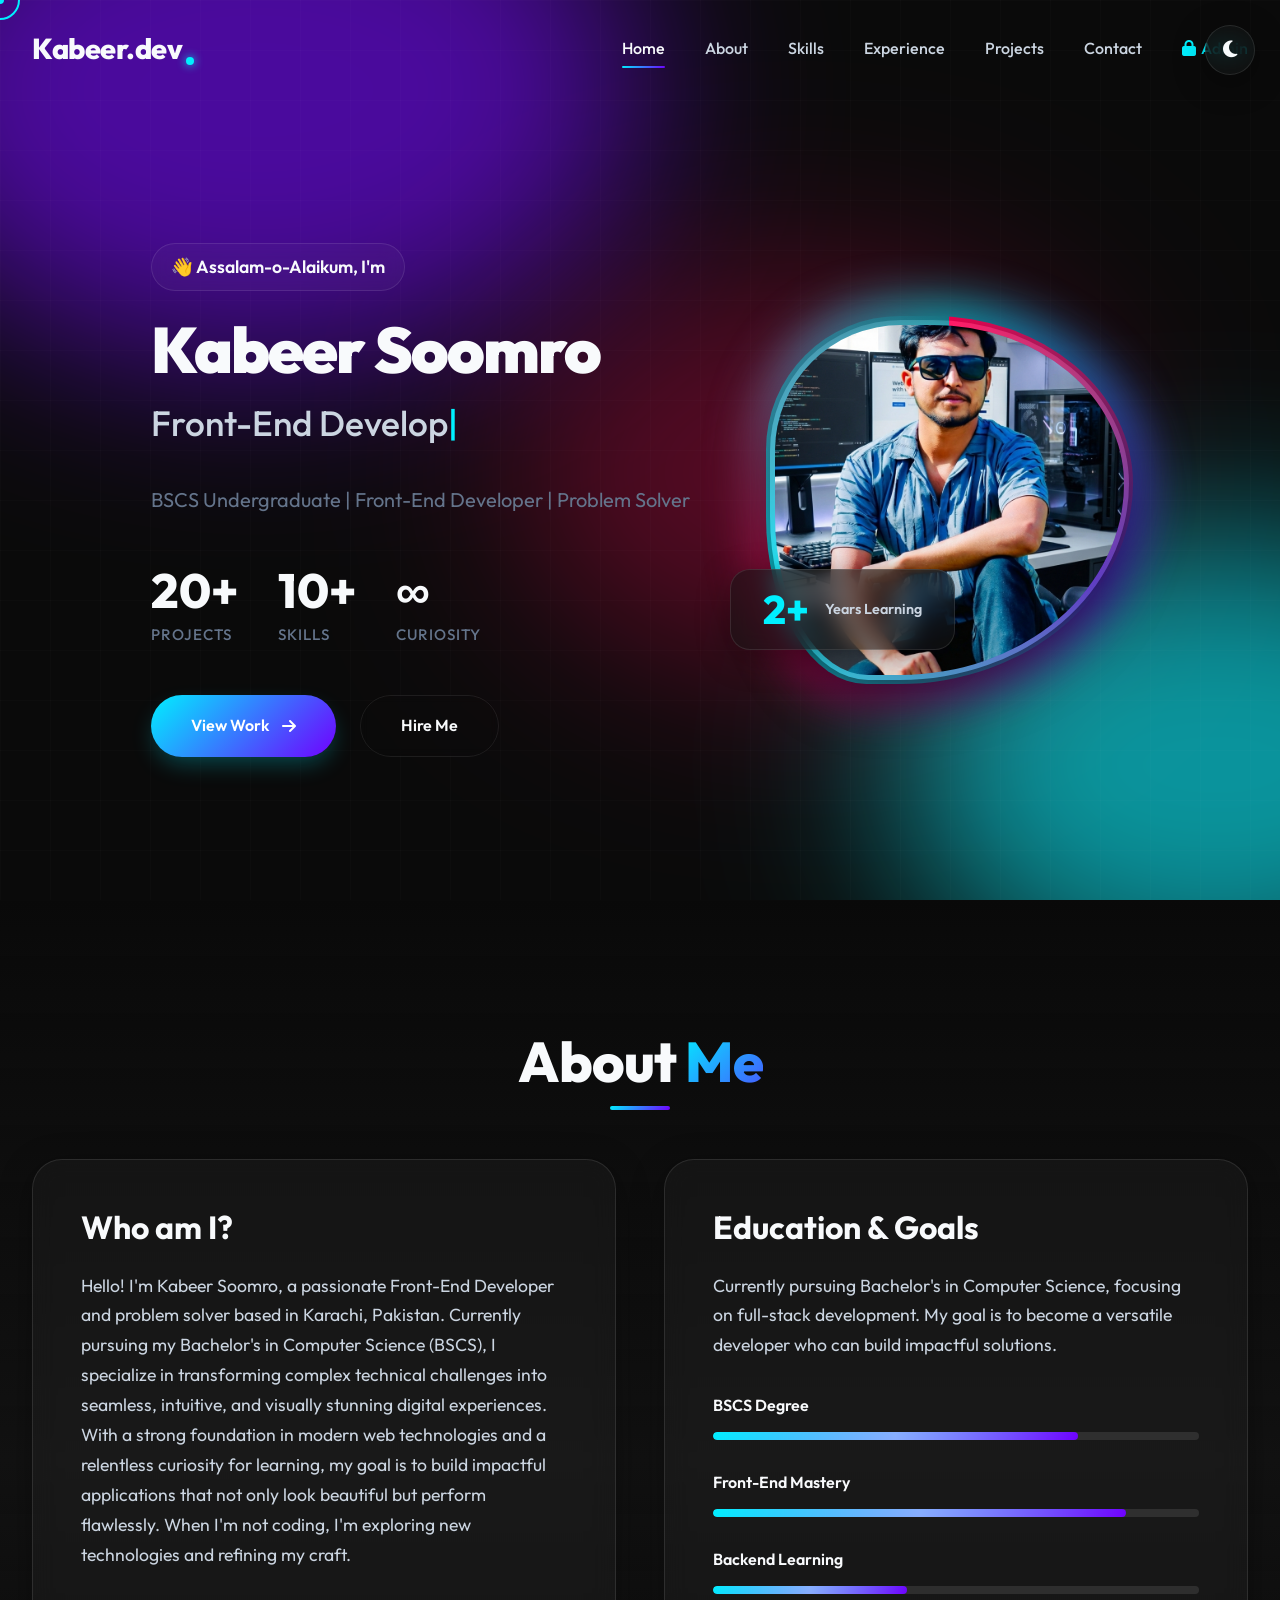
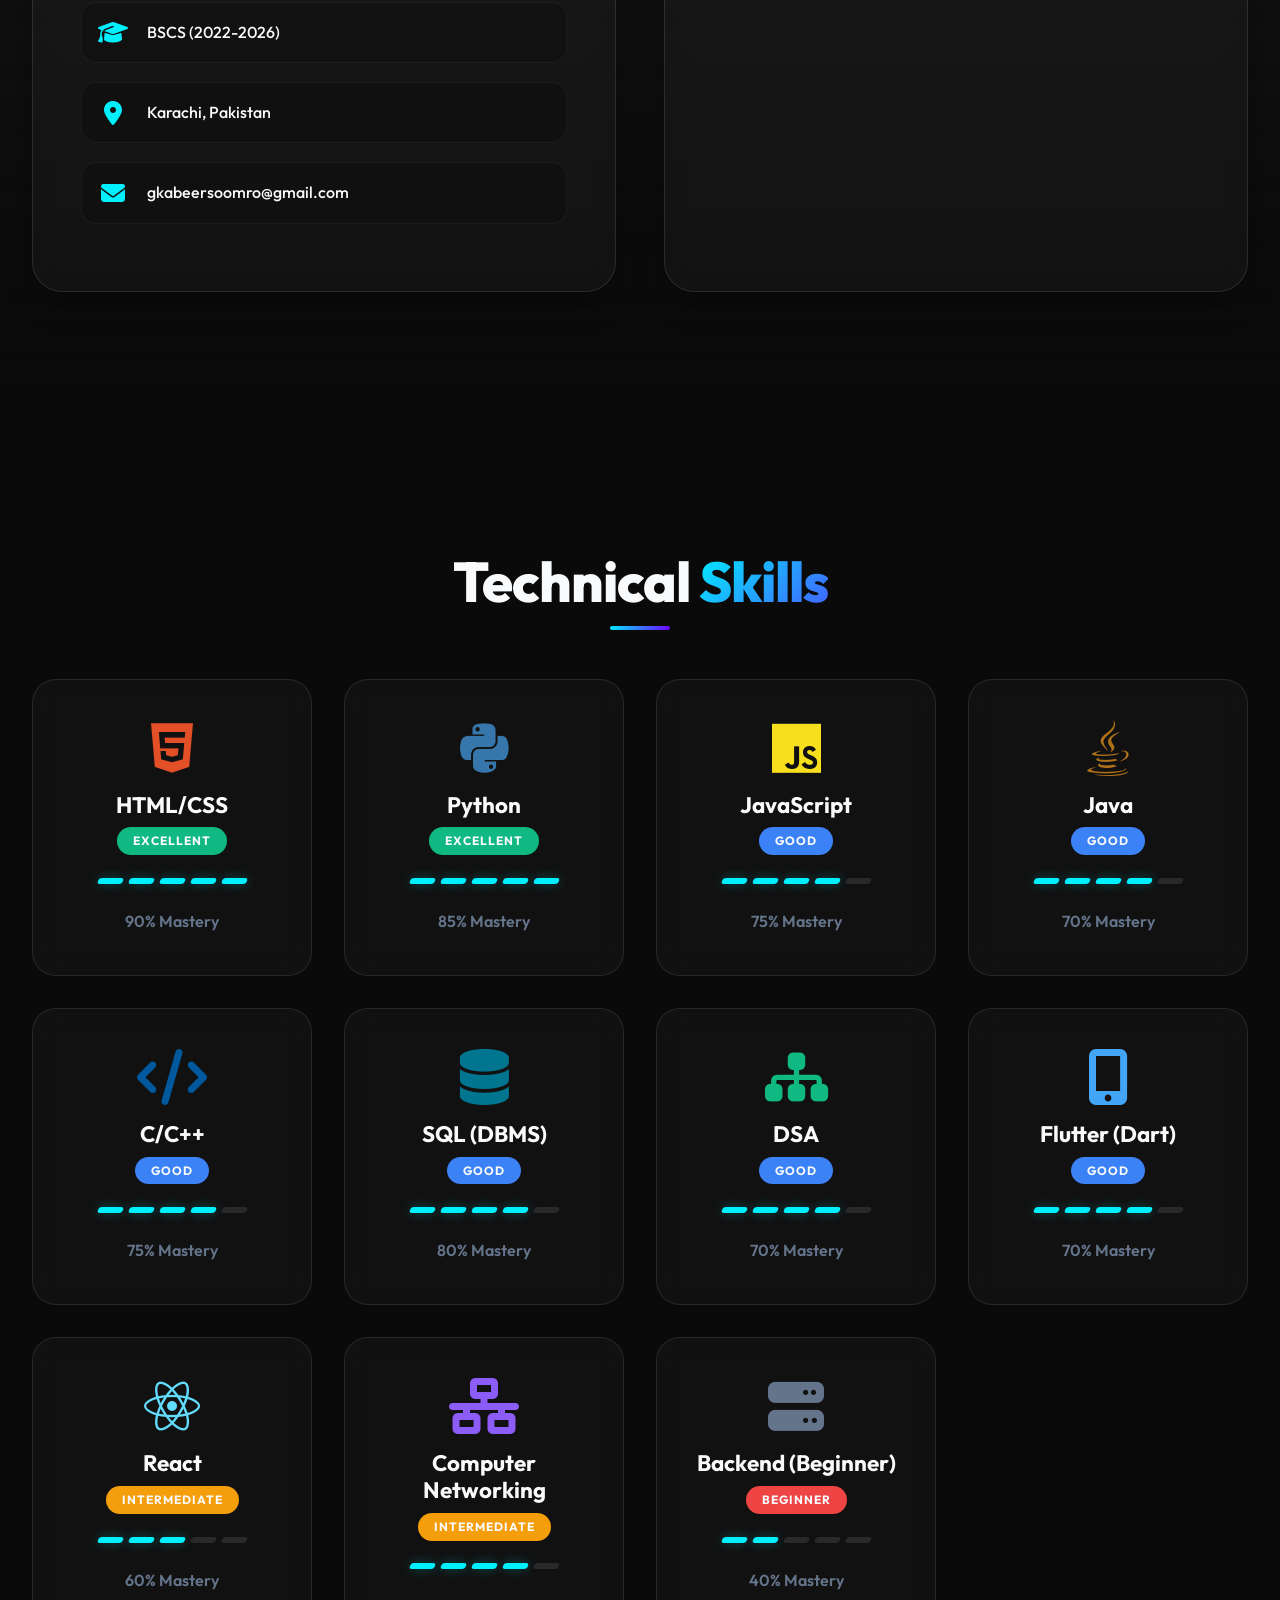
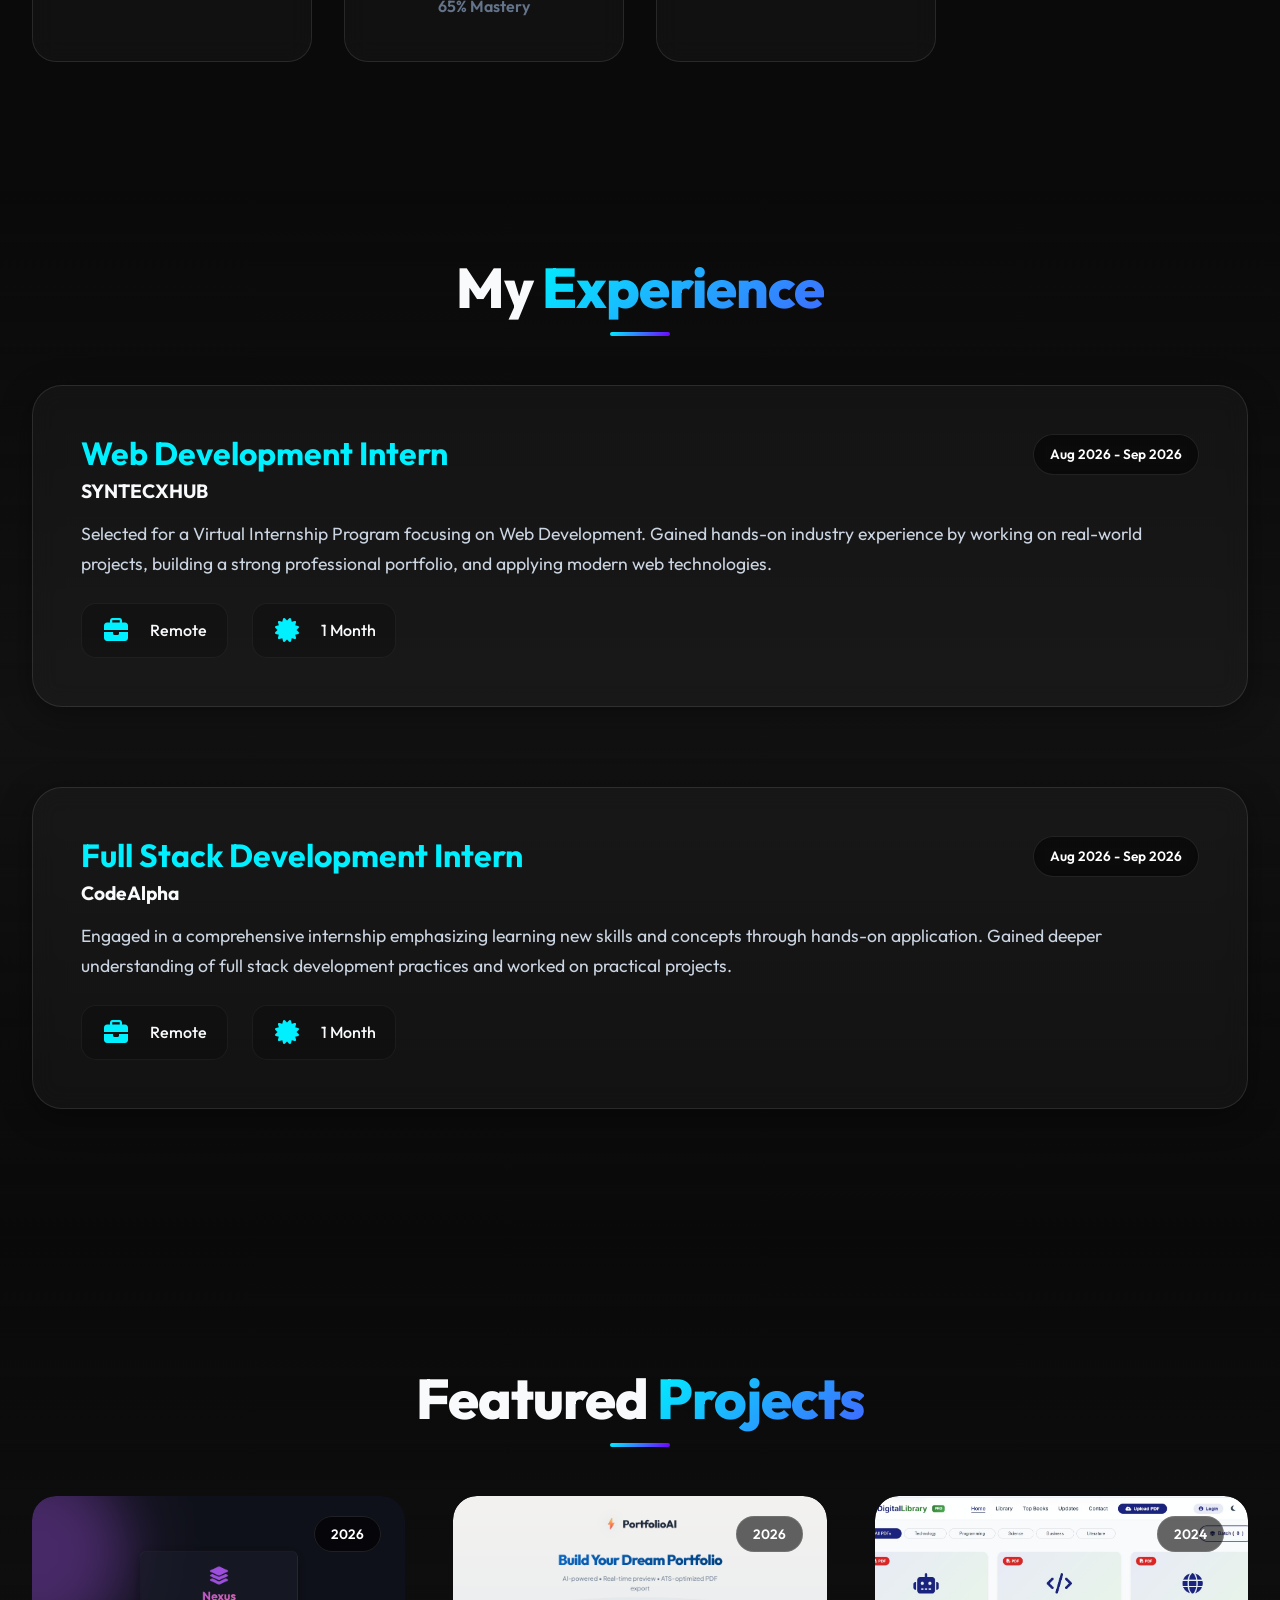
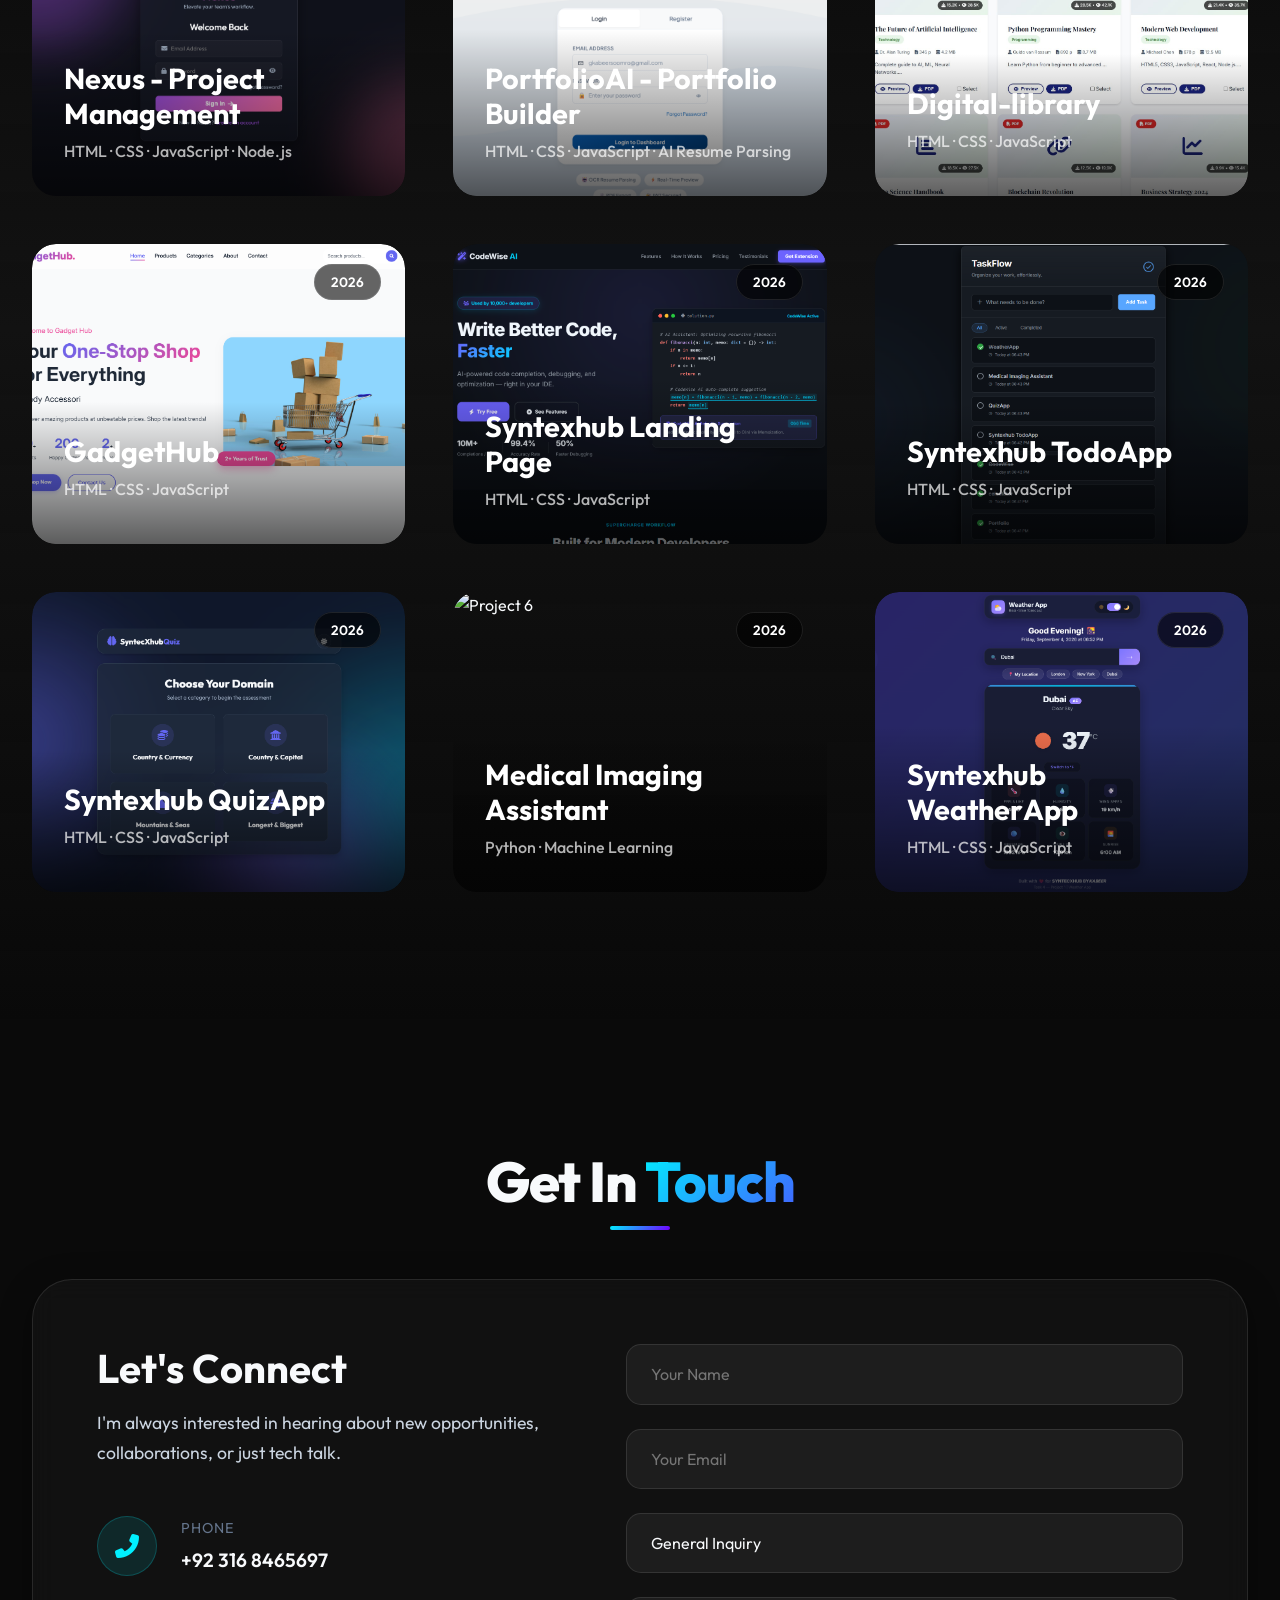
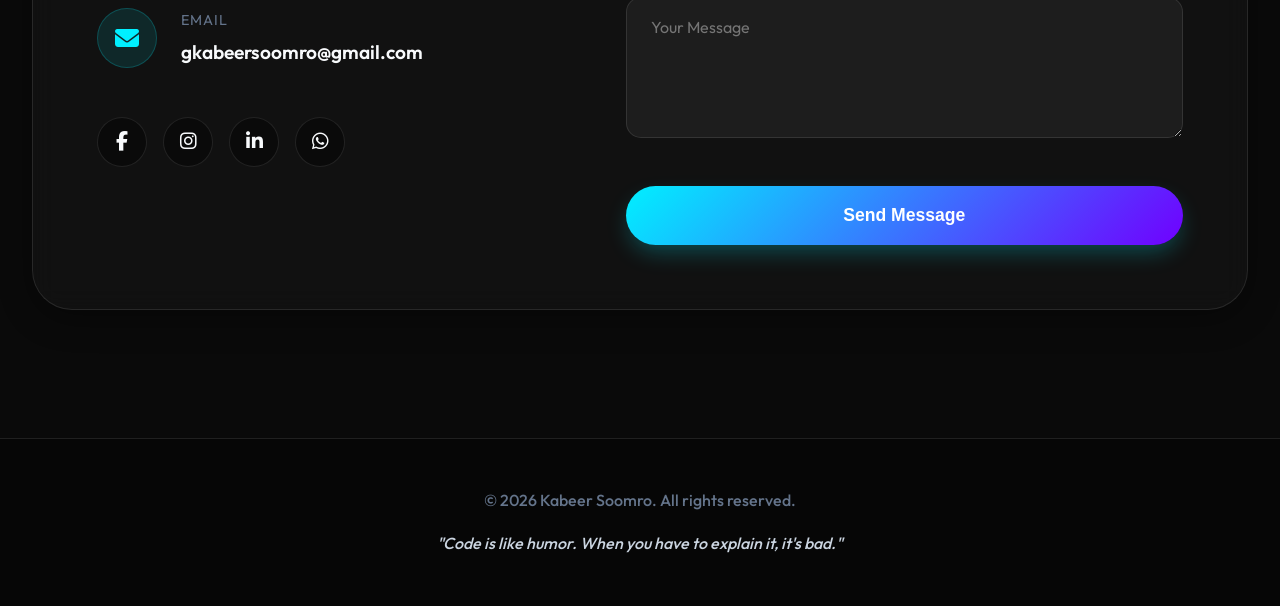
==== commit f260bc2b: "Add CodeAlpha Nexus & Dynamic Portfolio Builder projects and modernize README" ====
--- a/index.html
+++ b/index.html
@@ -299,11 +299,53 @@
                 <h2 class="section-title">Featured <span class="gradient-text">Projects</span></h2>
 
                 <div class="projects-grid">
-                    <!-- Project 1 -->
-                    <div class="project-card animate-scale" data-tilt data-tilt-max="5" data-tilt-speed="400"
-                        data-tilt-glare="true" data-tilt-max-glare="0.2">
-                        <div class="project-image">
-                            <img src="digitallibrary.jpeg" alt="Project 1">
+                    <!-- Project 1: Nexus -->
+                    <div class="project-card animate-scale" data-tilt data-tilt-max="5" data-tilt-speed="400"
+                        data-tilt-glare="true" data-tilt-max-glare="0.2">
+                        <div class="project-image">
+                            <img src="CodeAlpha_Nexus.png" alt="Nexus Project Management">
+                            <div class="project-overlay">
+                                <span class="project-year">2026</span>
+                            </div>
+                        </div>
+                        <div class="project-content">
+                            <h3>Nexus - Project Management</h3>
+                            <p>HTML · CSS · JavaScript · Node.js</p>
+                            <div class="project-links">
+                                <a href="https://github.com/KabirSoomro/CodeAlpha_Nexus" target="_blank"><i
+                                        class="fab fa-github"></i> Code</a>
+                                <a href="https://code-alpha-nexus-laqo.vercel.app/" target="_blank"><i
+                                        class="fas fa-external-link-alt"></i> Live</a>
+                            </div>
+                        </div>
+                    </div>
+
+                    <!-- Project 2: Dynamic Portfolio Builder -->
+                    <div class="project-card animate-scale" data-tilt data-tilt-max="5" data-tilt-speed="400"
+                        data-tilt-glare="true" data-tilt-max-glare="0.2">
+                        <div class="project-image">
+                            <img src="CodeAlpha_Dynamic_Portfolio_Builder.png" alt="PortfolioAI Dynamic Portfolio Builder">
+                            <div class="project-overlay">
+                                <span class="project-year">2026</span>
+                            </div>
+                        </div>
+                        <div class="project-content">
+                            <h3>PortfolioAI - Portfolio Builder</h3>
+                            <p>HTML · CSS · JavaScript · AI Resume Parsing</p>
+                            <div class="project-links">
+                                <a href="https://github.com/KabirSoomro/CodeAlpha_Dynamic-Portfolio-Builder" target="_blank"><i
+                                        class="fab fa-github"></i> Code</a>
+                                <a href="https://code-alpha-dynamic-portfolio-builde.vercel.app/" target="_blank"><i
+                                        class="fas fa-external-link-alt"></i> Live</a>
+                            </div>
+                        </div>
+                    </div>
+
+                    <!-- Project 3 -->
+                    <div class="project-card animate-scale" data-tilt data-tilt-max="5" data-tilt-speed="400"
+                        data-tilt-glare="true" data-tilt-max-glare="0.2">
+                        <div class="project-image">
+                            <img src="digitallibrary.jpeg" alt="Project 3">
                             <div class="project-overlay">
                                 <span class="project-year">2024</span>
                             </div>
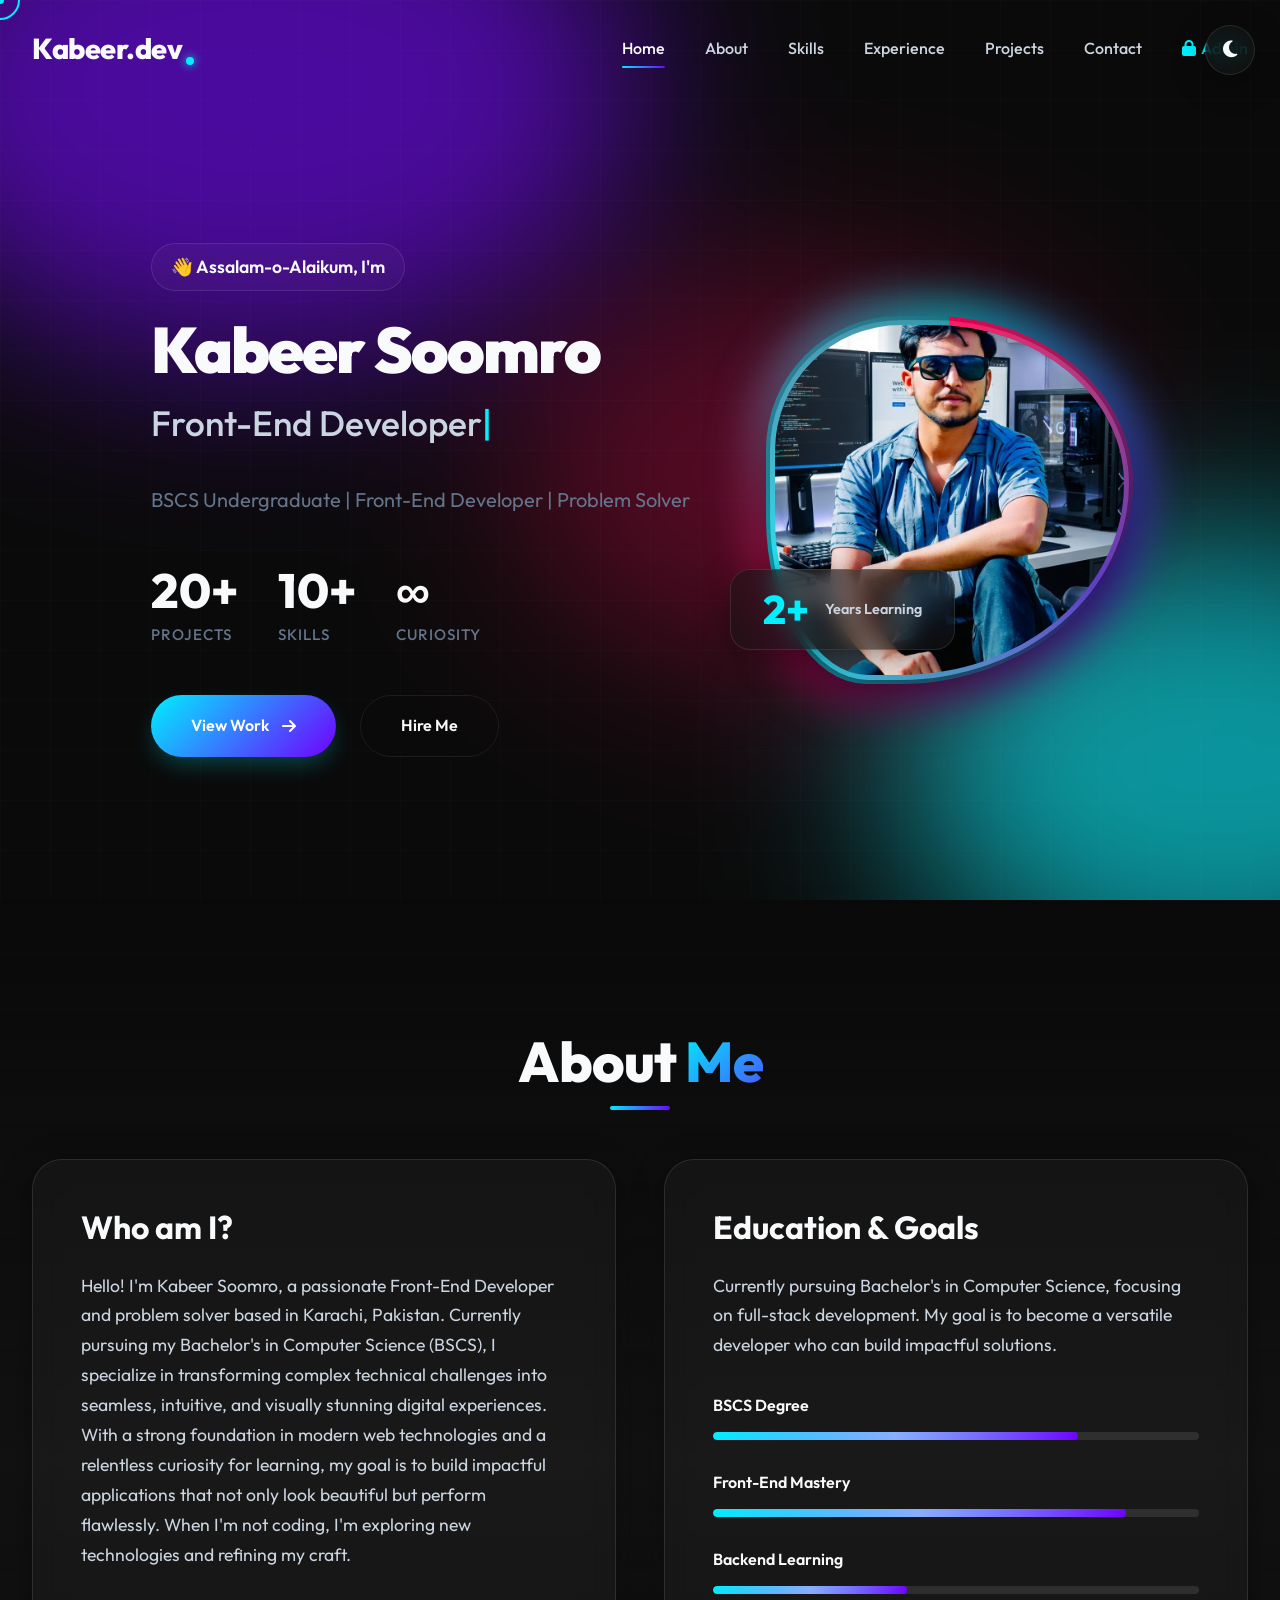
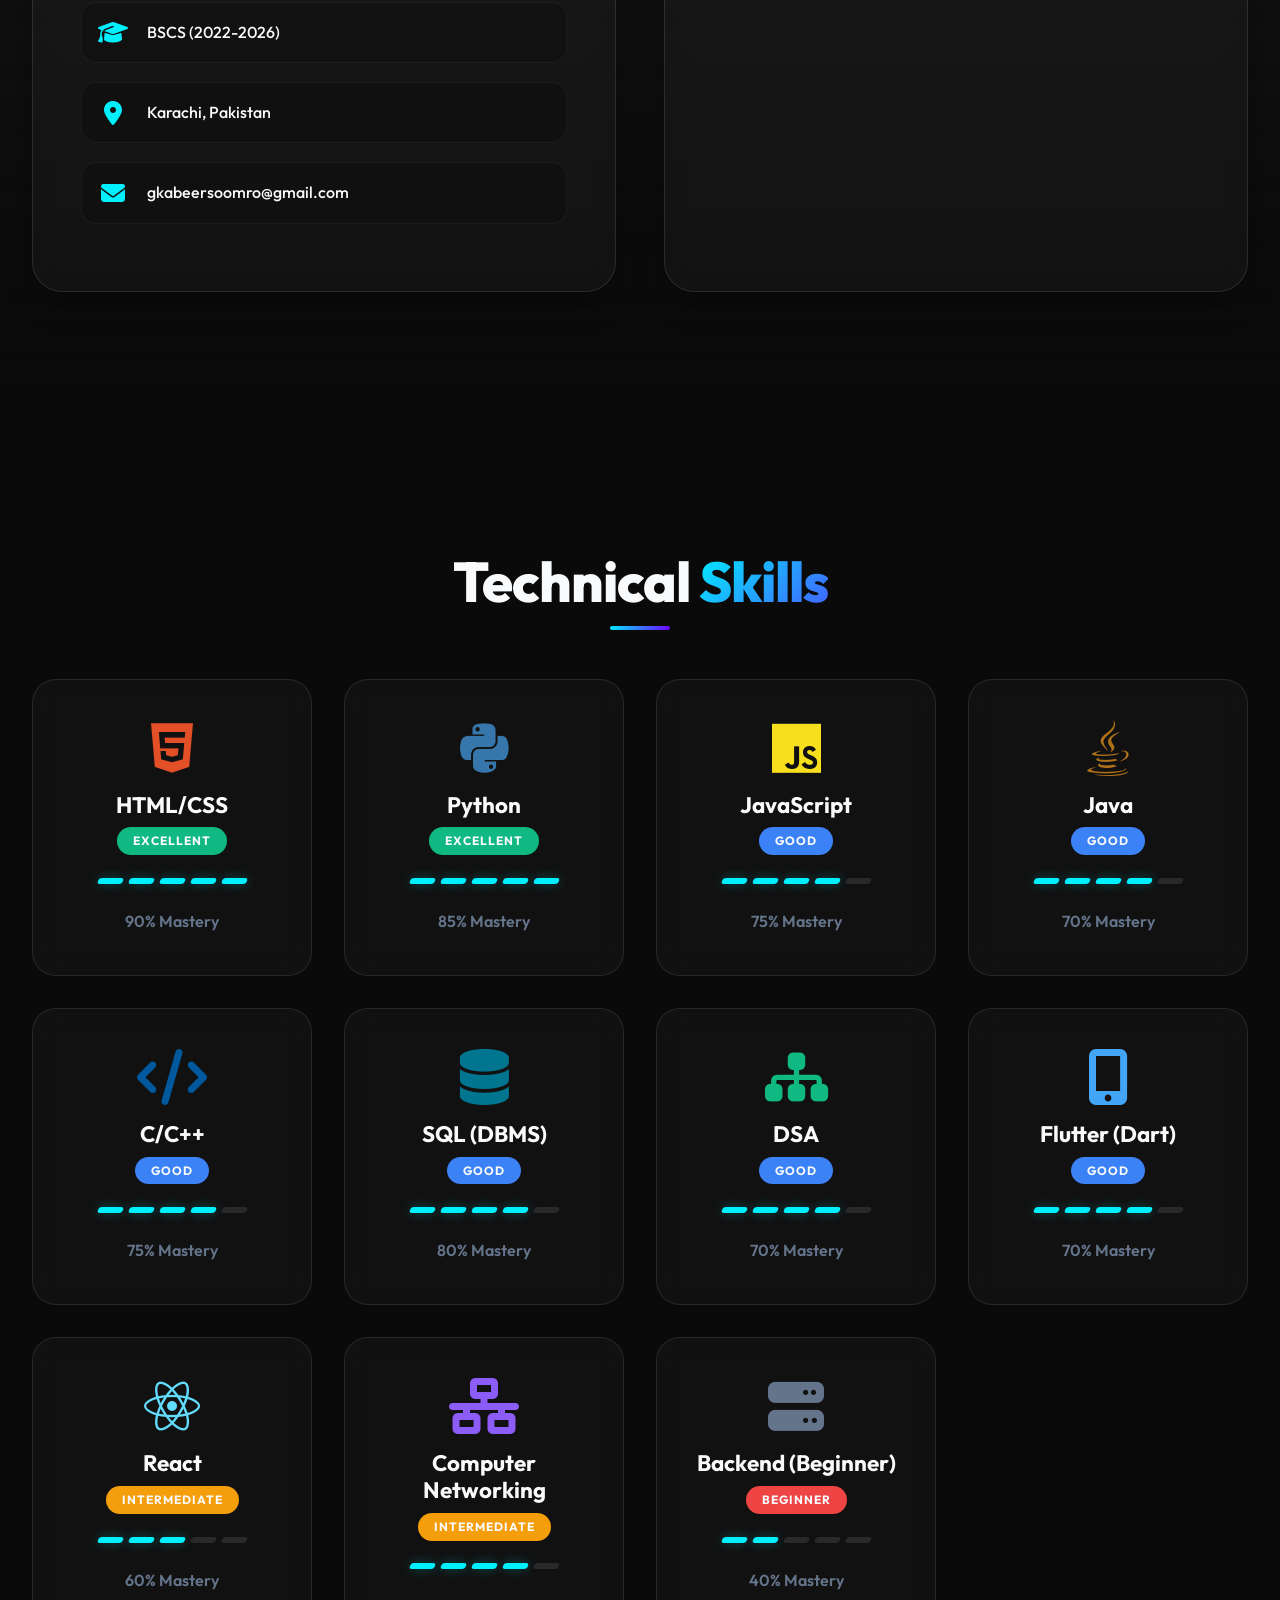
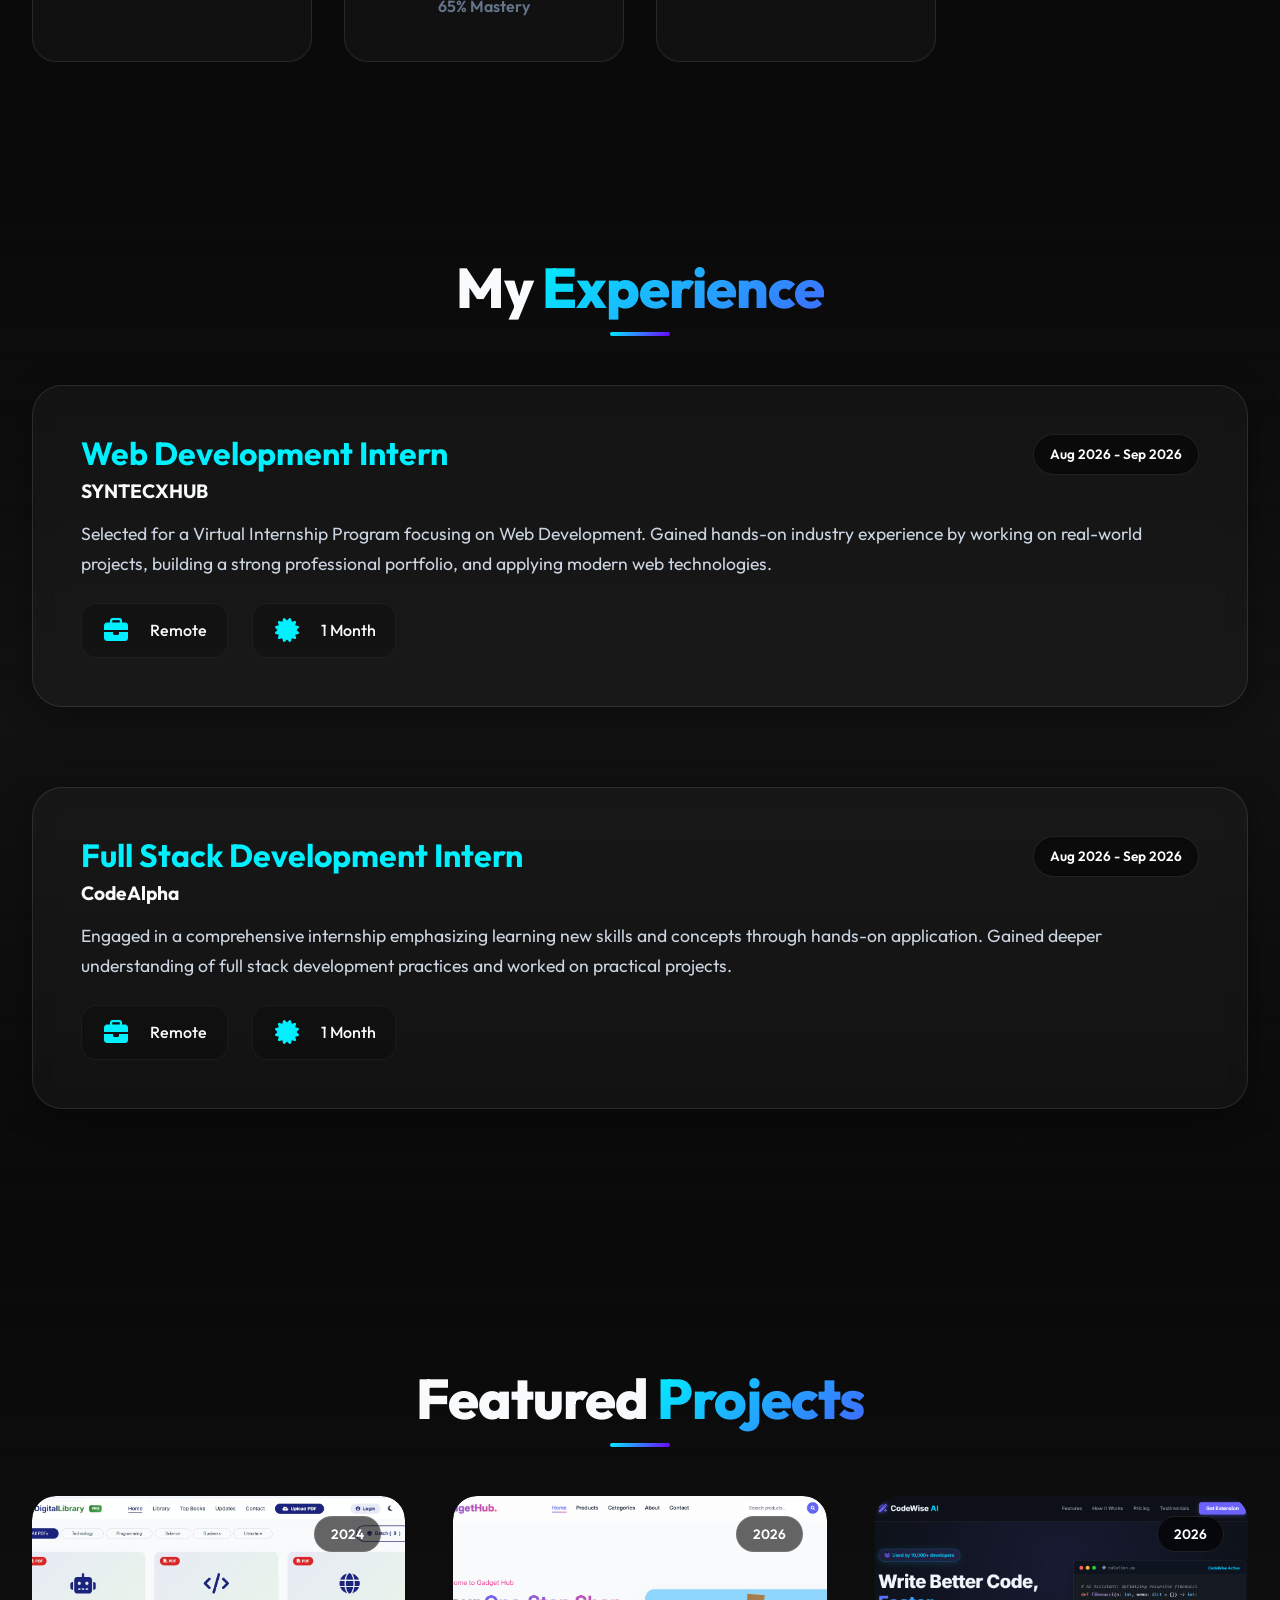
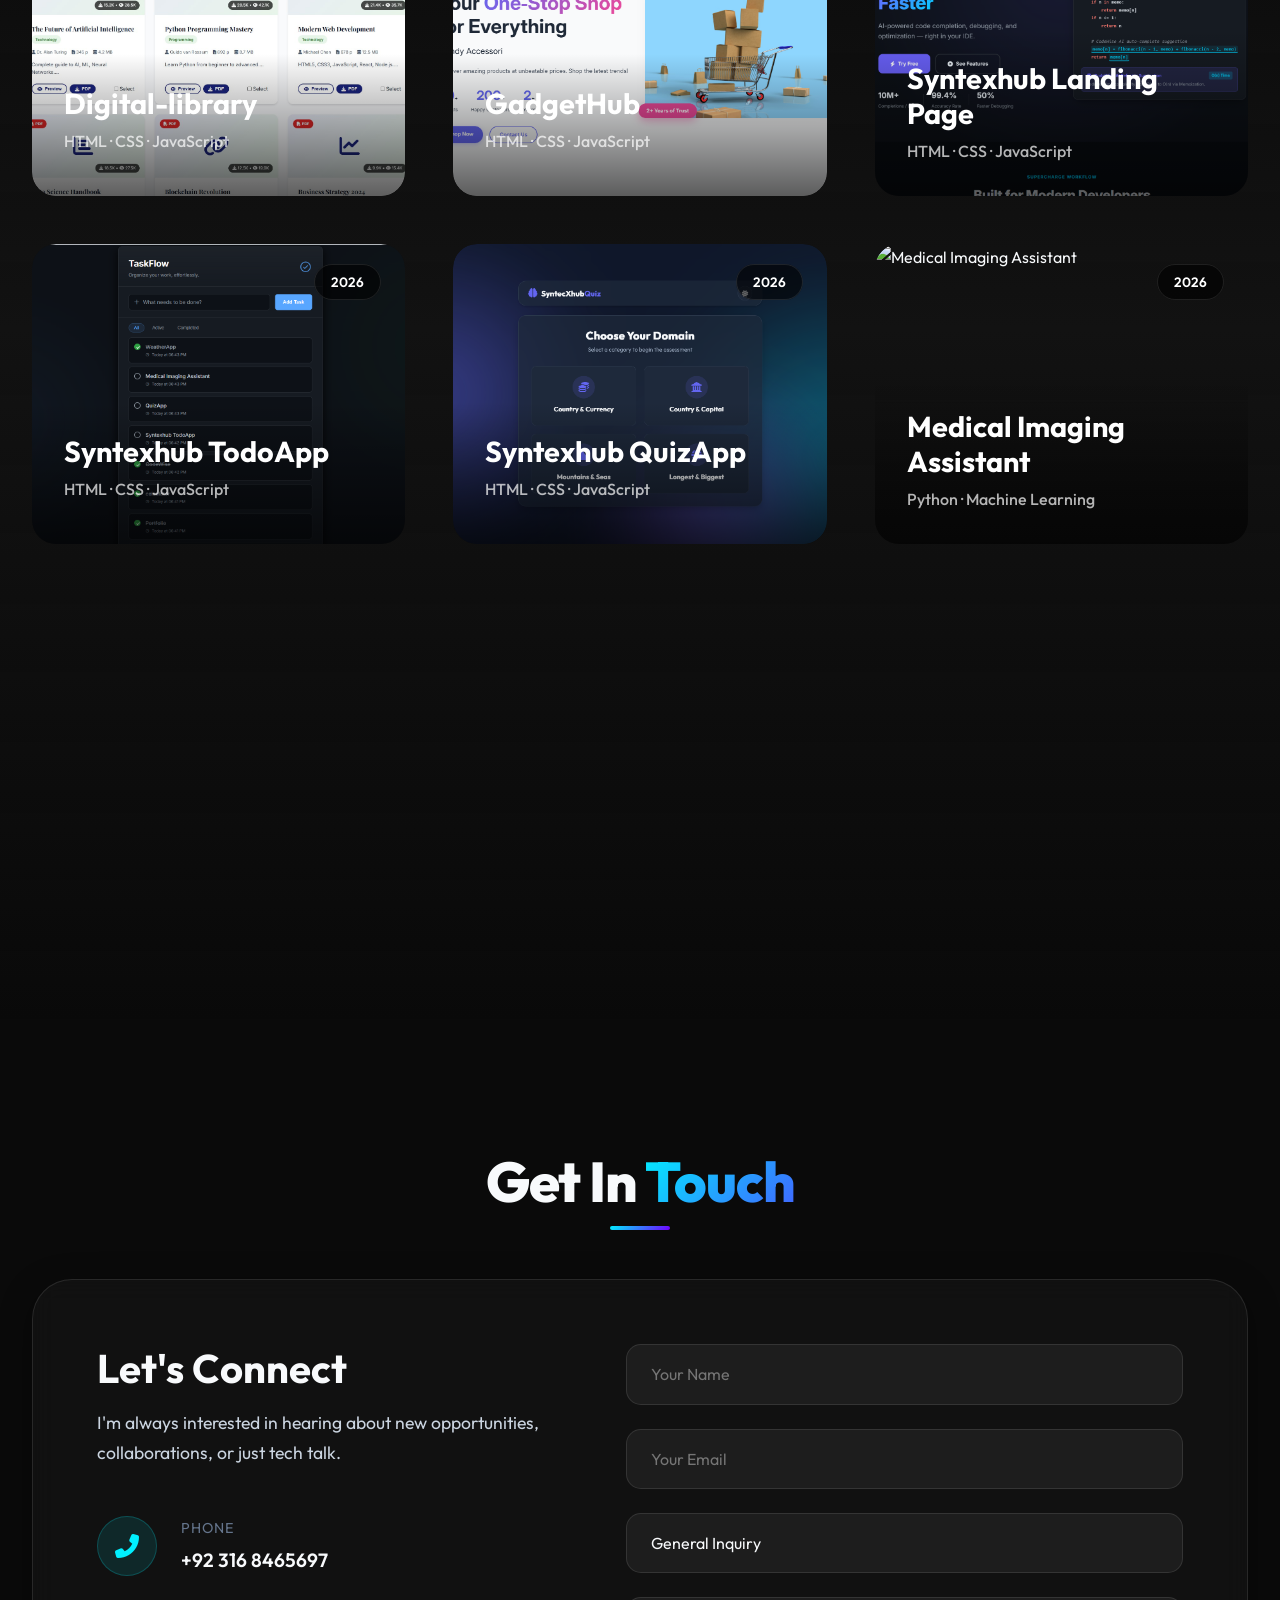
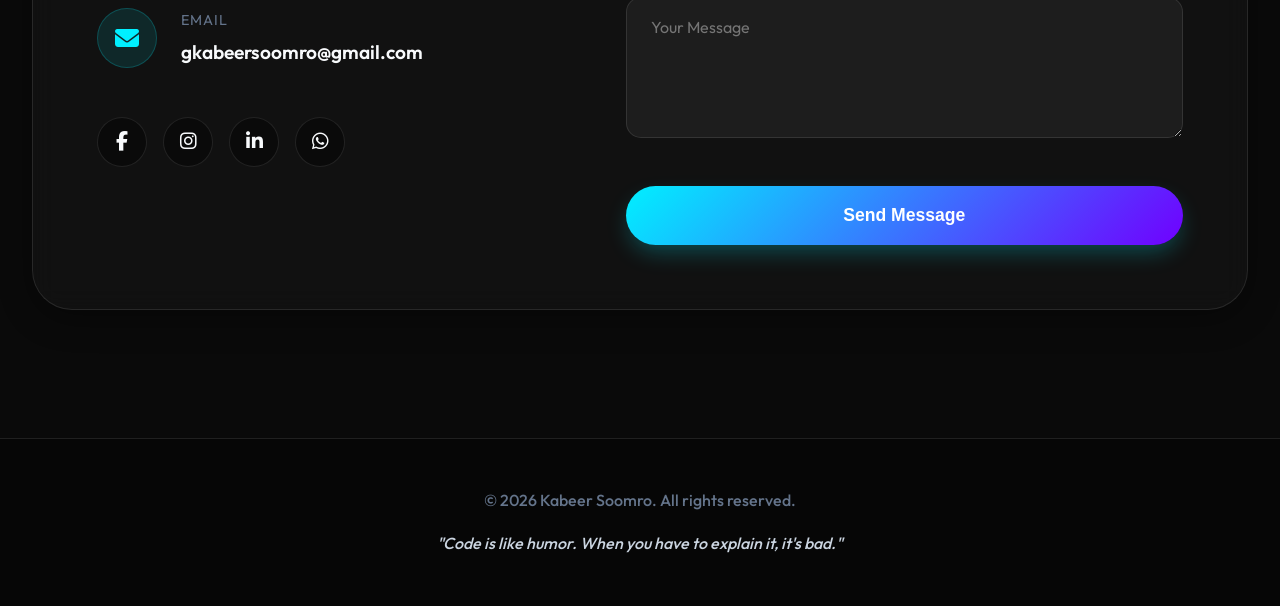
==== commit c425d9f9: "Reorder projects: place Digital-library first and Nexus/PortfolioAI last" ====
--- a/index.html
+++ b/index.html
@@ -299,7 +299,151 @@
                 <h2 class="section-title">Featured <span class="gradient-text">Projects</span></h2>
 
                 <div class="projects-grid">
-                    <!-- Project 1: Nexus -->
+                    <!-- Project 1 -->
+                    <div class="project-card animate-scale" data-tilt data-tilt-max="5" data-tilt-speed="400"
+                        data-tilt-glare="true" data-tilt-max-glare="0.2">
+                        <div class="project-image">
+                            <img src="digitallibrary.jpeg" alt="Digital Library">
+                            <div class="project-overlay">
+                                <span class="project-year">2024</span>
+                            </div>
+                        </div>
+                        <div class="project-content">
+                            <h3>Digital-library</h3>
+                            <p>HTML · CSS · JavaScript</p>
+                            <div class="project-links">
+                                <!-- <a href="https://kabirsoomro.github.io/digitallibrary/" target="_blank"><i class="fab fa-github"></i> Code</a> -->
+                                <a href="https://kabirsoomro.github.io/digitallibrary/" target="_blank"><i
+                                        class="fas fa-external-link-alt"></i> Live</a>
+                            </div>
+                        </div>
+                    </div>
+
+                    <!-- Project 2 -->
+                    <div class="project-card animate-scale" data-tilt data-tilt-max="5" data-tilt-speed="400"
+                        data-tilt-glare="true" data-tilt-max-glare="0.2">
+                        <div class="project-image">
+                            <img src="GadgetHub.jpeg" alt="GadgetHub">
+                            <div class="project-overlay">
+                                <span class="project-year">2026</span>
+                            </div>
+                        </div>
+                        <div class="project-content">
+                            <h3>GadgetHub</h3>
+                            <p>HTML · CSS · JavaScript</p>
+                            <div class="project-links">
+                                <!-- <a href="https://kabirsoomro.github.io/GadgetHub/" target="_blank"><i class="fab fa-github"></i> Code</a> -->
+                                <a href="https://kabirsoomro.github.io/GadgetHub/" target="_blank"><i
+                                        class="fas fa-external-link-alt"></i> Live</a>
+                            </div>
+                        </div>
+                    </div>
+
+                    <!-- Project 3 -->
+                    <div class="project-card animate-scale" data-tilt data-tilt-max="5" data-tilt-speed="400"
+                        data-tilt-glare="true" data-tilt-max-glare="0.2">
+                        <div class="project-image">
+                            <img src="Syntexhub_Landing_Page.jpeg" alt="Syntexhub Landing Page">
+                            <div class="project-overlay">
+                                <span class="project-year">2026</span>
+                            </div>
+                        </div>
+                        <div class="project-content">
+                            <h3>Syntexhub Landing Page</h3>
+                            <p>HTML · CSS · JavaScript</p>
+                            <div class="project-links">
+                                <a href="https://github.com/KabirSoomro/SyntexhubLandingPage" target="_blank"><i
+                                        class="fab fa-github"></i> Code</a>
+                                <a href="https://kabirsoomro.github.io/SyntexhubLandingPage/" target="_blank"><i
+                                        class="fas fa-external-link-alt"></i> Live</a>
+                            </div>
+                        </div>
+                    </div>
+
+                    <!-- Project 4 -->
+                    <div class="project-card animate-scale" data-tilt data-tilt-max="5" data-tilt-speed="400"
+                        data-tilt-glare="true" data-tilt-max-glare="0.2">
+                        <div class="project-image">
+                            <img src="TodoApp.jpeg" alt="Syntexhub TodoApp">
+                            <div class="project-overlay">
+                                <span class="project-year">2026</span>
+                            </div>
+                        </div>
+                        <div class="project-content">
+                            <h3>Syntexhub TodoApp</h3>
+                            <p>HTML · CSS · JavaScript</p>
+                            <div class="project-links">
+                                <a href="https://github.com/KabirSoomro/Syntexhub_TodoApp" target="_blank"><i
+                                        class="fab fa-github"></i> Code</a>
+                                <a href="https://kabirsoomro.github.io/Syntexhub_TodoApp/" target="_blank"><i
+                                        class="fas fa-external-link-alt"></i> Live</a>
+                            </div>
+                        </div>
+                    </div>
+
+                    <!-- Project 5 -->
+                    <div class="project-card animate-scale" data-tilt data-tilt-max="5" data-tilt-speed="400"
+                        data-tilt-glare="true" data-tilt-max-glare="0.2">
+                        <div class="project-image">
+                            <img src="QuizApp.jpeg" alt="Syntexhub QuizApp">
+                            <div class="project-overlay">
+                                <span class="project-year">2026</span>
+                            </div>
+                        </div>
+                        <div class="project-content">
+                            <h3>Syntexhub QuizApp</h3>
+                            <p>HTML · CSS · JavaScript</p>
+                            <div class="project-links">
+                                <a href="https://github.com/KabirSoomro/Syntexhub_QuizApp" target="_blank"><i
+                                        class="fab fa-github"></i> Code</a>
+                                <a href="https://kabirsoomro.github.io/Syntexhub_QuizApp/" target="_blank"><i
+                                        class="fas fa-external-link-alt"></i> Live</a>
+                            </div>
+                        </div>
+                    </div>
+
+                    <!-- Project 6 -->
+                    <div class="project-card animate-scale" data-tilt data-tilt-max="5" data-tilt-speed="400"
+                        data-tilt-glare="true" data-tilt-max-glare="0.2">
+                        <div class="project-image">
+                            <img src="https://via.placeholder.com/400x250/ef4444/ffffff?text=Medical+Imaging"
+                                alt="Medical Imaging Assistant">
+                            <div class="project-overlay">
+                                <span class="project-year">2026</span>
+                            </div>
+                        </div>
+                        <div class="project-content">
+                            <h3>Medical Imaging Assistant</h3>
+                            <p>Python · Machine Learning</p>
+                            <div class="project-links">
+                                <a href="https://github.com/KabirSoomro/Medical_Imaging_Assistant" target="_blank"><i
+                                        class="fab fa-github"></i> Code</a>
+                            </div>
+                        </div>
+                    </div>
+
+                    <!-- Project 7 -->
+                    <div class="project-card animate-scale" data-tilt data-tilt-max="5" data-tilt-speed="400"
+                        data-tilt-glare="true" data-tilt-max-glare="0.2">
+                        <div class="project-image">
+                            <img src="Weather_App.jpeg" alt="Syntexhub WeatherApp">
+                            <div class="project-overlay">
+                                <span class="project-year">2026</span>
+                            </div>
+                        </div>
+                        <div class="project-content">
+                            <h3>Syntexhub WeatherApp</h3>
+                            <p>HTML · CSS · JavaScript</p>
+                            <div class="project-links">
+                                <a href="https://github.com/KabirSoomro/Syntexhub_WeatherApp" target="_blank"><i
+                                        class="fab fa-github"></i> Code</a>
+                                <a href="https://kabirsoomro.github.io/Syntexhub_WeatherApp/" target="_blank"><i
+                                        class="fas fa-external-link-alt"></i> Live</a>
+                            </div>
+                        </div>
+                    </div>
+
+                    <!-- Project 8: Nexus -->
                     <div class="project-card animate-scale" data-tilt data-tilt-max="5" data-tilt-speed="400"
                         data-tilt-glare="true" data-tilt-max-glare="0.2">
                         <div class="project-image">
@@ -320,7 +464,7 @@
                         </div>
                     </div>
 
-                    <!-- Project 2: Dynamic Portfolio Builder -->
+                    <!-- Project 9: Dynamic Portfolio Builder -->
                     <div class="project-card animate-scale" data-tilt data-tilt-max="5" data-tilt-speed="400"
                         data-tilt-glare="true" data-tilt-max-glare="0.2">
                         <div class="project-image">
@@ -336,153 +480,6 @@
                                 <a href="https://github.com/KabirSoomro/CodeAlpha_Dynamic-Portfolio-Builder" target="_blank"><i
                                         class="fab fa-github"></i> Code</a>
                                 <a href="https://code-alpha-dynamic-portfolio-builde.vercel.app/" target="_blank"><i
-                                        class="fas fa-external-link-alt"></i> Live</a>
-                            </div>
-                        </div>
-                    </div>
-
-                    <!-- Project 3 -->
-                    <div class="project-card animate-scale" data-tilt data-tilt-max="5" data-tilt-speed="400"
-                        data-tilt-glare="true" data-tilt-max-glare="0.2">
-                        <div class="project-image">
-                            <img src="digitallibrary.jpeg" alt="Project 3">
-                            <div class="project-overlay">
-                                <span class="project-year">2024</span>
-                            </div>
-                        </div>
-                        <div class="project-content">
-                            <h3>Digital-library</h3>
-                            <p>HTML · CSS · JavaScript</p>
-                            <div class="project-links">
-                                <!-- <a href="https://kabirsoomro.github.io/digitallibrary/" target="_blank"><i class="fab fa-github"></i> Code</a> -->
-                                <a href="https://kabirsoomro.github.io/digitallibrary/" target="_blank"><i
-                                        class="fas fa-external-link-alt"></i> Live</a>
-                            </div>
-                        </div>
-                    </div>
-
-
-
-
-                    <!-- Project 2 -->
-                    <div class="project-card animate-scale" data-tilt data-tilt-max="5" data-tilt-speed="400"
-                        data-tilt-glare="true" data-tilt-max-glare="0.2">
-                        <div class="project-image">
-                            <img src="GadgetHub.jpeg" alt="Project 2">
-                            <div class="project-overlay">
-                                <span class="project-year">2026</span>
-                            </div>
-                        </div>
-                        <div class="project-content">
-                            <h3>GadgetHub</h3>
-                            <p>HTML · CSS · JavaScript</p>
-                            <div class="project-links">
-                                <!-- <a href="https://kabirsoomro.github.io/GadgetHub/" target="_blank"><i class="fab fa-github"></i> Code</a> -->
-                                <a href="https://kabirsoomro.github.io/GadgetHub/" target="_blank"><i
-                                        class="fas fa-external-link-alt"></i> Live</a>
-                            </div>
-                        </div>
-                    </div>
-
-                    <!-- Project 3 -->
-                    <div class="project-card animate-scale" data-tilt data-tilt-max="5" data-tilt-speed="400"
-                        data-tilt-glare="true" data-tilt-max-glare="0.2">
-                        <div class="project-image">
-                            <img src="Syntexhub_Landing_Page.jpeg" alt="Project 3">
-                            <div class="project-overlay">
-                                <span class="project-year">2026</span>
-                            </div>
-                        </div>
-                        <div class="project-content">
-                            <h3>Syntexhub Landing Page</h3>
-                            <p>HTML · CSS · JavaScript</p>
-                            <div class="project-links">
-                                <a href="https://github.com/KabirSoomro/SyntexhubLandingPage" target="_blank"><i
-                                        class="fab fa-github"></i> Code</a>
-                                <a href="https://kabirsoomro.github.io/SyntexhubLandingPage/" target="_blank"><i
-                                        class="fas fa-external-link-alt"></i> Live</a>
-                            </div>
-                        </div>
-                    </div>
-
-                    <!-- Project 4 -->
-                    <div class="project-card animate-scale" data-tilt data-tilt-max="5" data-tilt-speed="400"
-                        data-tilt-glare="true" data-tilt-max-glare="0.2">
-                        <div class="project-image">
-                            <img src="TodoApp.jpeg" alt="Project 4">
-                            <div class="project-overlay">
-                                <span class="project-year">2026</span>
-                            </div>
-                        </div>
-                        <div class="project-content">
-                            <h3>Syntexhub TodoApp</h3>
-                            <p>HTML · CSS · JavaScript</p>
-                            <div class="project-links">
-                                <a href="https://github.com/KabirSoomro/Syntexhub_TodoApp" target="_blank"><i
-                                        class="fab fa-github"></i> Code</a>
-                                <a href="https://kabirsoomro.github.io/Syntexhub_TodoApp/" target="_blank"><i
-                                        class="fas fa-external-link-alt"></i> Live</a>
-                            </div>
-                        </div>
-                    </div>
-
-                    <!-- Project 5 -->
-                    <div class="project-card animate-scale" data-tilt data-tilt-max="5" data-tilt-speed="400"
-                        data-tilt-glare="true" data-tilt-max-glare="0.2">
-                        <div class="project-image">
-                            <img src="QuizApp.jpeg" alt="Project 5">
-                            <div class="project-overlay">
-                                <span class="project-year">2026</span>
-                            </div>
-                        </div>
-                        <div class="project-content">
-                            <h3>Syntexhub QuizApp</h3>
-                            <p>HTML · CSS · JavaScript</p>
-                            <div class="project-links">
-                                <a href="https://github.com/KabirSoomro/Syntexhub_QuizApp" target="_blank"><i
-                                        class="fab fa-github"></i> Code</a>
-                                <a href="https://kabirsoomro.github.io/Syntexhub_QuizApp/" target="_blank"><i
-                                        class="fas fa-external-link-alt"></i> Live</a>
-                            </div>
-                        </div>
-                    </div>
-
-                    <!-- Project 6 -->
-                    <div class="project-card animate-scale" data-tilt data-tilt-max="5" data-tilt-speed="400"
-                        data-tilt-glare="true" data-tilt-max-glare="0.2">
-                        <div class="project-image">
-                            <img src="https://via.placeholder.com/400x250/ef4444/ffffff?text=Medical+Imaging"
-                                alt="Project 6">
-                            <div class="project-overlay">
-                                <span class="project-year">2026</span>
-                            </div>
-                        </div>
-                        <div class="project-content">
-                            <h3>Medical Imaging Assistant</h3>
-                            <p>Python · Machine Learning</p>
-                            <div class="project-links">
-                                <a href="https://github.com/KabirSoomro/Medical_Imaging_Assistant" target="_blank"><i
-                                        class="fab fa-github"></i> Code</a>
-                            </div>
-                        </div>
-                    </div>
-
-                    <!-- Project 7 -->
-                    <div class="project-card animate-scale" data-tilt data-tilt-max="5" data-tilt-speed="400"
-                        data-tilt-glare="true" data-tilt-max-glare="0.2">
-                        <div class="project-image">
-                            <img src="Weather_App.jpeg" alt="Project 7">
-                            <div class="project-overlay">
-                                <span class="project-year">2026</span>
-                            </div>
-                        </div>
-                        <div class="project-content">
-                            <h3>Syntexhub WeatherApp</h3>
-                            <p>HTML · CSS · JavaScript</p>
-                            <div class="project-links">
-                                <a href="https://github.com/KabirSoomro/Syntexhub_WeatherApp" target="_blank"><i
-                                        class="fab fa-github"></i> Code</a>
-                                <a href="https://kabirsoomro.github.io/Syntexhub_WeatherApp/" target="_blank"><i
                                         class="fas fa-external-link-alt"></i> Live</a>
                             </div>
                         </div>
